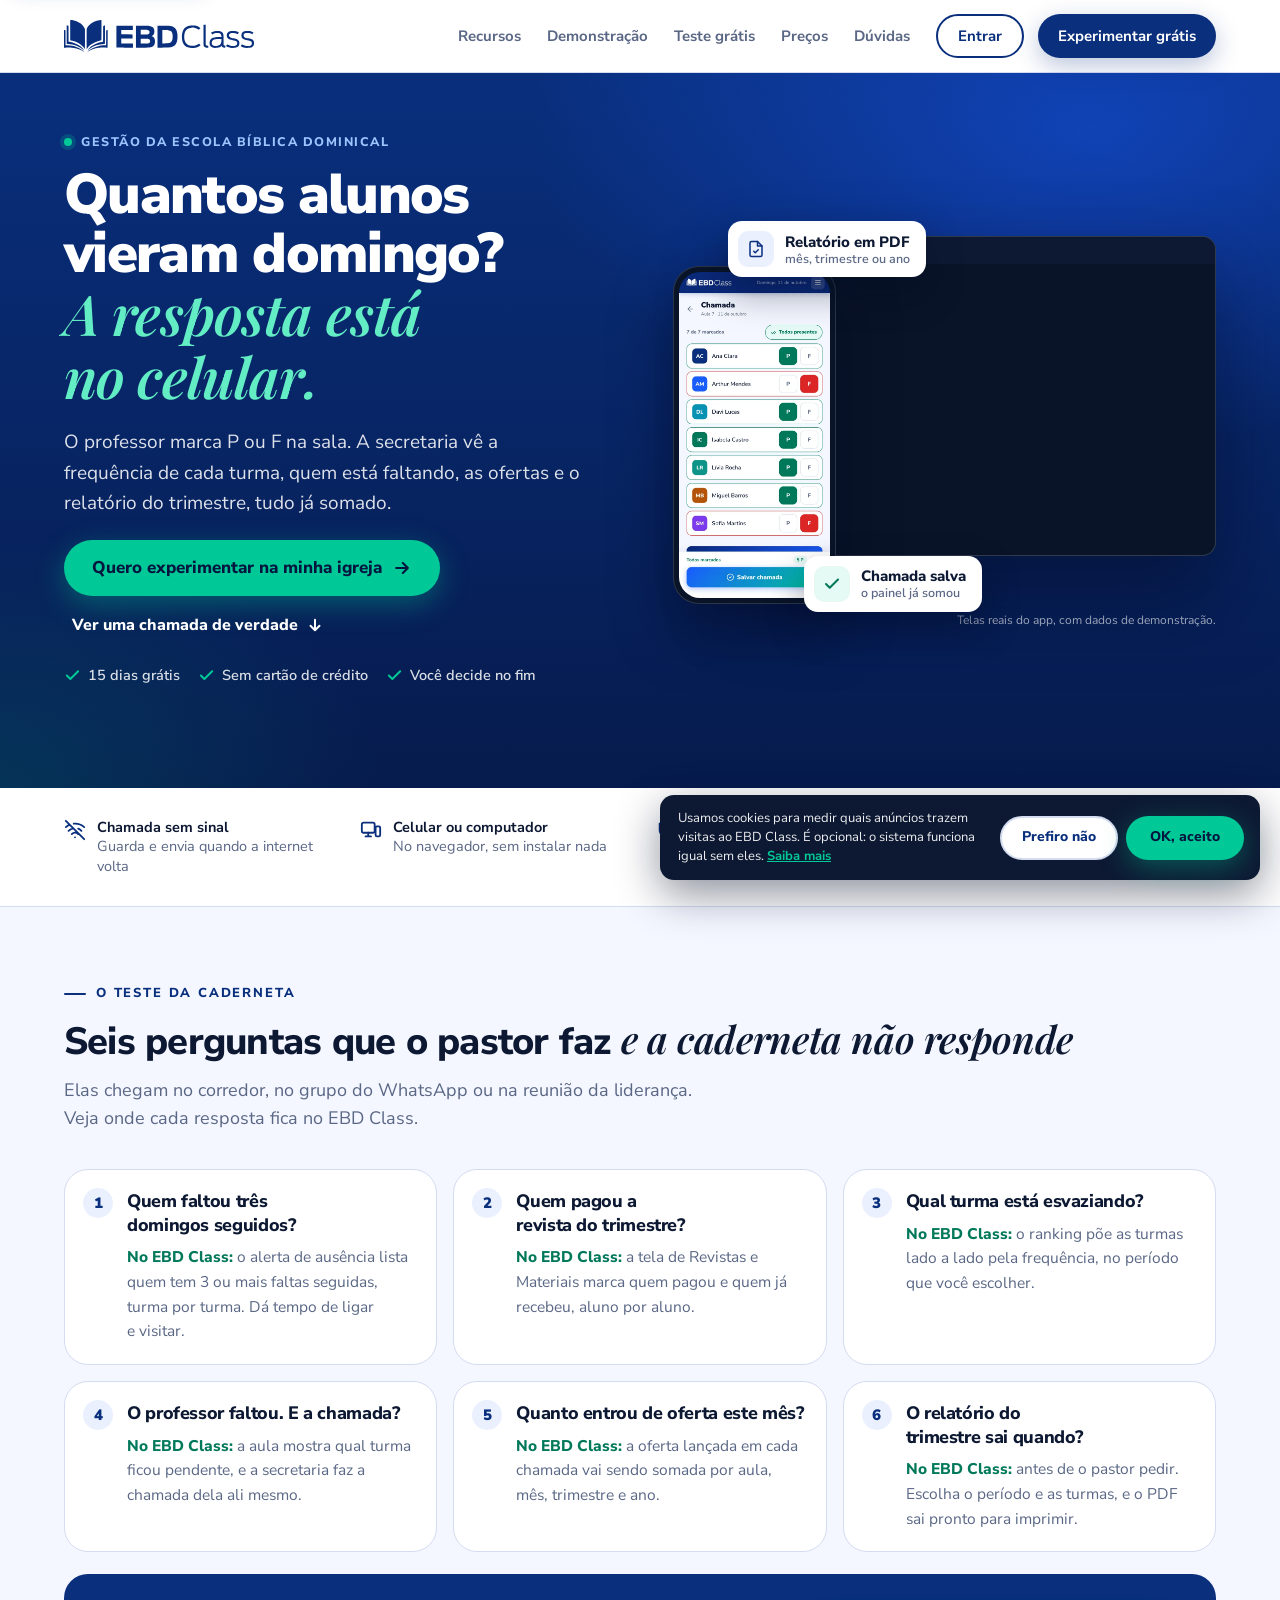
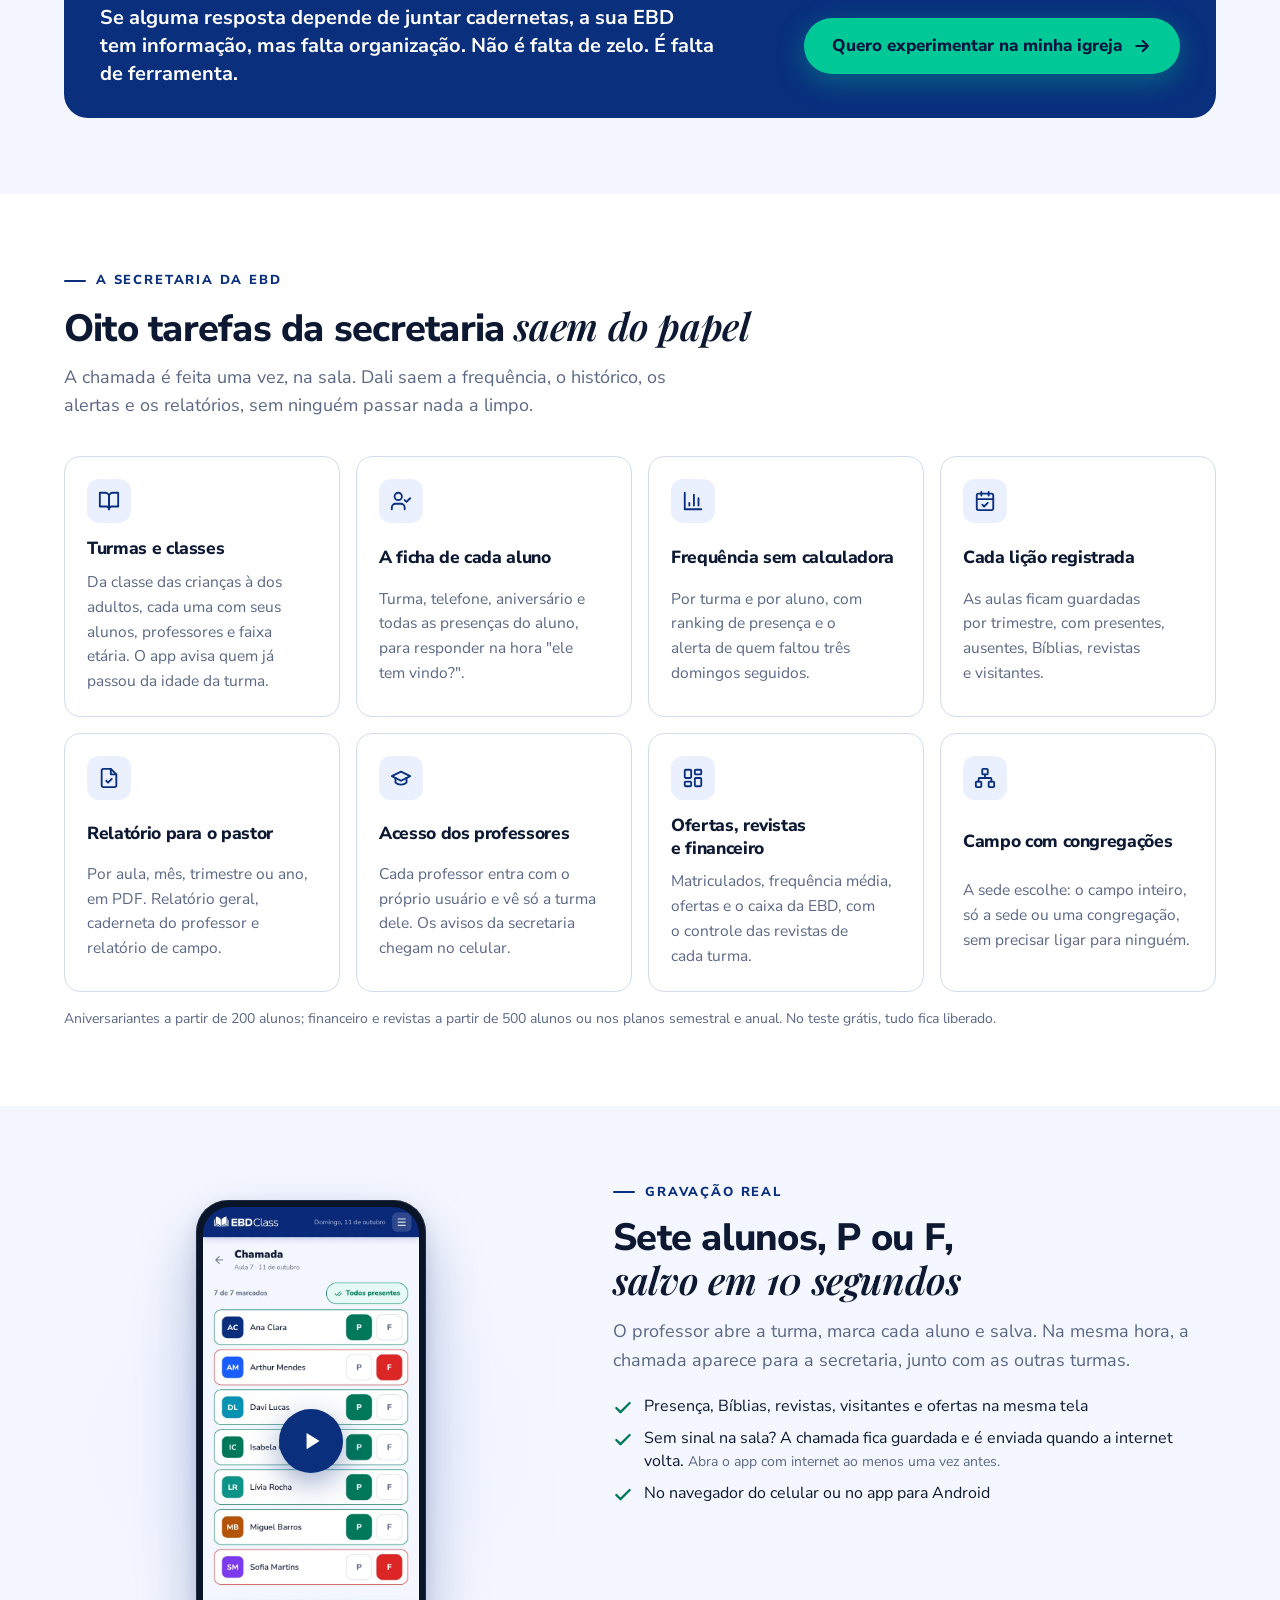
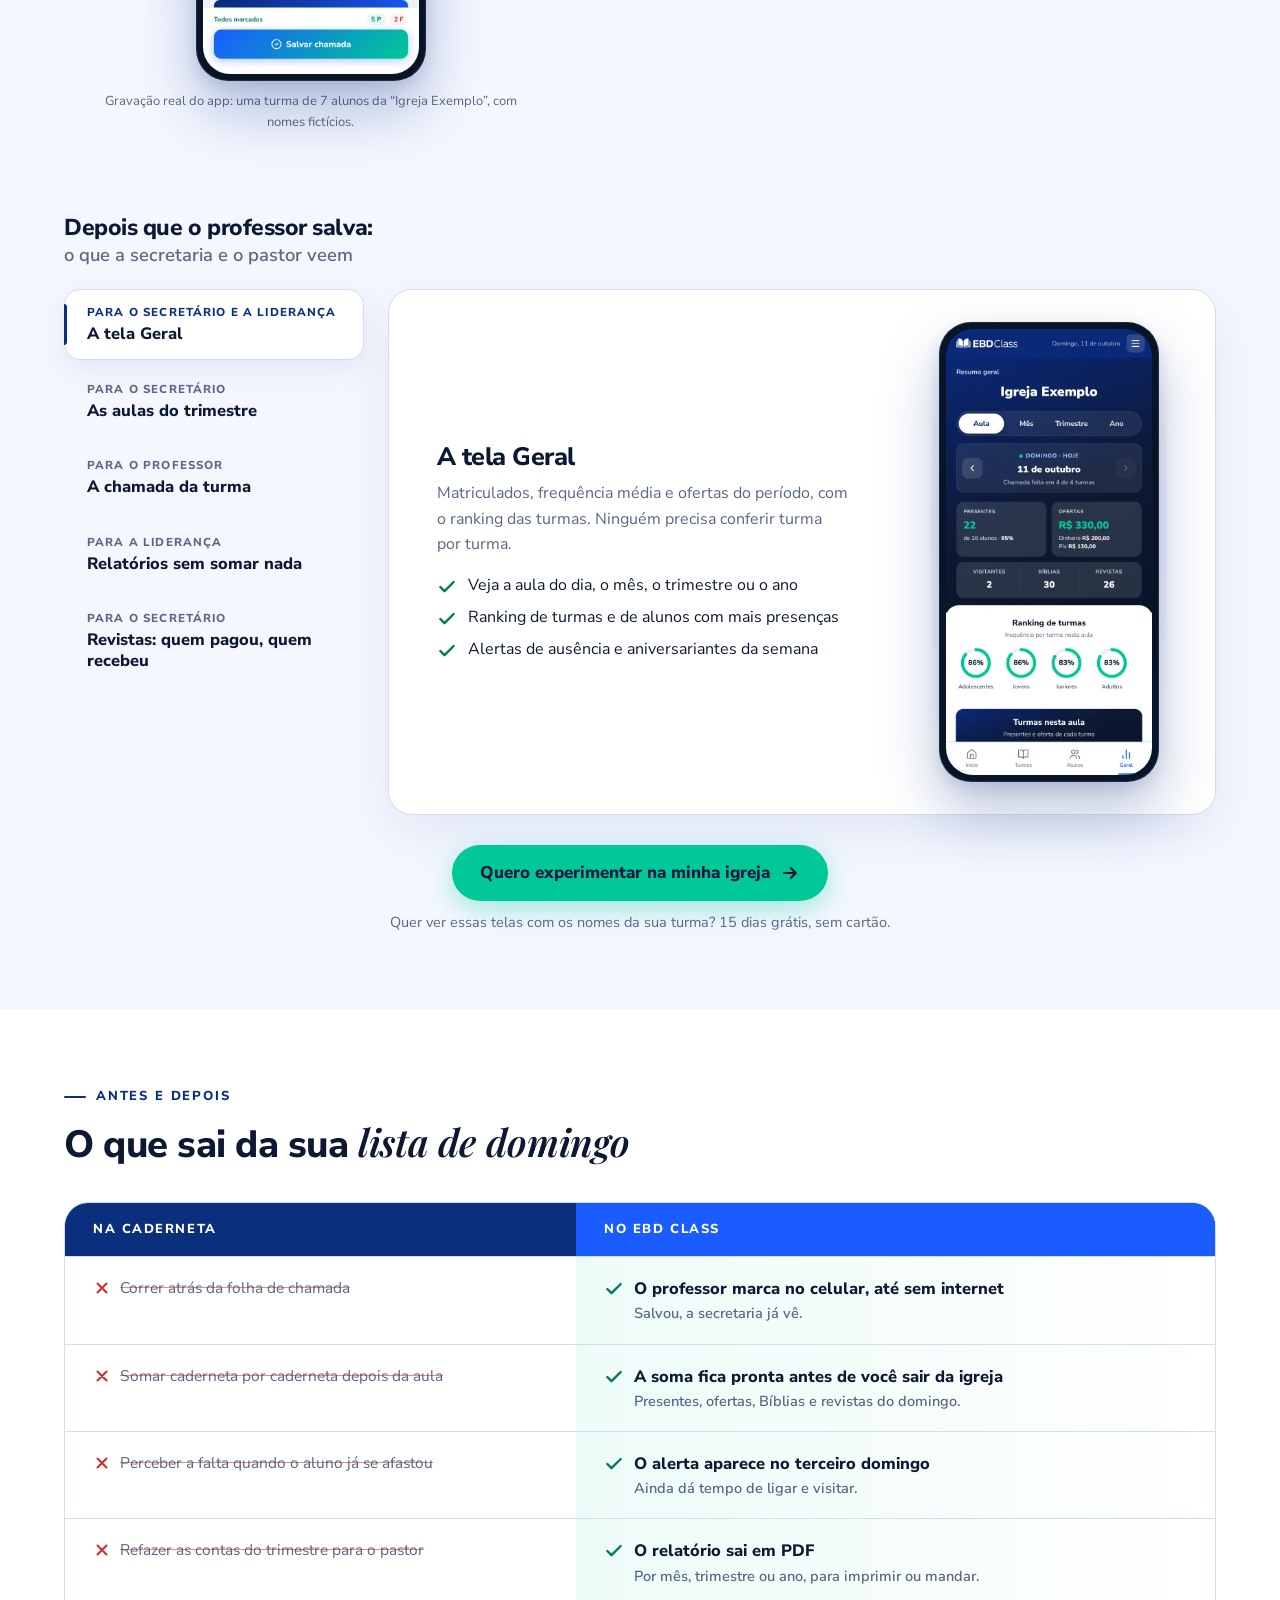
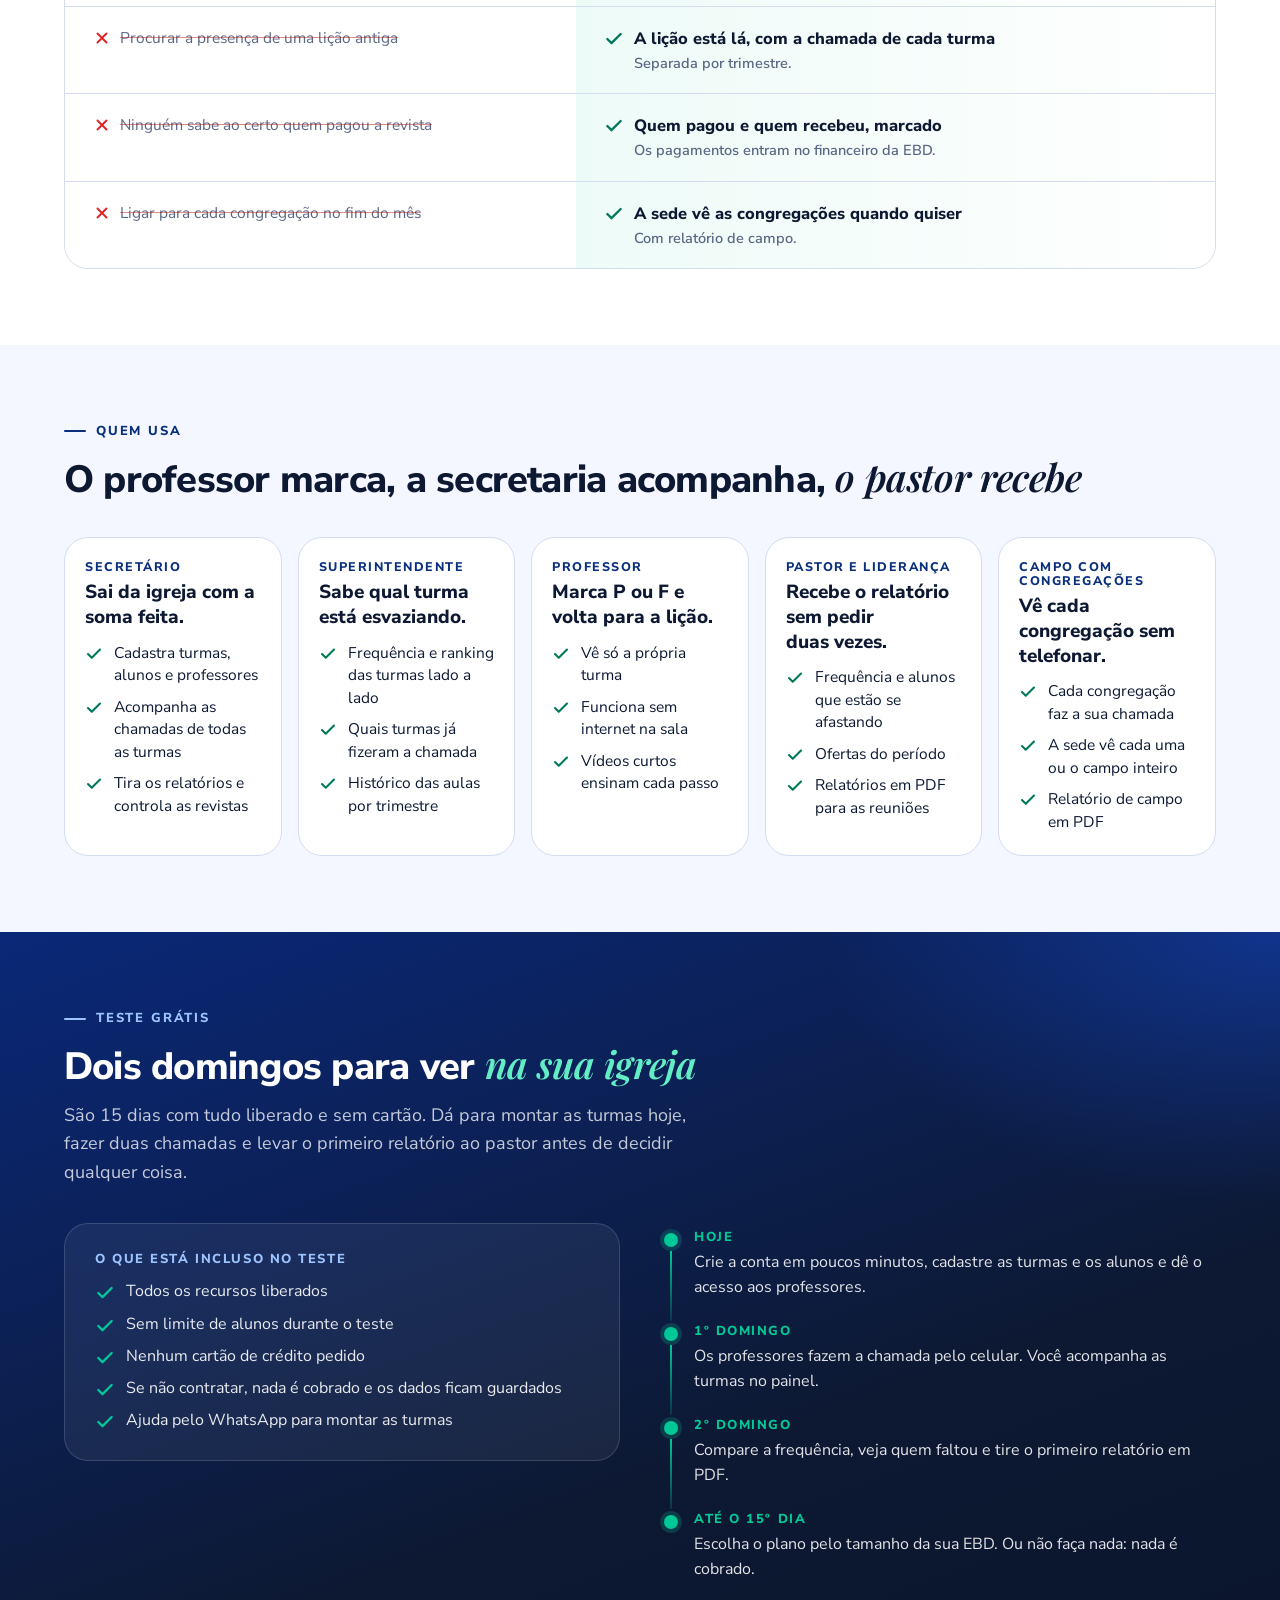
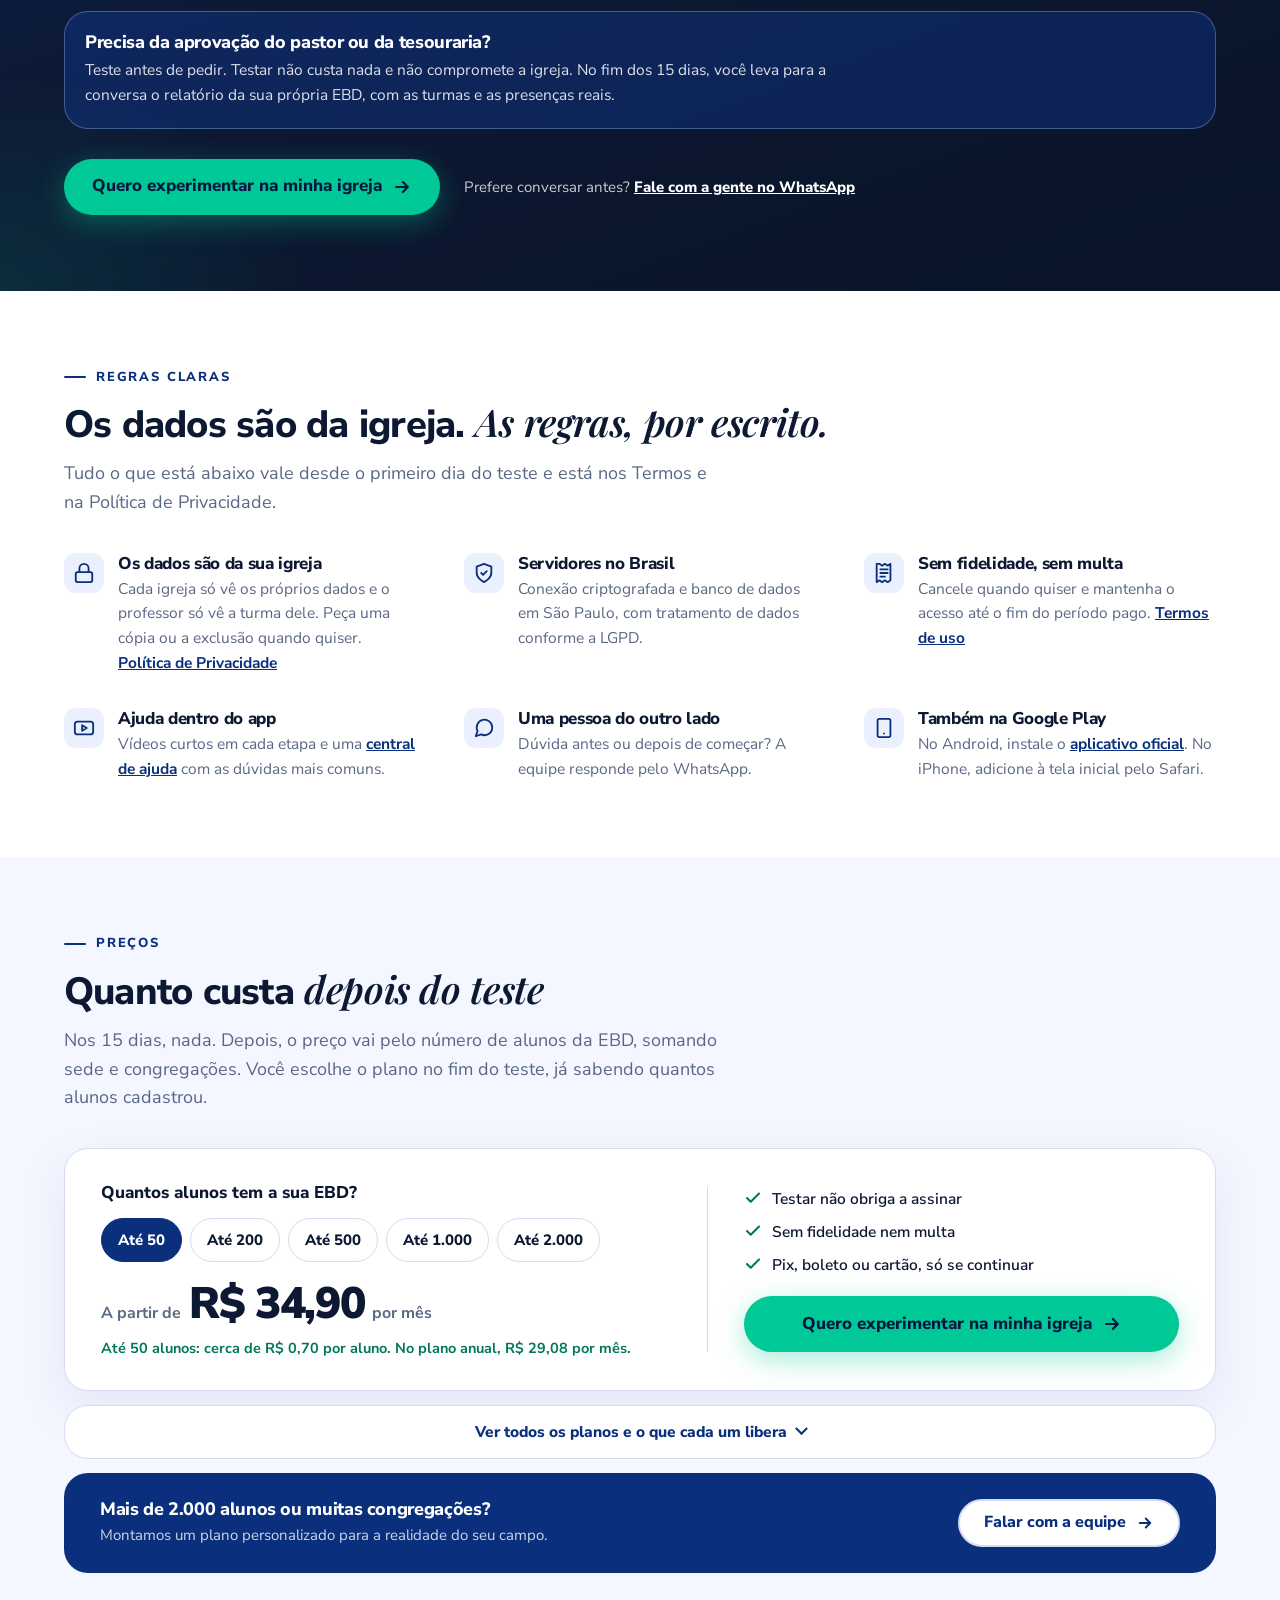
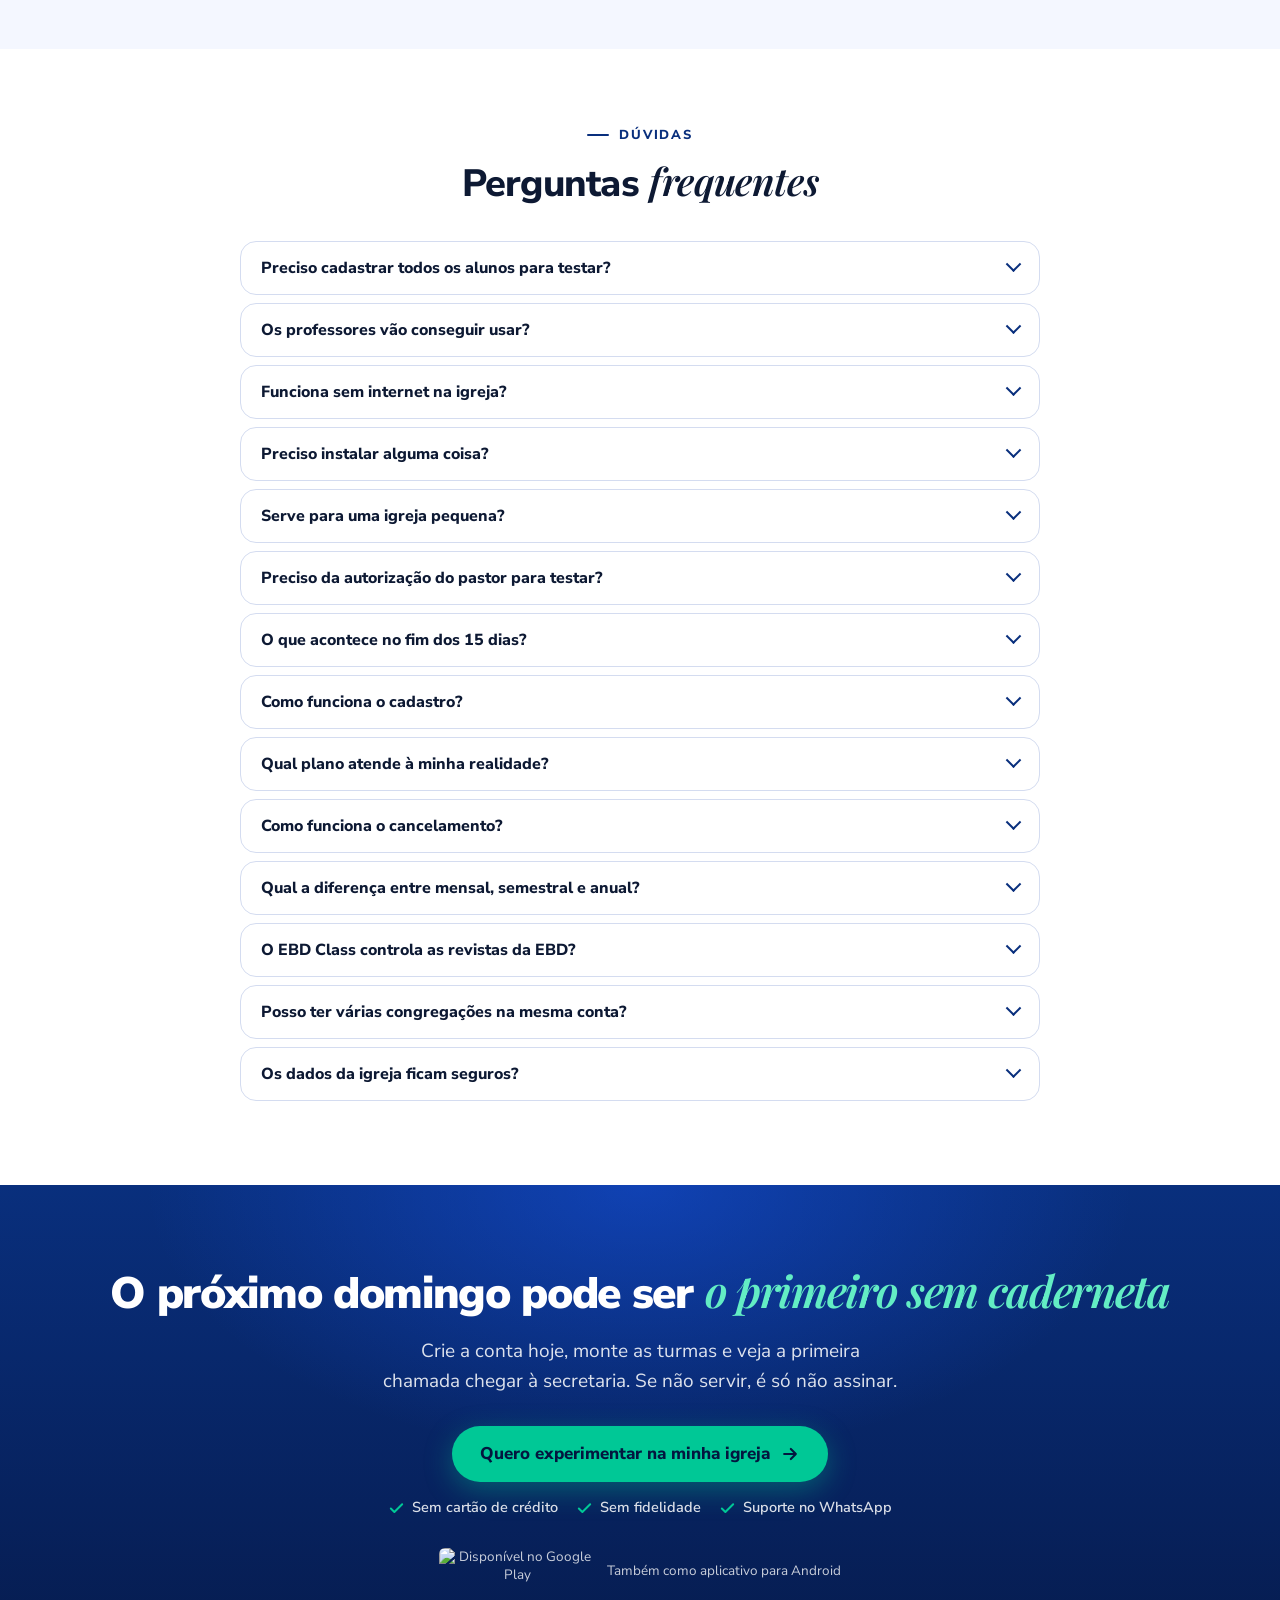
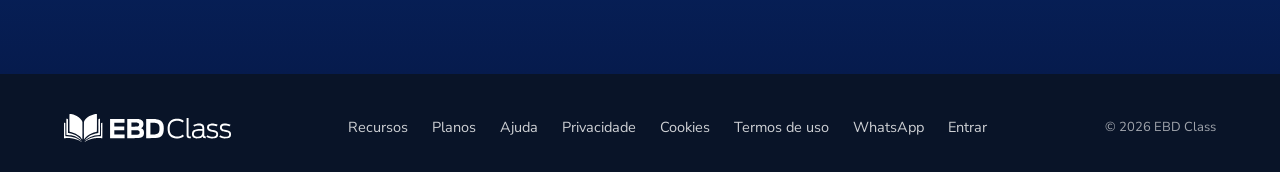
==== index.html @ 711c758e "Telas, vídeo e imagem de compartilhamento com o visual novo do app Co-Authored-By: Claude Sonnet 5.5" ====
<!DOCTYPE html>
<html lang="pt-BR" class="no-js">
<head>
<meta charset="UTF-8">
<meta name="viewport" content="width=device-width, initial-scale=1">
<title>EBD Class — Gestão da Escola Bíblica Dominical: turmas, alunos, chamada e relatórios</title>
<meta name="description" content="Sistema da secretaria da EBD: o professor faz a chamada no celular e você acompanha turmas, alunos, faltas, ofertas e relatórios em PDF. Teste grátis por 15 dias, sem cartão.">
<link rel="canonical" href="https://ebdclass.com.br/">
<meta name="robots" content="index,follow,max-image-preview:large">
<meta name="theme-color" content="#092F7D">
<meta name="facebook-domain-verification" content="rhn0gyburirqrs9e0ytu6fgtgccewy" />
<link rel="icon" href="favicon.ico" sizes="48x48">
<link rel="icon" type="image/svg+xml" href="favicon.svg">
<link rel="apple-touch-icon" href="icon-512.png">

<meta property="og:type" content="website">
<meta property="og:site_name" content="EBD Class">
<meta property="og:locale" content="pt_BR">
<meta property="og:url" content="https://ebdclass.com.br/">
<meta property="og:title" content="EBD Class — Quantos alunos vieram domingo? A resposta está no celular.">
<meta property="og:description" content="O professor marca P ou F no celular e a secretaria da EBD vê frequência, faltas, ofertas e relatórios já somados. Teste grátis por 15 dias, sem cartão.">
<meta property="og:image" content="https://ebdclass.com.br/img/og-ebdclass.jpg">
<meta property="og:image:width" content="1200">
<meta property="og:image:height" content="630">
<meta property="og:image:alt" content="EBD Class: tela de chamada e painel da Escola Bíblica Dominical">
<meta name="twitter:card" content="summary_large_image">
<meta name="twitter:title" content="EBD Class — Gestão da Escola Bíblica Dominical">
<meta name="twitter:description" content="O professor marca P ou F no celular e a secretaria da EBD vê frequência, faltas, ofertas e relatórios já somados. Teste grátis por 15 dias, sem cartão.">
<meta name="twitter:image" content="https://ebdclass.com.br/img/og-ebdclass.jpg">

<link rel="preconnect" href="https://fonts.googleapis.com">
<link rel="preconnect" href="https://fonts.gstatic.com" crossorigin>
<link href="https://fonts.googleapis.com/css2?family=Nunito+Sans:wght@400;600;700;800;900&family=Playfair+Display:ital,wght@1,600&display=swap" rel="stylesheet">
<!-- A imagem da capa muda com a tela: no celular só aparece o celular; no computador, o painel. -->
<link rel="preload" as="image" href="img/chamada.webp" type="image/webp" media="(max-width: 639px)" fetchpriority="high">
<link rel="preload" as="image" href="img/geral-desktop.webp" type="image/webp" media="(min-width: 640px)" fetchpriority="high">
<link rel="stylesheet" href="landing.css">
<script>document.documentElement.classList.remove('no-js')</script>

<script type="application/ld+json">
{
  "@context":"https://schema.org",
  "@graph":[
    {"@type":"WebSite","@id":"https://ebdclass.com.br/#site","url":"https://ebdclass.com.br/","name":"EBD Class","alternateName":["EBDClass"],"inLanguage":"pt-BR","publisher":{"@id":"https://ebdclass.com.br/#org"}},
    {"@type":"Organization","@id":"https://ebdclass.com.br/#org","name":"EBD Class","alternateName":["EBDClass"],"url":"https://ebdclass.com.br/","logo":"https://ebdclass.com.br/icon-512.png","sameAs":["https://www.instagram.com/ebdclass.app/","https://www.facebook.com/ebdclass"],"contactPoint":{"@type":"ContactPoint","contactType":"customer support","email":"ebdclass.app@gmail.com","availableLanguage":"pt-BR"}},
    {"@type":"SoftwareApplication","name":"EBD Class","alternateName":["EBDClass"],"installUrl":"https://play.google.com/store/apps/details?id=br.com.ebdclass.app","applicationCategory":"BusinessApplication","operatingSystem":"Web, Android","inLanguage":"pt-BR",
     "description":"Sistema de gestão da Escola Bíblica Dominical: turmas, alunos, professores, chamada digital pelo celular, histórico das aulas, relatórios em PDF, controle de revistas e financeiro, e acompanhamento da sede e das congregações.",
     "url":"https://ebdclass.com.br/","publisher":{"@id":"https://ebdclass.com.br/#org"},
     "offers":{"@type":"AggregateOffer","priceCurrency":"BRL","lowPrice":"34.90","highPrice":"319.90","offerCount":"5"}},
    {"@type":"FAQPage","mainEntity":[
      {"@type":"Question","name":"Preciso cadastrar todos os alunos para testar?","acceptedAnswer":{"@type":"Answer","text":"Não. Comece com uma turma e alguns alunos e faça a primeira chamada. Depois, inclua as outras turmas com calma. Durante o teste não há limite de alunos."}},
      {"@type":"Question","name":"Os professores vão conseguir usar?","acceptedAnswer":{"@type":"Answer","text":"A chamada é uma lista com os botões P e F para cada aluno, no celular. O professor não cria conta: recebe do secretário o usuário e a senha e já vê a turma dele. O app tem vídeos curtos de cada passo e, se alguém travar, a equipe ajuda pelo WhatsApp."}},
      {"@type":"Question","name":"Funciona sem internet na igreja?","acceptedAnswer":{"@type":"Answer","text":"Sim. Se faltar sinal na sala, a chamada fica guardada no celular e é enviada quando a internet voltar. Para isso, abra o app com internet ao menos uma vez antes."}},
      {"@type":"Question","name":"Preciso instalar alguma coisa?","acceptedAnswer":{"@type":"Answer","text":"Não. O EBD Class funciona direto no navegador do celular ou do computador, com os mesmos dados nos dois. No Android também há o aplicativo na Google Play; no iPhone, é possível adicionar o EBD Class à tela inicial pelo Safari."}},
      {"@type":"Question","name":"Serve para uma igreja pequena?","acceptedAnswer":{"@type":"Answer","text":"Sim. O preço vai pelo número de alunos da EBD. Até 50 alunos, o plano custa R$ 34,90 por mês, ou R$ 29,08 por mês no anual."}},
      {"@type":"Question","name":"Preciso da autorização do pastor para testar?","acceptedAnswer":{"@type":"Answer","text":"Não. O teste não tem custo, não pede cartão e não compromete a igreja. Teste primeiro e, no fim dos 15 dias, leve o relatório da sua própria EBD para a conversa com o pastor ou a tesouraria."}},
      {"@type":"Question","name":"O que acontece no fim dos 15 dias?","acceptedAnswer":{"@type":"Answer","text":"Se você não contratar, nada é cobrado e o acesso é pausado. As turmas, os alunos e as chamadas ficam guardados para quando a igreja assinar. Não pedimos cartão no teste."}},
      {"@type":"Question","name":"Como funciona o cadastro?","acceptedAnswer":{"@type":"Answer","text":"Você informa o e-mail e confirma com um código que enviamos, depois preenche seu nome, WhatsApp, usuário e senha, os dados da igreja e a cidade. Leva poucos minutos e não pede cartão de crédito."}},
      {"@type":"Question","name":"Qual plano atende à minha realidade?","acceptedAnswer":{"@type":"Answer","text":"O plano vai pelo total de alunos da EBD, somando sede e congregações: até 50, 200, 500, 1.000 ou 2.000 alunos. Durante o teste não há limite, então você vê quantos alunos tem e escolhe a faixa depois. Acima de 2.000 alunos, há plano personalizado."}},
      {"@type":"Question","name":"Como funciona o cancelamento?","acceptedAnswer":{"@type":"Answer","text":"Não há fidelidade nem multa. Você cancela pelo sistema (Configurações, Assinatura) ou pelo WhatsApp e mantém o acesso até o fim do período já pago. Não há reembolso proporcional. No semestral e no anual há garantia de 30 dias: se não servir para a sua escola, devolvemos o valor pago."}},
      {"@type":"Question","name":"Qual a diferença entre mensal, semestral e anual?","acceptedAnswer":{"@type":"Answer","text":"Mensal: preço cheio, renovado todo mês, com recursos por faixa. Semestral: 6 meses pagos de uma vez, com 10% de desconto e todos os recursos liberados. Anual: 12 meses pelo preço de 10 (2 meses grátis), com todos os recursos, suporte prioritário, onboarding com a equipe e preço garantido na renovação. No semestral e no anual há garantia de 30 dias."}},
      {"@type":"Question","name":"O EBD Class controla as revistas da EBD?","acceptedAnswer":{"@type":"Answer","text":"Sim. O secretário cadastra o catálogo com o preço de cada revista e material, inclui os pedidos por turma com os alunos e professores já cadastrados e marca quem pagou e quem já recebeu. Os pagamentos entram no relatório financeiro. O recurso está incluso a partir de 500 alunos ou nos planos semestral e anual, e liberado no teste grátis."}},
      {"@type":"Question","name":"Posso ter várias congregações na mesma conta?","acceptedAnswer":{"@type":"Answer","text":"Sim. A sede cadastra as congregações e acompanha cada uma ou o campo inteiro, com relatório de campo. O limite do plano é a soma dos alunos de todo o campo."}},
      {"@type":"Question","name":"Os dados da igreja ficam seguros?","acceptedAnswer":{"@type":"Answer","text":"A conexão é criptografada, os dados ficam em servidores no Brasil e cada igreja só enxerga os próprios dados. O tratamento segue a LGPD."}}
    ]}
  ]
}
</script>
</head>
<body>
<a class="skip" href="#conteudo">Pular para o conteúdo</a>

<!-- Ícones (sprite, desenhos da família Lucide: contorno de 2 px, pontas arredondadas) -->
<svg width="0" height="0" style="position:absolute" aria-hidden="true" focusable="false">
  <defs>
    <symbol id="i-check" viewBox="0 0 24 24"><polyline points="20 6 9 17 4 12" fill="none" stroke="currentColor" stroke-width="2.8" stroke-linecap="round" stroke-linejoin="round"/></symbol>
    <symbol id="i-x" viewBox="0 0 24 24"><path d="M18 6 6 18M6 6l12 12" fill="none" stroke="currentColor" stroke-width="2.6" stroke-linecap="round"/></symbol>
    <symbol id="i-arrow" viewBox="0 0 24 24"><path d="M5 12h14M13 6l6 6-6 6" fill="none" stroke="currentColor" stroke-width="2.6" stroke-linecap="round" stroke-linejoin="round"/></symbol>
    <symbol id="i-device" viewBox="0 0 24 24"><g fill="none" stroke="currentColor" stroke-width="2" stroke-linecap="round" stroke-linejoin="round"><rect x="2" y="4" width="14" height="11" rx="2"/><path d="M6 19h6M9 15v4"/><rect x="17" y="8" width="5" height="11" rx="1.5"/></g></symbol>
    <symbol id="i-offline" viewBox="0 0 24 24"><g fill="none" stroke="currentColor" stroke-width="2" stroke-linecap="round" stroke-linejoin="round"><path d="M2 2l20 20M8.5 16.4a5 5 0 0 1 7 0M2 8.8a15 15 0 0 1 4.2-2.7M10.7 5.1A15 15 0 0 1 22 8.8M5 12.9a10 10 0 0 1 5.2-2.7M15.5 10.5A10 10 0 0 1 19 12.9M12 20h.01"/></g></symbol>
    <symbol id="i-shield" viewBox="0 0 24 24"><g fill="none" stroke="currentColor" stroke-width="2" stroke-linecap="round" stroke-linejoin="round"><path d="M12 22s8-4 8-10V5l-8-3-8 3v7c0 6 8 10 8 10z"/><path d="m9 12 2 2 4-4"/></g></symbol>
    <symbol id="i-chat" viewBox="0 0 24 24"><g fill="none" stroke="currentColor" stroke-width="2" stroke-linecap="round" stroke-linejoin="round"><path d="M21 11.5a8.4 8.4 0 0 1-12.1 7.5L3 21l2-5.6A8.5 8.5 0 1 1 21 11.5z"/></g></symbol>
    <symbol id="i-lock" viewBox="0 0 24 24"><g fill="none" stroke="currentColor" stroke-width="2" stroke-linecap="round" stroke-linejoin="round"><rect x="3" y="11" width="18" height="11" rx="2"/><path d="M7 11V7a5 5 0 0 1 10 0v4"/></g></symbol>
    <symbol id="i-file" viewBox="0 0 24 24"><g fill="none" stroke="currentColor" stroke-width="2" stroke-linecap="round" stroke-linejoin="round"><path d="M14 2H6a2 2 0 0 0-2 2v16a2 2 0 0 0 2 2h12a2 2 0 0 0 2-2V8z"/><path d="M14 2v6h6M9 15l2 2 4-4"/></g></symbol>
    <symbol id="i-users" viewBox="0 0 24 24"><g fill="none" stroke="currentColor" stroke-width="2" stroke-linecap="round" stroke-linejoin="round"><path d="M16 21v-2a4 4 0 0 0-4-4H6a4 4 0 0 0-4 4v2"/><circle cx="9" cy="7" r="4"/><path d="M22 21v-2a4 4 0 0 0-3-3.87M16 3.13a4 4 0 0 1 0 7.75"/></g></symbol>
    <symbol id="i-video" viewBox="0 0 24 24"><g fill="none" stroke="currentColor" stroke-width="2" stroke-linecap="round" stroke-linejoin="round"><rect x="2" y="5" width="20" height="14" rx="3"/><path d="m10 9 5 3-5 3z"/></g></symbol>
    <symbol id="i-receipt" viewBox="0 0 24 24"><g fill="none" stroke="currentColor" stroke-width="2" stroke-linecap="round" stroke-linejoin="round"><path d="M4 2v20l3-2 3 2 3-2 3 2 3-2V2l-3 2-3-2-3 2-3-2z"/><path d="M8 8h8M8 12h8M8 16h5"/></g></symbol>
    <symbol id="i-book" viewBox="0 0 24 24"><g fill="none" stroke="currentColor" stroke-width="2" stroke-linecap="round" stroke-linejoin="round"><path d="M2 3h6a4 4 0 0 1 4 4v14a3 3 0 0 0-3-3H2z"/><path d="M22 3h-6a4 4 0 0 0-4 4v14a3 3 0 0 1 3-3h7z"/></g></symbol>
    <symbol id="i-user-check" viewBox="0 0 24 24"><g fill="none" stroke="currentColor" stroke-width="2" stroke-linecap="round" stroke-linejoin="round"><path d="M16 21v-2a4 4 0 0 0-4-4H6a4 4 0 0 0-4 4v2"/><circle cx="9" cy="7" r="4"/><polyline points="16 11 18 13 22 9"/></g></symbol>
    <symbol id="i-chart" viewBox="0 0 24 24"><g fill="none" stroke="currentColor" stroke-width="2" stroke-linecap="round" stroke-linejoin="round"><path d="M3 3v18h18"/><path d="M18 17V9M13 17V5M8 17v-3"/></g></symbol>
    <symbol id="i-calendar" viewBox="0 0 24 24"><g fill="none" stroke="currentColor" stroke-width="2" stroke-linecap="round" stroke-linejoin="round"><rect x="3" y="4" width="18" height="18" rx="2"/><path d="M16 2v4M8 2v4M3 10h18"/><path d="m9 16 2 2 4-4"/></g></symbol>
    <symbol id="i-cap" viewBox="0 0 24 24"><g fill="none" stroke="currentColor" stroke-width="2" stroke-linecap="round" stroke-linejoin="round"><path d="M22 10 12 5 2 10l10 5 10-5z"/><path d="M6 12v5c3 3 9 3 12 0v-5"/></g></symbol>
    <symbol id="i-panel" viewBox="0 0 24 24"><g fill="none" stroke="currentColor" stroke-width="2" stroke-linecap="round" stroke-linejoin="round"><rect x="3" y="3" width="7" height="9" rx="1"/><rect x="14" y="3" width="7" height="5" rx="1"/><rect x="14" y="12" width="7" height="9" rx="1"/><rect x="3" y="16" width="7" height="5" rx="1"/></g></symbol>
    <symbol id="i-network" viewBox="0 0 24 24"><g fill="none" stroke="currentColor" stroke-width="2" stroke-linecap="round" stroke-linejoin="round"><rect x="16" y="16" width="6" height="6" rx="1"/><rect x="2" y="16" width="6" height="6" rx="1"/><rect x="9" y="2" width="6" height="6" rx="1"/><path d="M5 16v-3a1 1 0 0 1 1-1h12a1 1 0 0 1 1 1v3M12 12V8"/></g></symbol>
    <symbol id="i-play" viewBox="0 0 24 24"><path d="M7 4.5v15l12-7.5z" fill="currentColor"/></symbol>
    <symbol id="i-phone" viewBox="0 0 24 24"><g fill="none" stroke="currentColor" stroke-width="2" stroke-linecap="round" stroke-linejoin="round"><rect x="5" y="2" width="14" height="20" rx="2"/><path d="M12 18h.01"/></g></symbol>
  </defs>
</svg>

<header class="nav" id="topo">
  <div class="wrap nav-in">
    <a class="brand" href="#topo" aria-label="EBD Class — início"><img src="logo.svg" width="167" height="28" alt="EBD Class"></a>
    <a class="btn btn-outline btn-sm nav-login-bar" href="https://app.ebdclass.com.br/login" data-track="login_click" data-where="nav">Entrar</a>
    <button class="burger" type="button" aria-expanded="false" aria-controls="menu" aria-label="Abrir menu"><span></span><span></span><span></span></button>
    <nav class="nav-links" id="menu" aria-label="Principal">
      <a href="#recursos">Recursos</a>
      <a href="#demonstracao">Demonstração</a>
      <a href="#teste-gratis">Teste grátis</a>
      <a href="#planos">Preços</a>
      <a href="#faq">Dúvidas</a>
      <a class="btn btn-outline btn-sm nav-login" href="https://app.ebdclass.com.br/login" data-track="login_click" data-where="nav">Entrar</a>
      <a class="btn btn-brand btn-sm nav-cta" href="https://app.ebdclass.com.br/cadastro" data-cta="nav">Experimentar grátis</a>
    </nav>
  </div>
</header>

<main id="conteudo">

<!-- 1. CAPA: o que é, para quem, e a ação -->
<section class="hero" aria-labelledby="h-hero" data-section="hero">
  <div class="wrap hero-in">
    <div class="hero-copy">
      <p class="eyebrow">Gestão da Escola Bíblica Dominical</p>
      <h1 id="h-hero">Quantos alunos vieram domingo? <em>A resposta está no celular.</em></h1>
      <p class="lead">O professor marca P ou F na sala. A secretaria vê a frequência de cada turma, quem está faltando, as ofertas e o relatório do trimestre, tudo já somado.</p>
      <div class="cta-row">
        <a class="btn btn-primary btn-lg" id="cta-hero" href="https://app.ebdclass.com.br/cadastro" data-cta="hero_primary">Quero experimentar na minha igreja <svg width="20" height="20" aria-hidden="true"><use href="#i-arrow"/></svg></a>
        <a class="link-demo" href="#demonstracao" data-cta="hero_demo">Ver uma chamada de verdade <svg width="18" height="18" aria-hidden="true"><use href="#i-arrow"/></svg></a>
      </div>
      <ul class="hero-points" aria-label="Condições do teste">
        <li><svg width="17" height="17" aria-hidden="true"><use href="#i-check"/></svg>15 dias grátis</li>
        <li><svg width="17" height="17" aria-hidden="true"><use href="#i-check"/></svg>Sem cartão de crédito</li>
        <li><svg width="17" height="17" aria-hidden="true"><use href="#i-check"/></svg>Você decide no fim</li>
      </ul>
    </div>
    <div class="hero-visual">
      <!-- Os mesmos cartões do anúncio "Imagem | Telas" do Instagram -->
      <div class="chip chip-pdf" aria-hidden="true"><span class="chip-ic"><svg width="18" height="18"><use href="#i-file"/></svg></span><span><b>Relatório em PDF</b><small>mês, trimestre ou ano</small></span></div>
      <div class="chip chip-salva" aria-hidden="true"><span class="chip-ic chip-ic-ok"><svg width="18" height="18"><use href="#i-check"/></svg></span><span><b>Chamada salva</b><small>o painel já somou</small></span></div>
      <figure class="shot-desk">
        <div class="bar" aria-hidden="true"><i></i><i></i><i></i></div>
        <!-- No celular o painel fica escondido: a imagem vazia evita baixar 36 KB à toa. -->
        <picture>
          <source media="(max-width: 639px)" srcset="[data-uri]">
          <img src="img/geral-desktop.webp" width="1120" height="700" alt="Painel Resumo geral do EBD Class no computador, com presentes, ofertas, visitantes e ranking das turmas" fetchpriority="high">
        </picture>
      </figure>
      <figure class="shot-phone">
        <img src="img/chamada.webp" width="600" height="1298" alt="Tela de chamada no celular, com o botão Todos presentes e os botões P e F para cada aluno" fetchpriority="high">
      </figure>
      <p class="demo-note">Telas reais do app, com dados de demonstração.</p>
    </div>
  </div>
</section>

<!-- Faixa de confiança -->
<section class="strip" aria-label="Em resumo">
  <div class="wrap">
    <ul>
      <li><svg width="22" height="22" aria-hidden="true"><use href="#i-offline"/></svg><span><b>Chamada sem sinal</b>Guarda e envia quando a internet volta</span></li>
      <li><svg width="22" height="22" aria-hidden="true"><use href="#i-device"/></svg><span><b>Celular ou computador</b>No navegador, sem instalar nada</span></li>
      <li><svg width="22" height="22" aria-hidden="true"><use href="#i-shield"/></svg><span><b>Dados no Brasil</b>Conforme a LGPD</span></li>
      <li><svg width="22" height="22" aria-hidden="true"><use href="#i-chat"/></svg><span><b>Suporte humano</b>Atendimento por WhatsApp</span></li>
    </ul>
  </div>
</section>

<!-- 2. PERGUNTAS: o visitante se mede contra a própria EBD -->
<section class="sec sec-light" id="perguntas" aria-labelledby="h-perguntas" data-section="perguntas">
  <div class="wrap">
    <div class="sec-head rv">
      <p class="kicker">O teste da caderneta</p>
      <h2 class="h2" id="h-perguntas">Seis perguntas que o pastor faz <em>e a caderneta não responde</em></h2>
      <p class="sub">Elas chegam no corredor, no grupo do WhatsApp ou na reunião da liderança. Veja onde cada resposta fica no EBD Class.</p>
    </div>
    <ol class="qs">
      <li class="q rv"><h3>Quem faltou três domingos seguidos?</h3><p><b>No EBD Class:</b> o alerta de ausência lista quem tem 3 ou mais faltas seguidas, turma por turma. Dá tempo de ligar e visitar.</p></li>
      <li class="q rv"><h3>Quem pagou a revista do trimestre?</h3><p><b>No EBD Class:</b> a tela de Revistas e Materiais marca quem pagou e quem já recebeu, aluno por aluno.</p></li>
      <li class="q rv"><h3>Qual turma está esvaziando?</h3><p><b>No EBD Class:</b> o ranking põe as turmas lado a lado pela frequência, no período que você escolher.</p></li>
      <li class="q rv"><h3>O professor faltou. E a chamada?</h3><p><b>No EBD Class:</b> a aula mostra qual turma ficou pendente, e a secretaria faz a chamada dela ali mesmo.</p></li>
      <li class="q rv"><h3>Quanto entrou de oferta este mês?</h3><p><b>No EBD Class:</b> a oferta lançada em cada chamada vai sendo somada por aula, mês, trimestre e ano.</p></li>
      <li class="q rv"><h3>O relatório do trimestre sai quando?</h3><p><b>No EBD Class:</b> antes de o pastor pedir. Escolha o período e as turmas, e o PDF sai pronto para imprimir.</p></li>
    </ol>
    <div class="qs-close rv">
      <p>Se alguma resposta depende de juntar cadernetas, a sua EBD tem informação, mas falta organização. Não é falta de zelo. É falta de ferramenta.</p>
      <a class="btn btn-primary btn-lg" href="https://app.ebdclass.com.br/cadastro" data-cta="perguntas">Quero experimentar na minha igreja <svg width="20" height="20" aria-hidden="true"><use href="#i-arrow"/></svg></a>
    </div>
  </div>
</section>

<!-- 3. RECURSOS: gestão da EBD, não só caderneta -->
<section class="sec" id="recursos" aria-labelledby="h-recursos" data-section="recursos">
  <div class="wrap">
    <div class="sec-head rv">
      <p class="kicker">A secretaria da EBD</p>
      <h2 class="h2" id="h-recursos">Oito tarefas da secretaria <em>saem do papel</em></h2>
      <p class="sub">A chamada é feita uma vez, na sala. Dali saem a frequência, o histórico, os alertas e os relatórios, sem ninguém passar nada a limpo.</p>
    </div>
    <ul class="pillars">
      <li class="pillar rv"><span class="pillar-ic"><svg width="22" height="22" aria-hidden="true"><use href="#i-book"/></svg></span><h3>Turmas e classes</h3><p>Da classe das crianças à dos adultos, cada uma com seus alunos, professores e faixa etária. O app avisa quem já passou da idade da turma.</p></li>
      <li class="pillar rv"><span class="pillar-ic"><svg width="22" height="22" aria-hidden="true"><use href="#i-user-check"/></svg></span><h3>A ficha de cada aluno</h3><p>Turma, telefone, aniversário e todas as presenças do aluno, para responder na hora "ele tem vindo?".</p></li>
      <li class="pillar rv"><span class="pillar-ic"><svg width="22" height="22" aria-hidden="true"><use href="#i-chart"/></svg></span><h3>Frequência sem calculadora</h3><p>Por turma e por aluno, com ranking de presença e o alerta de quem faltou três domingos seguidos.</p></li>
      <li class="pillar rv"><span class="pillar-ic"><svg width="22" height="22" aria-hidden="true"><use href="#i-calendar"/></svg></span><h3>Cada lição registrada</h3><p>As aulas ficam guardadas por trimestre, com presentes, ausentes, Bíblias, revistas e visitantes.</p></li>
      <li class="pillar rv"><span class="pillar-ic"><svg width="22" height="22" aria-hidden="true"><use href="#i-file"/></svg></span><h3>Relatório para o pastor</h3><p>Por aula, mês, trimestre ou ano, em PDF. Relatório geral, caderneta do professor e relatório de campo.</p></li>
      <li class="pillar rv"><span class="pillar-ic"><svg width="22" height="22" aria-hidden="true"><use href="#i-cap"/></svg></span><h3>Acesso dos professores</h3><p>Cada professor entra com o próprio usuário e vê só a turma dele. Os avisos da secretaria chegam no celular.</p></li>
      <li class="pillar rv"><span class="pillar-ic"><svg width="22" height="22" aria-hidden="true"><use href="#i-panel"/></svg></span><h3>Ofertas, revistas e financeiro</h3><p>Matriculados, frequência média, ofertas e o caixa da EBD, com o controle das revistas de cada turma.</p></li>
      <li class="pillar rv"><span class="pillar-ic"><svg width="22" height="22" aria-hidden="true"><use href="#i-network"/></svg></span><h3>Campo com congregações</h3><p>A sede escolhe: o campo inteiro, só a sede ou uma congregação, sem precisar ligar para ninguém.</p></li>
    </ul>
    <p class="pillars-note rv">Aniversariantes a partir de 200 alunos; financeiro e revistas a partir de 500 alunos ou nos planos semestral e anual. No teste grátis, tudo fica liberado.</p>
  </div>
</section>

<!-- 4. DEMONSTRAÇÃO: o app de verdade -->
<section class="sec sec-light" id="demonstracao" aria-labelledby="h-demo" data-section="demonstracao">
  <div class="wrap">
    <div class="watch rv">
      <div class="watch-head">
        <p class="kicker">Gravação real</p>
        <h2 class="h2" id="h-demo">Sete alunos, P ou F, <em>salvo em 10 segundos</em></h2>
        <p class="sub">O professor abre a turma, marca cada aluno e salva. Na mesma hora, a chamada aparece para a secretaria, junto com as outras turmas.</p>
      </div>
      <div class="watch-media">
        <div class="phone phone-video">
          <video id="video-chamada" width="600" height="1298" muted playsinline loop preload="none" poster="img/chamada.webp" data-src="video/chamada.mp4" aria-label="Gravação da tela de chamada: o professor marca a presença dos alunos e salva"></video>
          <button class="video-play" type="button" hidden aria-label="Assistir à gravação da chamada"><svg width="26" height="26" aria-hidden="true"><use href="#i-play"/></svg></button>
        </div>
        <p class="watch-cap">Gravação real do app: uma turma de 7 alunos da “Igreja Exemplo”, com nomes fictícios.</p>
      </div>
      <ul class="ticks watch-ticks">
        <li><svg width="20" height="20" aria-hidden="true"><use href="#i-check"/></svg>Presença, Bíblias, revistas, visitantes e ofertas na mesma tela</li>
        <li><svg width="20" height="20" aria-hidden="true"><use href="#i-check"/></svg><span>Sem sinal na sala? A chamada fica guardada e é enviada quando a internet volta. <small>Abra o app com internet ao menos uma vez antes.</small></span></li>
        <li><svg width="20" height="20" aria-hidden="true"><use href="#i-check"/></svg>No navegador do celular ou no app para Android</li>
      </ul>
    </div>

    <div class="sec-head sec-head-sub rv">
      <h3 class="h3">Depois que o professor salva: <span>o que a secretaria e o pastor veem</span></h3>
    </div>

    <div class="demo" id="demo">
    <div class="demo-tabs" id="demo-tabs" role="group" aria-label="Escolher a tela" hidden></div>
    <div class="demo-track" id="demo-track">
    <article class="feat rv">
      <div>
        <span class="feat-tag">Para o secretário e a liderança</span>
        <h3>A tela Geral</h3>
        <p>Matriculados, frequência média e ofertas do período, com o ranking das turmas. Ninguém precisa conferir turma por turma.</p>
        <ul class="ticks">
          <li><svg width="20" height="20" aria-hidden="true"><use href="#i-check"/></svg>Veja a aula do dia, o mês, o trimestre ou o ano</li>
          <li><svg width="20" height="20" aria-hidden="true"><use href="#i-check"/></svg>Ranking de turmas e de alunos com mais presenças</li>
          <li><svg width="20" height="20" aria-hidden="true"><use href="#i-check"/></svg>Alertas de ausência e aniversariantes da semana</li>
        </ul>
      </div>
      <div class="feat-media"><div class="phone"><img src="img/geral.webp" width="600" height="1298" loading="lazy" alt="Tela Resumo geral: 22 presentes de 26 alunos (85%), R$ 330,00 em ofertas e ranking das turmas"></div></div>
    </article>

    <article class="feat rv">
      <div>
        <span class="feat-tag">Para o secretário</span>
        <h3>As aulas do trimestre</h3>
        <p>Cada aula com a data, os presentes e os ausentes. Aquela lição de agosto continua ali, sem procurar caderneta.</p>
        <ul class="ticks">
          <li><svg width="20" height="20" aria-hidden="true"><use href="#i-check"/></svg>Crie várias aulas de uma vez, no dia da semana da sua EBD</li>
          <li><svg width="20" height="20" aria-hidden="true"><use href="#i-check"/></svg>Toque na aula para ver a chamada de cada turma</li>
          <li><svg width="20" height="20" aria-hidden="true"><use href="#i-check"/></svg>Marque a turma que ficou sem aula, para não contar como falta</li>
        </ul>
      </div>
      <div class="feat-media"><div class="phone"><img src="img/aulas.webp" width="600" height="1298" loading="lazy" alt="Tela Início com a aula de hoje concluída e a lista de aulas do 4º trimestre, com presentes e ausentes de cada uma"></div></div>
    </article>

    <article class="feat rv">
      <div>
        <span class="feat-tag">Para o professor</span>
        <h3>A chamada da turma</h3>
        <p>Abra a turma, toque em “Todos presentes” e marque F só em quem faltou. Registre Bíblias e revistas e salve.</p>
        <ul class="ticks">
          <li><svg width="20" height="20" aria-hidden="true"><use href="#i-check"/></svg>Presença, Bíblias e revistas na mesma tela</li>
          <li><svg width="20" height="20" aria-hidden="true"><use href="#i-check"/></svg>Espaço para visitantes, conversões e observações</li>
          <li><svg width="20" height="20" aria-hidden="true"><use href="#i-check"/></svg>O professor vê só a turma dele</li>
        </ul>
      </div>
      <div class="feat-media"><div class="phone"><img src="img/chamada.webp" width="600" height="1298" loading="lazy" alt="Tela de chamada: lista de alunos com botões P e F, o botão Todos presentes e o botão Salvar chamada"></div></div>
    </article>

    <article class="feat rv">
      <div>
        <span class="feat-tag">Para a liderança</span>
        <h3>Relatórios sem somar nada</h3>
        <p>Escolha o mês, o trimestre ou o ano, as turmas e o modelo. O relatório sai em PDF, para imprimir e levar ao pastor.</p>
        <ul class="ticks">
          <li><svg width="20" height="20" aria-hidden="true"><use href="#i-check"/></svg>Relatório geral (secretário) e caderneta (professor)</li>
          <li><svg width="20" height="20" aria-hidden="true"><use href="#i-check"/></svg>Relatório de campo, quando há congregações</li>
          <li><svg width="20" height="20" aria-hidden="true"><use href="#i-check"/></svg>Frequência por turma e por aluno</li>
        </ul>
      </div>
      <div class="feat-media"><div class="phone"><img src="img/relatorios.webp" width="600" height="1298" loading="lazy" alt="Tela Relatórios de Frequência com seleção de mês, trimestre ou ano e modelos de relatório"></div></div>
    </article>

    <article class="feat rv">
      <div>
        <span class="feat-tag">Para o secretário</span>
        <h3>Revistas: quem pagou, quem recebeu</h3>
        <p>Cadastre as revistas com o preço e inclua os pedidos por turma. Depois, é só marcar quem pagou e quem já recebeu.</p>
        <ul class="ticks">
          <li><svg width="20" height="20" aria-hidden="true"><use href="#i-check"/></svg>Total, recebido, a receber e entregues do trimestre</li>
          <li><svg width="20" height="20" aria-hidden="true"><use href="#i-check"/></svg>Resumo por item para fazer a encomenda</li>
          <li><svg width="20" height="20" aria-hidden="true"><use href="#i-check"/></svg>Pagamentos direto no relatório financeiro</li>
        </ul>
        <p class="feat-note">A partir de 500 alunos, ou nos planos semestral e anual. Liberado no teste grátis.</p>
      </div>
      <div class="feat-media"><div class="phone"><img src="img/materiais.webp" width="600" height="1298" loading="lazy" alt="Tela Revistas e Materiais: total, recebido, a receber e entregues do 4º trimestre, com os pedidos de cada turma"></div></div>
    </article>
    </div>
    </div>
    <div class="demo-nav" id="demo-nav" hidden>
      <p class="demo-hint">Arraste para o lado para ver as 5 telas</p>
      <div class="demo-dots" role="group" aria-label="Escolher a tela"></div>
    </div>

    <div class="rv demo-end">
      <a class="btn btn-primary btn-lg" href="https://app.ebdclass.com.br/cadastro" data-cta="demo_end">Quero experimentar na minha igreja <svg width="20" height="20" aria-hidden="true"><use href="#i-arrow"/></svg></a>
      <p>Quer ver essas telas com os nomes da sua turma? 15 dias grátis, sem cartão.</p>
    </div>
  </div>
</section>

<!-- 5. ANTES E DEPOIS: gestão manual × digital -->
<section class="sec" id="comparacao" aria-labelledby="h-comparacao" data-section="comparacao">
  <div class="wrap">
    <div class="sec-head rv">
      <p class="kicker">Antes e depois</p>
      <h2 class="h2" id="h-comparacao">O que sai da sua <em>lista de domingo</em></h2>
    </div>
    <div class="shift">
      <div class="shift-head" aria-hidden="true"><span>Na caderneta</span><span>No EBD Class</span></div>
      <div class="shift-row rv">
        <p class="shift-before"><svg width="18" height="18" aria-hidden="true"><use href="#i-x"/></svg><span><span class="sr-only">Na caderneta: </span>Correr atrás da folha de chamada</span></p>
        <p class="shift-after"><svg width="20" height="20" aria-hidden="true"><use href="#i-check"/></svg><span><span class="sr-only">No EBD Class: </span>O professor marca no celular, até sem internet<small>Salvou, a secretaria já vê.</small></span></p>
      </div>
      <div class="shift-row rv">
        <p class="shift-before"><svg width="18" height="18" aria-hidden="true"><use href="#i-x"/></svg><span><span class="sr-only">Na caderneta: </span>Somar caderneta por caderneta depois da aula</span></p>
        <p class="shift-after"><svg width="20" height="20" aria-hidden="true"><use href="#i-check"/></svg><span><span class="sr-only">No EBD Class: </span>A soma fica pronta antes de você sair da igreja<small>Presentes, ofertas, Bíblias e revistas do domingo.</small></span></p>
      </div>
      <div class="shift-row rv">
        <p class="shift-before"><svg width="18" height="18" aria-hidden="true"><use href="#i-x"/></svg><span><span class="sr-only">Na caderneta: </span>Perceber a falta quando o aluno já se afastou</span></p>
        <p class="shift-after"><svg width="20" height="20" aria-hidden="true"><use href="#i-check"/></svg><span><span class="sr-only">No EBD Class: </span>O alerta aparece no terceiro domingo<small>Ainda dá tempo de ligar e visitar.</small></span></p>
      </div>
      <div class="shift-row rv">
        <p class="shift-before"><svg width="18" height="18" aria-hidden="true"><use href="#i-x"/></svg><span><span class="sr-only">Na caderneta: </span>Refazer as contas do trimestre para o pastor</span></p>
        <p class="shift-after"><svg width="20" height="20" aria-hidden="true"><use href="#i-check"/></svg><span><span class="sr-only">No EBD Class: </span>O relatório sai em PDF<small>Por mês, trimestre ou ano, para imprimir ou mandar.</small></span></p>
      </div>
      <div class="shift-row rv">
        <p class="shift-before"><svg width="18" height="18" aria-hidden="true"><use href="#i-x"/></svg><span><span class="sr-only">Na caderneta: </span>Procurar a presença de uma lição antiga</span></p>
        <p class="shift-after"><svg width="20" height="20" aria-hidden="true"><use href="#i-check"/></svg><span><span class="sr-only">No EBD Class: </span>A lição está lá, com a chamada de cada turma<small>Separada por trimestre.</small></span></p>
      </div>
      <div class="shift-row rv">
        <p class="shift-before"><svg width="18" height="18" aria-hidden="true"><use href="#i-x"/></svg><span><span class="sr-only">Na caderneta: </span>Ninguém sabe ao certo quem pagou a revista</span></p>
        <p class="shift-after"><svg width="20" height="20" aria-hidden="true"><use href="#i-check"/></svg><span><span class="sr-only">No EBD Class: </span>Quem pagou e quem recebeu, marcado<small>Os pagamentos entram no financeiro da EBD.</small></span></p>
      </div>
      <div class="shift-row rv">
        <p class="shift-before"><svg width="18" height="18" aria-hidden="true"><use href="#i-x"/></svg><span><span class="sr-only">Na caderneta: </span>Ligar para cada congregação no fim do mês</span></p>
        <p class="shift-after"><svg width="20" height="20" aria-hidden="true"><use href="#i-check"/></svg><span><span class="sr-only">No EBD Class: </span>A sede vê as congregações quando quiser<small>Com relatório de campo.</small></span></p>
      </div>
    </div>
  </div>
</section>

<!-- 6. PERFIS: o que cada pessoa ganha -->
<section class="sec sec-light" id="perfis" aria-labelledby="h-perfis" data-section="perfis">
  <div class="wrap">
    <div class="sec-head rv">
      <p class="kicker">Quem usa</p>
      <h2 class="h2" id="h-perfis">O professor marca, a secretaria acompanha, <em>o pastor recebe</em></h2>
    </div>
    <ul class="roles">
      <li class="role rv">
        <h3>Secretário</h3>
        <p class="role-gain">Sai da igreja com a soma feita.</p>
        <ul class="ticks">
          <li><svg width="18" height="18" aria-hidden="true"><use href="#i-check"/></svg>Cadastra turmas, alunos e professores</li>
          <li><svg width="18" height="18" aria-hidden="true"><use href="#i-check"/></svg>Acompanha as chamadas de todas as turmas</li>
          <li><svg width="18" height="18" aria-hidden="true"><use href="#i-check"/></svg>Tira os relatórios e controla as revistas</li>
        </ul>
      </li>
      <li class="role rv">
        <h3>Superintendente</h3>
        <p class="role-gain">Sabe qual turma está esvaziando.</p>
        <ul class="ticks">
          <li><svg width="18" height="18" aria-hidden="true"><use href="#i-check"/></svg>Frequência e ranking das turmas lado a lado</li>
          <li><svg width="18" height="18" aria-hidden="true"><use href="#i-check"/></svg>Quais turmas já fizeram a chamada</li>
          <li><svg width="18" height="18" aria-hidden="true"><use href="#i-check"/></svg>Histórico das aulas por trimestre</li>
        </ul>
      </li>
      <li class="role rv">
        <h3>Professor</h3>
        <p class="role-gain">Marca P ou F e volta para a lição.</p>
        <ul class="ticks">
          <li><svg width="18" height="18" aria-hidden="true"><use href="#i-check"/></svg>Vê só a própria turma</li>
          <li><svg width="18" height="18" aria-hidden="true"><use href="#i-check"/></svg>Funciona sem internet na sala</li>
          <li><svg width="18" height="18" aria-hidden="true"><use href="#i-check"/></svg>Vídeos curtos ensinam cada passo</li>
        </ul>
      </li>
      <li class="role rv">
        <h3>Pastor e liderança</h3>
        <p class="role-gain">Recebe o relatório sem pedir duas vezes.</p>
        <ul class="ticks">
          <li><svg width="18" height="18" aria-hidden="true"><use href="#i-check"/></svg>Frequência e alunos que estão se afastando</li>
          <li><svg width="18" height="18" aria-hidden="true"><use href="#i-check"/></svg>Ofertas do período</li>
          <li><svg width="18" height="18" aria-hidden="true"><use href="#i-check"/></svg>Relatórios em PDF para as reuniões</li>
        </ul>
      </li>
      <li class="role rv">
        <h3>Campo com congregações</h3>
        <p class="role-gain">Vê cada congregação sem telefonar.</p>
        <ul class="ticks">
          <li><svg width="18" height="18" aria-hidden="true"><use href="#i-check"/></svg>Cada congregação faz a sua chamada</li>
          <li><svg width="18" height="18" aria-hidden="true"><use href="#i-check"/></svg>A sede vê cada uma ou o campo inteiro</li>
          <li><svg width="18" height="18" aria-hidden="true"><use href="#i-check"/></svg>Relatório de campo em PDF</li>
        </ul>
      </li>
    </ul>
  </div>
</section>

<!-- 7. OFERTA: os 15 dias, e o que fazer com eles -->
<section class="sec sec-dark offer" id="teste-gratis" aria-labelledby="h-oferta" data-section="oferta">
  <div class="wrap">
    <div class="sec-head rv">
      <p class="kicker">Teste grátis</p>
      <h2 class="h2" id="h-oferta">Dois domingos para ver <em>na sua igreja</em></h2>
      <p class="sub">São 15 dias com tudo liberado e sem cartão. Dá para montar as turmas hoje, fazer duas chamadas e levar o primeiro relatório ao pastor antes de decidir qualquer coisa.</p>
    </div>
    <div class="offer-grid">
      <div class="offer-box rv">
        <h3>O que está incluso no teste</h3>
        <ul class="ticks ticks-dark">
          <li><svg width="20" height="20" aria-hidden="true"><use href="#i-check"/></svg>Todos os recursos liberados</li>
          <li><svg width="20" height="20" aria-hidden="true"><use href="#i-check"/></svg>Sem limite de alunos durante o teste</li>
          <li><svg width="20" height="20" aria-hidden="true"><use href="#i-check"/></svg>Nenhum cartão de crédito pedido</li>
          <li><svg width="20" height="20" aria-hidden="true"><use href="#i-check"/></svg>Se não contratar, nada é cobrado e os dados ficam guardados</li>
          <li><svg width="20" height="20" aria-hidden="true"><use href="#i-check"/></svg>Ajuda pelo WhatsApp para montar as turmas</li>
        </ul>
      </div>
      <ol class="timeline rv" aria-label="Como aproveitar os 15 dias">
        <li><b>Hoje</b><span>Crie a conta em poucos minutos, cadastre as turmas e os alunos e dê o acesso aos professores.</span></li>
        <li><b>1º domingo</b><span>Os professores fazem a chamada pelo celular. Você acompanha as turmas no painel.</span></li>
        <li><b>2º domingo</b><span>Compare a frequência, veja quem faltou e tire o primeiro relatório em PDF.</span></li>
        <li><b>Até o 15º dia</b><span>Escolha o plano pelo tamanho da sua EBD. Ou não faça nada: nada é cobrado.</span></li>
      </ol>
    </div>
    <div class="pastor rv">
      <h3>Precisa da aprovação do pastor ou da tesouraria?</h3>
      <p>Teste antes de pedir. Testar não custa nada e não compromete a igreja. No fim dos 15 dias, você leva para a conversa o relatório da sua própria EBD, com as turmas e as presenças reais.</p>
    </div>
    <div class="offer-cta rv">
      <a class="btn btn-primary btn-lg" href="https://app.ebdclass.com.br/cadastro" data-cta="oferta">Quero experimentar na minha igreja <svg width="20" height="20" aria-hidden="true"><use href="#i-arrow"/></svg></a>
      <p>Prefere conversar antes? <a href="https://wa.me/5586988197951?text=Ol%C3%A1!%20Quero%20saber%20como%20o%20EBD%20Class%20funcionaria%20na%20minha%20igreja." target="_blank" rel="noopener" data-track="whatsapp_click" data-where="oferta">Fale com a gente no WhatsApp</a></p>
    </div>
  </div>
</section>

<!-- 8. CONFIANÇA -->
<section class="sec" id="seguranca" aria-labelledby="h-conf" data-section="confianca">
  <div class="wrap">
    <div class="sec-head rv">
      <p class="kicker">Regras claras</p>
      <h2 class="h2" id="h-conf">Os dados são da igreja. <em>As regras, por escrito.</em></h2>
      <p class="sub">Tudo o que está abaixo vale desde o primeiro dia do teste e está nos Termos e na Política de Privacidade.</p>
    </div>
    <div class="proof">
      <div class="proof-item rv"><div class="proof-ic"><svg width="22" height="22" aria-hidden="true"><use href="#i-lock"/></svg></div><div><h3>Os dados são da sua igreja</h3><p>Cada igreja só vê os próprios dados e o professor só vê a turma dele. Peça uma cópia ou a exclusão quando quiser. <a href="privacidade.html">Política de Privacidade</a></p></div></div>
      <div class="proof-item rv"><div class="proof-ic"><svg width="22" height="22" aria-hidden="true"><use href="#i-shield"/></svg></div><div><h3>Servidores no Brasil</h3><p>Conexão criptografada e banco de dados em São Paulo, com tratamento de dados conforme a LGPD.</p></div></div>
      <div class="proof-item rv"><div class="proof-ic"><svg width="22" height="22" aria-hidden="true"><use href="#i-receipt"/></svg></div><div><h3>Sem fidelidade, sem multa</h3><p>Cancele quando quiser e mantenha o acesso até o fim do período pago. <a href="termos.html">Termos de uso</a></p></div></div>
      <div class="proof-item rv"><div class="proof-ic"><svg width="22" height="22" aria-hidden="true"><use href="#i-video"/></svg></div><div><h3>Ajuda dentro do app</h3><p>Vídeos curtos em cada etapa e uma <a href="ajuda.html">central de ajuda</a> com as dúvidas mais comuns.</p></div></div>
      <div class="proof-item rv"><div class="proof-ic"><svg width="22" height="22" aria-hidden="true"><use href="#i-chat"/></svg></div><div><h3>Uma pessoa do outro lado</h3><p>Dúvida antes ou depois de começar? A equipe responde pelo WhatsApp.</p></div></div>
      <div class="proof-item rv"><div class="proof-ic"><svg width="22" height="22" aria-hidden="true"><use href="#i-phone"/></svg></div><div><h3>Também na Google Play</h3><p>No Android, instale o <a href="https://play.google.com/store/apps/details?id=br.com.ebdclass.app" target="_blank" rel="noopener" data-track="play_store_click" data-where="confianca">aplicativo oficial</a>. No iPhone, adicione à tela inicial pelo Safari.</p></div></div>
    </div>
  </div>
</section>

<!-- 9. PREÇOS: um preço por vez; a tabela completa fica recolhida -->
<section class="sec sec-light" id="planos" aria-labelledby="h-planos" data-section="planos">
  <div class="wrap">
    <div class="sec-head rv">
      <p class="kicker">Preços</p>
      <h2 class="h2" id="h-planos">Quanto custa <em>depois do teste</em></h2>
      <p class="sub">Nos 15 dias, nada. Depois, o preço vai pelo número de alunos da EBD, somando sede e congregações. Você escolhe o plano no fim do teste, já sabendo quantos alunos cadastrou.</p>
    </div>

    <div class="preco rv">
      <div class="preco-escolha">
        <p class="preco-q" id="preco-q">Quantos alunos tem a sua EBD?</p>
        <div class="faixas" role="radiogroup" aria-labelledby="preco-q" hidden>
          <button type="button" role="radio" aria-checked="true" data-faixa="0">Até 50</button>
          <button type="button" role="radio" aria-checked="false" data-faixa="1">Até 200</button>
          <button type="button" role="radio" aria-checked="false" data-faixa="2">Até 500</button>
          <button type="button" role="radio" aria-checked="false" data-faixa="3">Até 1.000</button>
          <button type="button" role="radio" aria-checked="false" data-faixa="4">Até 2.000</button>
        </div>
        <div class="preco-res" aria-live="polite">
          <p class="preco-val"><span class="preco-de">A partir de</span> <b id="preco-mes">R$ 34,90</b> <span>por mês</span></p>
          <p class="preco-sub" id="preco-sub">Até 50 alunos: cerca de R$ 0,70 por aluno. No plano anual, R$ 29,08 por mês.</p>
        </div>
      </div>
      <div class="preco-acao">
        <ul class="preco-regras">
          <li><svg width="18" height="18" aria-hidden="true"><use href="#i-check"/></svg>Testar não obriga a assinar</li>
          <li><svg width="18" height="18" aria-hidden="true"><use href="#i-check"/></svg>Sem fidelidade nem multa</li>
          <li><svg width="18" height="18" aria-hidden="true"><use href="#i-check"/></svg>Pix, boleto ou cartão, só se continuar</li>
        </ul>
        <a class="btn btn-primary btn-lg" href="https://app.ebdclass.com.br/cadastro" data-cta="planos">Quero experimentar na minha igreja <svg width="20" height="20" aria-hidden="true"><use href="#i-arrow"/></svg></a>
      </div>
    </div>

    <details class="planos-detalhe rv" id="planos-detalhe">
      <summary>Ver todos os planos e o que cada um libera</summary>
      <div class="planos-corpo">
      <div class="cycle" role="group" aria-label="Forma de cobrança">
        <button type="button" aria-pressed="false" data-cycle="mensal">Mensal</button>
        <button type="button" aria-pressed="false" data-cycle="semestral">Semestral <small>−10%</small></button>
        <button type="button" aria-pressed="true" data-cycle="anual">Anual <small class="cycle-selo">2 meses grátis</small></button>
      </div>

      <div class="tiers">
        <div class="tier" data-m="34,90" data-m-sub="≈ R$ 0,70 por aluno" data-s="31,40" data-s-total="188,40" data-s-eco="21,00" data-a="29,08" data-a-total="349,00" data-a-eco="69,80"><div class="tier-name">Até 50 alunos</div><div class="tier-price"><s class="tier-de">R$ 34,90</s><b>R$ 29,08</b> <span>/mês</span></div><div class="tier-sub">R$ 349,00 por ano · economize R$ 69,80</div></div>
        <div class="tier" data-m="64,90" data-m-sub="≈ R$ 0,33 por aluno" data-s="58,40" data-s-total="350,40" data-s-eco="39,00" data-a="54,08" data-a-total="649,00" data-a-eco="129,80"><div class="tier-name">Até 200 alunos</div><div class="tier-price"><s class="tier-de">R$ 64,90</s><b>R$ 54,08</b> <span>/mês</span></div><div class="tier-sub">R$ 649,00 por ano · economize R$ 129,80</div></div>
        <div class="tier" data-m="109,90" data-m-sub="≈ R$ 0,22 por aluno" data-s="98,90" data-s-total="593,40" data-s-eco="66,00" data-a="91,58" data-a-total="1.099,00" data-a-eco="219,80"><div class="tier-name">Até 500 alunos</div><div class="tier-price"><s class="tier-de">R$ 109,90</s><b>R$ 91,58</b> <span>/mês</span></div><div class="tier-sub">R$ 1.099,00 por ano · economize R$ 219,80</div></div>
        <div class="tier" data-m="189,90" data-m-sub="≈ R$ 0,19 por aluno" data-s="170,90" data-s-total="1.025,40" data-s-eco="114,00" data-a="158,25" data-a-total="1.899,00" data-a-eco="379,80"><div class="tier-name">Até 1.000 alunos</div><div class="tier-price"><s class="tier-de">R$ 189,90</s><b>R$ 158,25</b> <span>/mês</span></div><div class="tier-sub">R$ 1.899,00 por ano · economize R$ 379,80</div></div>
        <div class="tier" data-m="319,90" data-m-sub="≈ R$ 0,16 por aluno" data-s="287,90" data-s-total="1.727,40" data-s-eco="192,00" data-a="266,58" data-a-total="3.199,00" data-a-eco="639,80"><div class="tier-name">Até 2.000 alunos</div><div class="tier-price"><s class="tier-de">R$ 319,90</s><b>R$ 266,58</b> <span>/mês</span></div><div class="tier-sub">R$ 3.199,00 por ano · economize R$ 639,80</div></div>
      </div>
      <p class="pay-note">Valor por aluno com a faixa completa. Pagamento por Pix, boleto ou cartão. No semestral e no anual, o período é pago de uma vez, todos os recursos ficam liberados e há garantia de 30 dias: se não servir para a sua escola, devolvemos o valor.</p>

      <div class="incl">
        <div>
          <h3>Incluso em todos os planos</h3>
          <ul class="ticks">
            <li><svg width="20" height="20" aria-hidden="true"><use href="#i-check"/></svg>Turmas, alunos e professores sem limite de turmas</li>
            <li><svg width="20" height="20" aria-hidden="true"><use href="#i-check"/></svg>Chamada digital por turma, com Bíblias e revistas</li>
            <li><svg width="20" height="20" aria-hidden="true"><use href="#i-check"/></svg>Relatórios por aula, mês, trimestre e ano</li>
            <li><svg width="20" height="20" aria-hidden="true"><use href="#i-check"/></svg>Alertas de ausência e ranking de presença</li>
            <li><svg width="20" height="20" aria-hidden="true"><use href="#i-check"/></svg>Sede e congregações, com relatório de campo</li>
            <li><svg width="20" height="20" aria-hidden="true"><use href="#i-check"/></svg>Suporte por WhatsApp</li>
          </ul>
        </div>
        <div class="incl-note">
          <h3>Recursos por faixa</h3>
          <p><b>No mensal:</b> aniversariantes a partir de 200 alunos; relatório financeiro e revistas e materiais a partir de 500 alunos.</p>
          <p><b>No semestral e no anual,</b> todos os recursos ficam liberados em qualquer faixa.</p>
          <p><b>Só no anual:</b> suporte prioritário, onboarding de 20 minutos com a equipe e preço garantido na renovação.</p>
        </div>
      </div>
      </div>
    </details>

    <div class="custom rv">
      <div><h3>Mais de 2.000 alunos ou muitas congregações?</h3><p>Montamos um plano personalizado para a realidade do seu campo.</p></div>
      <a class="btn btn-outline" href="https://wa.me/5586988197951?text=Ol%C3%A1!%20Gostaria%20de%20saber%20mais%20sobre%20o%20plano%20personalizado%20do%20EBD%20Class." target="_blank" rel="noopener" data-track="whatsapp_click" data-where="planos_personalizado">Falar com a equipe <svg width="18" height="18" aria-hidden="true"><use href="#i-arrow"/></svg></a>
    </div>
  </div>
</section>

<!-- 10. DÚVIDAS: as objeções primeiro -->
<section class="sec" id="faq" aria-labelledby="h-faq" data-section="faq">
  <div class="wrap">
    <div class="sec-head sec-head-center rv">
      <p class="kicker">Dúvidas</p>
      <h2 class="h2" id="h-faq">Perguntas <em>frequentes</em></h2>
    </div>
    <div class="faq">
      <details><summary>Preciso cadastrar todos os alunos para testar?</summary><div class="ans"><p>Não. Comece com uma turma e alguns alunos e faça a primeira chamada. Depois, inclua as outras turmas com calma. Durante o teste não há limite de alunos.</p></div></details>
      <details><summary>Os professores vão conseguir usar?</summary><div class="ans"><p>A chamada é uma lista com os botões P e F para cada aluno, no celular. O professor não cria conta: recebe do secretário o usuário e a senha e já vê a turma dele.</p><p>O app tem vídeos curtos de cada passo e, se alguém travar, a equipe ajuda pelo <a href="https://wa.me/5586988197951" target="_blank" rel="noopener" data-track="whatsapp_click" data-where="faq_professores">WhatsApp</a>.</p></div></details>
      <details><summary>Funciona sem internet na igreja?</summary><div class="ans"><p>Sim. Se faltar sinal na sala, a chamada fica guardada no celular e é enviada quando a internet voltar. Para isso, abra o app com internet ao menos uma vez antes.</p></div></details>
      <details><summary>Preciso instalar alguma coisa?</summary><div class="ans"><p>Não. O EBD Class funciona direto no navegador do celular ou do computador, com os mesmos dados nos dois. No Android, também há o aplicativo na <a href="https://play.google.com/store/apps/details?id=br.com.ebdclass.app" target="_blank" rel="noopener" data-track="play_store_click" data-where="faq">Google Play</a>. No iPhone, basta adicionar o EBD Class à tela inicial pelo Safari.</p></div></details>
      <details><summary>Serve para uma igreja pequena?</summary><div class="ans"><p>Sim. O preço vai pelo número de alunos da EBD. Até 50 alunos, o plano custa R$ 34,90 por mês, ou R$ 29,08 por mês no anual.</p></div></details>
      <details><summary>Preciso da autorização do pastor para testar?</summary><div class="ans"><p>Não. O teste não tem custo, não pede cartão e não compromete a igreja. Teste primeiro e, no fim dos 15 dias, leve o relatório da sua própria EBD para a conversa com o pastor ou a tesouraria.</p></div></details>
      <details><summary>O que acontece no fim dos 15 dias?</summary><div class="ans"><p>Se você não contratar, nada é cobrado e o acesso é pausado. As turmas, os alunos e as chamadas ficam guardados para quando a igreja assinar. Não pedimos cartão no teste.</p></div></details>
      <details><summary>Como funciona o cadastro?</summary><div class="ans"><p>Você informa o e-mail e confirma com um código que enviamos. Depois preenche seu nome e WhatsApp, escolhe usuário e senha e informa os dados e a cidade da igreja. Leva poucos minutos e não pede cartão de crédito.</p></div></details>
      <details><summary>Qual plano atende à minha realidade?</summary><div class="ans"><p>O plano vai pelo total de alunos da EBD, somando sede e congregações: até 50, 200, 500, 1.000 ou 2.000 alunos. Durante o teste não há limite, então você vê quantos alunos tem e escolhe a faixa depois. Acima de 2.000, temos o plano personalizado.</p><p>Na dúvida, <a href="https://wa.me/5586988197951" target="_blank" rel="noopener" data-track="whatsapp_click" data-where="faq_plano">fale com a gente no WhatsApp</a>.</p></div></details>
      <details><summary>Como funciona o cancelamento?</summary><div class="ans"><p>Não há fidelidade nem multa. Você cancela pelo próprio sistema (Configurações, Assinatura) ou pelo WhatsApp e mantém o acesso até o fim do período já pago. Não há reembolso proporcional. No semestral e no anual há garantia de 30 dias: se não servir para a sua escola, devolvemos o valor pago. Veja os <a href="termos.html">Termos de uso</a>.</p></div></details>
      <details><summary>Qual a diferença entre mensal, semestral e anual?</summary><div class="ans"><p><b>Mensal:</b> preço cheio, renovado todo mês, com os recursos da faixa.</p><p><b>Semestral:</b> 6 meses pagos de uma vez, com 10% de desconto e todos os recursos liberados em qualquer faixa.</p><p><b>Anual:</b> 12 meses pelo preço de 10 (2 meses grátis), com todos os recursos, suporte prioritário, onboarding de 20 minutos com a equipe e preço garantido na renovação.</p><p>No semestral e no anual há garantia de 30 dias. Pague por Pix, boleto ou cartão.</p></div></details>
      <details><summary>O EBD Class controla as revistas da EBD?</summary><div class="ans"><p>Sim. O secretário cadastra o catálogo com o preço de cada revista e material, inclui os pedidos por turma com os alunos e professores já cadastrados e marca quem pagou e quem já recebeu. Os pagamentos entram no relatório financeiro.</p><p>O recurso está incluso a partir de 500 alunos ou nos planos semestral e anual, e liberado no teste grátis.</p></div></details>
      <details><summary>Posso ter várias congregações na mesma conta?</summary><div class="ans"><p>Sim. A sede cadastra as congregações e acompanha cada uma ou o campo inteiro, com relatório de campo. O limite do plano é a soma dos alunos de todo o campo.</p></div></details>
      <details><summary>Os dados da igreja ficam seguros?</summary><div class="ans"><p>A conexão é criptografada, os dados ficam em servidores no Brasil e cada igreja só enxerga os próprios dados. O tratamento segue a LGPD. Veja a <a href="privacidade.html">Política de Privacidade</a>.</p></div></details>
    </div>
  </div>
</section>

<!-- 11. CTA FINAL -->
<section class="final" id="comecar" aria-labelledby="h-final" data-section="cta_final">
  <div class="wrap">
    <h2 id="h-final">O próximo domingo pode ser <em>o primeiro sem caderneta</em></h2>
    <p class="lead">Crie a conta hoje, monte as turmas e veja a primeira chamada chegar à secretaria. Se não servir, é só não assinar.</p>
    <div class="cta-row">
      <a class="btn btn-primary btn-lg" href="https://app.ebdclass.com.br/cadastro" data-cta="final">Quero experimentar na minha igreja <svg width="20" height="20" aria-hidden="true"><use href="#i-arrow"/></svg></a>
    </div>
    <ul class="hero-points">
      <li><svg width="17" height="17" aria-hidden="true"><use href="#i-check"/></svg>Sem cartão de crédito</li>
      <li><svg width="17" height="17" aria-hidden="true"><use href="#i-check"/></svg>Sem fidelidade</li>
      <li><svg width="17" height="17" aria-hidden="true"><use href="#i-check"/></svg>Suporte no WhatsApp</li>
    </ul>
    <a class="play play-final" href="https://play.google.com/store/apps/details?id=br.com.ebdclass.app" target="_blank" rel="noopener" data-track="play_store_click" data-where="cta_final">
      <img src="https://play.google.com/intl/en_us/badges/static/images/badges/pt-br_badge_web_generic.png" alt="Disponível no Google Play" width="156" height="46" loading="lazy">
      <span>Também como aplicativo para Android</span>
    </a>
  </div>
</section>

</main>

<!-- Barra fixa do celular: aparece depois da capa e some quando outro botão verde está na tela -->
<div class="sticky-cta" id="sticky-cta" hidden>
  <a class="btn btn-primary" href="https://app.ebdclass.com.br/cadastro" data-cta="sticky">Quero experimentar na minha igreja <svg width="18" height="18" aria-hidden="true"><use href="#i-arrow"/></svg></a>
  <small>15 dias grátis · sem cartão</small>
</div>

<footer class="footer">
  <div class="wrap footer-in">
    <a href="#topo" aria-label="EBD Class — voltar ao topo"><img src="logo-branco.svg" width="167" height="28" alt="EBD Class" loading="lazy"></a>
    <nav aria-label="Rodapé">
      <a href="#recursos">Recursos</a>
      <a href="#planos">Planos</a>
      <a href="ajuda.html">Ajuda</a>
      <a href="privacidade.html">Privacidade</a>
      <a href="#" id="cookie-prefs" hidden>Cookies</a>
      <a href="termos.html">Termos de uso</a>
      <a href="https://wa.me/5586988197951" target="_blank" rel="noopener" data-track="whatsapp_click" data-where="footer">WhatsApp</a>
      <a href="https://app.ebdclass.com.br/login" data-track="login_click" data-where="footer">Entrar</a>
    </nav>
    <small>© 2026 EBD Class</small>
  </div>
</footer>

<script src="landing.js" defer></script>
</body>
</html>
---- landing.css ----
/* EBD Class — landing page (index.html). Mobile-first.
   As páginas internas (ajuda, termos, privacidade) continuam usando style.css.
   Cores, fontes e formas seguem o Brand Book (ebdclass-app, docs/marca). */

:root{
  --navy:#0D1933;
  --blue:#092F7D;
  --brand:#1A5CFF;
  --green:#00C896;
  --green-ink:#00785A;       /* verde legível como texto sobre fundo claro */
  --ink:#0D1933;
  --muted:#5A6785;
  --line:#D4DCF0;
  --bg:#F4F7FF;
  --ice:#EBF0FF;
  --white:#fff;
  --font:'Nunito Sans',system-ui,-apple-system,'Segoe UI',Roboto,sans-serif;
  --serif:'Playfair Display',Georgia,serif;
  --r:16px;
  --r-lg:24px;
  --gutter:20px;
  --nav-h:64px;
}
*,*::before,*::after{box-sizing:border-box;margin:0;padding:0}
html{scroll-behavior:smooth;scroll-padding-top:calc(var(--nav-h) + 12px);-webkit-text-size-adjust:100%}
body{font-family:var(--font);color:var(--ink);background:var(--white);line-height:1.6;-webkit-font-smoothing:antialiased;overflow-x:hidden}
img,video{max-width:100%;height:auto;display:block}
a{color:inherit}
h1,h2,h3{text-wrap:balance;line-height:1.12;letter-spacing:-.02em}
p{text-wrap:pretty}
ul,ol{list-style:none}
:focus-visible{outline:3px solid var(--brand);outline-offset:3px;border-radius:6px}
.sr-only{position:absolute;width:1px;height:1px;overflow:hidden;clip:rect(0 0 0 0);white-space:nowrap}
.skip{position:absolute;left:12px;top:-60px;z-index:300;background:var(--white);color:var(--blue);padding:10px 16px;border-radius:10px;font-weight:700;text-decoration:none;box-shadow:0 4px 20px rgba(9,47,125,.25)}
.skip:focus{top:12px}
.wrap{width:min(1200px,calc(100% - var(--gutter)*2));margin-inline:auto}
@media(min-width:640px){:root{--gutter:32px}}
@media(min-width:960px){:root{--gutter:48px}}
@media(min-width:1200px){:root{--gutter:64px}}

/* ---------- Botões ---------- */
.btn{display:inline-flex;align-items:center;justify-content:center;gap:10px;min-height:48px;padding:0 24px;border-radius:999px;font:800 16px/1.2 var(--font);text-align:center;text-decoration:none;border:2px solid transparent;cursor:pointer;transition:transform .18s ease,box-shadow .18s ease,background-color .18s ease,border-color .18s ease}
.btn svg{flex-shrink:0;transition:transform .18s ease}
.btn:hover svg{transform:translateX(3px)}
.btn-primary{background:var(--green);color:#03163F;box-shadow:0 8px 28px rgba(0,200,150,.35)}
.btn-primary:hover{background:#19DCAB;transform:translateY(-1px);box-shadow:0 12px 34px rgba(0,200,150,.45)}
.btn-brand{background:var(--blue);color:#fff;box-shadow:0 8px 24px rgba(9,47,125,.28)}
.btn-brand:hover{background:var(--brand);transform:translateY(-1px)}
.btn-outline{background:#fff;color:var(--blue);border-color:var(--line)}
.btn-outline:hover{border-color:var(--blue)}
.btn-lg{min-height:56px;padding:10px 26px;font-size:17px}
.btn-sm{min-height:44px;padding:0 18px;font-size:15px;white-space:nowrap}

/* ---------- Navegação ---------- */
.nav{position:sticky;top:0;z-index:200;background:rgba(255,255,255,.94);backdrop-filter:saturate(1.4) blur(14px);-webkit-backdrop-filter:saturate(1.4) blur(14px);border-bottom:1px solid var(--line);transition:box-shadow .25s}
.nav.scrolled{box-shadow:0 6px 24px rgba(9,47,125,.1)}
.nav-in{display:flex;align-items:center;gap:10px;height:var(--nav-h)}
.brand{display:flex;align-items:center;margin-right:auto}
.brand img{height:28px;width:auto}
.nav-links{display:none}
.nav-login-bar{display:inline-flex;border-color:var(--blue);color:var(--blue)}
.burger{-webkit-tap-highlight-color:transparent;display:inline-flex;flex-direction:column;justify-content:center;gap:5px;width:44px;height:44px;padding:11px;border:0;background:transparent;border-radius:12px;cursor:pointer}
.burger span{display:block;height:2px;width:100%;background:var(--ink);border-radius:2px;transition:transform .25s,opacity .2s}
.burger[aria-expanded="true"] span:nth-child(1){transform:translateY(7px) rotate(45deg)}
.burger[aria-expanded="true"] span:nth-child(2){opacity:0}
.burger[aria-expanded="true"] span:nth-child(3){transform:translateY(-7px) rotate(-45deg)}
.nav-links.open{display:flex;flex-direction:column;position:absolute;top:var(--nav-h);left:0;right:0;background:#fff;border-bottom:1px solid var(--line);box-shadow:0 18px 32px rgba(9,47,125,.14);padding:6px var(--gutter) 22px;max-height:calc(100dvh - var(--nav-h));overflow:auto}
.nav-links a{font-weight:700;font-size:17px;color:var(--ink);text-decoration:none;padding:15px 2px;border-bottom:1px solid var(--line)}
.nav-links a.nav-login{display:none}
.nav-links a.nav-cta{margin-top:16px;border:0;color:#fff;padding:0 24px;font-size:16px}
@media(min-width:960px){
  :root{--nav-h:72px}
  .burger,.nav-login-bar{display:none}
  .nav-links,.nav-links.open{display:flex;position:static;flex-direction:row;align-items:center;gap:26px;padding:0;border:0;box-shadow:none;background:none;max-height:none;overflow:visible}
  .nav-links a{font-size:15px;padding:6px 0;border:0;color:var(--muted);transition:color .2s}
  .nav-links a:hover{color:var(--blue)}
  .nav-links a.nav-login{display:inline-flex;padding:0 20px;border:2px solid var(--blue);color:var(--blue);font-size:15px}
  .nav-links a.nav-login:hover{background:var(--blue);color:#fff}
  .nav-links a.nav-cta{margin:0 0 0 -12px;padding:0 20px;font-size:15px;color:#fff}
  .nav-links a.nav-cta:hover{color:#fff}
  .brand img{height:32px}
}
@media(min-width:960px) and (max-width:1099px){.nav-links{gap:18px}.nav-links a[href="#faq"]{display:none}}

/* ---------- Estruturas de seção ---------- */
.sec{padding:52px 0}
.sec-light{background:var(--bg)}
.sec-dark{background:var(--navy);color:#fff}
.kicker{display:flex;align-items:center;gap:10px;font-size:13px;font-weight:800;letter-spacing:.14em;text-transform:uppercase;color:var(--blue);margin-bottom:14px}
.kicker::before{content:'';width:22px;height:2px;background:currentColor;border-radius:2px}
.sec-dark .kicker{color:#9DC4FF}
.h2{font-size:clamp(25px,19px + 1.5vw,38px);font-weight:800;margin-bottom:12px;color:var(--ink)}
.sec-dark .h2{color:#fff}
.h2 em{font-family:var(--serif);font-style:italic;font-weight:600;letter-spacing:-.01em}
.sec-dark .h2 em{color:#63EDC4}
.h3{font-size:clamp(19px,16px + .7vw,23px);font-weight:800;color:var(--ink)}
.h3 span{display:block;font-weight:600;color:var(--muted);font-size:.8em;margin-top:4px;letter-spacing:0}
.sub{font-size:clamp(16px,15px + .3vw,18px);color:var(--muted);max-width:660px}
.sec-dark .sub{color:rgba(255,255,255,.76)}
.sec-head{margin-bottom:26px}
.sec-head-center{text-align:center}
.sec-head-center .kicker{justify-content:center}
.sec-head-sub{margin:44px 0 18px}
@media(min-width:960px){.sec{padding:76px 0}.sec-head{margin-bottom:36px}.sec-head-sub{margin:64px 0 24px}}

.ticks{display:grid;gap:9px}
.ticks li{display:flex;gap:11px;align-items:flex-start;font-size:16px;line-height:1.45}
.ticks svg{flex-shrink:0;margin-top:3px;color:var(--green-ink)}
.ticks small{color:var(--muted);font-size:14px}
.ticks-dark li{color:rgba(255,255,255,.9)}
.ticks-dark svg{color:var(--green)}

/* ---------- Capa ---------- */
.hero{position:relative;overflow:hidden;color:#fff;background:
  radial-gradient(900px 520px at 85% 8%,rgba(26,92,255,.45),transparent 62%),
  radial-gradient(640px 420px at 0% 100%,rgba(0,200,150,.14),transparent 60%),
  linear-gradient(180deg,#092F7D 0%,#061B4D 100%);
  padding:28px 0 0}
.hero-in{display:grid;gap:32px;align-items:center}
.eyebrow{display:inline-flex;align-items:center;gap:9px;font-size:12.5px;font-weight:800;letter-spacing:.12em;text-transform:uppercase;color:#9DC4FF;margin-bottom:14px}
.eyebrow::before{content:'';width:8px;height:8px;border-radius:50%;background:var(--green);box-shadow:0 0 0 4px rgba(0,200,150,.2)}
.hero h1{font-size:clamp(32px,20px + 3vw,56px);font-weight:900;line-height:1.05;letter-spacing:-.03em;margin-bottom:16px}
.hero h1 em{font-family:var(--serif);font-style:italic;font-weight:600;letter-spacing:-.015em;color:#63EDC4}
.lead{font-size:clamp(17px,16px + .3vw,19px);color:rgba(255,255,255,.86);max-width:520px;margin-bottom:22px}
.cta-row{display:flex;flex-direction:column;align-items:stretch;gap:6px;margin-bottom:14px}
.cta-row .btn{width:100%}
.link-demo{display:inline-flex;align-items:center;justify-content:center;gap:8px;min-height:48px;padding:0 8px;color:#fff;font-weight:800;font-size:16px;text-decoration:none;border-bottom:2px solid transparent}
.link-demo:hover{border-bottom-color:rgba(255,255,255,.6)}
.link-demo svg{transition:transform .18s;transform:rotate(90deg)}
.hero-points{display:flex;flex-wrap:wrap;gap:8px 18px;font-size:14.5px;font-weight:600;color:rgba(255,255,255,.85);margin-bottom:24px}
.hero-points li{display:flex;align-items:center;gap:7px}
.hero-points svg{color:var(--green);flex-shrink:0}
.hero-visual{position:relative;width:100%;max-width:560px;margin-inline:auto;padding-bottom:7%}
.shot-desk{margin-left:15%;border-radius:14px;background:#091428;border:1px solid rgba(255,255,255,.16);box-shadow:0 40px 80px rgba(3,10,35,.5);overflow:hidden}
.shot-desk .bar{display:flex;gap:6px;padding:9px 12px;background:#0D1933}
.shot-desk .bar i{width:9px;height:9px;border-radius:50%;background:rgba(255,255,255,.22)}
.shot-desk img{width:100%;aspect-ratio:1120/700}
.shot-phone{position:absolute;left:0;bottom:0;width:32%;border-radius:20px;background:#091428;padding:4px;box-shadow:0 26px 56px rgba(3,10,35,.55);border:1px solid rgba(255,255,255,.14)}
.shot-phone img{width:100%;border-radius:16px;aspect-ratio:600/1298}
.demo-note{position:absolute;right:0;bottom:-26px;font-size:12px;color:rgba(255,255,255,.6)}
/* Cartões flutuantes da capa: os mesmos do anúncio "Imagem | Telas" do Instagram */
.chip{position:absolute;z-index:2;display:flex;align-items:center;gap:9px;padding:8px 12px 8px 8px;background:#fff;color:var(--ink);border-radius:14px;box-shadow:0 16px 36px rgba(3,10,35,.38);line-height:1.2;max-width:58%}
.chip b{display:block;font-size:13px;font-weight:800;white-space:nowrap}
.chip small{display:block;font-size:11.5px;color:var(--muted);font-weight:600;white-space:nowrap}
.chip-ic{width:30px;height:30px;border-radius:10px;background:var(--ice);color:var(--blue);display:flex;align-items:center;justify-content:center;flex-shrink:0}
.chip-ic-ok{background:#E6FAF5;color:var(--green-ink)}
.chip-pdf{top:6%;left:0}
.chip-salva{top:50%;right:0}
@media(min-width:640px){
  .chip{padding:10px 16px 10px 10px;gap:11px}
  .chip b{font-size:15px}
  .chip small{font-size:12.5px}
  .chip-ic{width:36px;height:36px}
  .chip-pdf{top:-4%;left:10%}
  .chip-salva{top:auto;right:auto;bottom:-2%;left:24%}
}
@media(min-width:640px){
  .cta-row{flex-direction:row;flex-wrap:wrap;align-items:center}
  .cta-row .btn{width:auto;white-space:nowrap}
}
@media(max-width:639px){
  .btn-lg{font-size:16px;padding:10px 18px;gap:8px}
  .hero-points{justify-content:center}
  .hero-visual{padding-bottom:0}
  .shot-desk,.demo-note{display:none}
  .shot-phone{position:relative;left:auto;bottom:auto;width:min(54%,214px);margin:0 auto -84px;border-radius:28px;padding:6px}
  .shot-phone img{border-radius:22px}
}
@media(min-width:640px){
  .hero{padding:48px 0 64px}
  .hero-visual{max-width:640px}
}
@media(min-width:960px){.hero{padding:56px 0 76px}}
@media(min-width:1280px){
  .hero-in{grid-template-columns:minmax(0,1.02fr) minmax(0,1fr);gap:56px}
  .hero-visual{max-width:none;margin-inline:0;padding-bottom:9%}
  .shot-desk{margin-left:14%}
  .shot-phone{width:30%;left:0;border-radius:26px;padding:5px}
  .shot-phone img{border-radius:21px}
}

/* ---------- Faixa de confiança ---------- */
.strip{background:#fff;border-bottom:1px solid var(--line)}
.strip ul{display:grid;grid-template-columns:1fr 1fr;gap:18px 16px;padding:26px 0}
.strip li{display:flex;align-items:flex-start;gap:11px;font-size:14px;line-height:1.35;color:var(--muted)}
.strip li b{display:block;color:var(--ink);font-size:14.5px}
.strip svg{flex-shrink:0;color:var(--blue);margin-top:1px}
@media(min-width:960px){.strip ul{grid-template-columns:repeat(4,1fr);gap:32px;padding:30px 0}.strip li{font-size:14.5px}}

/* ---------- Perguntas ---------- */
.qs{display:grid;gap:12px;counter-reset:q}
.q{position:relative;background:#fff;border:1px solid var(--line);border-radius:var(--r-lg);padding:20px 20px 20px 62px;counter-increment:q}
.q::before{content:counter(q);position:absolute;left:18px;top:18px;width:30px;height:30px;border-radius:50%;background:var(--ice);color:var(--blue);font:900 15px/30px var(--font);text-align:center;font-variant-numeric:tabular-nums}
.q h3{font-size:18px;font-weight:800;line-height:1.3;margin-bottom:8px}
.q p{font-size:15.5px;color:var(--muted)}
.q p b{color:var(--green-ink);font-weight:800}
.qs-close{margin-top:22px;padding:24px 22px;border-radius:var(--r-lg);background:var(--blue);color:#fff;display:grid;gap:18px;align-items:center}
.qs-close p{font-size:clamp(17px,15px + .5vw,20px);font-weight:700;line-height:1.4}
.qs-close .btn{width:100%}
@media(max-width:439px){.qs-close{padding:22px 14px}.qs-close .btn svg,.preco .btn svg{display:none}.preco{padding:20px 16px}}
@media(max-width:379px){.btn-lg svg,.sticky-cta .btn svg{display:none}.btn-lg{padding:10px 14px}}
@media(min-width:760px){.qs{grid-template-columns:1fr 1fr;gap:16px}}
@media(min-width:1100px){
  .qs{grid-template-columns:repeat(3,1fr)}
  .qs-close{grid-template-columns:1fr auto;gap:40px;padding:30px 36px}
  .qs-close .btn{width:auto}
}

/* ---------- Recursos (gestão) ---------- */
.pillars{display:grid;gap:12px}
.pillar{display:grid;grid-template-columns:44px 1fr;gap:4px 14px;padding:18px;border:1px solid var(--line);border-radius:var(--r);background:#fff}
.pillar-ic{grid-row:span 2;width:44px;height:44px;border-radius:12px;background:var(--ice);color:var(--blue);display:flex;align-items:center;justify-content:center}
.pillar h3{font-size:17.5px;font-weight:800;line-height:1.3;align-self:end}
.pillar p{font-size:15.5px;color:var(--muted)}
.pillars-note{margin-top:16px;font-size:14px;color:var(--muted)}
@media(min-width:700px){.pillars{grid-template-columns:1fr 1fr;gap:16px}}
@media(min-width:1100px){
  .pillars{grid-template-columns:repeat(4,1fr)}
  .pillar{grid-template-columns:1fr;gap:10px;padding:22px}
  .pillar-ic{grid-row:auto;margin-bottom:4px}
  .pillar h3{align-self:start}
}

/* ---------- Ver funcionando (vídeo) ---------- */
.watch{display:grid;gap:20px;grid-template-areas:"head" "media" "ticks"}
.watch-head{grid-area:head}
.watch-head .sub{margin-bottom:0}
.watch-media{grid-area:media;display:grid;justify-items:center;gap:10px;padding:18px 0;border-radius:var(--r-lg);background:radial-gradient(420px 320px at 50% 45%,var(--ice),transparent 70%)}
.watch-ticks{grid-area:ticks}
.watch-cap{font-size:13px;color:var(--muted);text-align:center}
.phone{width:min(210px,56vw);margin-inline:auto;border-radius:32px;background:#091428;padding:6px;box-shadow:0 30px 60px rgba(9,47,125,.28),0 6px 16px rgba(9,47,125,.12);border:1px solid rgba(255,255,255,.1)}
.phone img,.phone video{width:100%;border-radius:27px;aspect-ratio:600/1298;object-fit:cover;background:#F4F7FF}
.phone-video{position:relative;width:min(240px,62vw)}
.video-play{position:absolute;left:50%;top:50%;transform:translate(-50%,-50%);width:64px;height:64px;border-radius:50%;border:0;background:var(--blue);color:#fff;display:flex;align-items:center;justify-content:center;cursor:pointer;box-shadow:0 10px 30px rgba(9,47,125,.4)}
.video-play[hidden]{display:none}
.video-play svg{margin-left:3px}
@media(min-width:900px){
  .watch{grid-template-columns:minmax(0,.9fr) minmax(0,1.1fr);grid-template-areas:"media head" "media ticks";grid-template-rows:auto 1fr;column-gap:56px;row-gap:20px;align-items:start}
  .watch-head{align-self:end}
  .phone-video{width:260px}
}

/* ---------- Demonstração (telas) ---------- */
.feat{display:grid;gap:20px;align-items:center;padding:28px 0;border-top:1px solid var(--line)}
.feat:first-of-type{border-top:0;padding-top:8px}
.feat-tag{display:inline-block;font-size:12px;font-weight:800;letter-spacing:.1em;text-transform:uppercase;color:var(--blue);background:var(--ice);padding:6px 12px;border-radius:999px;margin-bottom:12px}
.feat h3{font-size:clamp(21px,17px + 1vw,28px);font-weight:800;margin-bottom:10px}
.feat > div > p{color:var(--muted);font-size:16px;margin-bottom:16px;max-width:520px}
.feat > div > p.feat-note{font-size:14px;font-weight:700;color:var(--blue);margin:16px 0 0}
.feat-media{display:flex;justify-content:center;padding:12px 0;border-radius:var(--r-lg);background:radial-gradient(420px 300px at 50% 45%,var(--ice),transparent 70%)}
.demo-end{margin-top:30px;display:grid;justify-items:center;gap:10px;text-align:center}
.demo-end p{font-size:14.5px;color:var(--muted)}
@media(max-width:639px){.demo-end .btn{width:100%}}
@media(min-width:900px){
  .feat{grid-template-columns:1fr 1fr;gap:56px;padding:36px 0}
  .phone{width:230px}
  .feat:nth-of-type(even) .feat-media{order:-1}
}
.demo-nav,.demo-nav[hidden],.demo-tabs{display:none}
/* Computador: abas à esquerda e uma tela por vez à direita (abas criadas por landing.js; sem JS, as telas ficam empilhadas) */
@media(min-width:900px){
  .demo.tabs-on{display:grid;grid-template-columns:minmax(230px,300px) minmax(0,1fr);gap:24px;align-items:start}
  .demo.tabs-on .demo-tabs{display:grid;gap:6px}
  .demo-tabs button{position:relative;display:grid;gap:3px;width:100%;padding:14px 18px 14px 22px;text-align:left;font-family:var(--font);color:var(--ink);background:transparent;border:1px solid transparent;border-radius:var(--r);cursor:pointer;transition:background-color .2s,border-color .2s,box-shadow .2s}
  .demo-tabs small{font-size:11.5px;font-weight:800;letter-spacing:.1em;text-transform:uppercase;color:var(--muted)}
  .demo-tabs b{font-size:16.5px;font-weight:800;line-height:1.3}
  .demo-tabs button:hover{background:rgba(255,255,255,.7);border-color:var(--line)}
  .demo-tabs button[aria-current="true"]{background:#fff;border-color:var(--line);box-shadow:0 10px 30px rgba(9,47,125,.08)}
  .demo-tabs button[aria-current="true"]::before{content:'';position:absolute;left:-1px;top:14px;bottom:14px;width:3px;border-radius:0 3px 3px 0;background:var(--blue)}
  .demo-tabs button[aria-current="true"] small{color:var(--blue)}
  .demo.tabs-on .feat{display:none}
  .demo.tabs-on .feat.is-on{display:grid;grid-template-columns:minmax(0,1fr) auto;gap:32px;padding:28px 32px;background:#fff;border:1px solid var(--line);border-radius:var(--r-lg);box-shadow:0 18px 50px rgba(9,47,125,.08);animation:demoIn .35s ease}
  .demo.tabs-on .feat.rv{opacity:1;transform:none}
  .demo.tabs-on .feat .feat-media{order:0;padding:0 8px}
  .demo.tabs-on .phone{width:200px}
  .demo.tabs-on .feat-tag{display:none}
  .demo.tabs-on .feat h3{font-size:clamp(21px,15px + .8vw,26px)}
}
@media(min-width:1200px){
  .demo.tabs-on .feat.is-on{gap:48px;padding:32px 48px}
  .demo.tabs-on .phone{width:220px}
}
@keyframes demoIn{from{opacity:0;transform:translateY(6px)}to{opacity:1;transform:none}}
/* Celular: as 5 telas viram um carrossel de arrastar para o lado (pontos criados por landing.js) */
@media(max-width:899px){
  .demo-track{display:flex;align-items:flex-start;gap:12px;overflow-x:auto;scroll-snap-type:x mandatory;margin-inline:calc(var(--gutter)*-1);padding:2px var(--gutter) 6px;scroll-padding-inline:var(--gutter);scrollbar-width:none;overscroll-behavior-x:contain}
  .demo-track::-webkit-scrollbar{display:none}
  .demo-track .feat,.demo-track .feat:first-of-type{flex:0 0 86%;scroll-snap-align:start;align-content:start;gap:14px;padding:18px 18px 20px;background:#fff;border:1px solid var(--line);border-radius:var(--r-lg)}
  .demo-track .feat.rv{opacity:1;transform:none}
  .demo-track .feat-media{order:-1;padding:14px 0}
  .demo-track .phone{width:min(180px,48vw)}
  .demo-track .feat h3{font-size:20px}
  .demo-track .feat > div > p{font-size:15.5px;margin-bottom:12px}
  .demo-track .ticks li{font-size:15px}
  .demo-nav{display:grid;justify-items:center;gap:4px;margin-top:10px}
  .demo-nav[hidden]{display:none}
  .demo-hint{font-size:13.5px;color:var(--muted)}
  .demo-dots{display:flex}
  .demo-dots button{width:32px;height:32px;border:0;background:none;cursor:pointer;display:flex;align-items:center;justify-content:center;-webkit-tap-highlight-color:transparent}
  .demo-dots button::before{content:'';width:8px;height:8px;border-radius:999px;background:#C4CFE8;transition:width .2s,background-color .2s}
  .demo-dots button[aria-current="true"]::before{width:22px;background:var(--blue)}
}

/* ---------- Antes × Depois ---------- */
.shift{display:grid;gap:10px}
.shift-row{display:grid;gap:8px;background:#fff;border:1px solid var(--line);border-radius:var(--r-lg);padding:16px 18px}
.shift-before{display:flex;font-size:14.5px;color:var(--muted);gap:9px;align-items:flex-start;line-height:1.4}
.shift-before > span{text-decoration:line-through;text-decoration-color:rgba(185,28,28,.5)}
.shift-before svg{flex-shrink:0;margin-top:2px;color:#DC2626}
.shift-after{display:flex;gap:10px;align-items:flex-start;font-weight:800;font-size:16.5px;line-height:1.4;color:var(--ink)}
.shift-after svg{flex-shrink:0;margin-top:2px;color:var(--green-ink)}
.shift-after small{display:block;font-weight:600;font-size:14.5px;color:var(--muted);margin-top:3px}
.shift-head{display:none}
@media(min-width:860px){
  .shift{gap:0;border:1px solid var(--line);border-radius:var(--r-lg);overflow:hidden;background:#fff}
  .shift-head{display:grid;grid-template-columns:1fr 1.25fr;background:var(--blue);color:#fff;font-weight:800;font-size:13px;letter-spacing:.12em;text-transform:uppercase}
  .shift-head span{padding:16px 28px}
  .shift-head span:last-child{background:var(--brand)}
  .shift-row{grid-template-columns:1fr 1.25fr;gap:0;border:0;border-radius:0;padding:0;border-top:1px solid var(--line)}
  .shift-before,.shift-after{padding:20px 28px}
  .shift-before{font-size:15.5px}
  .shift-after{background:linear-gradient(90deg,rgba(0,200,150,.07),transparent)}
}

/* ---------- Perfis ---------- */
.roles{display:grid;gap:12px}
.role{padding:20px;border:1px solid var(--line);border-radius:var(--r-lg);background:#fff}
.role h3{font-size:12.5px;font-weight:800;letter-spacing:.12em;text-transform:uppercase;color:var(--blue);margin-bottom:6px}
.role-gain{font-size:19px;font-weight:800;line-height:1.3;margin-bottom:12px}
.role .ticks li{font-size:15.5px}
@media(min-width:700px){.roles{grid-template-columns:1fr 1fr;gap:16px}}
@media(min-width:1100px){.roles{grid-template-columns:repeat(5,1fr)}.role{padding:22px 20px}}

/* ---------- Oferta (teste grátis) ---------- */
.offer{background:
  radial-gradient(700px 420px at 100% 0%,rgba(26,92,255,.35),transparent 65%),
  radial-gradient(520px 360px at 0% 100%,rgba(0,200,150,.12),transparent 60%),
  linear-gradient(160deg,#0A2878 0%,#0D1933 55%,#091428 100%)}
.offer-grid{display:grid;gap:16px}
.offer-box{padding:22px 20px;border-radius:var(--r-lg);background:rgba(255,255,255,.06);border:1px solid rgba(255,255,255,.14)}
.offer-box h3{font-size:13px;font-weight:800;letter-spacing:.12em;text-transform:uppercase;color:#9DC4FF;margin-bottom:14px}
.timeline{display:grid;gap:0;padding:8px 0}
.timeline li{position:relative;display:grid;gap:2px;padding:0 0 20px 34px}
.timeline li:last-child{padding-bottom:0}
.timeline li::before{content:'';position:absolute;left:4px;top:6px;width:14px;height:14px;border-radius:50%;background:var(--green);box-shadow:0 0 0 4px rgba(0,200,150,.2)}
.timeline li:not(:last-child)::after{content:'';position:absolute;left:10px;top:24px;bottom:0;width:2px;background:linear-gradient(var(--green),rgba(0,200,150,.15))}
.timeline b{font-size:13px;font-weight:800;letter-spacing:.12em;text-transform:uppercase;color:var(--green)}
.timeline span{font-size:16px;color:rgba(255,255,255,.88)}
.pastor{margin-top:24px;padding:20px;border-radius:var(--r-lg);background:rgba(26,92,255,.2);border:1px solid rgba(157,196,255,.35)}
.pastor h3{font-size:18px;font-weight:800;color:#fff;margin-bottom:6px}
.pastor p{font-size:15.5px;color:rgba(255,255,255,.86);max-width:760px}
.offer-cta{margin-top:30px;display:grid;justify-items:start;gap:14px}
.offer-cta p{font-size:15px;color:rgba(255,255,255,.78)}
.offer-cta p a{color:#fff;font-weight:800}
@media(max-width:639px){.offer-cta .btn{width:100%}.offer-cta{justify-items:stretch}.offer-cta p{text-align:center}}
@media(min-width:900px){
  .offer-grid{grid-template-columns:1fr 1fr;gap:40px;align-items:start}
  .offer-box{padding:28px 30px}
  .timeline{padding:4px 0}
  .offer-cta{grid-template-columns:auto 1fr;align-items:center;gap:24px}
}

/* ---------- Confiança ---------- */
.proof{display:grid;gap:18px}
.proof-item{display:grid;grid-template-columns:40px 1fr;gap:14px;align-items:start}
.proof-ic{width:40px;height:40px;border-radius:12px;background:var(--ice);color:var(--blue);display:flex;align-items:center;justify-content:center}
.proof-item h3{font-size:17px;font-weight:800;margin:1px 0 4px}
.proof-item p{color:var(--muted);font-size:15.5px}
.proof-item a{color:var(--blue);font-weight:700}
@media(min-width:760px){.proof{grid-template-columns:1fr 1fr;gap:28px 56px}}
@media(min-width:1100px){.proof{grid-template-columns:repeat(3,1fr);gap:32px 48px}}

/* ---------- Preços: um preço por vez ---------- */
.preco{display:grid;gap:22px;padding:22px 20px;background:#fff;border:1px solid var(--line);border-radius:var(--r-lg);box-shadow:0 18px 50px rgba(9,47,125,.08)}
.preco-q{font-size:17px;font-weight:800;margin-bottom:12px}
.faixas{display:flex;flex-wrap:wrap;gap:8px;margin-bottom:18px}
.faixas[hidden]{display:none}
.faixas button{min-height:44px;padding:0 16px;border-radius:999px;border:1.5px solid var(--line);background:#fff;color:var(--ink);font:800 15px/1 var(--font);cursor:pointer;transition:background-color .18s,border-color .18s,color .18s}
.faixas button:hover{border-color:var(--blue)}
.faixas button[aria-checked="true"]{background:var(--blue);border-color:var(--blue);color:#fff}
.preco-val{display:flex;flex-wrap:wrap;align-items:baseline;gap:4px 8px;line-height:1.1}
.preco-val b{font-size:clamp(34px,28px + 1.5vw,44px);font-weight:900;letter-spacing:-.03em;font-variant-numeric:tabular-nums}
.preco-val span{font-size:16px;font-weight:700;color:var(--muted)}
.preco-de[hidden]{display:none}
.preco-sub{margin-top:8px;font-size:14.5px;color:var(--green-ink);font-weight:700}
.preco-regras{display:grid;gap:8px;margin-bottom:18px}
.preco-regras li{display:flex;gap:10px;align-items:flex-start;font-size:15.5px;font-weight:600}
.preco-regras svg{flex-shrink:0;margin-top:2px;color:var(--green-ink)}
.preco-acao .btn{width:100%}
.planos-detalhe{margin-top:14px;border:1px solid var(--line);border-radius:var(--r-lg);background:#fff}
.planos-detalhe > summary{list-style:none;display:flex;align-items:center;justify-content:center;gap:10px;min-height:52px;padding:12px 20px;font-weight:800;font-size:15.5px;color:var(--blue);cursor:pointer;text-align:center}
.planos-detalhe > summary::-webkit-details-marker{display:none}
.planos-detalhe > summary::after{content:'';flex-shrink:0;width:9px;height:9px;border-right:2.5px solid currentColor;border-bottom:2.5px solid currentColor;transform:rotate(45deg) translate(-2px,-2px);transition:transform .25s}
.planos-detalhe[open] > summary::after{transform:rotate(-135deg) translate(-2px,-2px)}
.planos-corpo{padding:4px 16px 20px}
.planos-corpo .incl{border:0;padding:16px 4px 0;margin-top:8px;border-top:1px solid var(--line);border-radius:0}
@media(min-width:860px){
  .preco{grid-template-columns:1.2fr 1fr;gap:40px;padding:30px 36px;align-items:center}
  .preco-acao{border-left:1px solid var(--line);padding-left:36px}
  .planos-corpo{padding:4px 28px 26px}
}

/* ---------- Planos (tabela completa, dentro de "Ver todos os planos") ---------- */
.cycle{display:inline-flex;padding:4px;background:var(--ice);border-radius:999px;margin:12px 0 18px}
.cycle button{position:relative;border:0;background:transparent;font:800 14px/1 var(--font);color:var(--muted);padding:10px 14px;border-radius:999px;cursor:pointer;min-height:48px;display:flex;flex-direction:column;align-items:center;justify-content:center;gap:4px;transition:background .2s,color .2s}
.cycle button small{font-size:11.5px;font-weight:800;color:var(--green-ink)}
.cycle button[aria-pressed="true"]{background:var(--blue);color:#fff;box-shadow:0 4px 14px rgba(9,47,125,.3)}
.cycle button[aria-pressed="true"] small{color:var(--green)}
.cycle button small.cycle-selo{position:absolute;top:-11px;left:50%;transform:translateX(-50%);white-space:nowrap;background:#FFC83D;color:var(--navy);font-size:10px;font-weight:900;letter-spacing:.06em;text-transform:uppercase;padding:3px 8px;border-radius:999px}
.cycle button[aria-pressed="true"] small.cycle-selo{color:var(--navy)}
.tier-de{display:block;font-size:13px;color:var(--muted);font-weight:600;margin-bottom:4px}
.tier-de[hidden]{display:none}
.tiers{display:grid;gap:10px;grid-template-columns:1fr}
.tier{display:grid;grid-template-columns:1fr auto;gap:2px 16px;align-items:center;background:#fff;border:1px solid var(--line);border-radius:var(--r);padding:14px 18px}
.tier-name{font-weight:800;font-size:16.5px;white-space:nowrap}
.tier-price{text-align:right;line-height:1}
.tier-price b{font-size:24px;font-weight:900;letter-spacing:-.03em;color:var(--ink);font-variant-numeric:tabular-nums}
.tier-price span{font-size:13.5px;color:var(--muted);font-weight:600}
.tier-sub{grid-column:1/-1;font-size:13px;color:var(--green-ink);font-weight:700;margin-top:4px}
.incl{margin-top:16px;display:grid;gap:22px;padding:22px 20px;background:#fff;border:1px solid var(--line);border-radius:var(--r-lg)}
.incl h3{font-size:13px;font-weight:800;letter-spacing:.12em;text-transform:uppercase;color:var(--blue);margin-bottom:14px}
.incl ul.ticks li{font-size:15.5px}
.incl-note{font-size:14.5px;color:var(--muted);display:grid;gap:10px}
.incl-note b{color:var(--ink)}
.custom{margin-top:14px;padding:22px 20px;border-radius:var(--r-lg);background:var(--blue);color:#fff;display:grid;gap:16px;align-items:center}
.custom h3{font-size:18px;font-weight:800;margin-bottom:4px}
.custom p{font-size:15px;color:rgba(255,255,255,.8)}
.pay-note{margin-top:18px;font-size:14px;color:var(--muted)}
@media(min-width:760px){
  .tiers{grid-template-columns:repeat(3,1fr)}
  .tier{grid-template-columns:1fr;text-align:center;padding:22px 16px;gap:8px}
  .tier-price{text-align:center;white-space:nowrap}
  .tier-price span{display:block;margin-top:6px}
  .tier-name{font-size:14px;letter-spacing:.06em;text-transform:uppercase;color:var(--muted)}
  .tier-price b{font-size:30px}
}
@media(min-width:1000px){
  .tiers{grid-template-columns:repeat(5,1fr)}
  .incl{grid-template-columns:1.3fr 1fr;gap:48px;padding:30px 36px}
  .incl-note{border-left:1px solid var(--line);padding-left:40px}
  .custom{grid-template-columns:1fr auto;gap:32px;padding:26px 36px}
}

/* ---------- Dúvidas ---------- */
.faq{max-width:800px;margin-inline:auto}
.faq details{background:#fff;border:1px solid var(--line);border-radius:var(--r);margin-bottom:8px;transition:border-color .2s,box-shadow .2s}
.faq details[open]{border-color:#C4CFE8;box-shadow:0 10px 30px rgba(9,47,125,.08)}
.faq summary{list-style:none;display:flex;align-items:center;justify-content:space-between;gap:16px;min-height:52px;padding:12px 20px;font-weight:800;font-size:16px;line-height:1.35;cursor:pointer}
.faq summary::-webkit-details-marker{display:none}
.faq summary::after{content:'';flex-shrink:0;width:11px;height:11px;border-right:2.5px solid var(--blue);border-bottom:2.5px solid var(--blue);transform:rotate(45deg) translate(-3px,-3px);transition:transform .25s}
.faq details[open] summary::after{transform:rotate(-135deg) translate(-3px,-3px)}
.faq .ans{padding:0 20px 18px;color:var(--muted);font-size:15.5px}
.faq .ans a{color:var(--blue);font-weight:700}
.faq .ans p+p{margin-top:10px}

/* ---------- CTA final ---------- */
.final{position:relative;overflow:hidden;color:#fff;text-align:center;padding:64px 0;background:
  radial-gradient(760px 420px at 50% 0%,rgba(26,92,255,.42),transparent 65%),
  linear-gradient(180deg,#092F7D,#061B4D)}
.final h2{font-size:clamp(28px,21px + 1.9vw,44px);font-weight:900;letter-spacing:-.03em;margin-bottom:16px}
.final h2 em{font-family:var(--serif);font-style:italic;font-weight:600;color:#63EDC4}
.final p.lead{margin:0 auto 30px;text-align:center}
.final .cta-row{align-items:center;justify-content:center}
.final .hero-points{justify-content:center;margin-bottom:0}
.final .btn-lg{width:100%;max-width:440px}
.play{display:inline-flex;align-items:center;gap:12px;text-decoration:none;color:rgba(255,255,255,.78);font-size:13.5px;line-height:1.35}
.play img{height:46px;width:auto;border-radius:6px}
.play-final{margin-top:28px;justify-content:center}
@media(min-width:960px){.final{padding:80px 0}.final .btn-lg{width:auto}}

/* ---------- Rodapé ---------- */
.footer{background:#091428;color:rgba(255,255,255,.72);padding:40px 0 30px}
.footer-in{display:grid;gap:26px}
.footer img{height:28px;width:auto}
.footer nav{display:flex;flex-wrap:wrap;gap:12px 24px}
.footer a{color:rgba(255,255,255,.8);text-decoration:none;font-size:14.5px}
.footer a:hover{color:#fff;text-decoration:underline}
.footer small{font-size:13px;color:rgba(255,255,255,.62)}
@media(min-width:860px){.footer-in{grid-template-columns:auto 1fr auto;align-items:center;gap:40px}.footer nav{justify-content:center}}

/* ---------- Barra fixa do celular (landing.js mostra e esconde) ---------- */
.sticky-cta{position:fixed;z-index:190;left:0;right:0;bottom:0;display:grid;justify-items:center;gap:4px;padding:10px 16px max(10px,env(safe-area-inset-bottom));background:rgba(255,255,255,.96);backdrop-filter:saturate(1.4) blur(12px);-webkit-backdrop-filter:saturate(1.4) blur(12px);border-top:1px solid var(--line);box-shadow:0 -8px 28px rgba(9,47,125,.12);transform:translateY(110%);transition:transform .25s cubic-bezier(.23,1,.32,1)}
.sticky-cta[hidden]{display:none}
.sticky-cta.on{transform:none}
.sticky-cta .btn{width:100%;max-width:440px;min-height:50px;box-shadow:0 6px 18px rgba(0,200,150,.3)}
.sticky-cta small{font-size:12.5px;font-weight:700;color:var(--muted)}
@media(min-width:960px){.sticky-cta{display:none !important}}

/* ---------- Animações discretas ---------- */
.rv{opacity:0;transform:translateY(18px);transition:opacity .6s ease,transform .6s ease}
.rv.in{opacity:1;transform:none}
.no-js .rv{opacity:1;transform:none}

/* ---------- Aviso de cookies (criado por landing.js, só com o Pixel ligado) ---------- */
.cookie{position:fixed;z-index:400;left:10px;right:10px;bottom:max(10px,env(safe-area-inset-bottom));max-width:440px;margin-inline:auto;display:grid;gap:10px;padding:12px 14px;border-radius:14px;background:var(--navy);color:rgba(255,255,255,.92);box-shadow:0 14px 44px rgba(3,10,35,.45)}
.cookie p{font-size:13px;line-height:1.45}
.cookie a{color:var(--green);font-weight:700}
.cookie-btns{display:flex;gap:8px}
.cookie-btns .btn{flex:1 1 0;min-height:44px;padding:0 14px;font-size:14px}
@media(min-width:720px){
  .cookie{left:auto;right:20px;margin-inline:0;bottom:20px;max-width:600px;grid-template-columns:1fr auto;align-items:center;gap:16px;padding:14px 16px 14px 18px}
  .cookie-btns .btn{flex:0 0 auto;min-width:118px}
}

@media(prefers-reduced-motion:reduce){
  html{scroll-behavior:auto}
  .rv{opacity:1;transform:none;transition:none}
  .demo.tabs-on .feat.is-on{animation:none}
  .btn,.btn svg,.sticky-cta{transition:none}
}
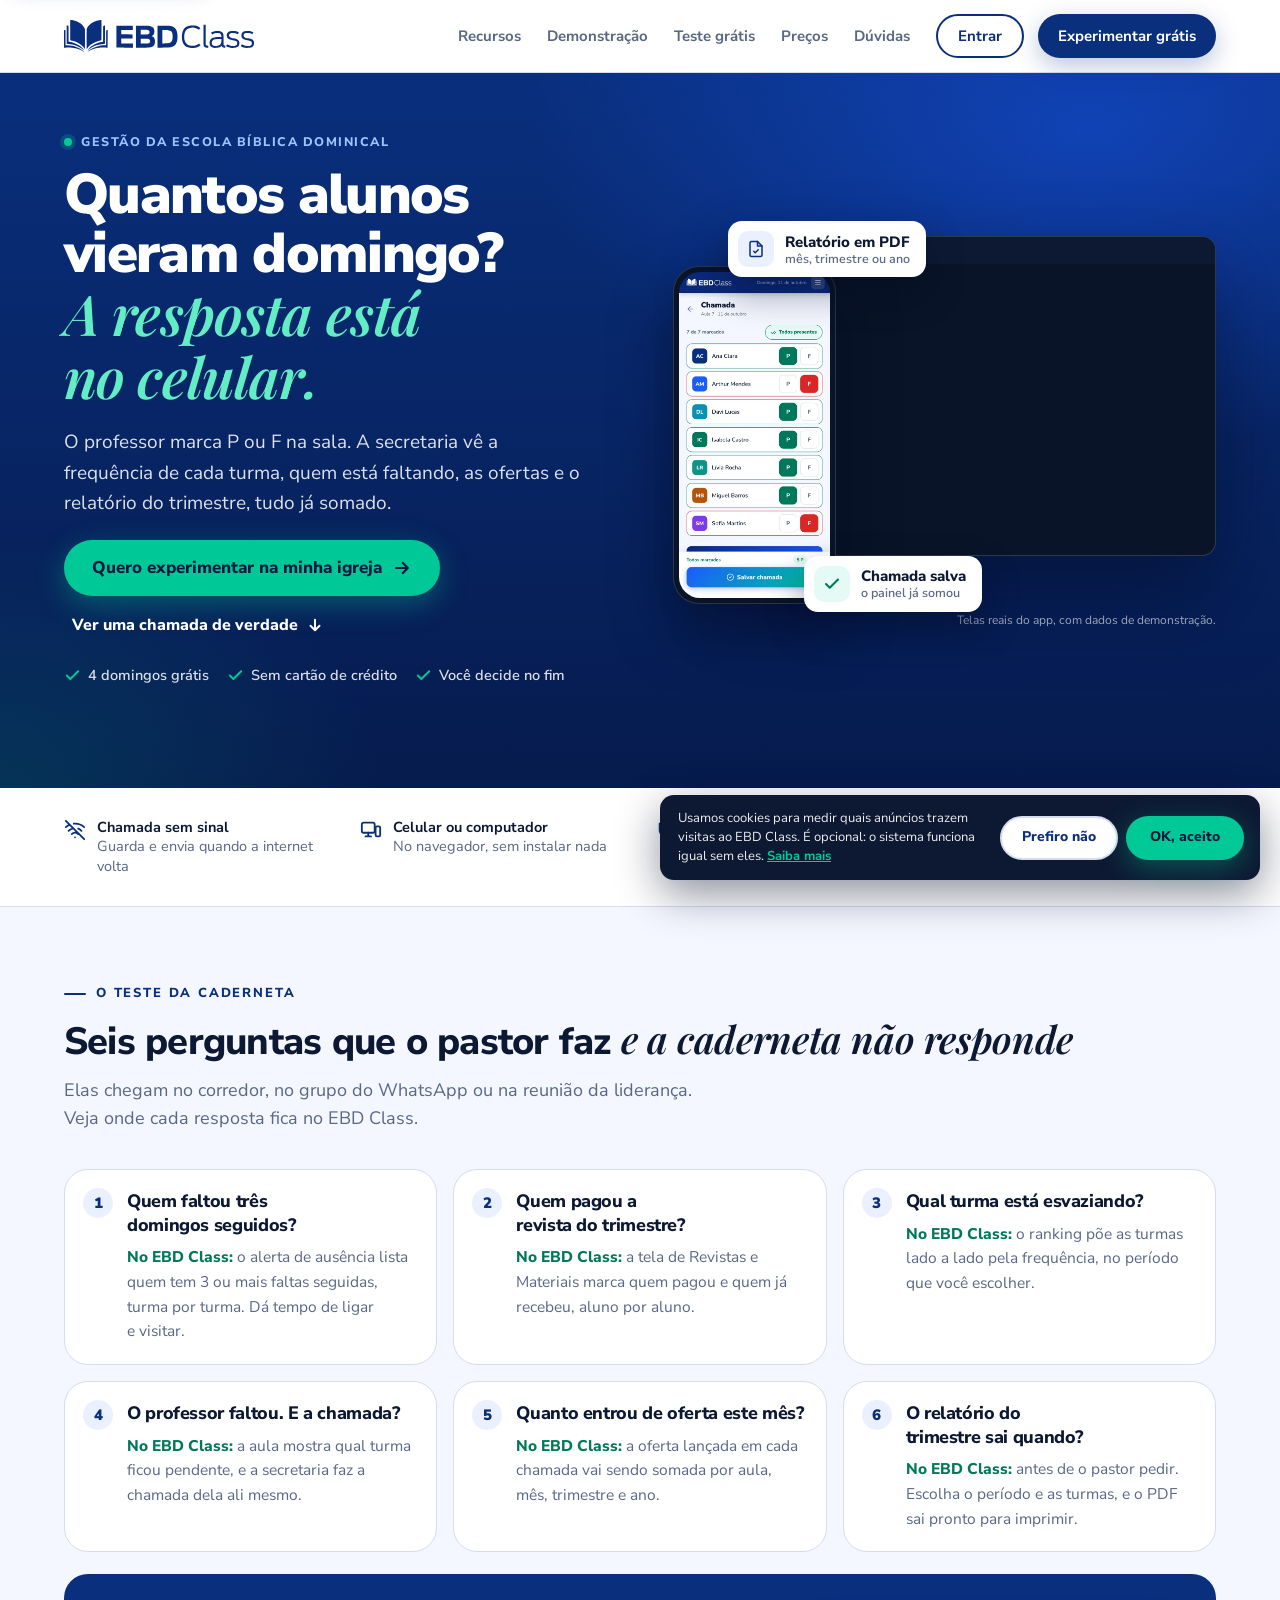
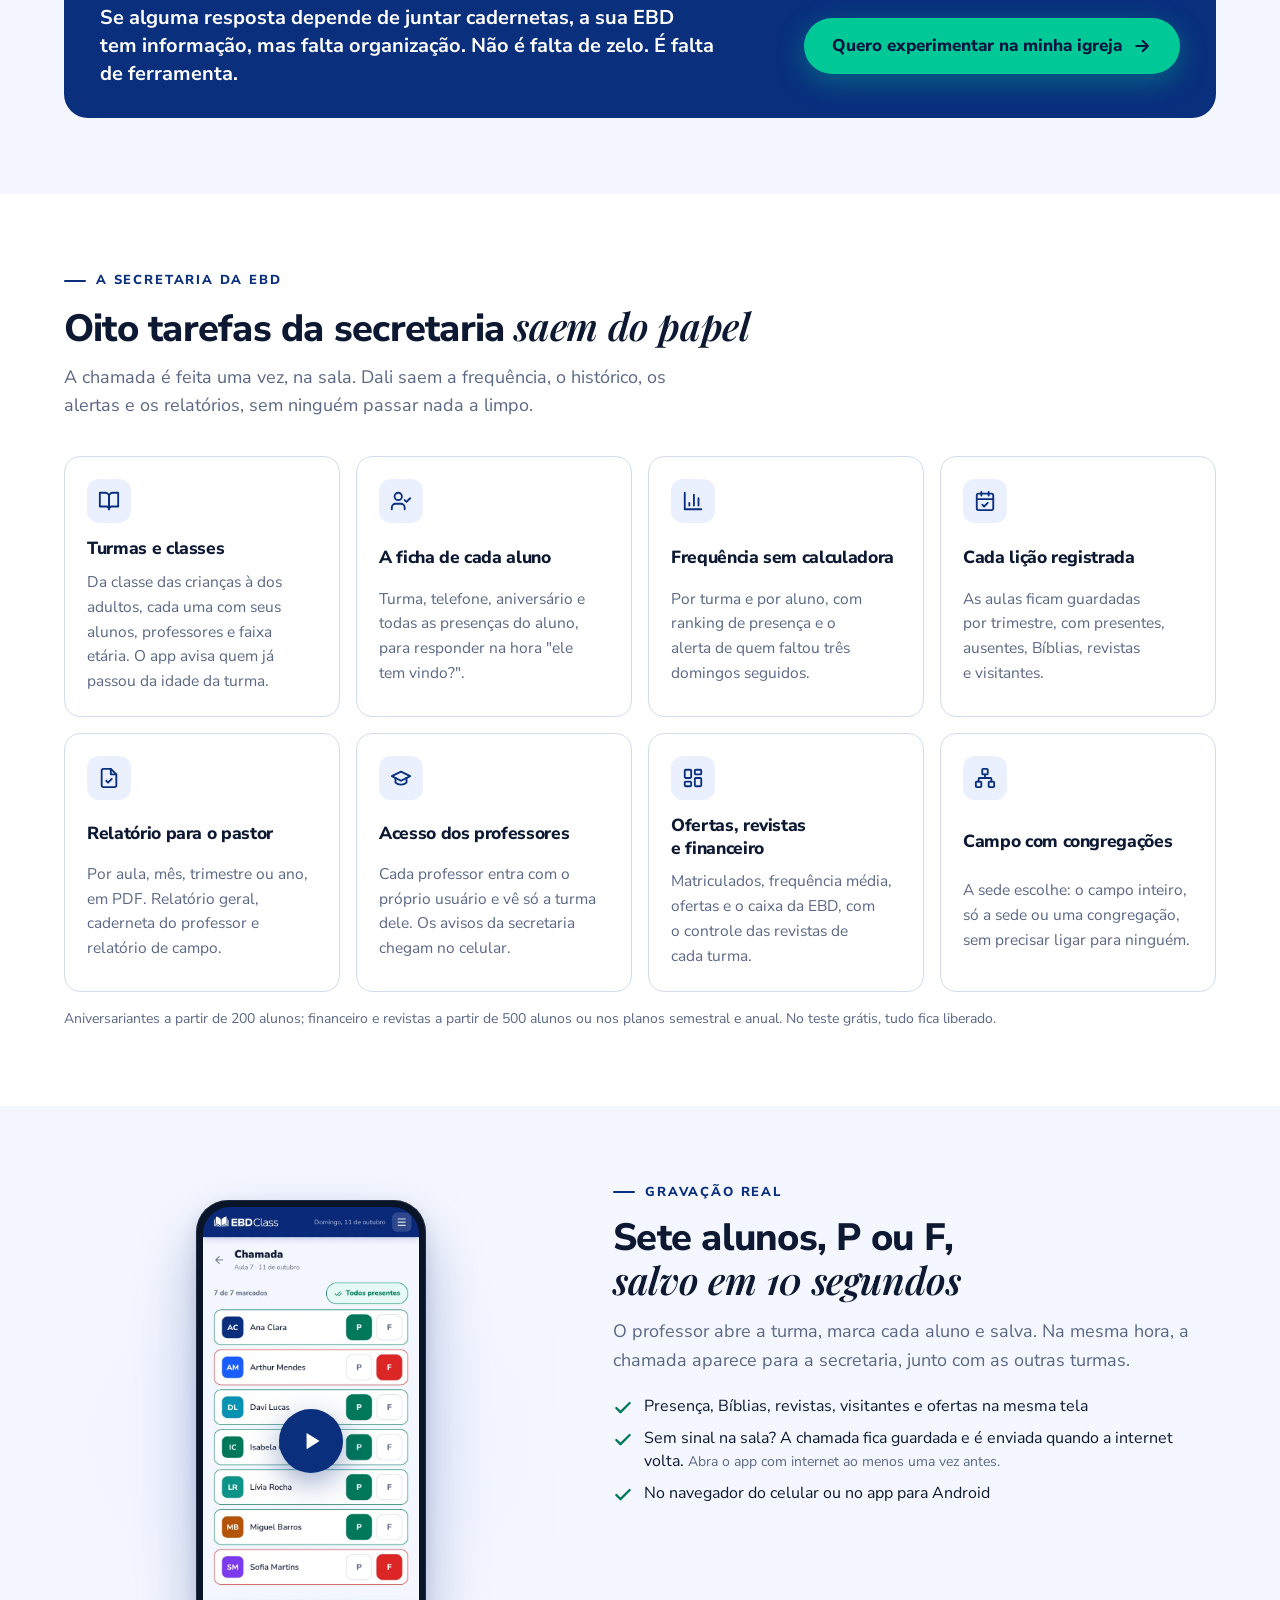
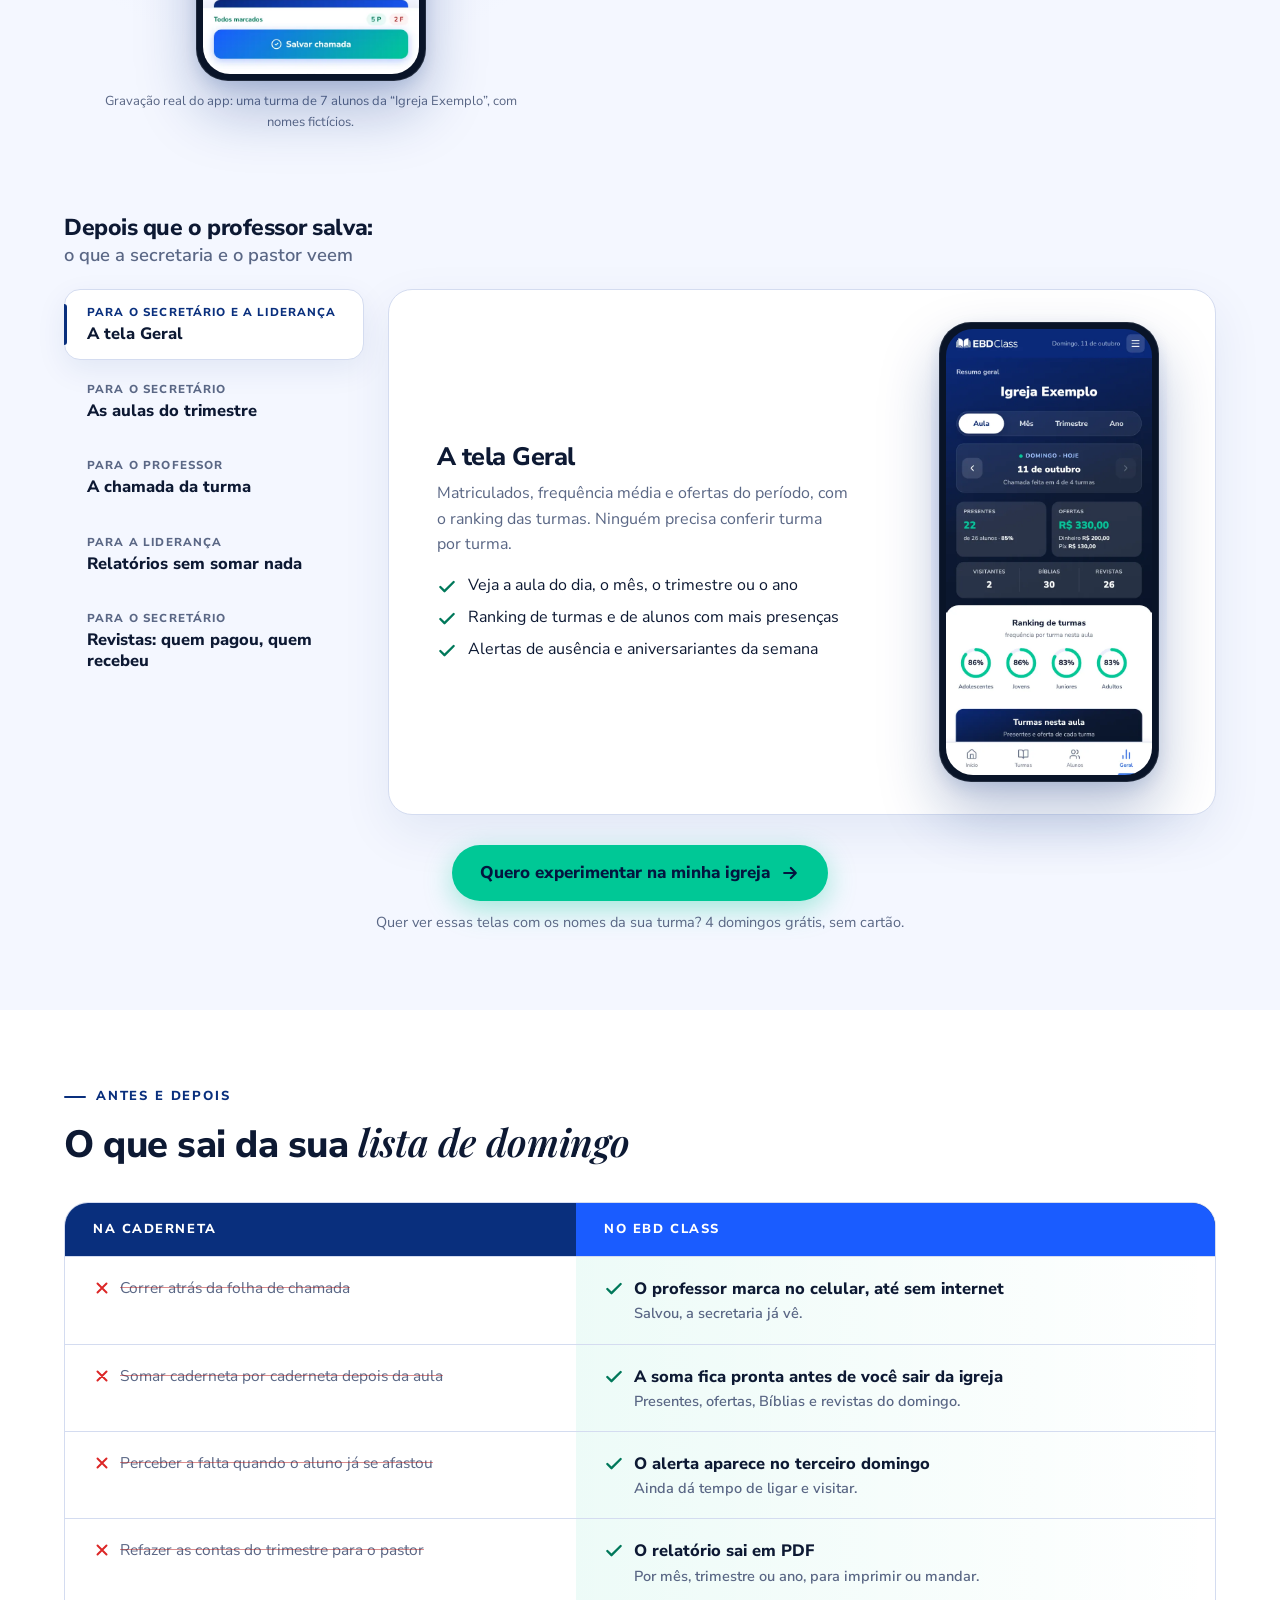
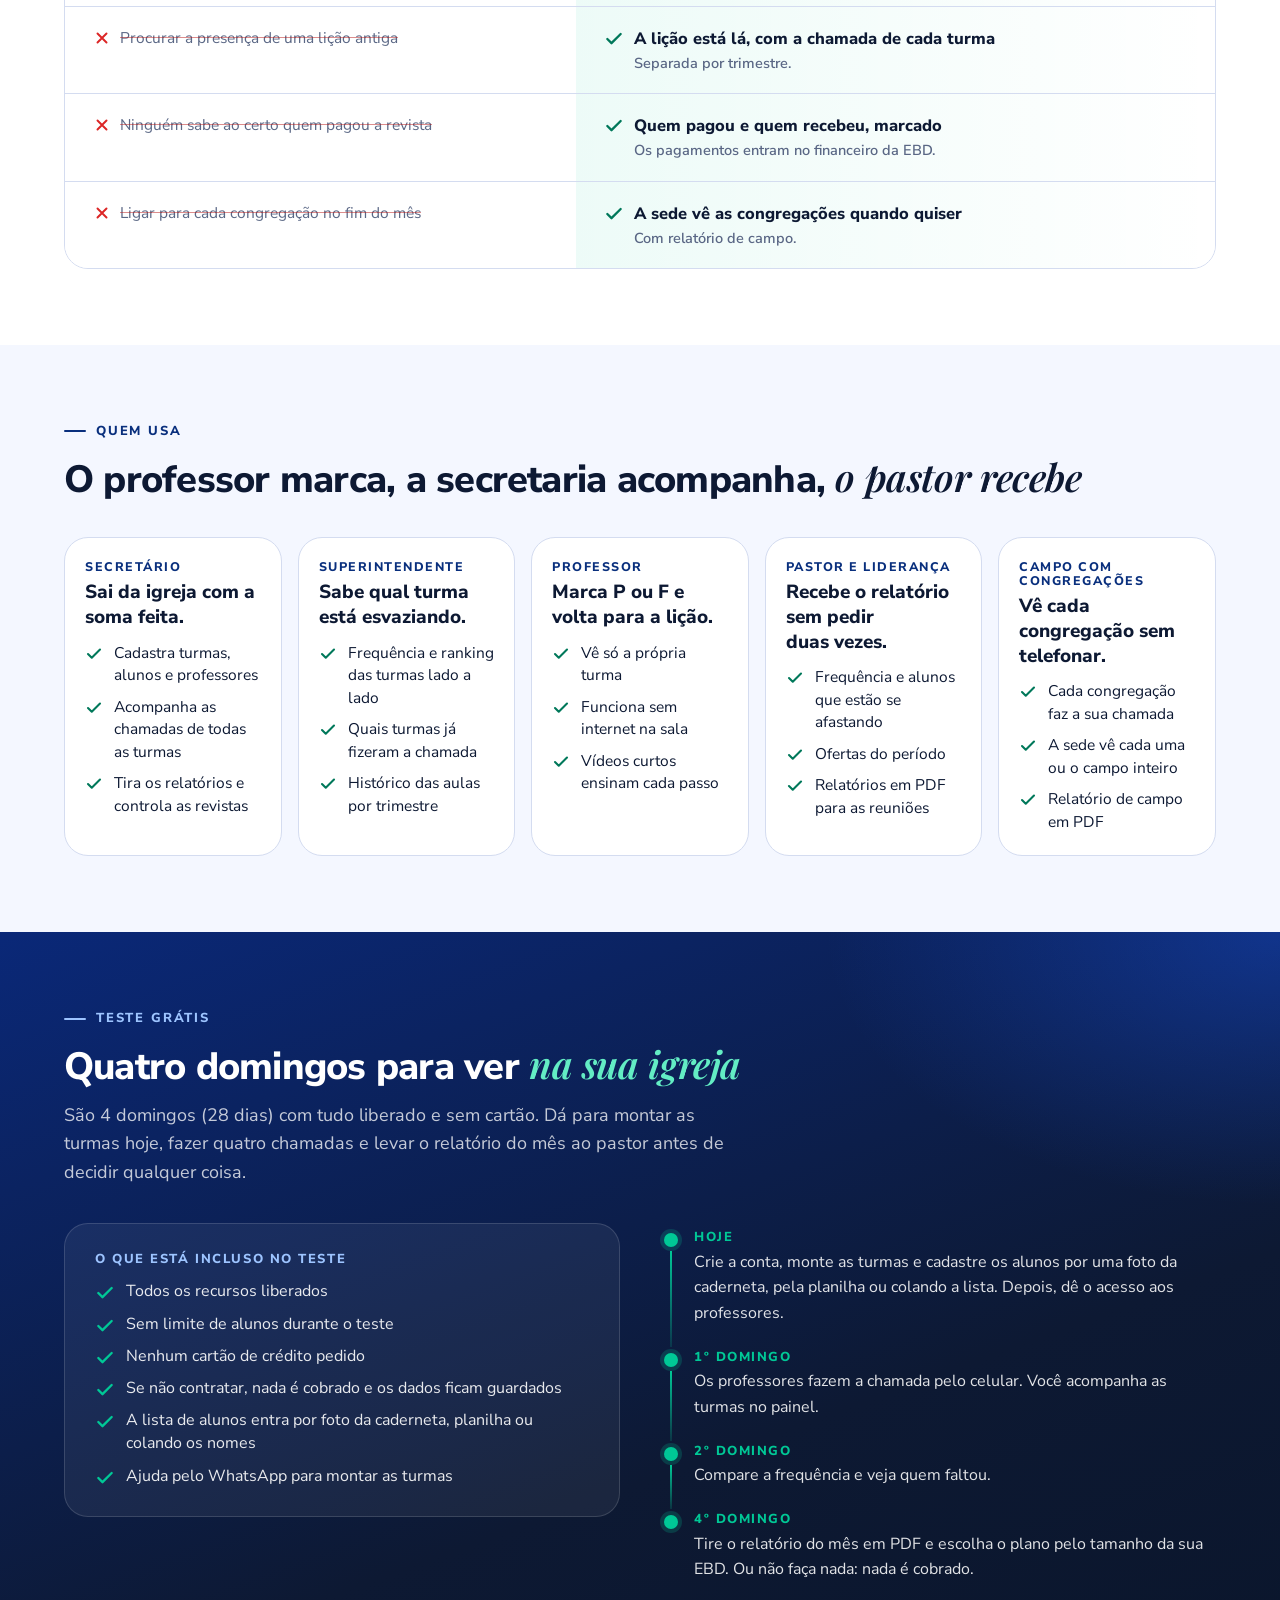
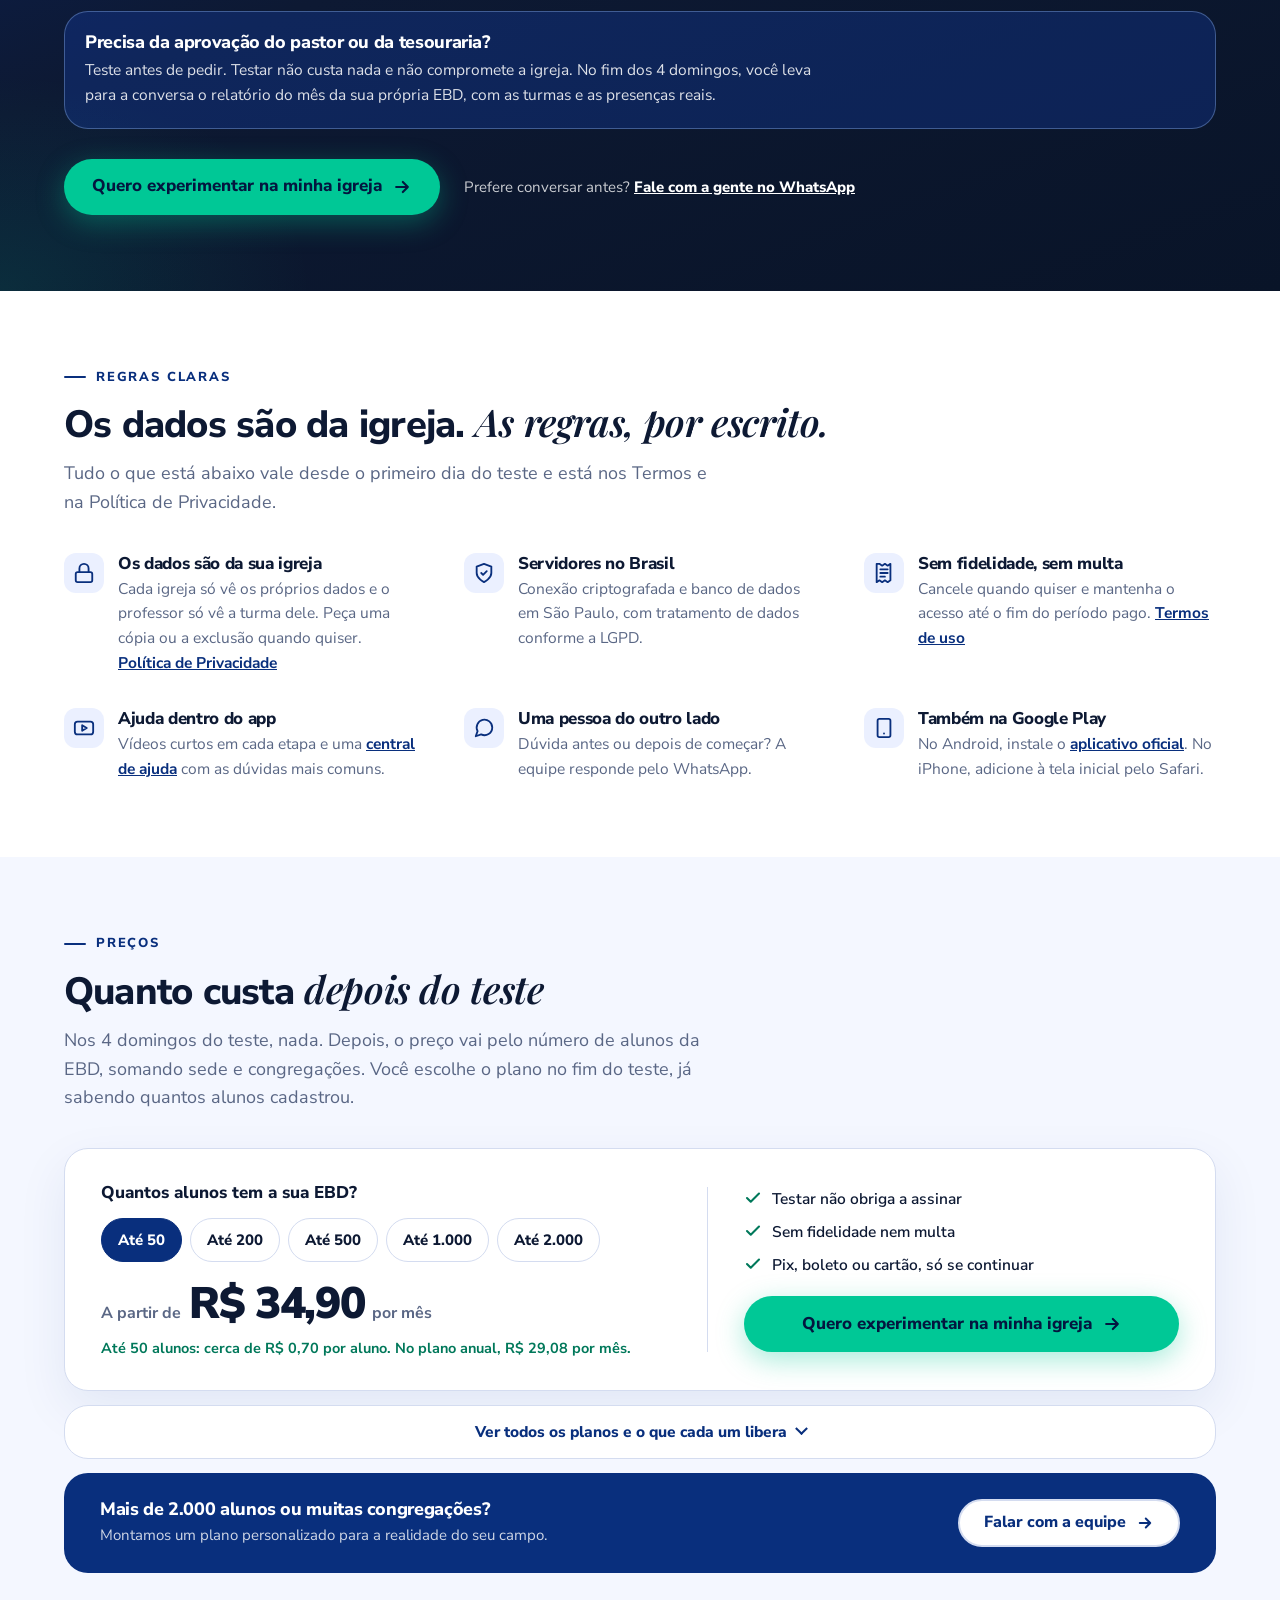
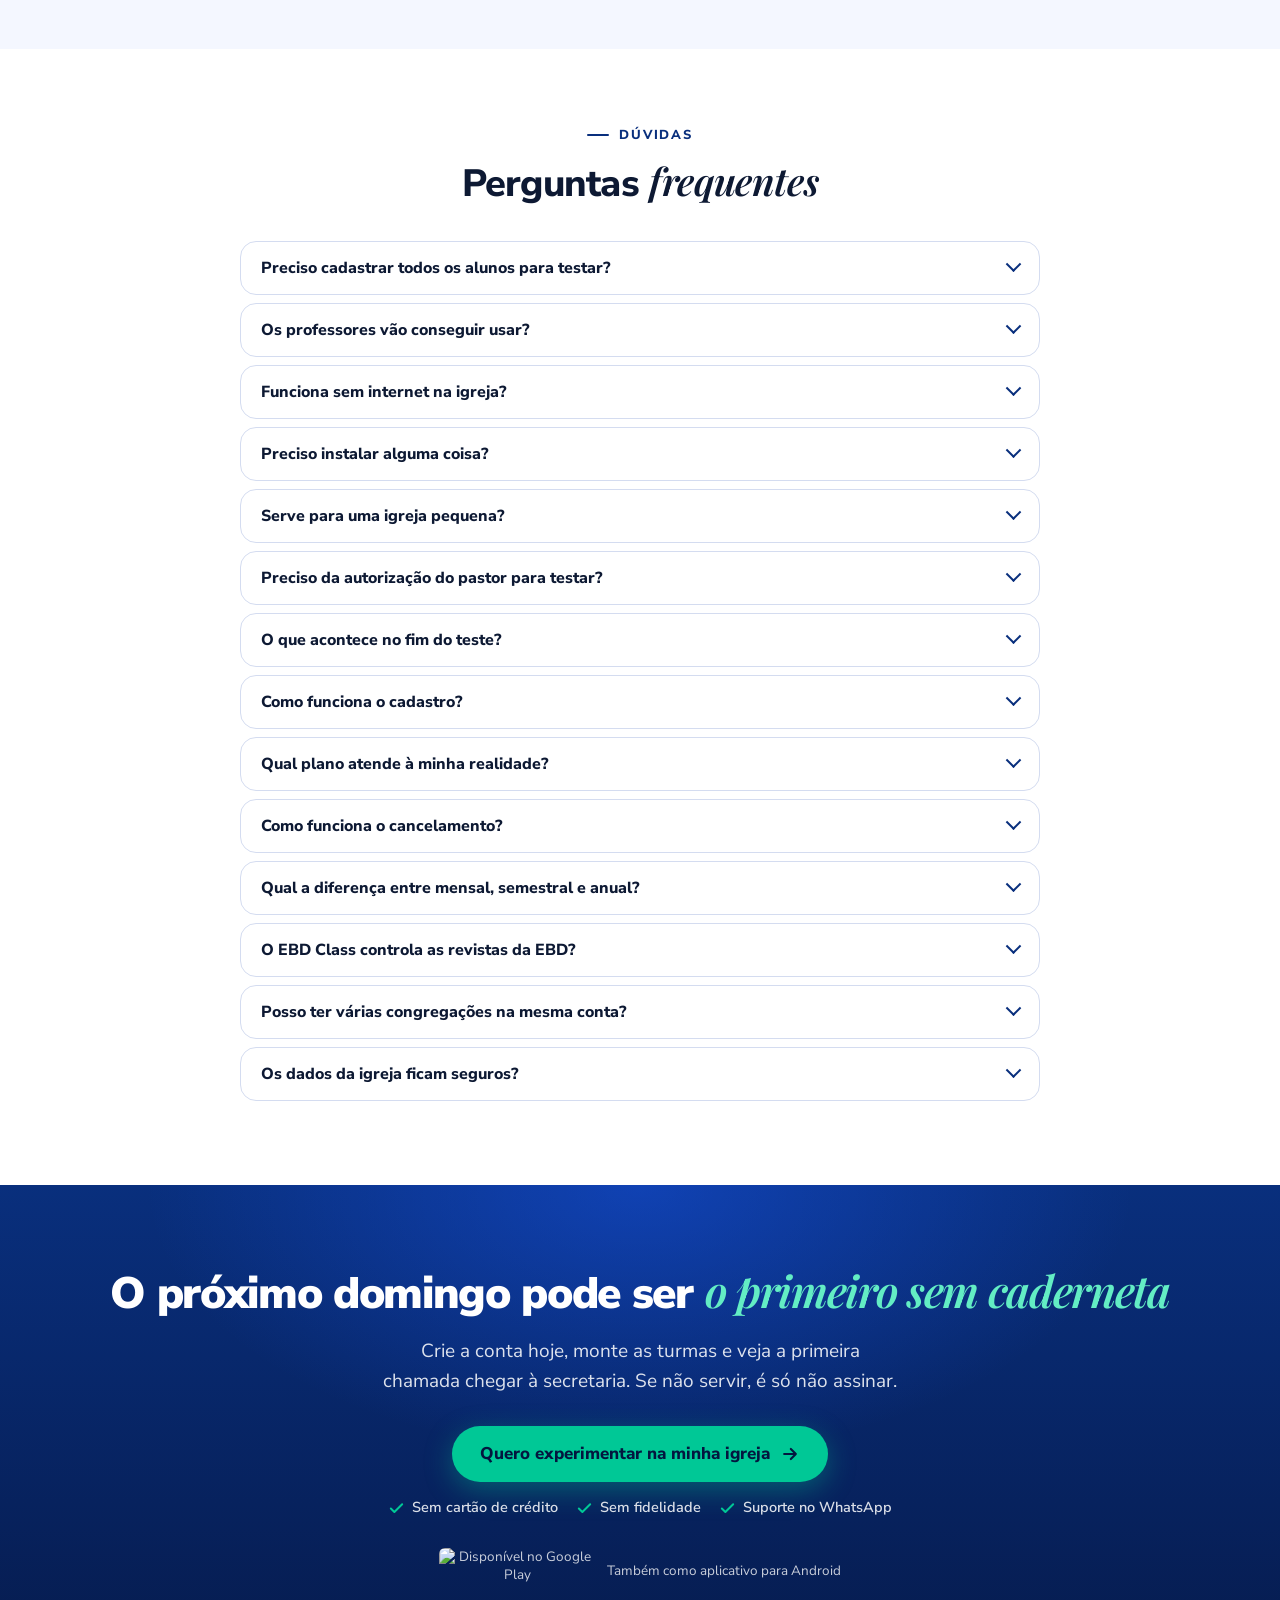
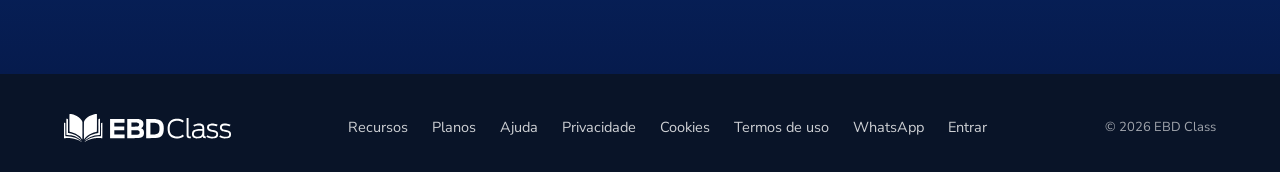
==== commit d5ee2853: "Teste grátis de 4 domingos, lista de alunos por foto e Brand Book 1.7 - Teste grátis de 4 domingos (" ====
--- a/index.html
+++ b/index.html
@@ -4,7 +4,7 @@
 <meta charset="UTF-8">
 <meta name="viewport" content="width=device-width, initial-scale=1">
 <title>EBD Class — Gestão da Escola Bíblica Dominical: turmas, alunos, chamada e relatórios</title>
-<meta name="description" content="Sistema da secretaria da EBD: o professor faz a chamada no celular e você acompanha turmas, alunos, faltas, ofertas e relatórios em PDF. Teste grátis por 15 dias, sem cartão.">
+<meta name="description" content="Sistema da secretaria da EBD: o professor faz a chamada no celular e você acompanha turmas, alunos, faltas, ofertas e relatórios em PDF. Teste grátis por 4 domingos, sem cartão.">
 <link rel="canonical" href="https://ebdclass.com.br/">
 <meta name="robots" content="index,follow,max-image-preview:large">
 <meta name="theme-color" content="#092F7D">
@@ -18,14 +18,14 @@
 <meta property="og:locale" content="pt_BR">
 <meta property="og:url" content="https://ebdclass.com.br/">
 <meta property="og:title" content="EBD Class — Quantos alunos vieram domingo? A resposta está no celular.">
-<meta property="og:description" content="O professor marca P ou F no celular e a secretaria da EBD vê frequência, faltas, ofertas e relatórios já somados. Teste grátis por 15 dias, sem cartão.">
+<meta property="og:description" content="O professor marca P ou F no celular e a secretaria da EBD vê frequência, faltas, ofertas e relatórios já somados. Teste grátis por 4 domingos, sem cartão.">
 <meta property="og:image" content="https://ebdclass.com.br/img/og-ebdclass.jpg">
 <meta property="og:image:width" content="1200">
 <meta property="og:image:height" content="630">
 <meta property="og:image:alt" content="EBD Class: tela de chamada e painel da Escola Bíblica Dominical">
 <meta name="twitter:card" content="summary_large_image">
 <meta name="twitter:title" content="EBD Class — Gestão da Escola Bíblica Dominical">
-<meta name="twitter:description" content="O professor marca P ou F no celular e a secretaria da EBD vê frequência, faltas, ofertas e relatórios já somados. Teste grátis por 15 dias, sem cartão.">
+<meta name="twitter:description" content="O professor marca P ou F no celular e a secretaria da EBD vê frequência, faltas, ofertas e relatórios já somados. Teste grátis por 4 domingos, sem cartão.">
 <meta name="twitter:image" content="https://ebdclass.com.br/img/og-ebdclass.jpg">
 
 <link rel="preconnect" href="https://fonts.googleapis.com">
@@ -48,17 +48,17 @@
      "url":"https://ebdclass.com.br/","publisher":{"@id":"https://ebdclass.com.br/#org"},
      "offers":{"@type":"AggregateOffer","priceCurrency":"BRL","lowPrice":"34.90","highPrice":"319.90","offerCount":"5"}},
     {"@type":"FAQPage","mainEntity":[
-      {"@type":"Question","name":"Preciso cadastrar todos os alunos para testar?","acceptedAnswer":{"@type":"Answer","text":"Não. Comece com uma turma e alguns alunos e faça a primeira chamada. Depois, inclua as outras turmas com calma. Durante o teste não há limite de alunos."}},
+      {"@type":"Question","name":"Preciso cadastrar todos os alunos para testar?","acceptedAnswer":{"@type":"Answer","text":"Não. Comece com uma turma e alguns alunos e faça a primeira chamada. Depois, inclua as outras turmas com calma: tire uma foto da caderneta ou abra a planilha, e a lista de alunos entra de uma vez para você conferir. Durante o teste não há limite de alunos."}},
       {"@type":"Question","name":"Os professores vão conseguir usar?","acceptedAnswer":{"@type":"Answer","text":"A chamada é uma lista com os botões P e F para cada aluno, no celular. O professor não cria conta: recebe do secretário o usuário e a senha e já vê a turma dele. O app tem vídeos curtos de cada passo e, se alguém travar, a equipe ajuda pelo WhatsApp."}},
       {"@type":"Question","name":"Funciona sem internet na igreja?","acceptedAnswer":{"@type":"Answer","text":"Sim. Se faltar sinal na sala, a chamada fica guardada no celular e é enviada quando a internet voltar. Para isso, abra o app com internet ao menos uma vez antes."}},
       {"@type":"Question","name":"Preciso instalar alguma coisa?","acceptedAnswer":{"@type":"Answer","text":"Não. O EBD Class funciona direto no navegador do celular ou do computador, com os mesmos dados nos dois. No Android também há o aplicativo na Google Play; no iPhone, é possível adicionar o EBD Class à tela inicial pelo Safari."}},
       {"@type":"Question","name":"Serve para uma igreja pequena?","acceptedAnswer":{"@type":"Answer","text":"Sim. O preço vai pelo número de alunos da EBD. Até 50 alunos, o plano custa R$ 34,90 por mês, ou R$ 29,08 por mês no anual."}},
-      {"@type":"Question","name":"Preciso da autorização do pastor para testar?","acceptedAnswer":{"@type":"Answer","text":"Não. O teste não tem custo, não pede cartão e não compromete a igreja. Teste primeiro e, no fim dos 15 dias, leve o relatório da sua própria EBD para a conversa com o pastor ou a tesouraria."}},
-      {"@type":"Question","name":"O que acontece no fim dos 15 dias?","acceptedAnswer":{"@type":"Answer","text":"Se você não contratar, nada é cobrado e o acesso é pausado. As turmas, os alunos e as chamadas ficam guardados para quando a igreja assinar. Não pedimos cartão no teste."}},
+      {"@type":"Question","name":"Preciso da autorização do pastor para testar?","acceptedAnswer":{"@type":"Answer","text":"Não. O teste não tem custo, não pede cartão e não compromete a igreja. Teste primeiro e, no fim dos 4 domingos, leve o relatório da sua própria EBD para a conversa com o pastor ou a tesouraria."}},
+      {"@type":"Question","name":"O que acontece no fim do teste?","acceptedAnswer":{"@type":"Answer","text":"Se você não contratar, nada é cobrado e o acesso é pausado. As turmas, os alunos e as chamadas ficam guardados para quando a igreja assinar. Não pedimos cartão no teste."}},
       {"@type":"Question","name":"Como funciona o cadastro?","acceptedAnswer":{"@type":"Answer","text":"Você informa o e-mail e confirma com um código que enviamos, depois preenche seu nome, WhatsApp, usuário e senha, os dados da igreja e a cidade. Leva poucos minutos e não pede cartão de crédito."}},
       {"@type":"Question","name":"Qual plano atende à minha realidade?","acceptedAnswer":{"@type":"Answer","text":"O plano vai pelo total de alunos da EBD, somando sede e congregações: até 50, 200, 500, 1.000 ou 2.000 alunos. Durante o teste não há limite, então você vê quantos alunos tem e escolhe a faixa depois. Acima de 2.000 alunos, há plano personalizado."}},
       {"@type":"Question","name":"Como funciona o cancelamento?","acceptedAnswer":{"@type":"Answer","text":"Não há fidelidade nem multa. Você cancela pelo sistema (Configurações, Assinatura) ou pelo WhatsApp e mantém o acesso até o fim do período já pago. Não há reembolso proporcional. No semestral e no anual há garantia de 30 dias: se não servir para a sua escola, devolvemos o valor pago."}},
-      {"@type":"Question","name":"Qual a diferença entre mensal, semestral e anual?","acceptedAnswer":{"@type":"Answer","text":"Mensal: preço cheio, renovado todo mês, com recursos por faixa. Semestral: 6 meses pagos de uma vez, com 10% de desconto e todos os recursos liberados. Anual: 12 meses pelo preço de 10 (2 meses grátis), com todos os recursos, suporte prioritário, onboarding com a equipe e preço garantido na renovação. No semestral e no anual há garantia de 30 dias."}},
+      {"@type":"Question","name":"Qual a diferença entre mensal, semestral e anual?","acceptedAnswer":{"@type":"Answer","text":"Mensal: preço cheio, renovado todo mês, com recursos por faixa. Semestral: 6 meses pagos de uma vez, com 10% de desconto e todos os recursos liberados. Anual: 12 meses pelo preço de 10 (2 meses grátis), com todos os recursos, suporte prioritário, configuração de 20 minutos com a equipe e preço garantido na renovação. No semestral e no anual há garantia de 30 dias."}},
       {"@type":"Question","name":"O EBD Class controla as revistas da EBD?","acceptedAnswer":{"@type":"Answer","text":"Sim. O secretário cadastra o catálogo com o preço de cada revista e material, inclui os pedidos por turma com os alunos e professores já cadastrados e marca quem pagou e quem já recebeu. Os pagamentos entram no relatório financeiro. O recurso está incluso a partir de 500 alunos ou nos planos semestral e anual, e liberado no teste grátis."}},
       {"@type":"Question","name":"Posso ter várias congregações na mesma conta?","acceptedAnswer":{"@type":"Answer","text":"Sim. A sede cadastra as congregações e acompanha cada uma ou o campo inteiro, com relatório de campo. O limite do plano é a soma dos alunos de todo o campo."}},
       {"@type":"Question","name":"Os dados da igreja ficam seguros?","acceptedAnswer":{"@type":"Answer","text":"A conexão é criptografada, os dados ficam em servidores no Brasil e cada igreja só enxerga os próprios dados. O tratamento segue a LGPD."}}
@@ -128,7 +128,7 @@
         <a class="link-demo" href="#demonstracao" data-cta="hero_demo">Ver uma chamada de verdade <svg width="18" height="18" aria-hidden="true"><use href="#i-arrow"/></svg></a>
       </div>
       <ul class="hero-points" aria-label="Condições do teste">
-        <li><svg width="17" height="17" aria-hidden="true"><use href="#i-check"/></svg>15 dias grátis</li>
+        <li><svg width="17" height="17" aria-hidden="true"><use href="#i-check"/></svg>4 domingos grátis</li>
         <li><svg width="17" height="17" aria-hidden="true"><use href="#i-check"/></svg>Sem cartão de crédito</li>
         <li><svg width="17" height="17" aria-hidden="true"><use href="#i-check"/></svg>Você decide no fim</li>
       </ul>
@@ -319,7 +319,7 @@
 
     <div class="rv demo-end">
       <a class="btn btn-primary btn-lg" href="https://app.ebdclass.com.br/cadastro" data-cta="demo_end">Quero experimentar na minha igreja <svg width="20" height="20" aria-hidden="true"><use href="#i-arrow"/></svg></a>
-      <p>Quer ver essas telas com os nomes da sua turma? 15 dias grátis, sem cartão.</p>
+      <p>Quer ver essas telas com os nomes da sua turma? 4 domingos grátis, sem cartão.</p>
     </div>
   </div>
 </section>
@@ -422,13 +422,13 @@
   </div>
 </section>
 
-<!-- 7. OFERTA: os 15 dias, e o que fazer com eles -->
+<!-- 7. OFERTA: os 4 domingos, e o que fazer com eles -->
 <section class="sec sec-dark offer" id="teste-gratis" aria-labelledby="h-oferta" data-section="oferta">
   <div class="wrap">
     <div class="sec-head rv">
       <p class="kicker">Teste grátis</p>
-      <h2 class="h2" id="h-oferta">Dois domingos para ver <em>na sua igreja</em></h2>
-      <p class="sub">São 15 dias com tudo liberado e sem cartão. Dá para montar as turmas hoje, fazer duas chamadas e levar o primeiro relatório ao pastor antes de decidir qualquer coisa.</p>
+      <h2 class="h2" id="h-oferta">Quatro domingos para ver <em>na sua igreja</em></h2>
+      <p class="sub">São 4 domingos (28 dias) com tudo liberado e sem cartão. Dá para montar as turmas hoje, fazer quatro chamadas e levar o relatório do mês ao pastor antes de decidir qualquer coisa.</p>
     </div>
     <div class="offer-grid">
       <div class="offer-box rv">
@@ -438,19 +438,20 @@
           <li><svg width="20" height="20" aria-hidden="true"><use href="#i-check"/></svg>Sem limite de alunos durante o teste</li>
           <li><svg width="20" height="20" aria-hidden="true"><use href="#i-check"/></svg>Nenhum cartão de crédito pedido</li>
           <li><svg width="20" height="20" aria-hidden="true"><use href="#i-check"/></svg>Se não contratar, nada é cobrado e os dados ficam guardados</li>
+          <li><svg width="20" height="20" aria-hidden="true"><use href="#i-check"/></svg>A lista de alunos entra por foto da caderneta, planilha ou colando os nomes</li>
           <li><svg width="20" height="20" aria-hidden="true"><use href="#i-check"/></svg>Ajuda pelo WhatsApp para montar as turmas</li>
         </ul>
       </div>
-      <ol class="timeline rv" aria-label="Como aproveitar os 15 dias">
-        <li><b>Hoje</b><span>Crie a conta em poucos minutos, cadastre as turmas e os alunos e dê o acesso aos professores.</span></li>
+      <ol class="timeline rv" aria-label="Como aproveitar os 4 domingos">
+        <li><b>Hoje</b><span>Crie a conta, monte as turmas e cadastre os alunos por uma foto da caderneta, pela planilha ou colando a lista. Depois, dê o acesso aos professores.</span></li>
         <li><b>1º domingo</b><span>Os professores fazem a chamada pelo celular. Você acompanha as turmas no painel.</span></li>
-        <li><b>2º domingo</b><span>Compare a frequência, veja quem faltou e tire o primeiro relatório em PDF.</span></li>
-        <li><b>Até o 15º dia</b><span>Escolha o plano pelo tamanho da sua EBD. Ou não faça nada: nada é cobrado.</span></li>
+        <li><b>2º domingo</b><span>Compare a frequência e veja quem faltou.</span></li>
+        <li><b>4º domingo</b><span>Tire o relatório do mês em PDF e escolha o plano pelo tamanho da sua EBD. Ou não faça nada: nada é cobrado.</span></li>
       </ol>
     </div>
     <div class="pastor rv">
       <h3>Precisa da aprovação do pastor ou da tesouraria?</h3>
-      <p>Teste antes de pedir. Testar não custa nada e não compromete a igreja. No fim dos 15 dias, você leva para a conversa o relatório da sua própria EBD, com as turmas e as presenças reais.</p>
+      <p>Teste antes de pedir. Testar não custa nada e não compromete a igreja. No fim dos 4 domingos, você leva para a conversa o relatório do mês da sua própria EBD, com as turmas e as presenças reais.</p>
     </div>
     <div class="offer-cta rv">
       <a class="btn btn-primary btn-lg" href="https://app.ebdclass.com.br/cadastro" data-cta="oferta">Quero experimentar na minha igreja <svg width="20" height="20" aria-hidden="true"><use href="#i-arrow"/></svg></a>
@@ -484,7 +485,7 @@
     <div class="sec-head rv">
       <p class="kicker">Preços</p>
       <h2 class="h2" id="h-planos">Quanto custa <em>depois do teste</em></h2>
-      <p class="sub">Nos 15 dias, nada. Depois, o preço vai pelo número de alunos da EBD, somando sede e congregações. Você escolhe o plano no fim do teste, já sabendo quantos alunos cadastrou.</p>
+      <p class="sub">Nos 4 domingos do teste, nada. Depois, o preço vai pelo número de alunos da EBD, somando sede e congregações. Você escolhe o plano no fim do teste, já sabendo quantos alunos cadastrou.</p>
     </div>
 
     <div class="preco rv">
@@ -546,7 +547,7 @@
           <h3>Recursos por faixa</h3>
           <p><b>No mensal:</b> aniversariantes a partir de 200 alunos; relatório financeiro e revistas e materiais a partir de 500 alunos.</p>
           <p><b>No semestral e no anual,</b> todos os recursos ficam liberados em qualquer faixa.</p>
-          <p><b>Só no anual:</b> suporte prioritário, onboarding de 20 minutos com a equipe e preço garantido na renovação.</p>
+          <p><b>Só no anual:</b> suporte prioritário, configuração de 20 minutos com a equipe e preço garantido na renovação.</p>
         </div>
       </div>
       </div>
@@ -567,17 +568,17 @@
       <h2 class="h2" id="h-faq">Perguntas <em>frequentes</em></h2>
     </div>
     <div class="faq">
-      <details><summary>Preciso cadastrar todos os alunos para testar?</summary><div class="ans"><p>Não. Comece com uma turma e alguns alunos e faça a primeira chamada. Depois, inclua as outras turmas com calma. Durante o teste não há limite de alunos.</p></div></details>
+      <details><summary>Preciso cadastrar todos os alunos para testar?</summary><div class="ans"><p>Não. Comece com uma turma e alguns alunos e faça a primeira chamada. Depois, inclua as outras turmas com calma: tire uma foto da caderneta ou abra a planilha, e a lista de alunos entra de uma vez para você conferir. Durante o teste não há limite de alunos.</p></div></details>
       <details><summary>Os professores vão conseguir usar?</summary><div class="ans"><p>A chamada é uma lista com os botões P e F para cada aluno, no celular. O professor não cria conta: recebe do secretário o usuário e a senha e já vê a turma dele.</p><p>O app tem vídeos curtos de cada passo e, se alguém travar, a equipe ajuda pelo <a href="https://wa.me/5586988197951" target="_blank" rel="noopener" data-track="whatsapp_click" data-where="faq_professores">WhatsApp</a>.</p></div></details>
       <details><summary>Funciona sem internet na igreja?</summary><div class="ans"><p>Sim. Se faltar sinal na sala, a chamada fica guardada no celular e é enviada quando a internet voltar. Para isso, abra o app com internet ao menos uma vez antes.</p></div></details>
       <details><summary>Preciso instalar alguma coisa?</summary><div class="ans"><p>Não. O EBD Class funciona direto no navegador do celular ou do computador, com os mesmos dados nos dois. No Android, também há o aplicativo na <a href="https://play.google.com/store/apps/details?id=br.com.ebdclass.app" target="_blank" rel="noopener" data-track="play_store_click" data-where="faq">Google Play</a>. No iPhone, basta adicionar o EBD Class à tela inicial pelo Safari.</p></div></details>
       <details><summary>Serve para uma igreja pequena?</summary><div class="ans"><p>Sim. O preço vai pelo número de alunos da EBD. Até 50 alunos, o plano custa R$ 34,90 por mês, ou R$ 29,08 por mês no anual.</p></div></details>
-      <details><summary>Preciso da autorização do pastor para testar?</summary><div class="ans"><p>Não. O teste não tem custo, não pede cartão e não compromete a igreja. Teste primeiro e, no fim dos 15 dias, leve o relatório da sua própria EBD para a conversa com o pastor ou a tesouraria.</p></div></details>
-      <details><summary>O que acontece no fim dos 15 dias?</summary><div class="ans"><p>Se você não contratar, nada é cobrado e o acesso é pausado. As turmas, os alunos e as chamadas ficam guardados para quando a igreja assinar. Não pedimos cartão no teste.</p></div></details>
+      <details><summary>Preciso da autorização do pastor para testar?</summary><div class="ans"><p>Não. O teste não tem custo, não pede cartão e não compromete a igreja. Teste primeiro e, no fim dos 4 domingos, leve o relatório da sua própria EBD para a conversa com o pastor ou a tesouraria.</p></div></details>
+      <details><summary>O que acontece no fim do teste?</summary><div class="ans"><p>Se você não contratar, nada é cobrado e o acesso é pausado. As turmas, os alunos e as chamadas ficam guardados para quando a igreja assinar. Não pedimos cartão no teste.</p></div></details>
       <details><summary>Como funciona o cadastro?</summary><div class="ans"><p>Você informa o e-mail e confirma com um código que enviamos. Depois preenche seu nome e WhatsApp, escolhe usuário e senha e informa os dados e a cidade da igreja. Leva poucos minutos e não pede cartão de crédito.</p></div></details>
       <details><summary>Qual plano atende à minha realidade?</summary><div class="ans"><p>O plano vai pelo total de alunos da EBD, somando sede e congregações: até 50, 200, 500, 1.000 ou 2.000 alunos. Durante o teste não há limite, então você vê quantos alunos tem e escolhe a faixa depois. Acima de 2.000, temos o plano personalizado.</p><p>Na dúvida, <a href="https://wa.me/5586988197951" target="_blank" rel="noopener" data-track="whatsapp_click" data-where="faq_plano">fale com a gente no WhatsApp</a>.</p></div></details>
       <details><summary>Como funciona o cancelamento?</summary><div class="ans"><p>Não há fidelidade nem multa. Você cancela pelo próprio sistema (Configurações, Assinatura) ou pelo WhatsApp e mantém o acesso até o fim do período já pago. Não há reembolso proporcional. No semestral e no anual há garantia de 30 dias: se não servir para a sua escola, devolvemos o valor pago. Veja os <a href="termos.html">Termos de uso</a>.</p></div></details>
-      <details><summary>Qual a diferença entre mensal, semestral e anual?</summary><div class="ans"><p><b>Mensal:</b> preço cheio, renovado todo mês, com os recursos da faixa.</p><p><b>Semestral:</b> 6 meses pagos de uma vez, com 10% de desconto e todos os recursos liberados em qualquer faixa.</p><p><b>Anual:</b> 12 meses pelo preço de 10 (2 meses grátis), com todos os recursos, suporte prioritário, onboarding de 20 minutos com a equipe e preço garantido na renovação.</p><p>No semestral e no anual há garantia de 30 dias. Pague por Pix, boleto ou cartão.</p></div></details>
+      <details><summary>Qual a diferença entre mensal, semestral e anual?</summary><div class="ans"><p><b>Mensal:</b> preço cheio, renovado todo mês, com os recursos da faixa.</p><p><b>Semestral:</b> 6 meses pagos de uma vez, com 10% de desconto e todos os recursos liberados em qualquer faixa.</p><p><b>Anual:</b> 12 meses pelo preço de 10 (2 meses grátis), com todos os recursos, suporte prioritário, configuração de 20 minutos com a equipe e preço garantido na renovação.</p><p>No semestral e no anual há garantia de 30 dias. Pague por Pix, boleto ou cartão.</p></div></details>
       <details><summary>O EBD Class controla as revistas da EBD?</summary><div class="ans"><p>Sim. O secretário cadastra o catálogo com o preço de cada revista e material, inclui os pedidos por turma com os alunos e professores já cadastrados e marca quem pagou e quem já recebeu. Os pagamentos entram no relatório financeiro.</p><p>O recurso está incluso a partir de 500 alunos ou nos planos semestral e anual, e liberado no teste grátis.</p></div></details>
       <details><summary>Posso ter várias congregações na mesma conta?</summary><div class="ans"><p>Sim. A sede cadastra as congregações e acompanha cada uma ou o campo inteiro, com relatório de campo. O limite do plano é a soma dos alunos de todo o campo.</p></div></details>
       <details><summary>Os dados da igreja ficam seguros?</summary><div class="ans"><p>A conexão é criptografada, os dados ficam em servidores no Brasil e cada igreja só enxerga os próprios dados. O tratamento segue a LGPD. Veja a <a href="privacidade.html">Política de Privacidade</a>.</p></div></details>
@@ -610,7 +611,7 @@
 <!-- Barra fixa do celular: aparece depois da capa e some quando outro botão verde está na tela -->
 <div class="sticky-cta" id="sticky-cta" hidden>
   <a class="btn btn-primary" href="https://app.ebdclass.com.br/cadastro" data-cta="sticky">Quero experimentar na minha igreja <svg width="18" height="18" aria-hidden="true"><use href="#i-arrow"/></svg></a>
-  <small>15 dias grátis · sem cartão</small>
+  <small>4 domingos grátis · sem cartão</small>
 </div>
 
 <footer class="footer">
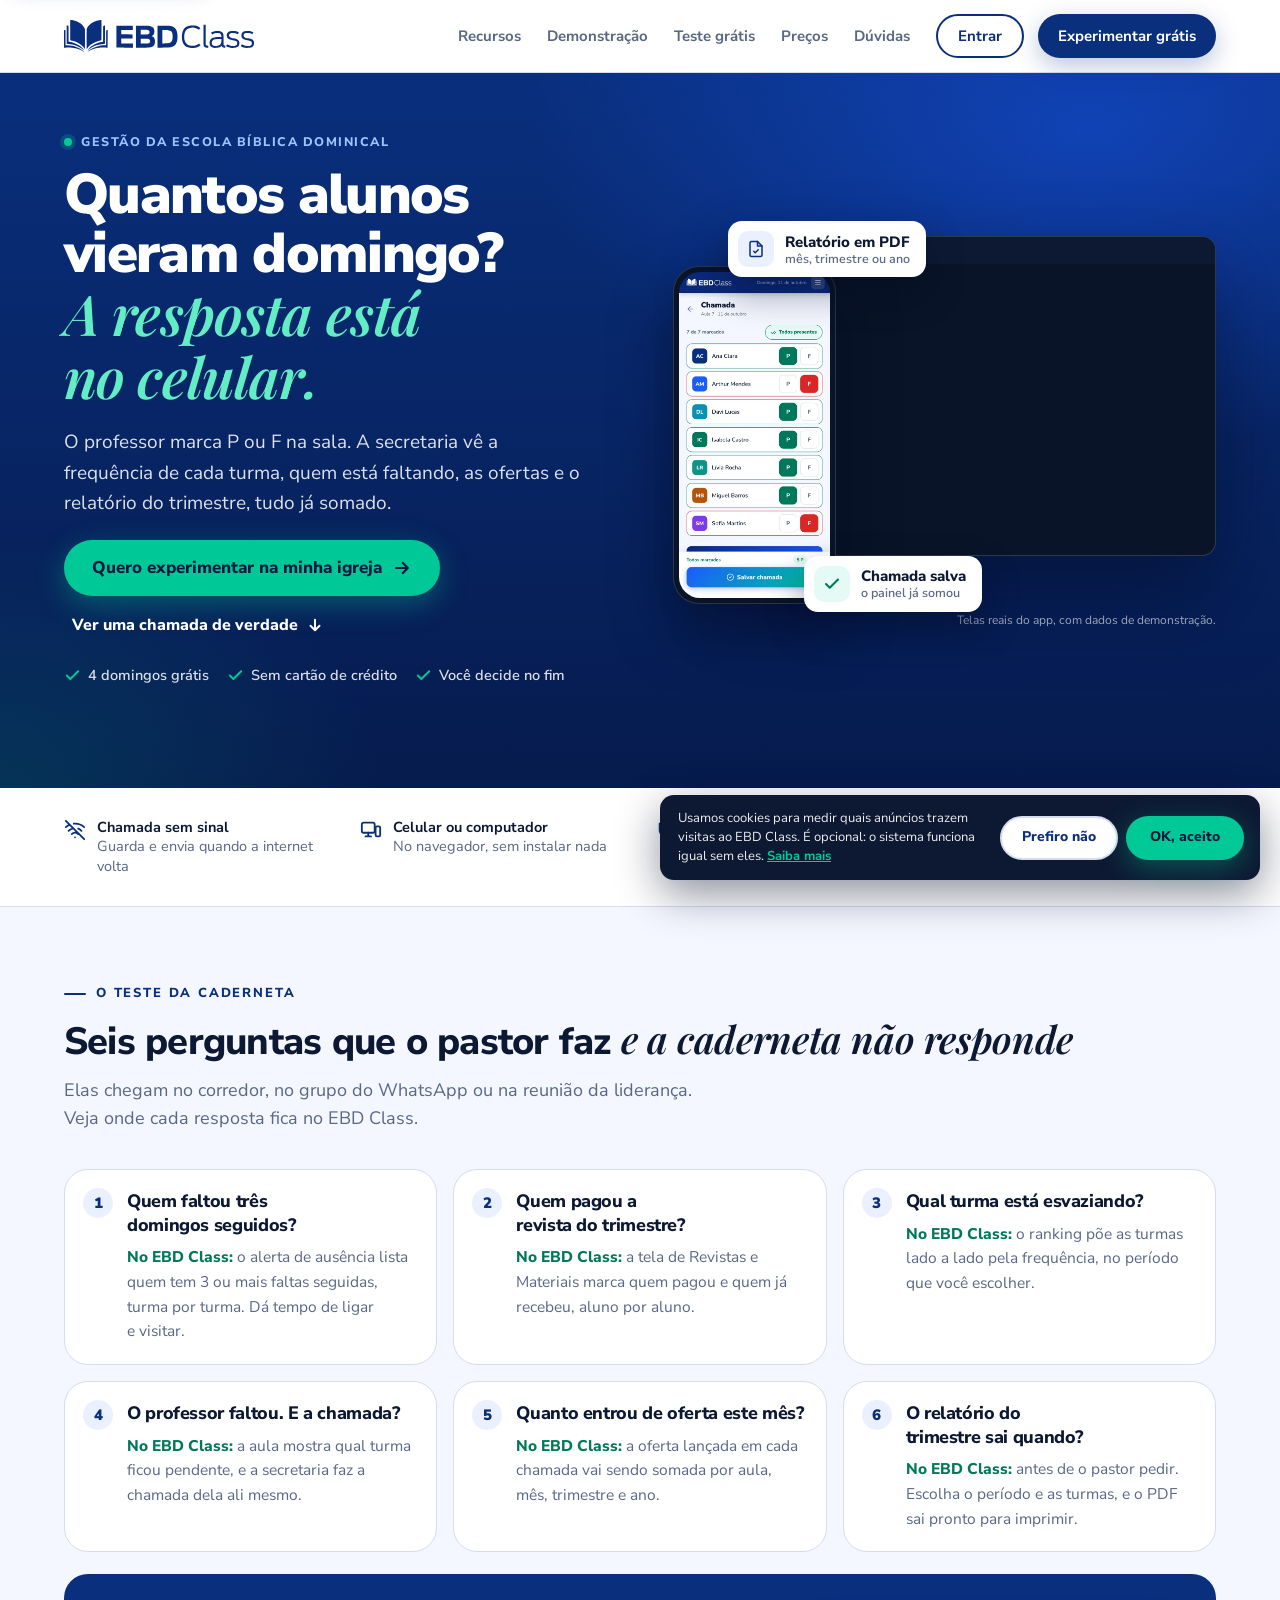
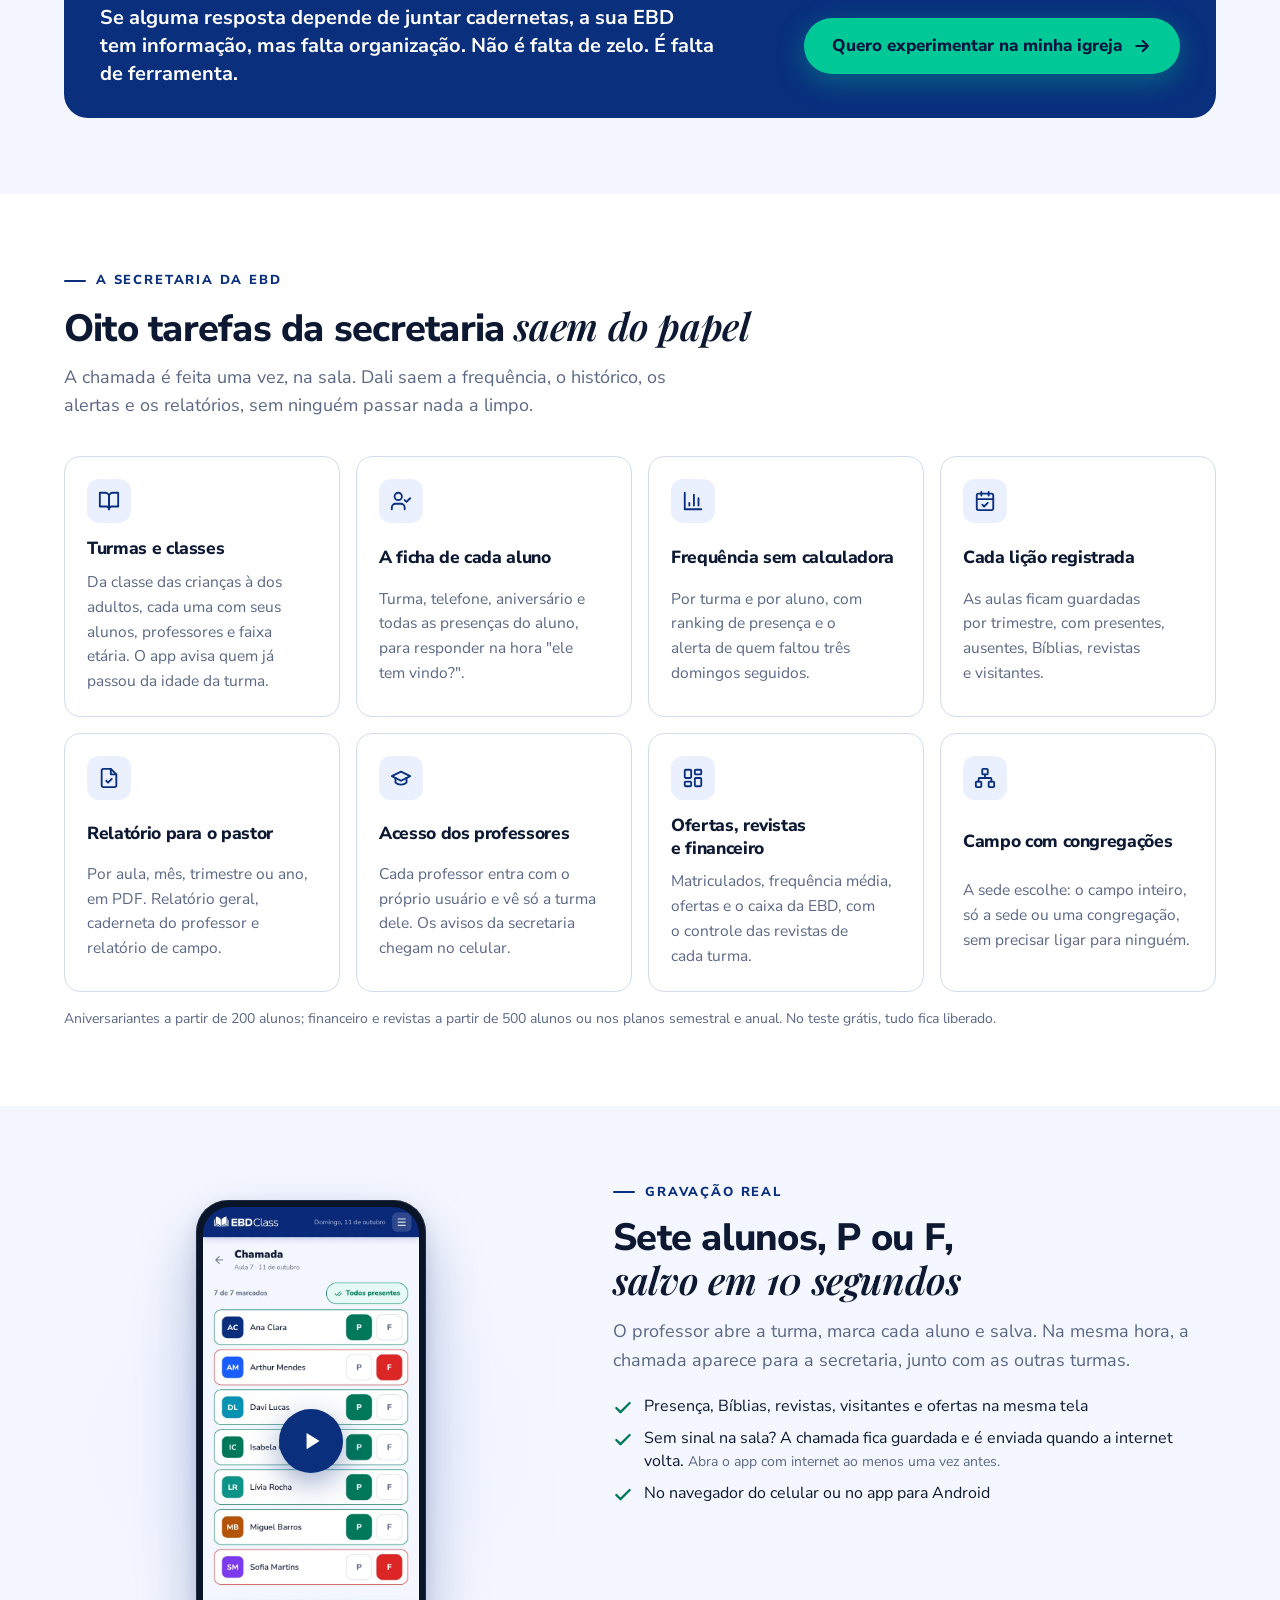
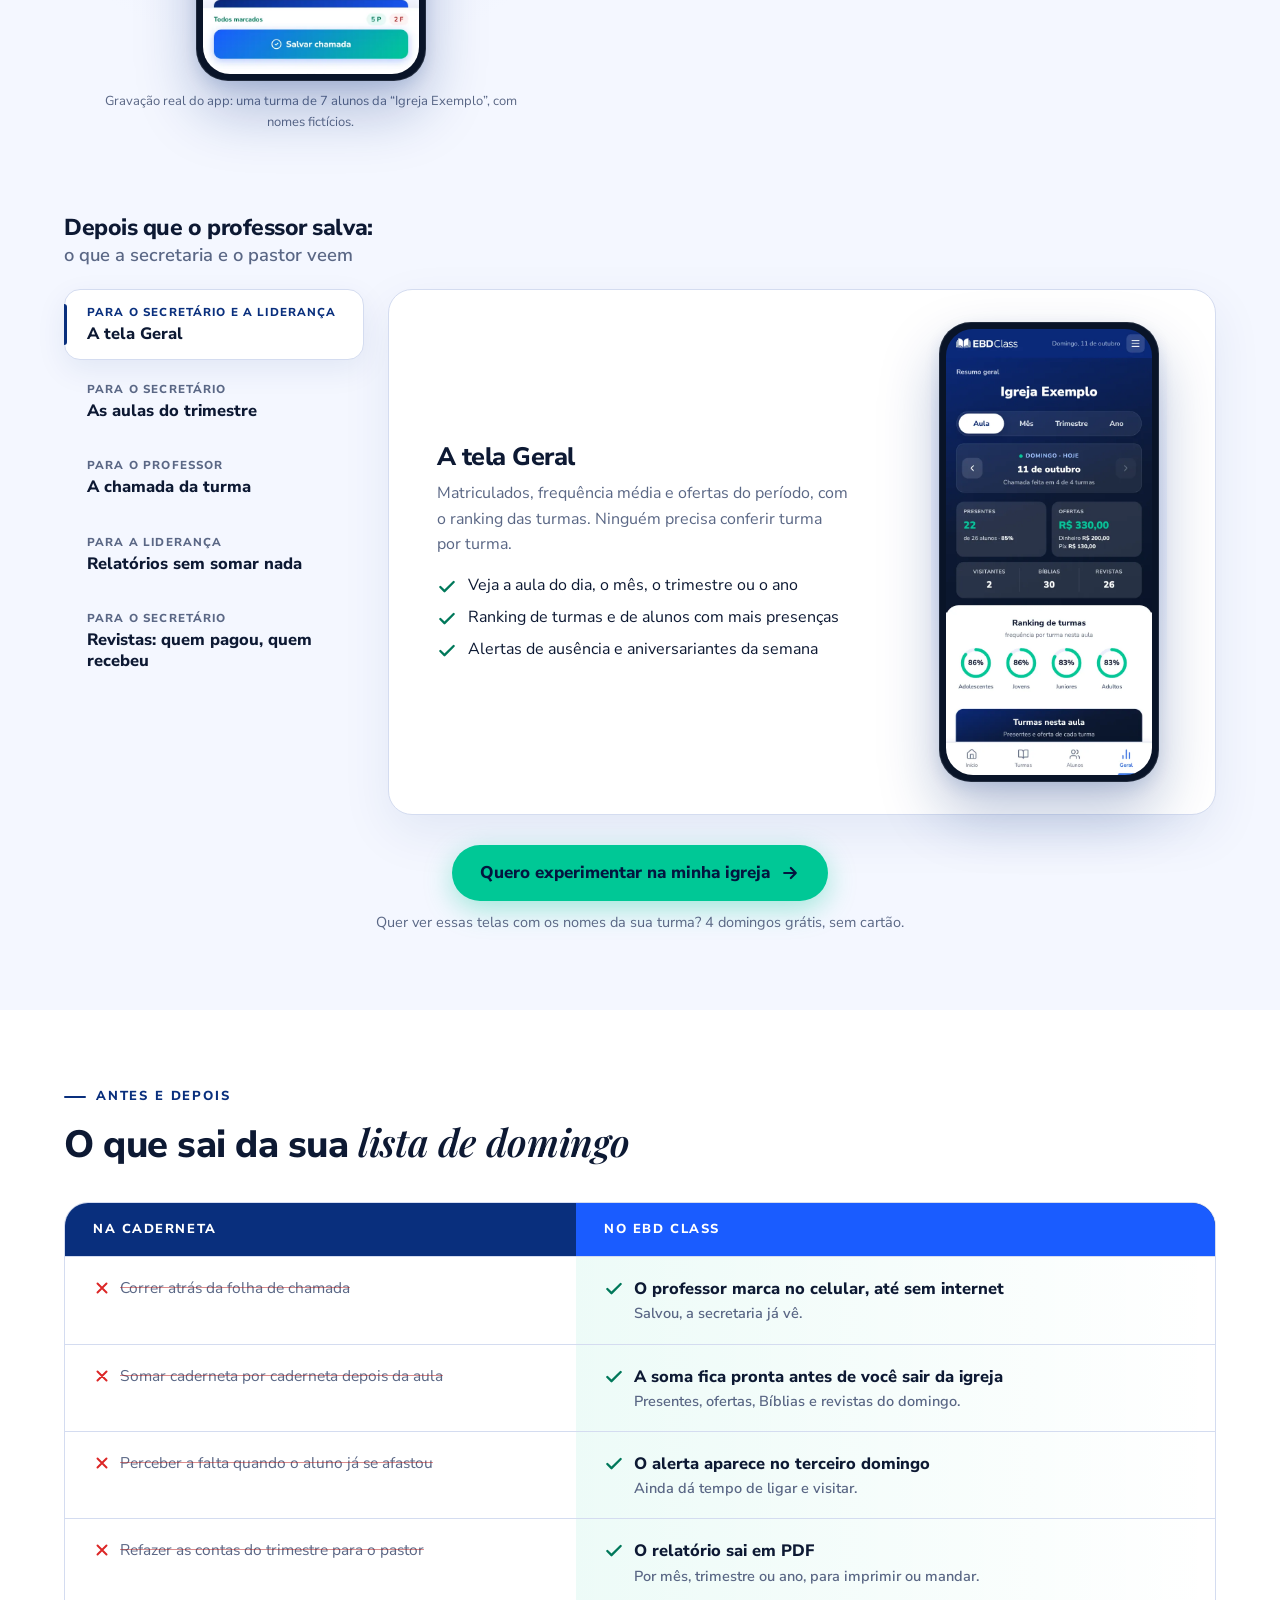
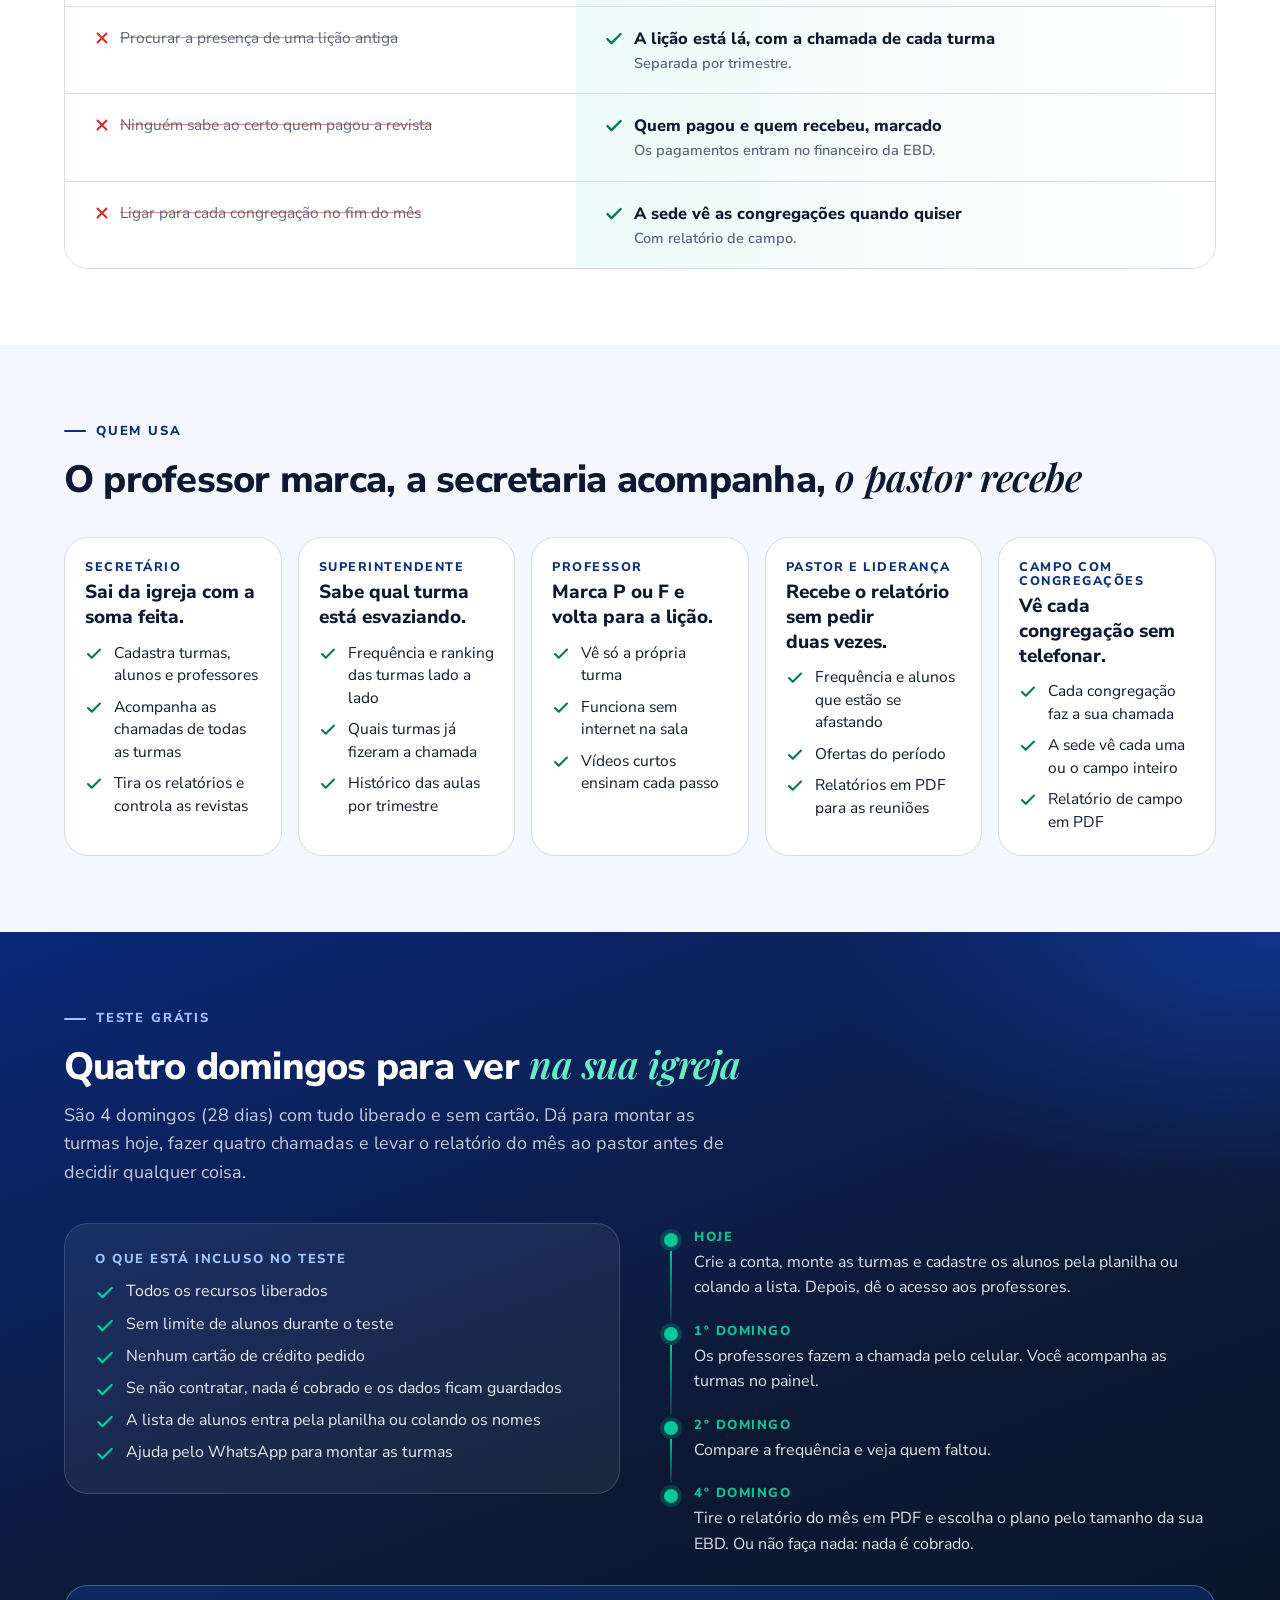
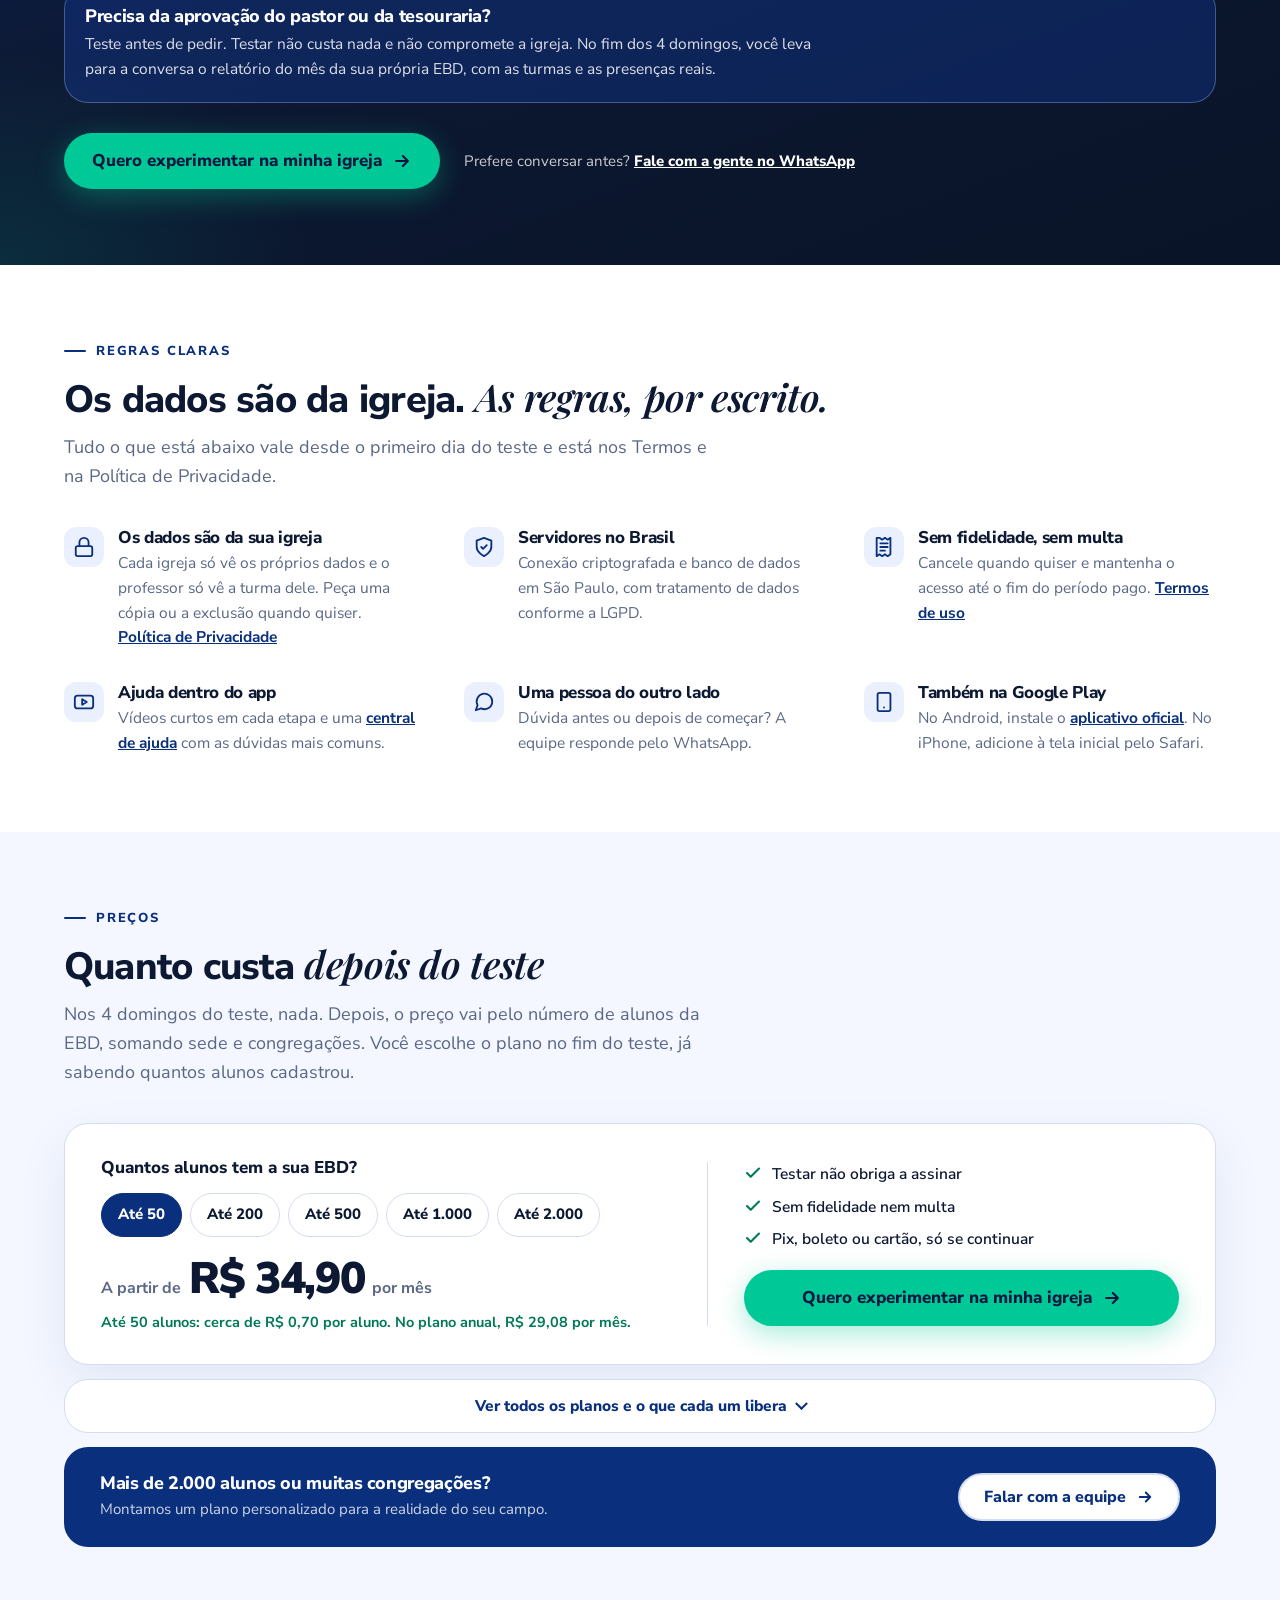
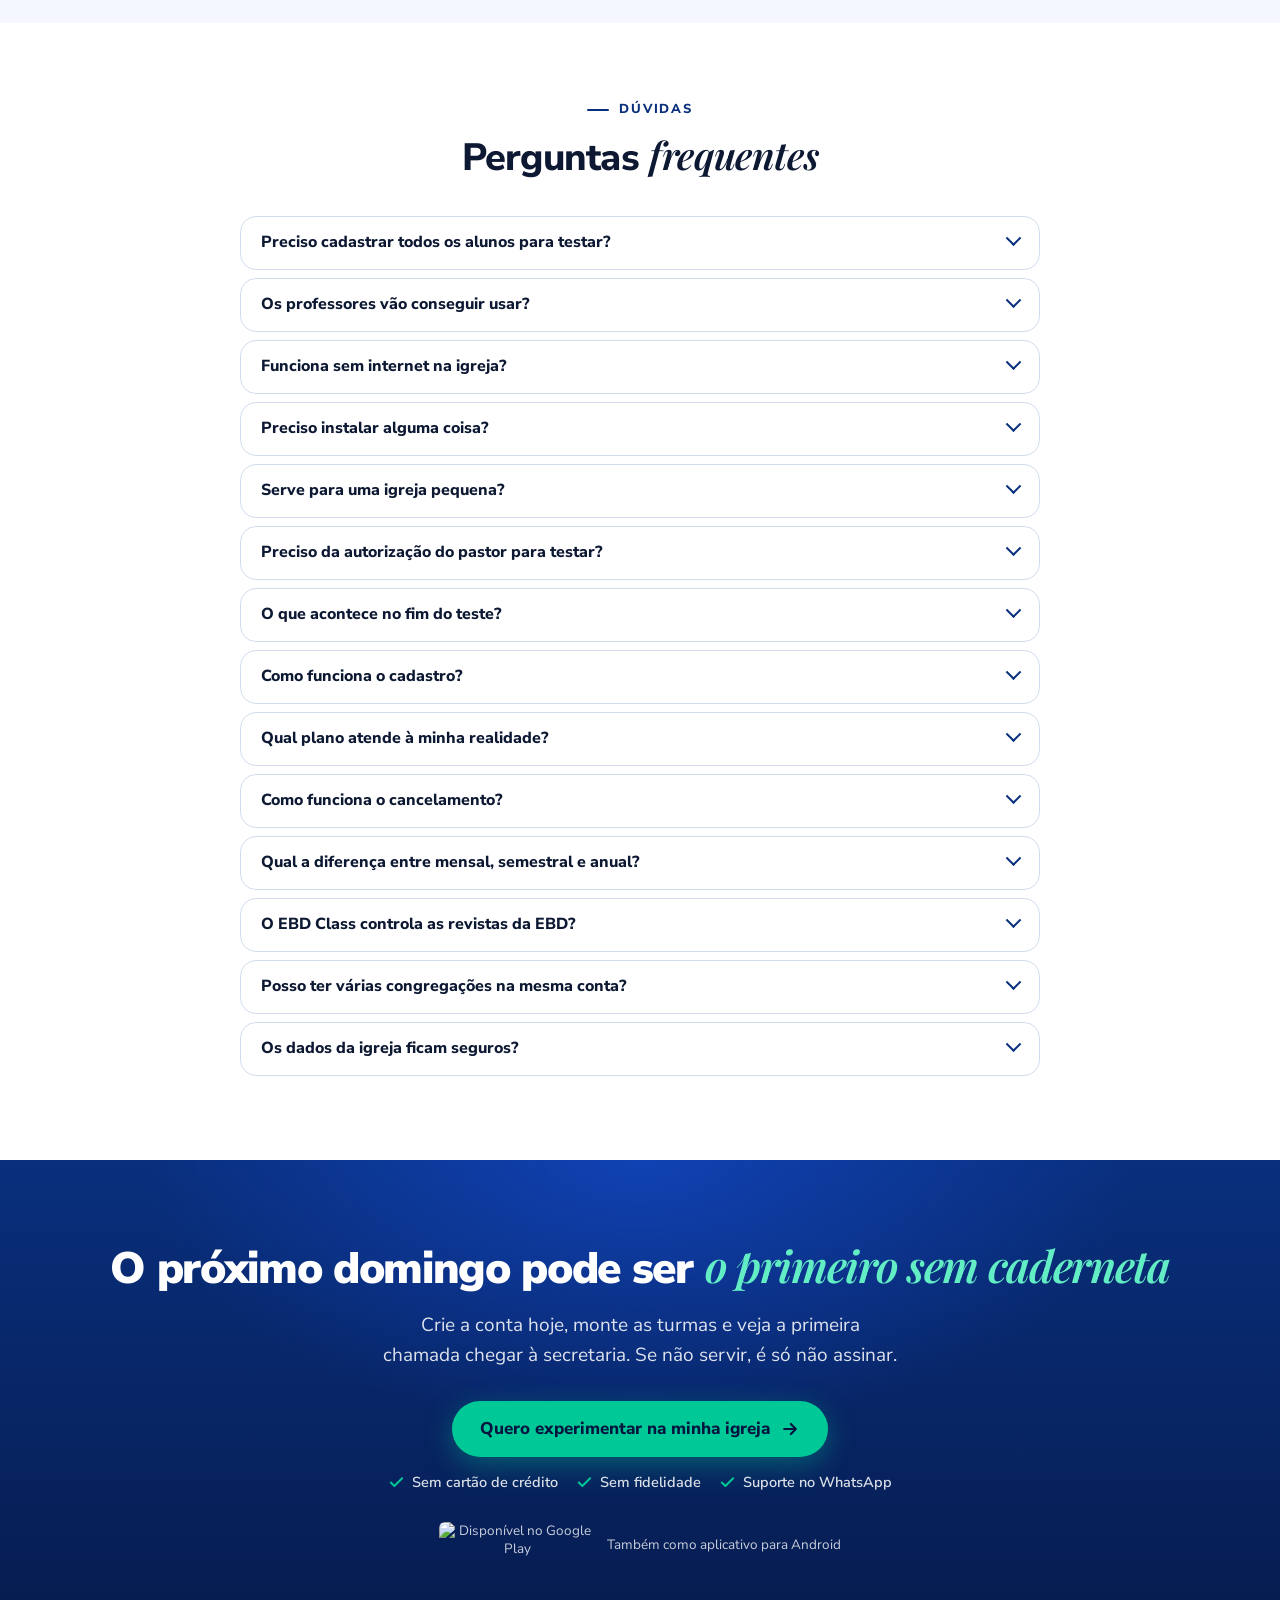
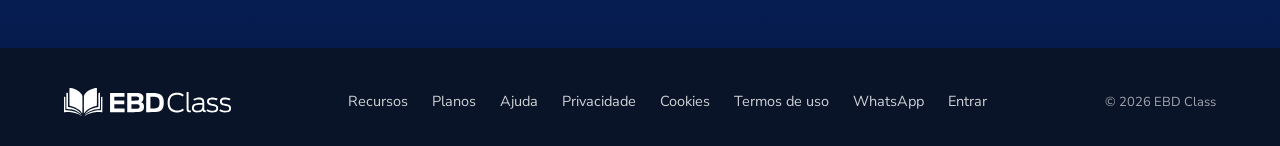
==== commit 700a97cb: "Tira a leitura da lista por foto da caderneta O recurso saiu do app (custo por foto). A Política de " ====
--- a/index.html
+++ b/index.html
@@ -48,7 +48,7 @@
      "url":"https://ebdclass.com.br/","publisher":{"@id":"https://ebdclass.com.br/#org"},
      "offers":{"@type":"AggregateOffer","priceCurrency":"BRL","lowPrice":"34.90","highPrice":"319.90","offerCount":"5"}},
     {"@type":"FAQPage","mainEntity":[
-      {"@type":"Question","name":"Preciso cadastrar todos os alunos para testar?","acceptedAnswer":{"@type":"Answer","text":"Não. Comece com uma turma e alguns alunos e faça a primeira chamada. Depois, inclua as outras turmas com calma: tire uma foto da caderneta ou abra a planilha, e a lista de alunos entra de uma vez para você conferir. Durante o teste não há limite de alunos."}},
+      {"@type":"Question","name":"Preciso cadastrar todos os alunos para testar?","acceptedAnswer":{"@type":"Answer","text":"Não. Comece com uma turma e alguns alunos e faça a primeira chamada. Depois, inclua as outras turmas com calma: abra a planilha ou cole a lista, e os alunos entram de uma vez para você conferir. Durante o teste não há limite de alunos."}},
       {"@type":"Question","name":"Os professores vão conseguir usar?","acceptedAnswer":{"@type":"Answer","text":"A chamada é uma lista com os botões P e F para cada aluno, no celular. O professor não cria conta: recebe do secretário o usuário e a senha e já vê a turma dele. O app tem vídeos curtos de cada passo e, se alguém travar, a equipe ajuda pelo WhatsApp."}},
       {"@type":"Question","name":"Funciona sem internet na igreja?","acceptedAnswer":{"@type":"Answer","text":"Sim. Se faltar sinal na sala, a chamada fica guardada no celular e é enviada quando a internet voltar. Para isso, abra o app com internet ao menos uma vez antes."}},
       {"@type":"Question","name":"Preciso instalar alguma coisa?","acceptedAnswer":{"@type":"Answer","text":"Não. O EBD Class funciona direto no navegador do celular ou do computador, com os mesmos dados nos dois. No Android também há o aplicativo na Google Play; no iPhone, é possível adicionar o EBD Class à tela inicial pelo Safari."}},
@@ -438,12 +438,12 @@
           <li><svg width="20" height="20" aria-hidden="true"><use href="#i-check"/></svg>Sem limite de alunos durante o teste</li>
           <li><svg width="20" height="20" aria-hidden="true"><use href="#i-check"/></svg>Nenhum cartão de crédito pedido</li>
           <li><svg width="20" height="20" aria-hidden="true"><use href="#i-check"/></svg>Se não contratar, nada é cobrado e os dados ficam guardados</li>
-          <li><svg width="20" height="20" aria-hidden="true"><use href="#i-check"/></svg>A lista de alunos entra por foto da caderneta, planilha ou colando os nomes</li>
+          <li><svg width="20" height="20" aria-hidden="true"><use href="#i-check"/></svg>A lista de alunos entra pela planilha ou colando os nomes</li>
           <li><svg width="20" height="20" aria-hidden="true"><use href="#i-check"/></svg>Ajuda pelo WhatsApp para montar as turmas</li>
         </ul>
       </div>
       <ol class="timeline rv" aria-label="Como aproveitar os 4 domingos">
-        <li><b>Hoje</b><span>Crie a conta, monte as turmas e cadastre os alunos por uma foto da caderneta, pela planilha ou colando a lista. Depois, dê o acesso aos professores.</span></li>
+        <li><b>Hoje</b><span>Crie a conta, monte as turmas e cadastre os alunos pela planilha ou colando a lista. Depois, dê o acesso aos professores.</span></li>
         <li><b>1º domingo</b><span>Os professores fazem a chamada pelo celular. Você acompanha as turmas no painel.</span></li>
         <li><b>2º domingo</b><span>Compare a frequência e veja quem faltou.</span></li>
         <li><b>4º domingo</b><span>Tire o relatório do mês em PDF e escolha o plano pelo tamanho da sua EBD. Ou não faça nada: nada é cobrado.</span></li>
@@ -568,7 +568,7 @@
       <h2 class="h2" id="h-faq">Perguntas <em>frequentes</em></h2>
     </div>
     <div class="faq">
-      <details><summary>Preciso cadastrar todos os alunos para testar?</summary><div class="ans"><p>Não. Comece com uma turma e alguns alunos e faça a primeira chamada. Depois, inclua as outras turmas com calma: tire uma foto da caderneta ou abra a planilha, e a lista de alunos entra de uma vez para você conferir. Durante o teste não há limite de alunos.</p></div></details>
+      <details><summary>Preciso cadastrar todos os alunos para testar?</summary><div class="ans"><p>Não. Comece com uma turma e alguns alunos e faça a primeira chamada. Depois, inclua as outras turmas com calma: abra a planilha ou cole a lista, e os alunos entram de uma vez para você conferir. Durante o teste não há limite de alunos.</p></div></details>
       <details><summary>Os professores vão conseguir usar?</summary><div class="ans"><p>A chamada é uma lista com os botões P e F para cada aluno, no celular. O professor não cria conta: recebe do secretário o usuário e a senha e já vê a turma dele.</p><p>O app tem vídeos curtos de cada passo e, se alguém travar, a equipe ajuda pelo <a href="https://wa.me/5586988197951" target="_blank" rel="noopener" data-track="whatsapp_click" data-where="faq_professores">WhatsApp</a>.</p></div></details>
       <details><summary>Funciona sem internet na igreja?</summary><div class="ans"><p>Sim. Se faltar sinal na sala, a chamada fica guardada no celular e é enviada quando a internet voltar. Para isso, abra o app com internet ao menos uma vez antes.</p></div></details>
       <details><summary>Preciso instalar alguma coisa?</summary><div class="ans"><p>Não. O EBD Class funciona direto no navegador do celular ou do computador, com os mesmos dados nos dois. No Android, também há o aplicativo na <a href="https://play.google.com/store/apps/details?id=br.com.ebdclass.app" target="_blank" rel="noopener" data-track="play_store_click" data-where="faq">Google Play</a>. No iPhone, basta adicionar o EBD Class à tela inicial pelo Safari.</p></div></details>
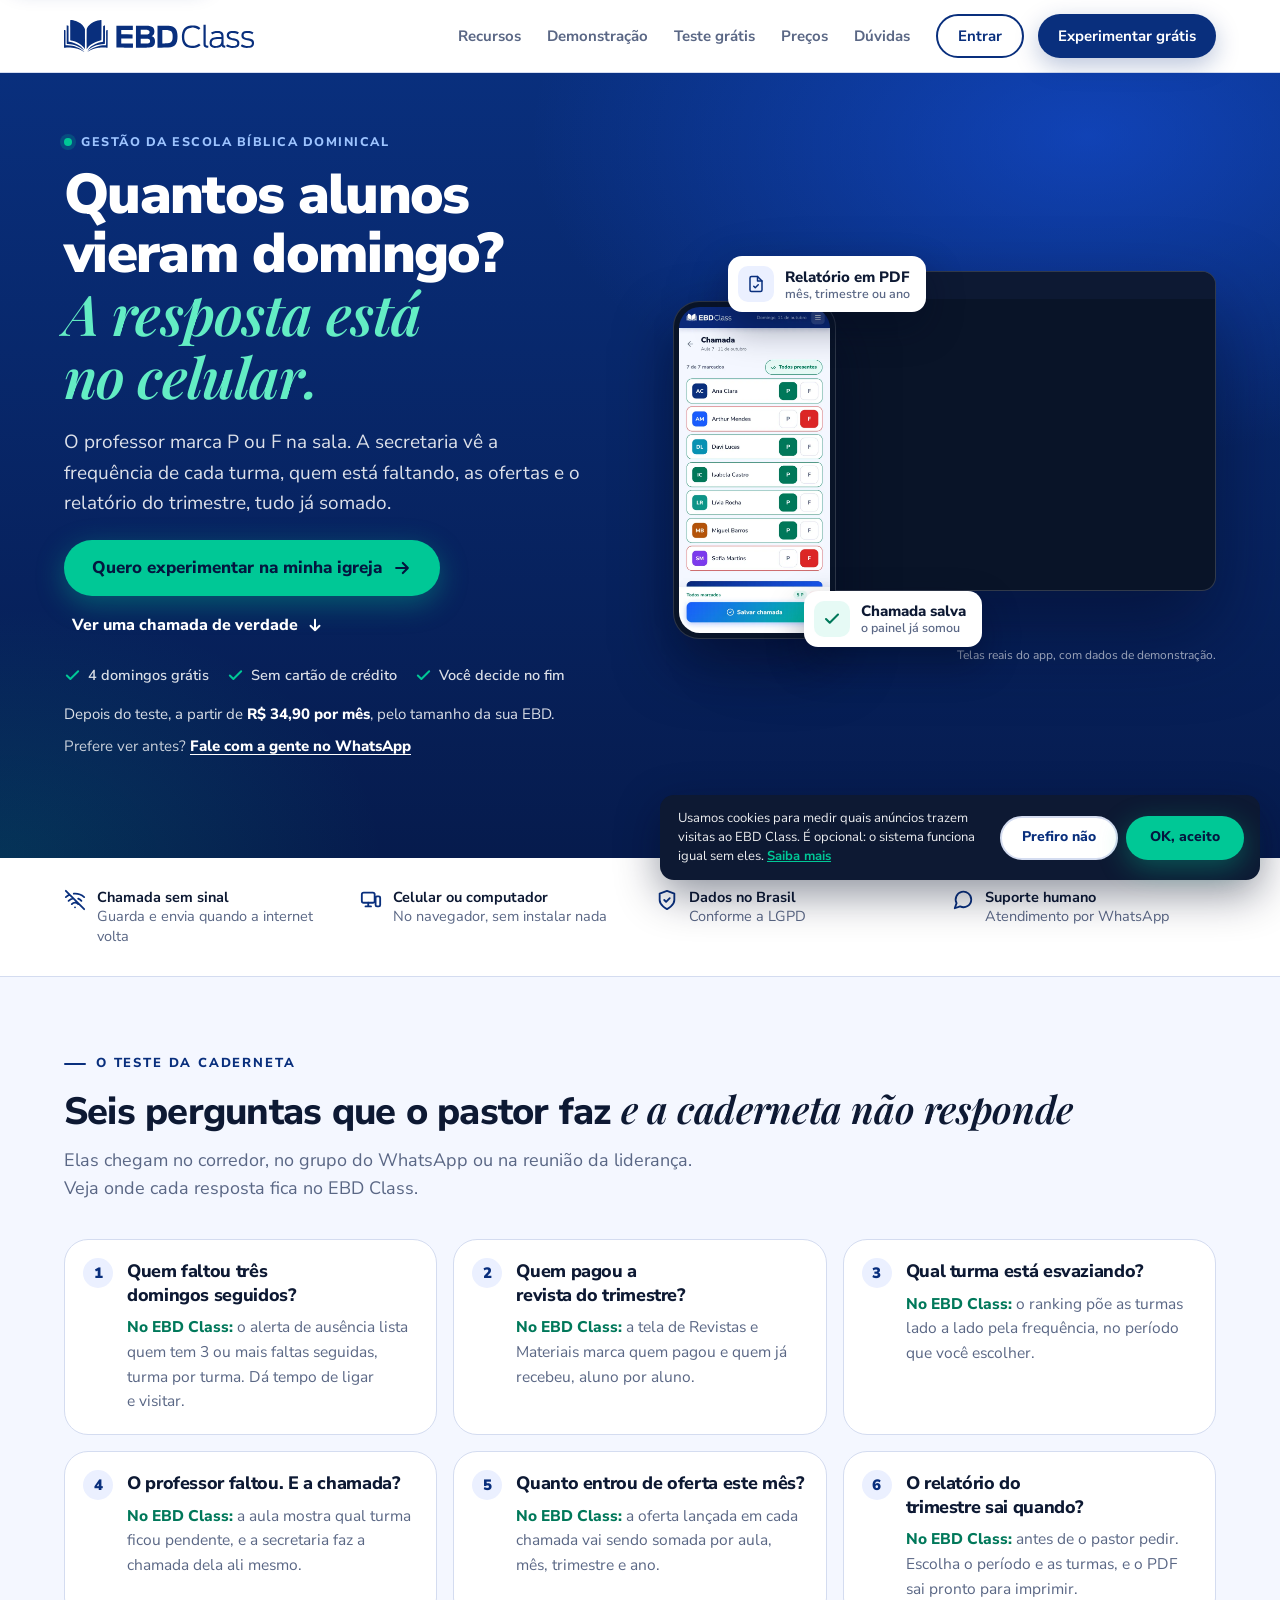
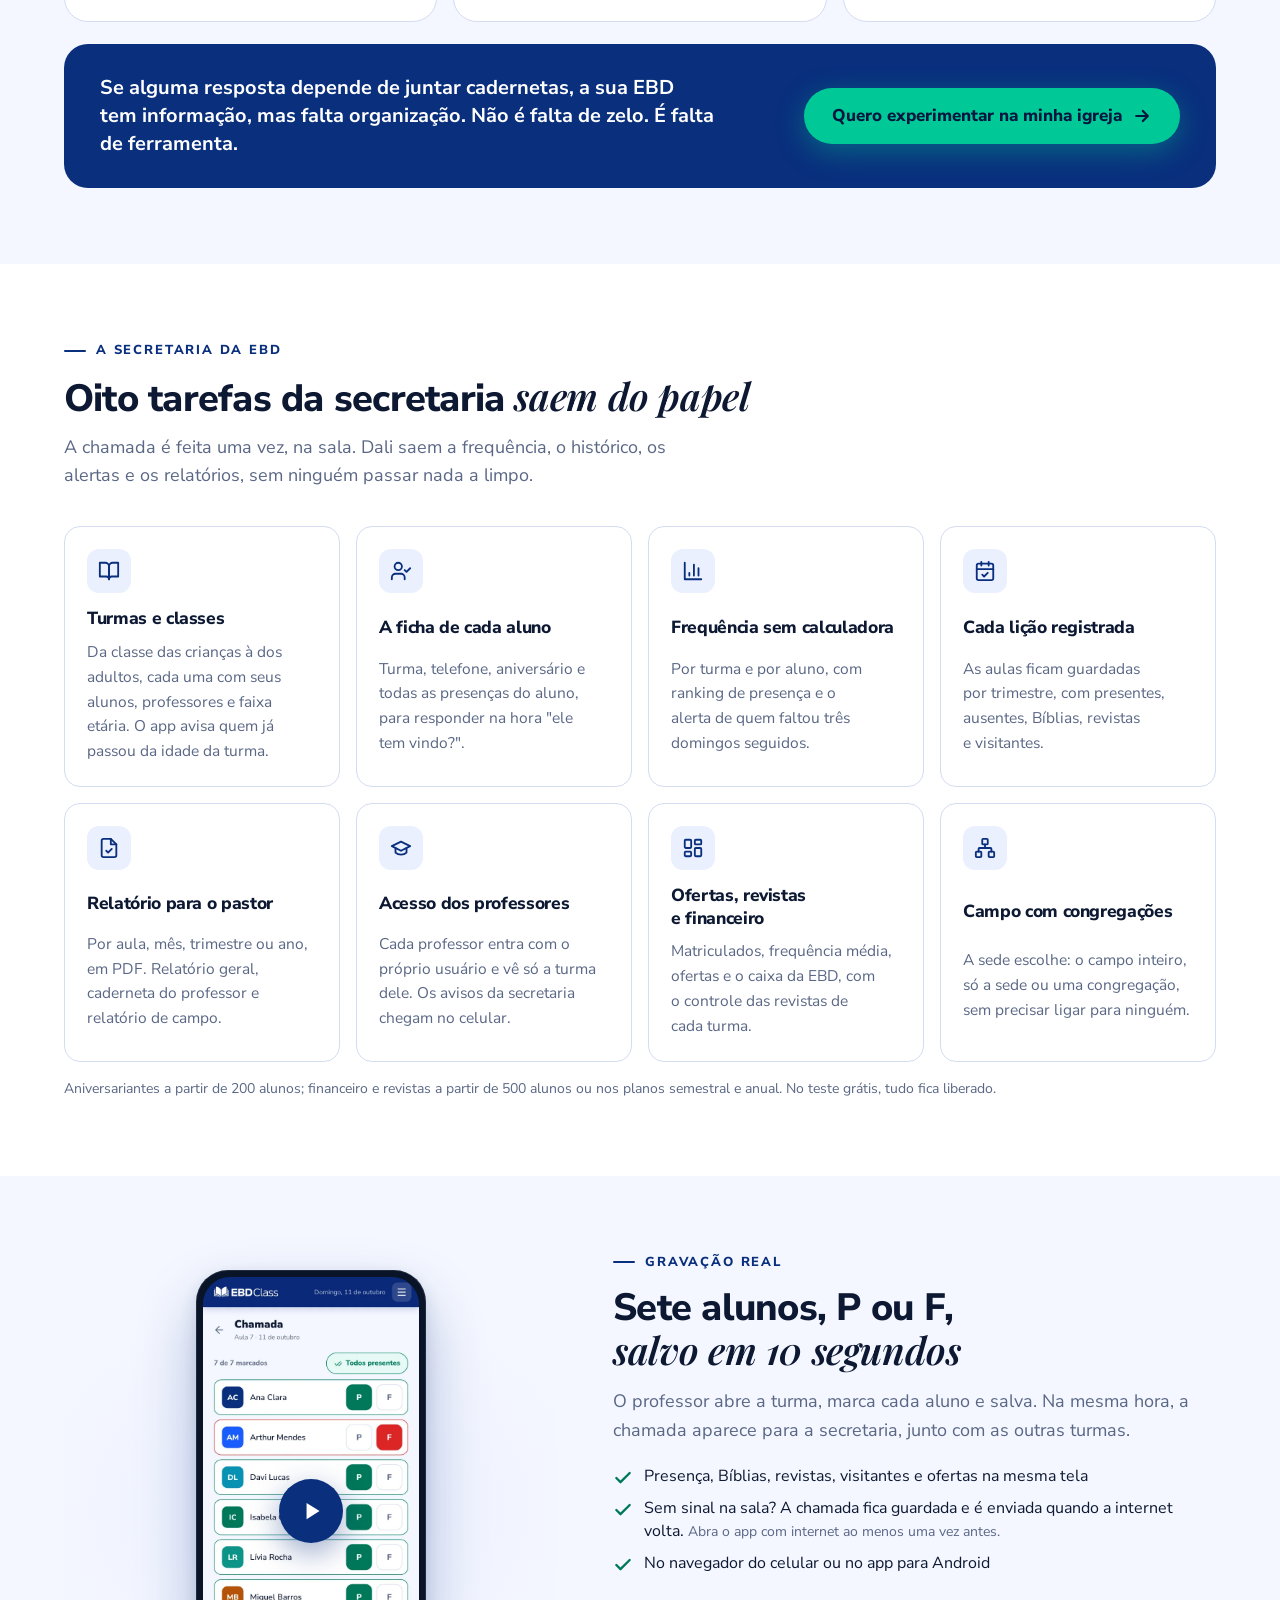
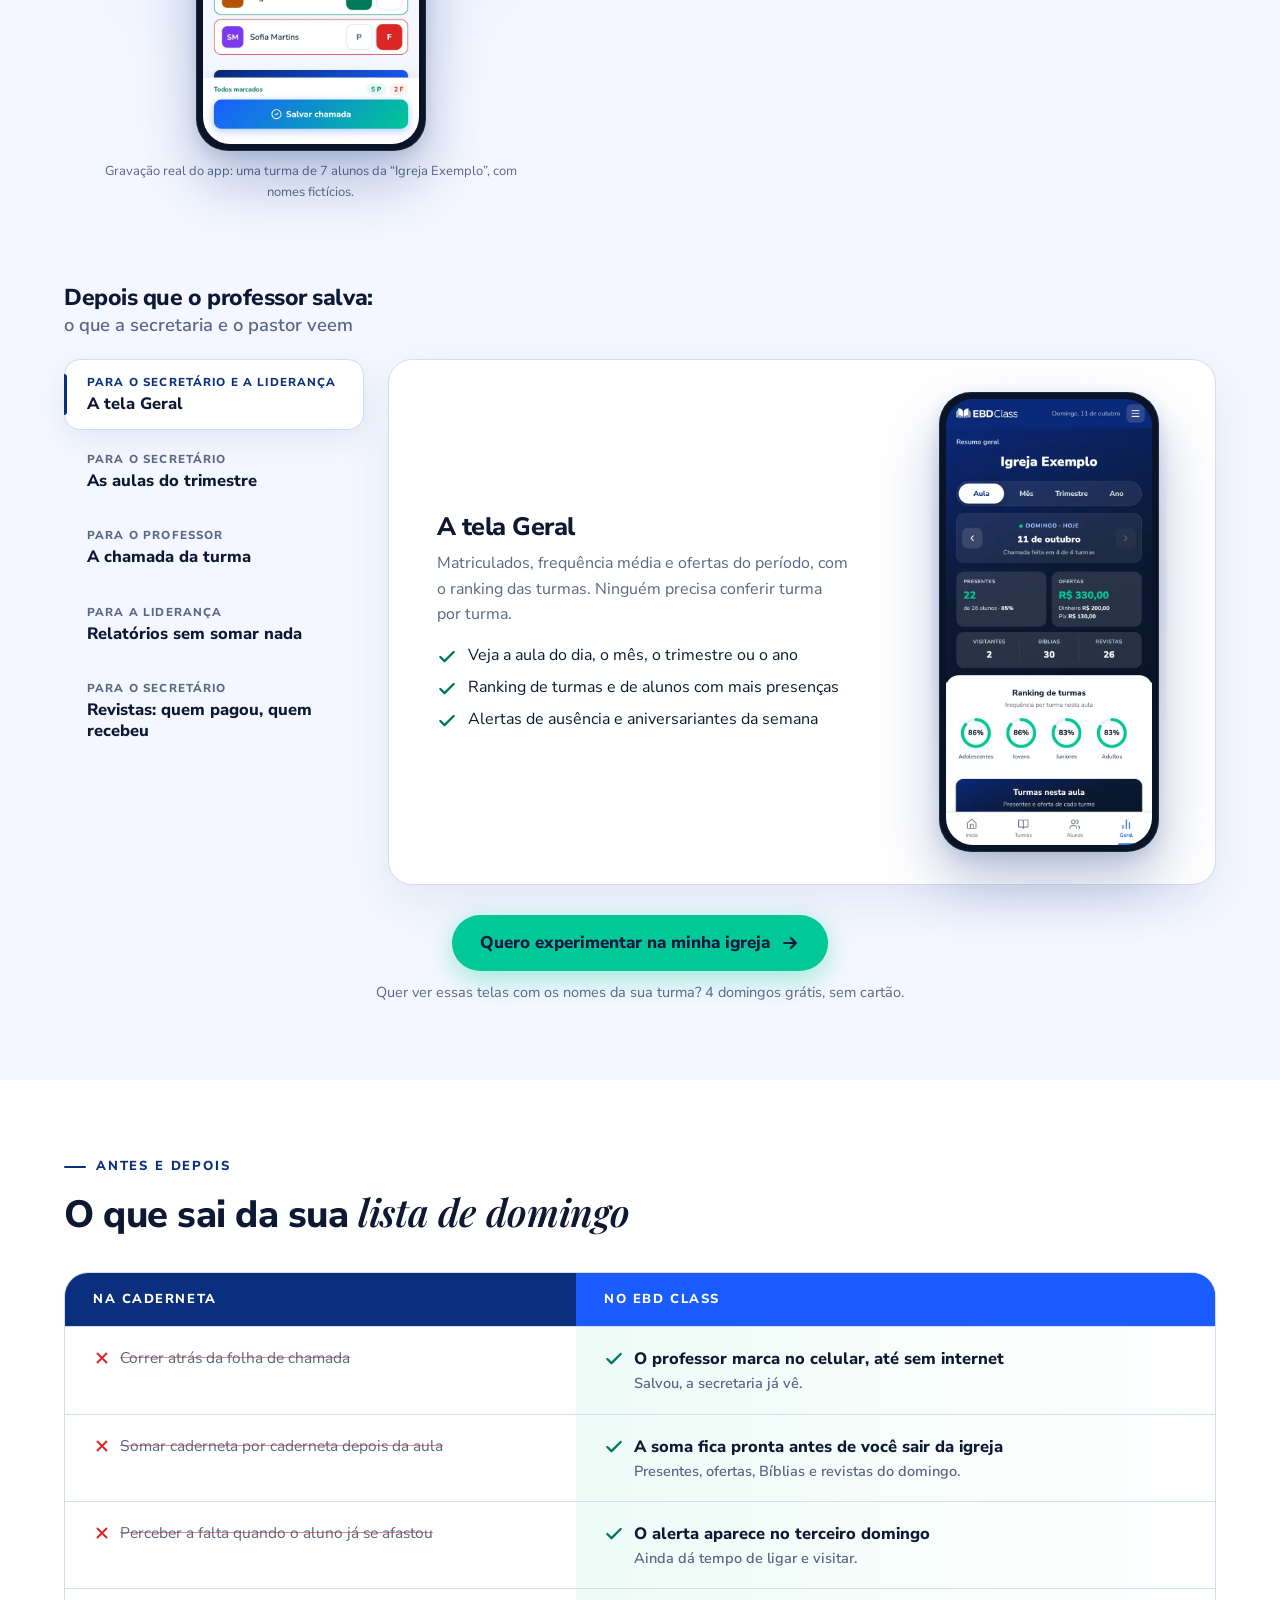
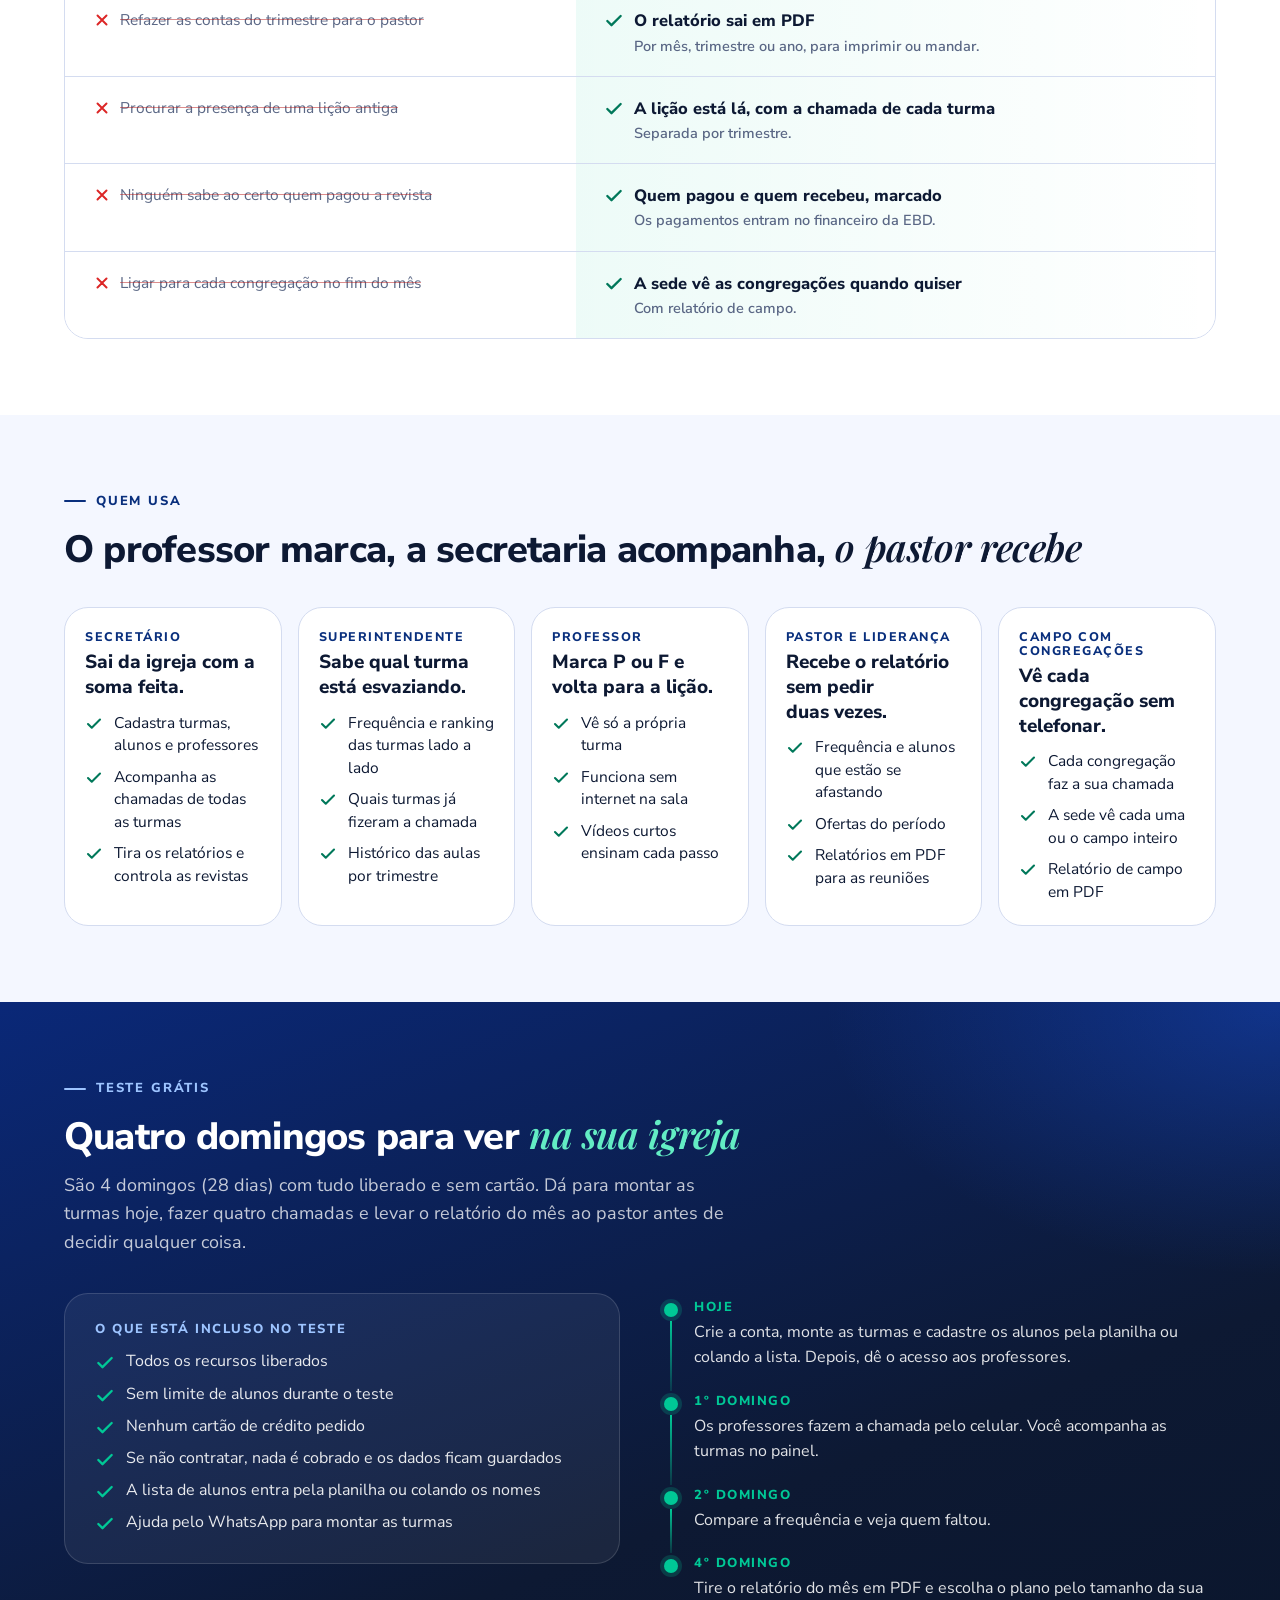
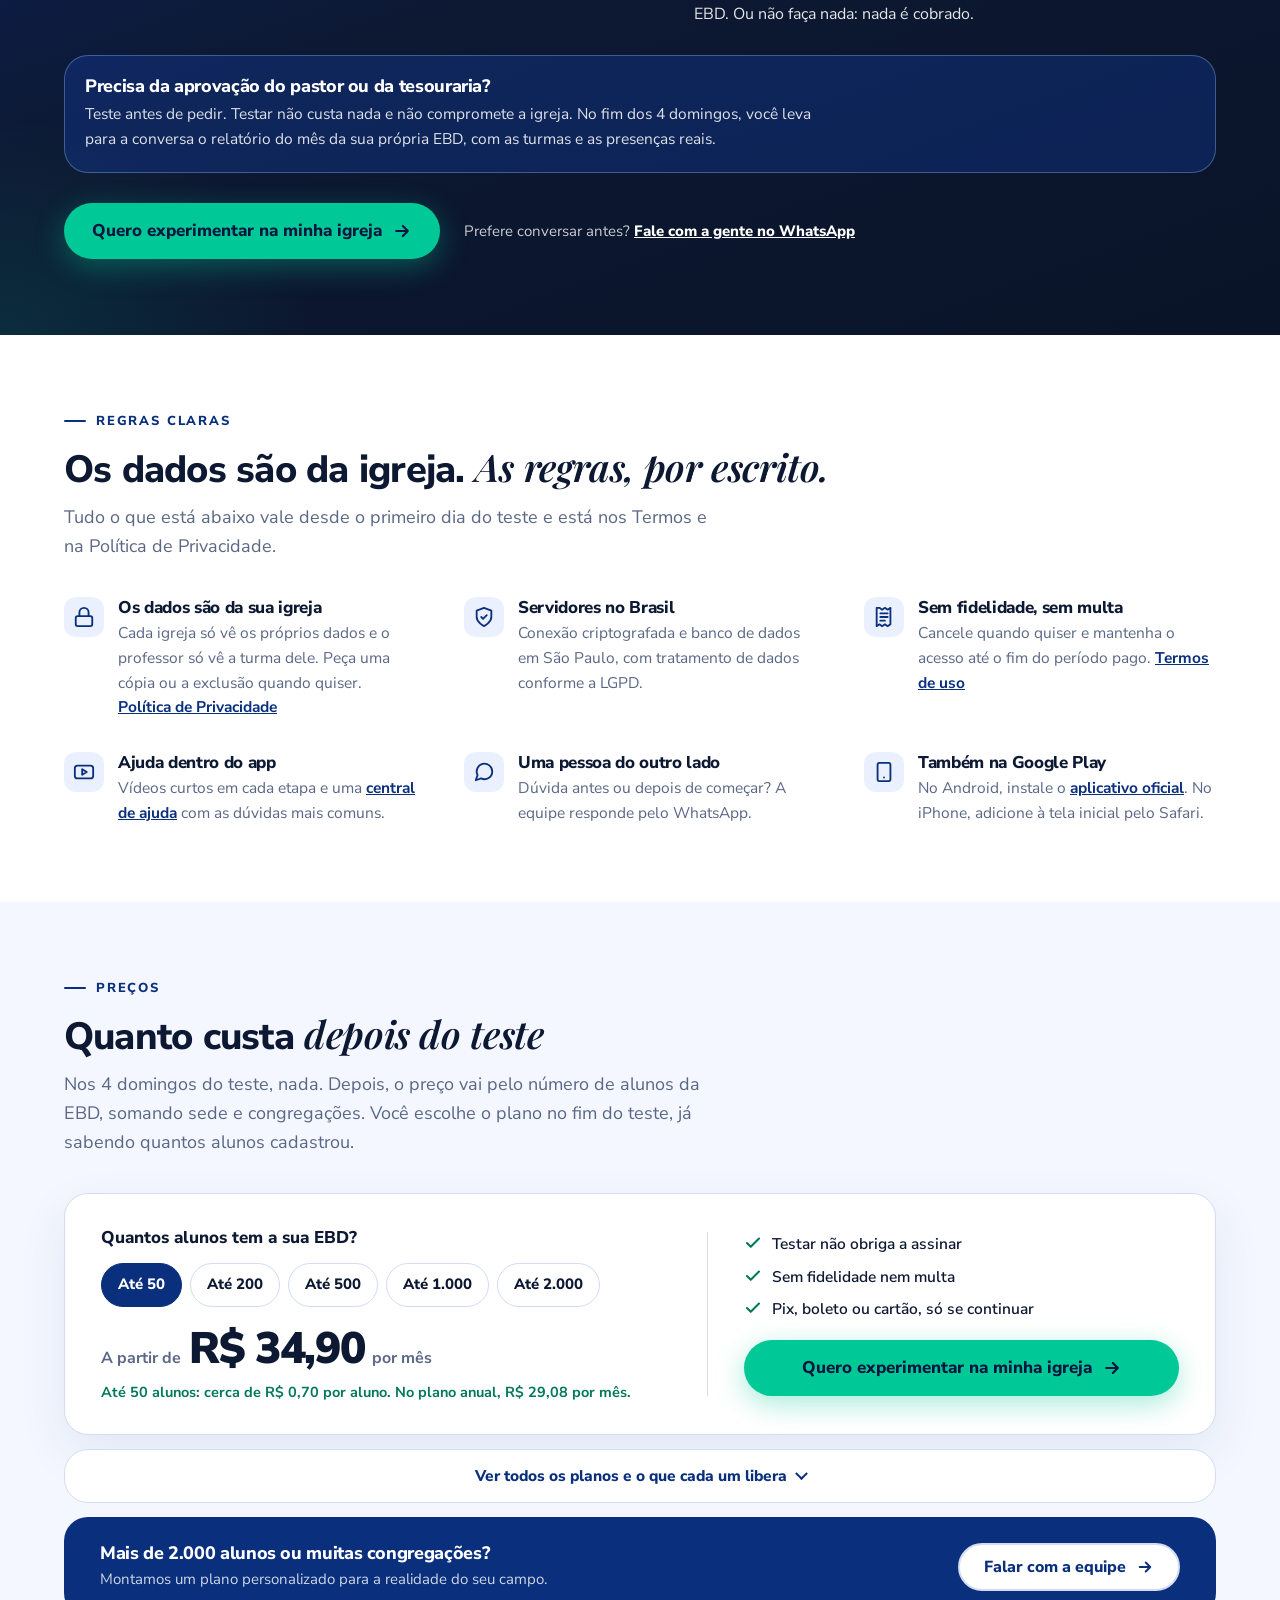
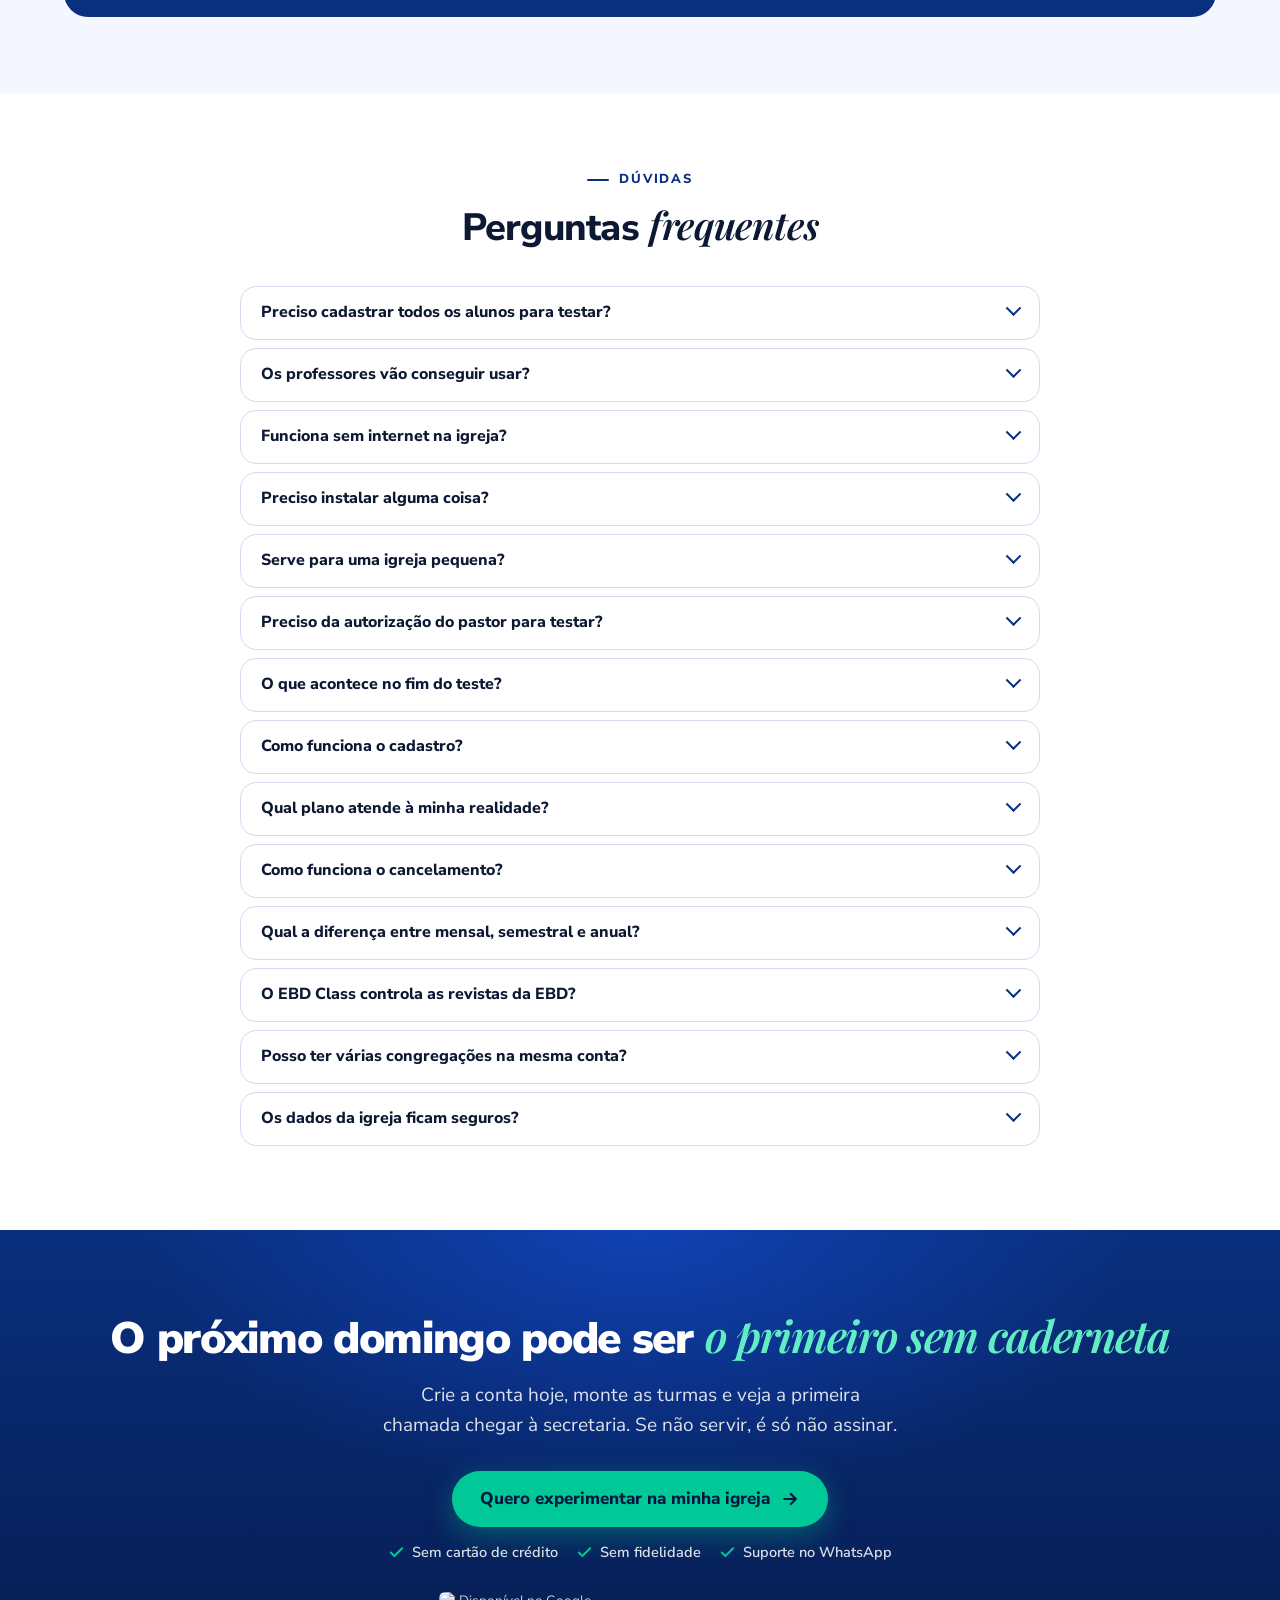
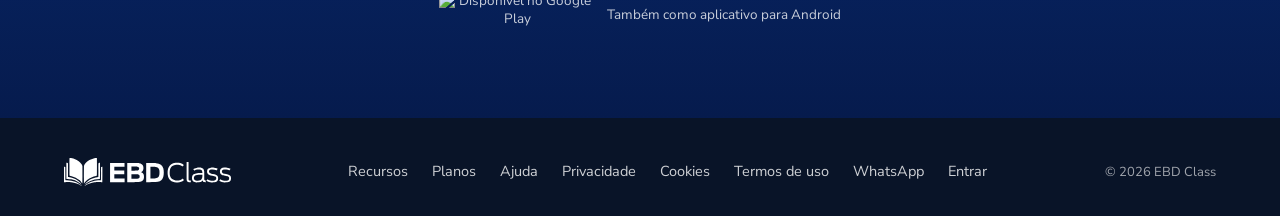
==== commit 7ff1cfa3: "Capa com preço e WhatsApp, Entrar discreto e medição sem perdas Umami (30 dias até 24/11/2026): 1.16" ====
--- a/index.html
+++ b/index.html
@@ -100,7 +100,7 @@
 <header class="nav" id="topo">
   <div class="wrap nav-in">
     <a class="brand" href="#topo" aria-label="EBD Class — início"><img src="logo.svg" width="167" height="28" alt="EBD Class"></a>
-    <a class="btn btn-outline btn-sm nav-login-bar" href="https://app.ebdclass.com.br/login" data-track="login_click" data-where="nav">Entrar</a>
+    <a class="nav-login-bar" href="https://app.ebdclass.com.br/login" data-track="login_click" data-where="nav_celular">Já uso · Entrar</a>
     <button class="burger" type="button" aria-expanded="false" aria-controls="menu" aria-label="Abrir menu"><span></span><span></span><span></span></button>
     <nav class="nav-links" id="menu" aria-label="Principal">
       <a href="#recursos">Recursos</a>
@@ -132,6 +132,8 @@
         <li><svg width="17" height="17" aria-hidden="true"><use href="#i-check"/></svg>Sem cartão de crédito</li>
         <li><svg width="17" height="17" aria-hidden="true"><use href="#i-check"/></svg>Você decide no fim</li>
       </ul>
+      <p class="hero-preco">Depois do teste, a partir de <b>R$ 34,90 por mês</b>, pelo tamanho da sua EBD.</p>
+      <p class="hero-zap">Prefere ver antes? <a href="https://wa.me/5586988197951?text=Ol%C3%A1!%20Quero%20ver%20o%20EBD%20Class%20funcionando%20na%20minha%20igreja." target="_blank" rel="noopener" data-track="whatsapp_click" data-where="hero">Fale com a gente no WhatsApp</a></p>
     </div>
     <div class="hero-visual">
       <!-- Os mesmos cartões do anúncio "Imagem | Telas" do Instagram -->
--- a/landing.css
+++ b/landing.css
@@ -58,7 +58,8 @@
 .brand{display:flex;align-items:center;margin-right:auto}
 .brand img{height:28px;width:auto}
 .nav-links{display:none}
-.nav-login-bar{display:inline-flex;border-color:var(--blue);color:var(--blue)}
+/* No celular, "Entrar" é um link discreto: o botão de borda azul competia com o teste grátis (Umami, nov/2026: 26 cliques em Entrar contra 3 no teste). */
+.nav-login-bar{display:inline-flex;align-items:center;min-height:44px;padding:0 6px;font-size:14px;font-weight:700;color:var(--blue);text-decoration:none}
 .burger{-webkit-tap-highlight-color:transparent;display:inline-flex;flex-direction:column;justify-content:center;gap:5px;width:44px;height:44px;padding:11px;border:0;background:transparent;border-radius:12px;cursor:pointer}
 .burger span{display:block;height:2px;width:100%;background:var(--ink);border-radius:2px;transition:transform .25s,opacity .2s}
 .burger[aria-expanded="true"] span:nth-child(1){transform:translateY(7px) rotate(45deg)}
@@ -130,6 +131,10 @@
 .hero-points{display:flex;flex-wrap:wrap;gap:8px 18px;font-size:14.5px;font-weight:600;color:rgba(255,255,255,.85);margin-bottom:24px}
 .hero-points li{display:flex;align-items:center;gap:7px}
 .hero-points svg{color:var(--green);flex-shrink:0}
+.hero-preco{font-size:15px;color:rgba(255,255,255,.85);margin:-10px 0 8px}
+.hero-preco b{color:#fff;font-weight:800}
+.hero-zap{font-size:15px;color:rgba(255,255,255,.78);margin-bottom:24px}
+.hero-zap a{color:#fff;font-weight:800;text-decoration:underline;text-underline-offset:3px}
 .hero-visual{position:relative;width:100%;max-width:560px;margin-inline:auto;padding-bottom:7%}
 .shot-desk{margin-left:15%;border-radius:14px;background:#091428;border:1px solid rgba(255,255,255,.16);box-shadow:0 40px 80px rgba(3,10,35,.5);overflow:hidden}
 .shot-desk .bar{display:flex;gap:6px;padding:9px 12px;background:#0D1933}
@@ -161,6 +166,7 @@
 @media(max-width:639px){
   .btn-lg{font-size:16px;padding:10px 18px;gap:8px}
   .hero-points{justify-content:center}
+  .hero-preco,.hero-zap{text-align:center}
   .hero-visual{padding-bottom:0}
   .shot-desk,.demo-note{display:none}
   .shot-phone{position:relative;left:auto;bottom:auto;width:min(54%,214px);margin:0 auto -84px;border-radius:28px;padding:6px}
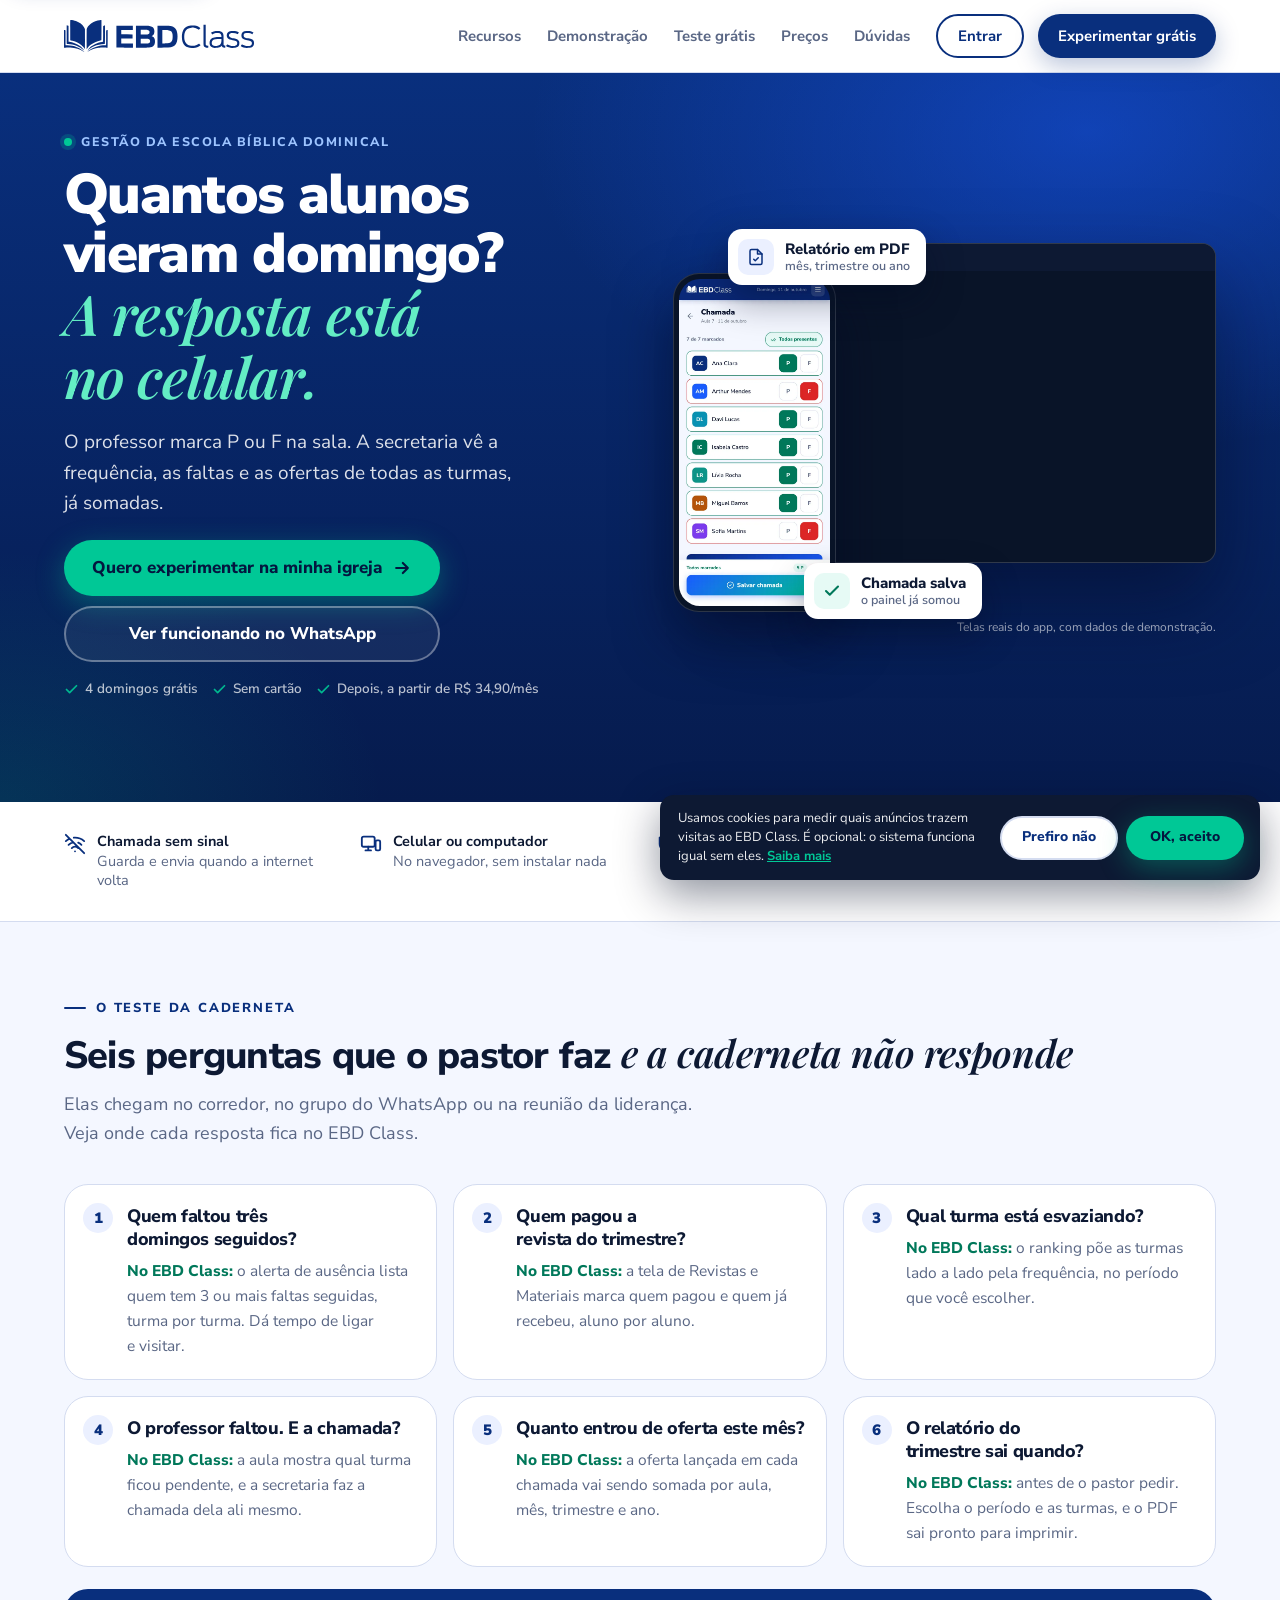
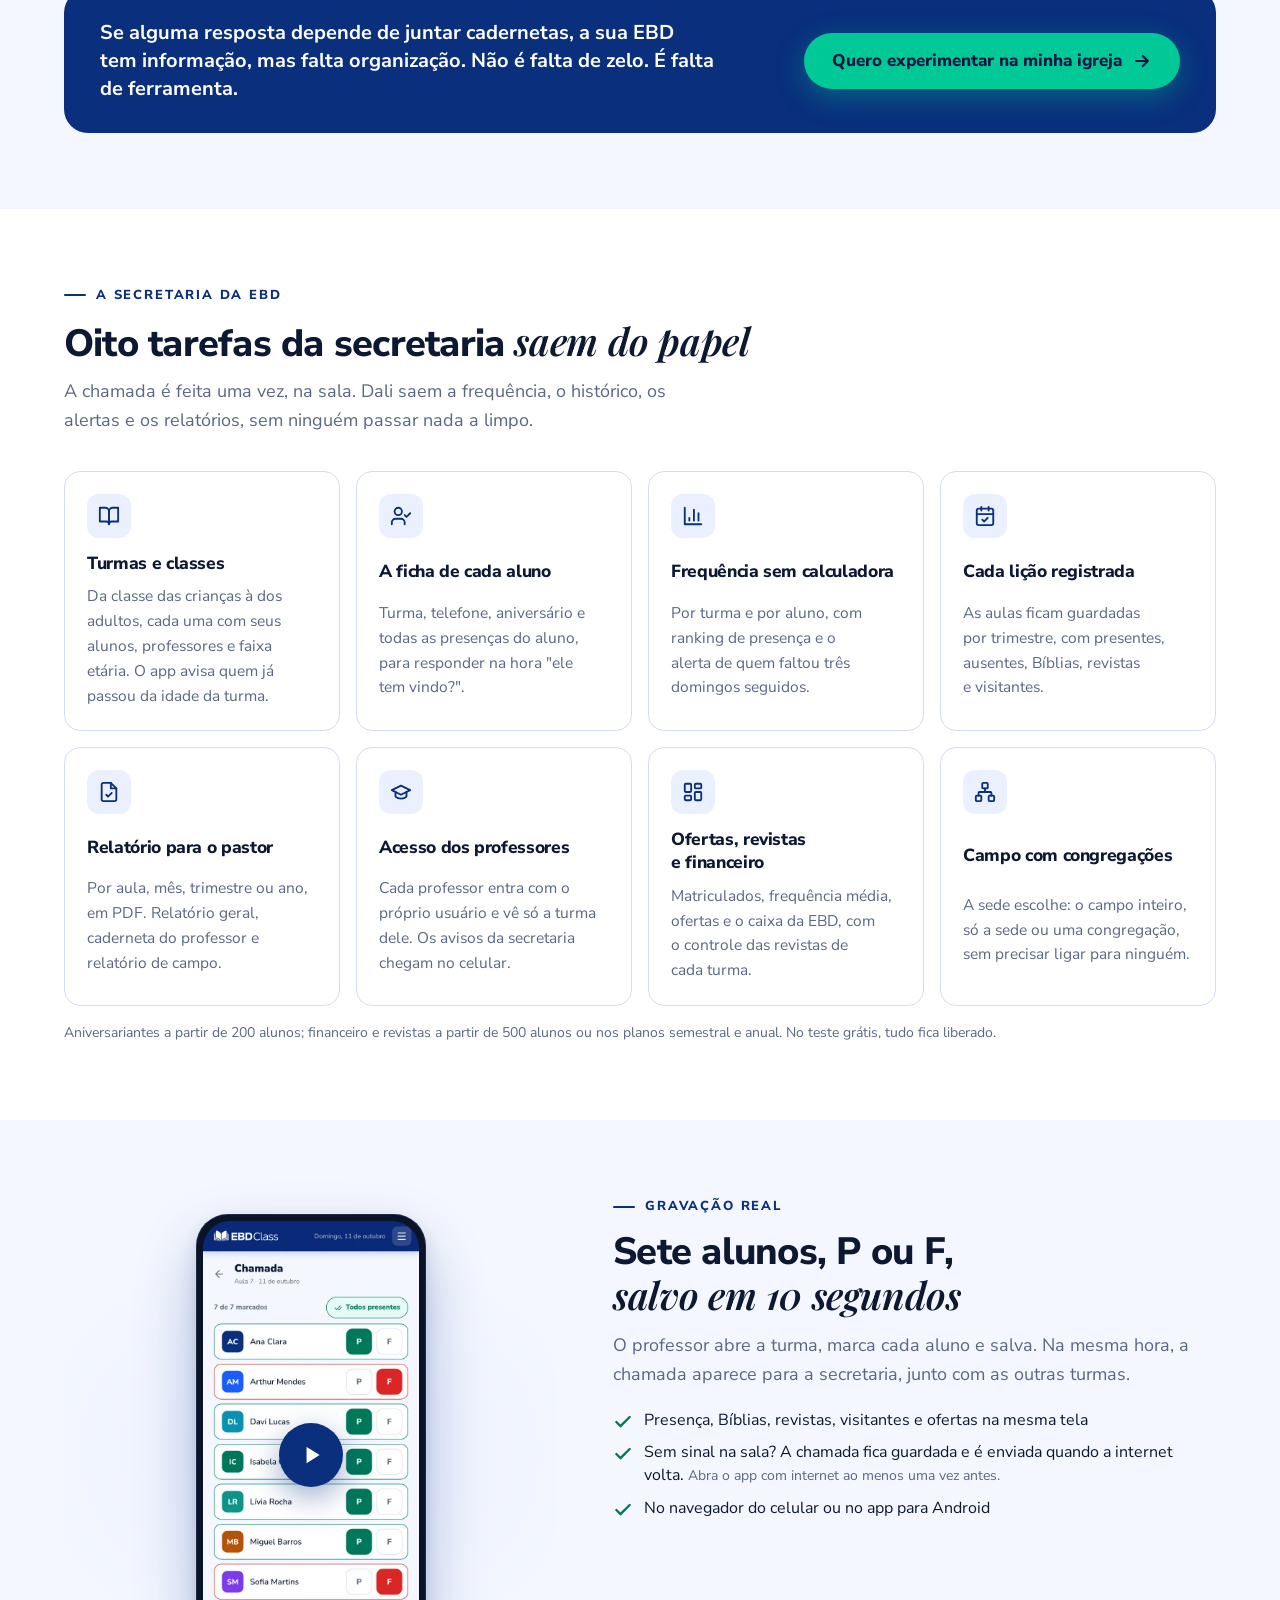
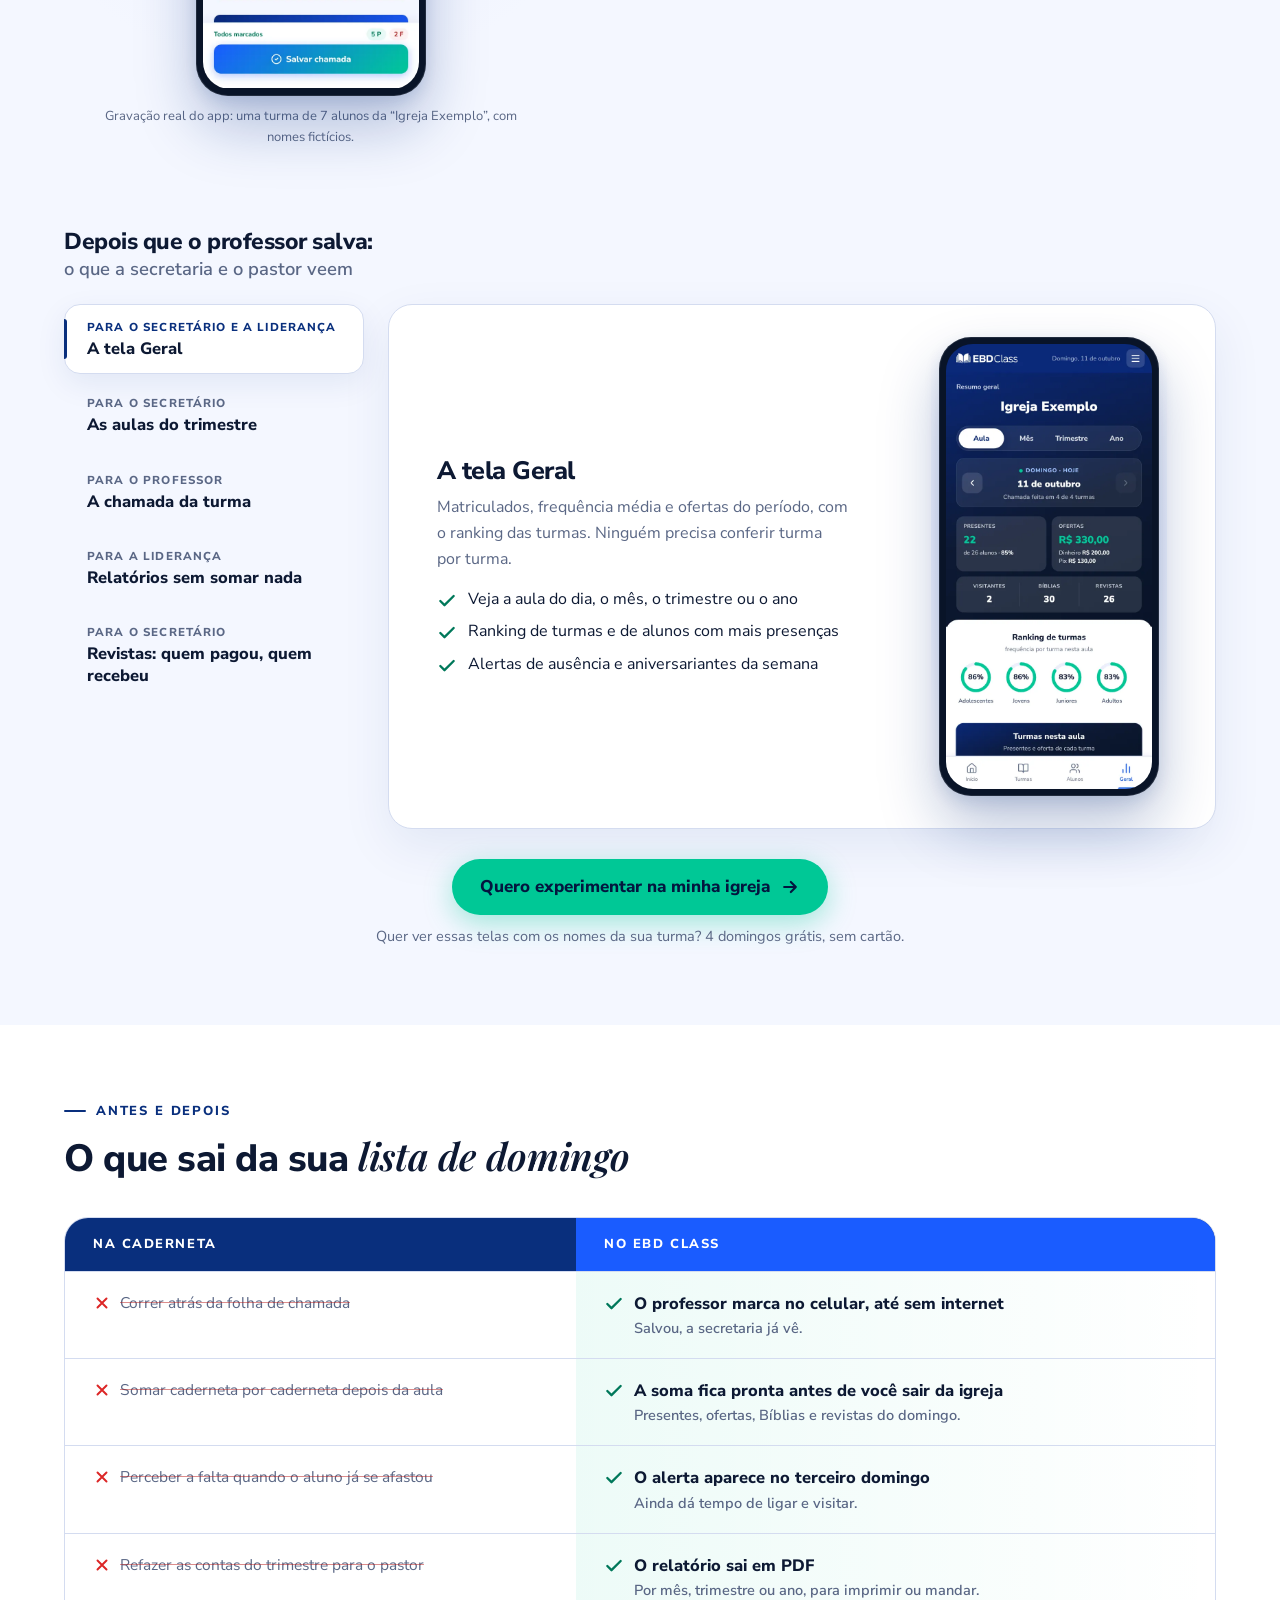
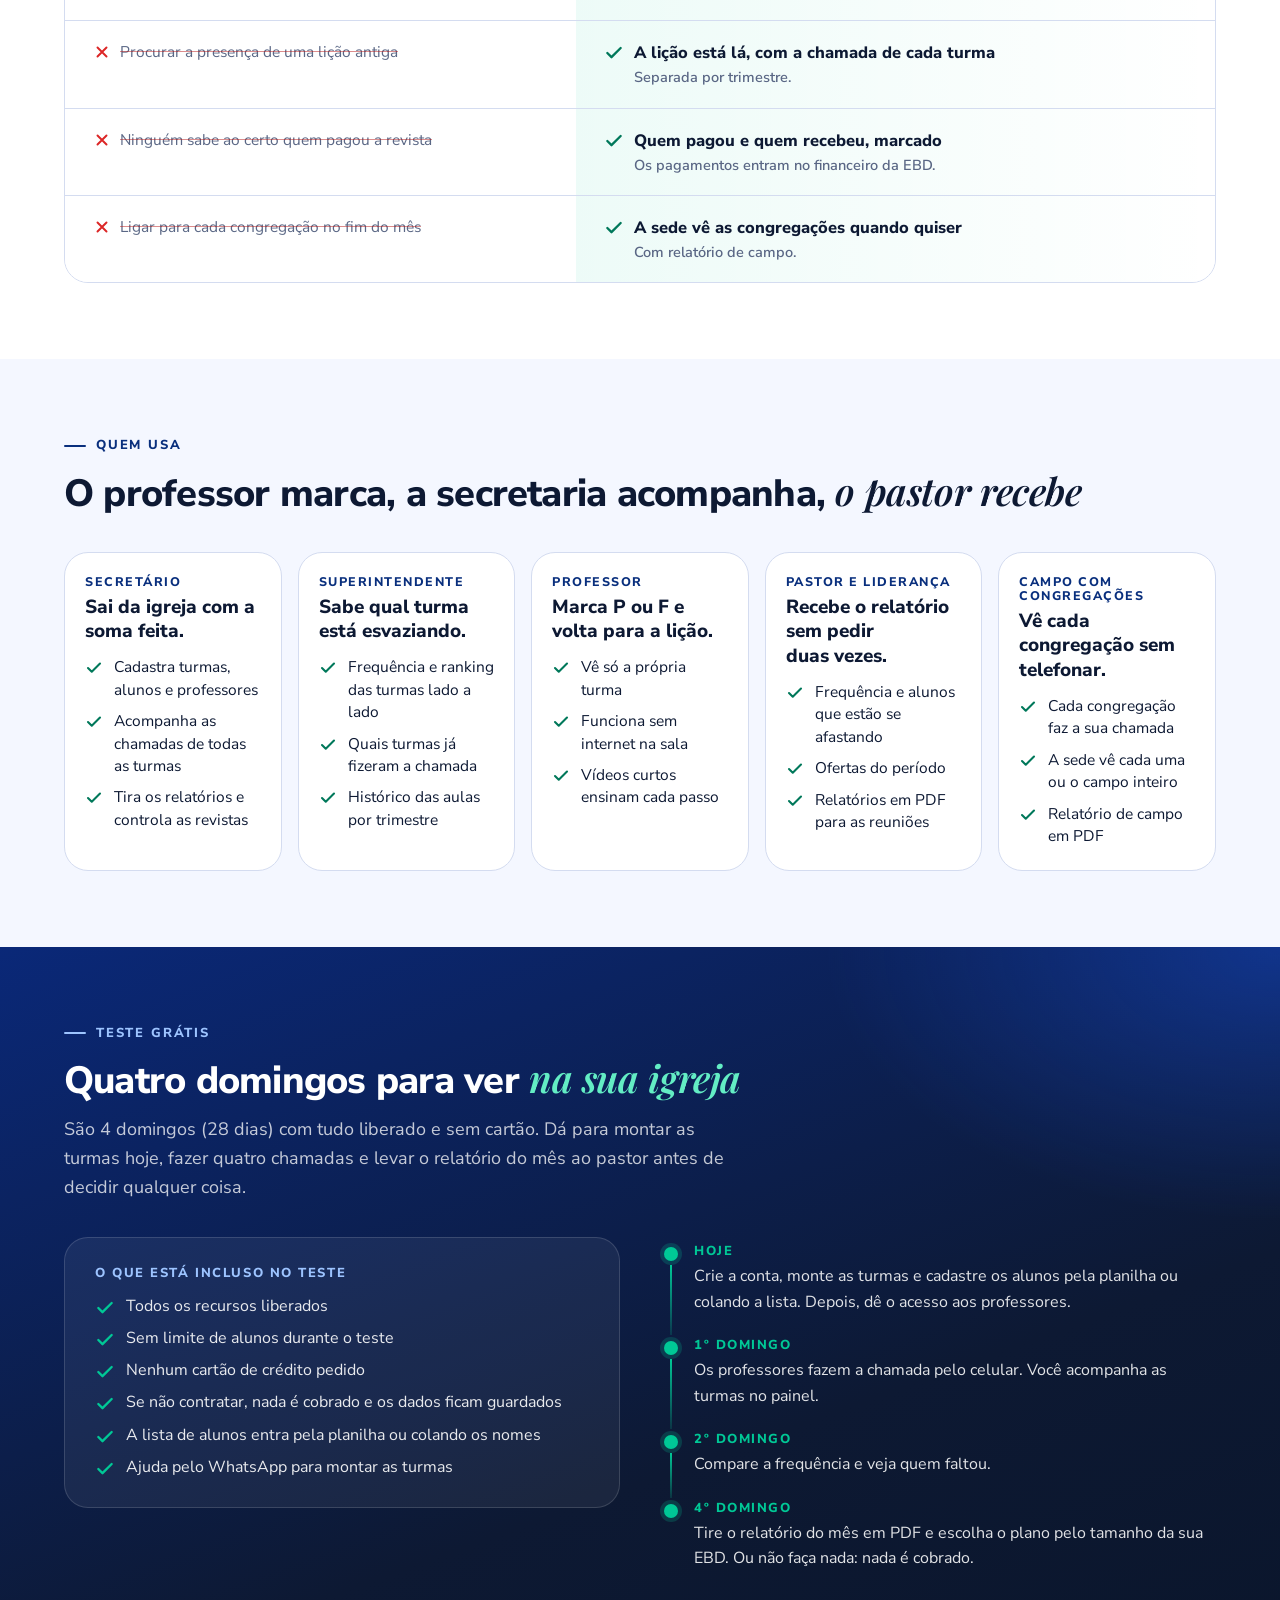
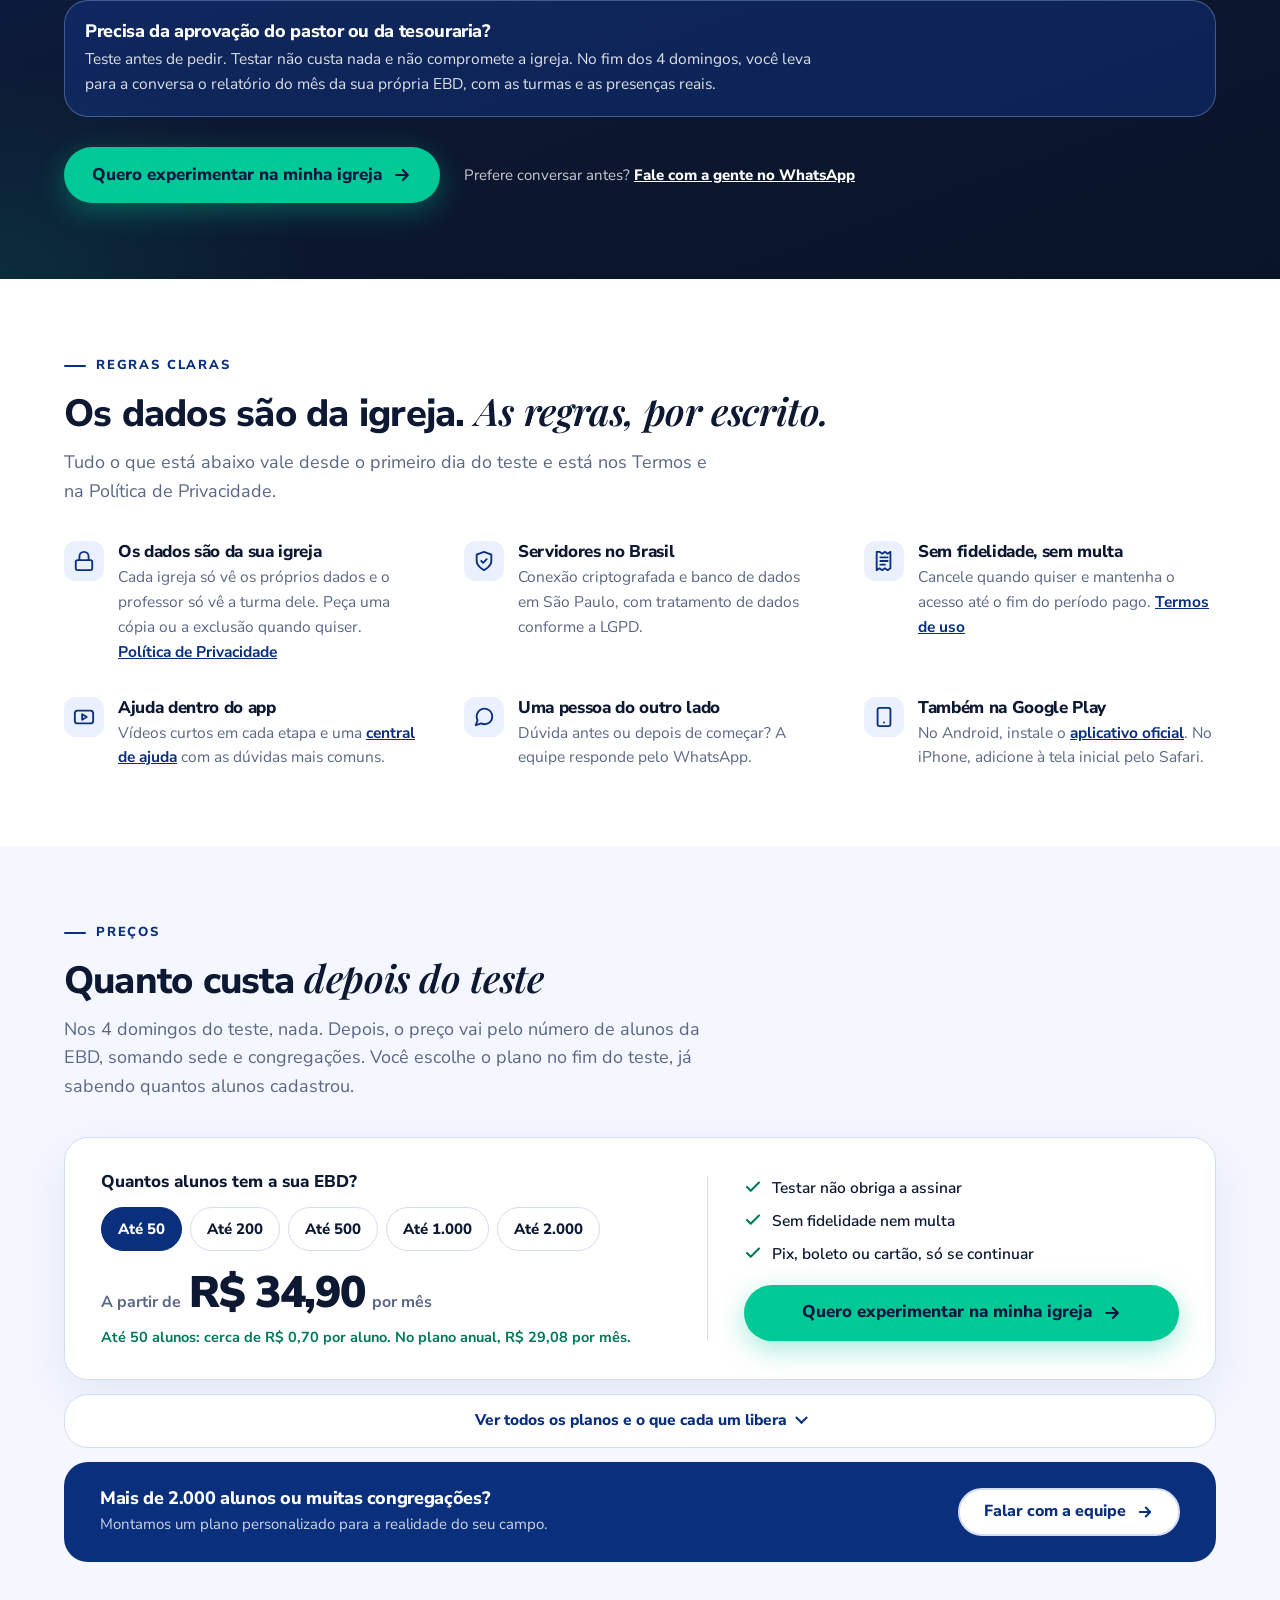
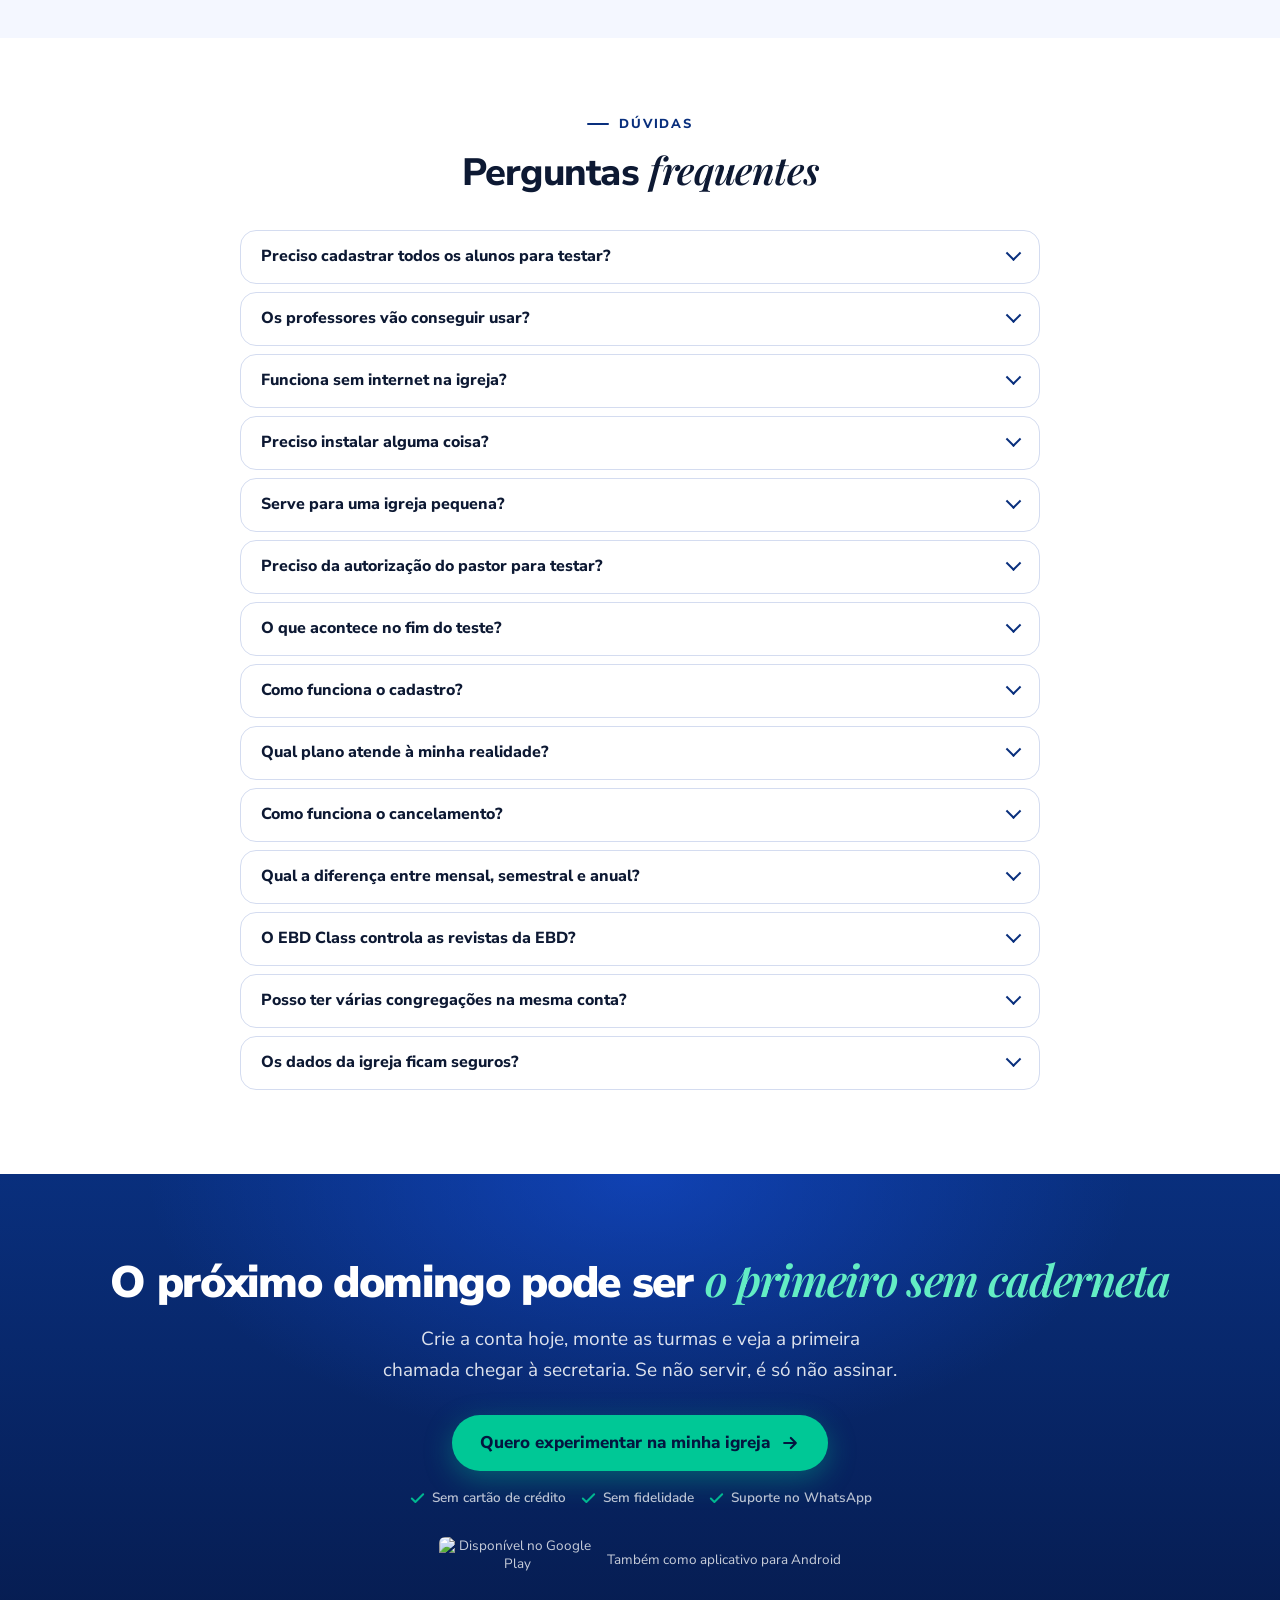
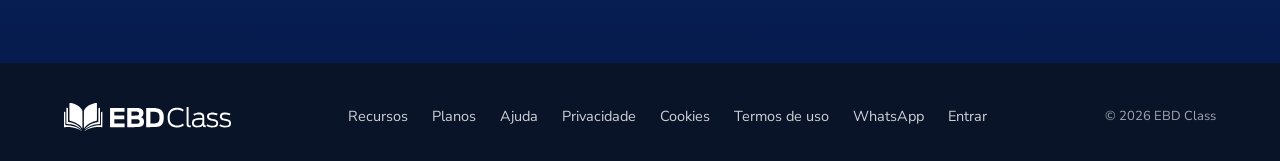
==== commit 864481c2: "Capa: dois caminhos, menos texto e Entrar discreto Refeita no formato das capas de SaaS que converte" ====
--- a/index.html
+++ b/index.html
@@ -122,18 +122,16 @@
     <div class="hero-copy">
       <p class="eyebrow">Gestão da Escola Bíblica Dominical</p>
       <h1 id="h-hero">Quantos alunos vieram domingo? <em>A resposta está no celular.</em></h1>
-      <p class="lead">O professor marca P ou F na sala. A secretaria vê a frequência de cada turma, quem está faltando, as ofertas e o relatório do trimestre, tudo já somado.</p>
+      <p class="lead">O professor marca P ou F na sala. A secretaria vê a frequência, as faltas e as ofertas de todas as turmas, já somadas.</p>
       <div class="cta-row">
         <a class="btn btn-primary btn-lg" id="cta-hero" href="https://app.ebdclass.com.br/cadastro" data-cta="hero_primary">Quero experimentar na minha igreja <svg width="20" height="20" aria-hidden="true"><use href="#i-arrow"/></svg></a>
-        <a class="link-demo" href="#demonstracao" data-cta="hero_demo">Ver uma chamada de verdade <svg width="18" height="18" aria-hidden="true"><use href="#i-arrow"/></svg></a>
+        <a class="btn btn-ghost btn-lg" href="https://wa.me/5586988197951?text=Ol%C3%A1!%20Quero%20ver%20o%20EBD%20Class%20funcionando%20na%20minha%20igreja." target="_blank" rel="noopener" data-track="whatsapp_click" data-where="hero">Ver funcionando no WhatsApp</a>
       </div>
       <ul class="hero-points" aria-label="Condições do teste">
-        <li><svg width="17" height="17" aria-hidden="true"><use href="#i-check"/></svg>4 domingos grátis</li>
-        <li><svg width="17" height="17" aria-hidden="true"><use href="#i-check"/></svg>Sem cartão de crédito</li>
-        <li><svg width="17" height="17" aria-hidden="true"><use href="#i-check"/></svg>Você decide no fim</li>
+        <li><svg width="15" height="15" aria-hidden="true"><use href="#i-check"/></svg>4 domingos grátis</li>
+        <li><svg width="15" height="15" aria-hidden="true"><use href="#i-check"/></svg>Sem cartão</li>
+        <li><svg width="15" height="15" aria-hidden="true"><use href="#i-check"/></svg>Depois, a partir de R$ 34,90/mês</li>
       </ul>
-      <p class="hero-preco">Depois do teste, a partir de <b>R$ 34,90 por mês</b>, pelo tamanho da sua EBD.</p>
-      <p class="hero-zap">Prefere ver antes? <a href="https://wa.me/5586988197951?text=Ol%C3%A1!%20Quero%20ver%20o%20EBD%20Class%20funcionando%20na%20minha%20igreja." target="_blank" rel="noopener" data-track="whatsapp_click" data-where="hero">Fale com a gente no WhatsApp</a></p>
     </div>
     <div class="hero-visual">
       <!-- Os mesmos cartões do anúncio "Imagem | Telas" do Instagram -->
--- a/landing.css
+++ b/landing.css
@@ -46,6 +46,9 @@
 .btn-primary:hover{background:#19DCAB;transform:translateY(-1px);box-shadow:0 12px 34px rgba(0,200,150,.45)}
 .btn-brand{background:var(--blue);color:#fff;box-shadow:0 8px 24px rgba(9,47,125,.28)}
 .btn-brand:hover{background:var(--brand);transform:translateY(-1px)}
+/* Botão secundário sobre o azul da capa: contorno claro, sem disputar com o verde. */
+.btn-ghost{background:rgba(255,255,255,.06);color:#fff;border-color:rgba(255,255,255,.35)}
+.btn-ghost:hover{background:rgba(255,255,255,.12);border-color:#fff}
 .btn-outline{background:#fff;color:var(--blue);border-color:var(--line)}
 .btn-outline:hover{border-color:var(--blue)}
 .btn-lg{min-height:56px;padding:10px 26px;font-size:17px}
@@ -123,18 +126,14 @@
 .hero h1{font-size:clamp(32px,20px + 3vw,56px);font-weight:900;line-height:1.05;letter-spacing:-.03em;margin-bottom:16px}
 .hero h1 em{font-family:var(--serif);font-style:italic;font-weight:600;letter-spacing:-.015em;color:#63EDC4}
 .lead{font-size:clamp(17px,16px + .3vw,19px);color:rgba(255,255,255,.86);max-width:520px;margin-bottom:22px}
-.cta-row{display:flex;flex-direction:column;align-items:stretch;gap:6px;margin-bottom:14px}
+/* Dois caminhos, como nas capas que convertem (Plausible, Notion, Stripe): o verde
+   para quem já quer testar e o de contorno para quem prefere ver antes. As condições
+   fecham o bloco numa linha só, com o preço. */
+.cta-row{display:grid;gap:10px;margin-bottom:16px}
 .cta-row .btn{width:100%}
-.link-demo{display:inline-flex;align-items:center;justify-content:center;gap:8px;min-height:48px;padding:0 8px;color:#fff;font-weight:800;font-size:16px;text-decoration:none;border-bottom:2px solid transparent}
-.link-demo:hover{border-bottom-color:rgba(255,255,255,.6)}
-.link-demo svg{transition:transform .18s;transform:rotate(90deg)}
-.hero-points{display:flex;flex-wrap:wrap;gap:8px 18px;font-size:14.5px;font-weight:600;color:rgba(255,255,255,.85);margin-bottom:24px}
-.hero-points li{display:flex;align-items:center;gap:7px}
-.hero-points svg{color:var(--green);flex-shrink:0}
-.hero-preco{font-size:15px;color:rgba(255,255,255,.85);margin:-10px 0 8px}
-.hero-preco b{color:#fff;font-weight:800}
-.hero-zap{font-size:15px;color:rgba(255,255,255,.78);margin-bottom:24px}
-.hero-zap a{color:#fff;font-weight:800;text-decoration:underline;text-underline-offset:3px}
+.hero-points{display:flex;flex-wrap:wrap;gap:6px 14px;font-size:13.5px;font-weight:600;color:rgba(255,255,255,.72);margin-bottom:26px}
+.hero-points li{display:flex;align-items:center;gap:6px}
+.hero-points svg{color:var(--green);flex-shrink:0;opacity:.9}
 .hero-visual{position:relative;width:100%;max-width:560px;margin-inline:auto;padding-bottom:7%}
 .shot-desk{margin-left:15%;border-radius:14px;background:#091428;border:1px solid rgba(255,255,255,.16);box-shadow:0 40px 80px rgba(3,10,35,.5);overflow:hidden}
 .shot-desk .bar{display:flex;gap:6px;padding:9px 12px;background:#0D1933}
@@ -160,13 +159,13 @@
   .chip-salva{top:auto;right:auto;bottom:-2%;left:24%}
 }
 @media(min-width:640px){
-  .cta-row{flex-direction:row;flex-wrap:wrap;align-items:center}
-  .cta-row .btn{width:auto;white-space:nowrap}
+  /* Empilhados, mas com a largura do maior: os dois ficam alinhados. */
+  .cta-row{display:inline-grid;justify-self:start}
+  .cta-row .btn{white-space:nowrap}
 }
 @media(max-width:639px){
   .btn-lg{font-size:16px;padding:10px 18px;gap:8px}
   .hero-points{justify-content:center}
-  .hero-preco,.hero-zap{text-align:center}
   .hero-visual{padding-bottom:0}
   .shot-desk,.demo-note{display:none}
   .shot-phone{position:relative;left:auto;bottom:auto;width:min(54%,214px);margin:0 auto -84px;border-radius:28px;padding:6px}
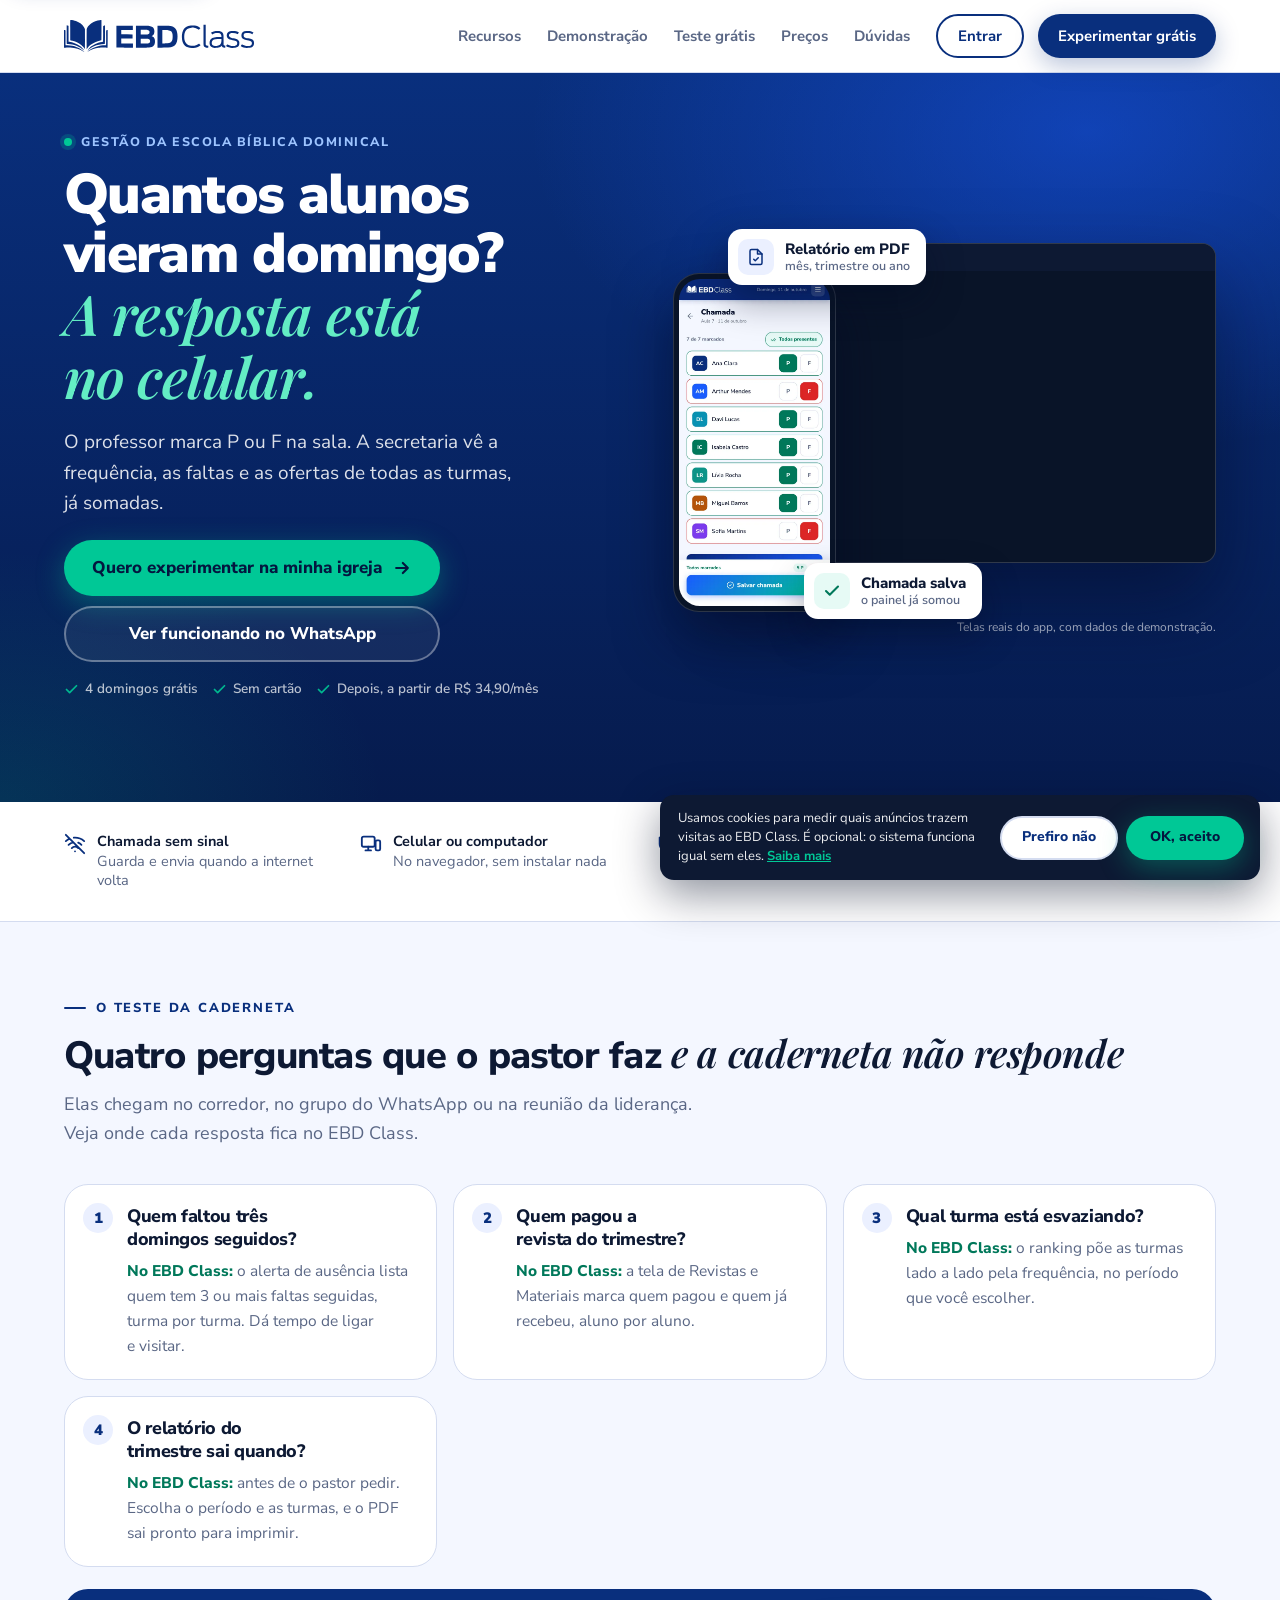
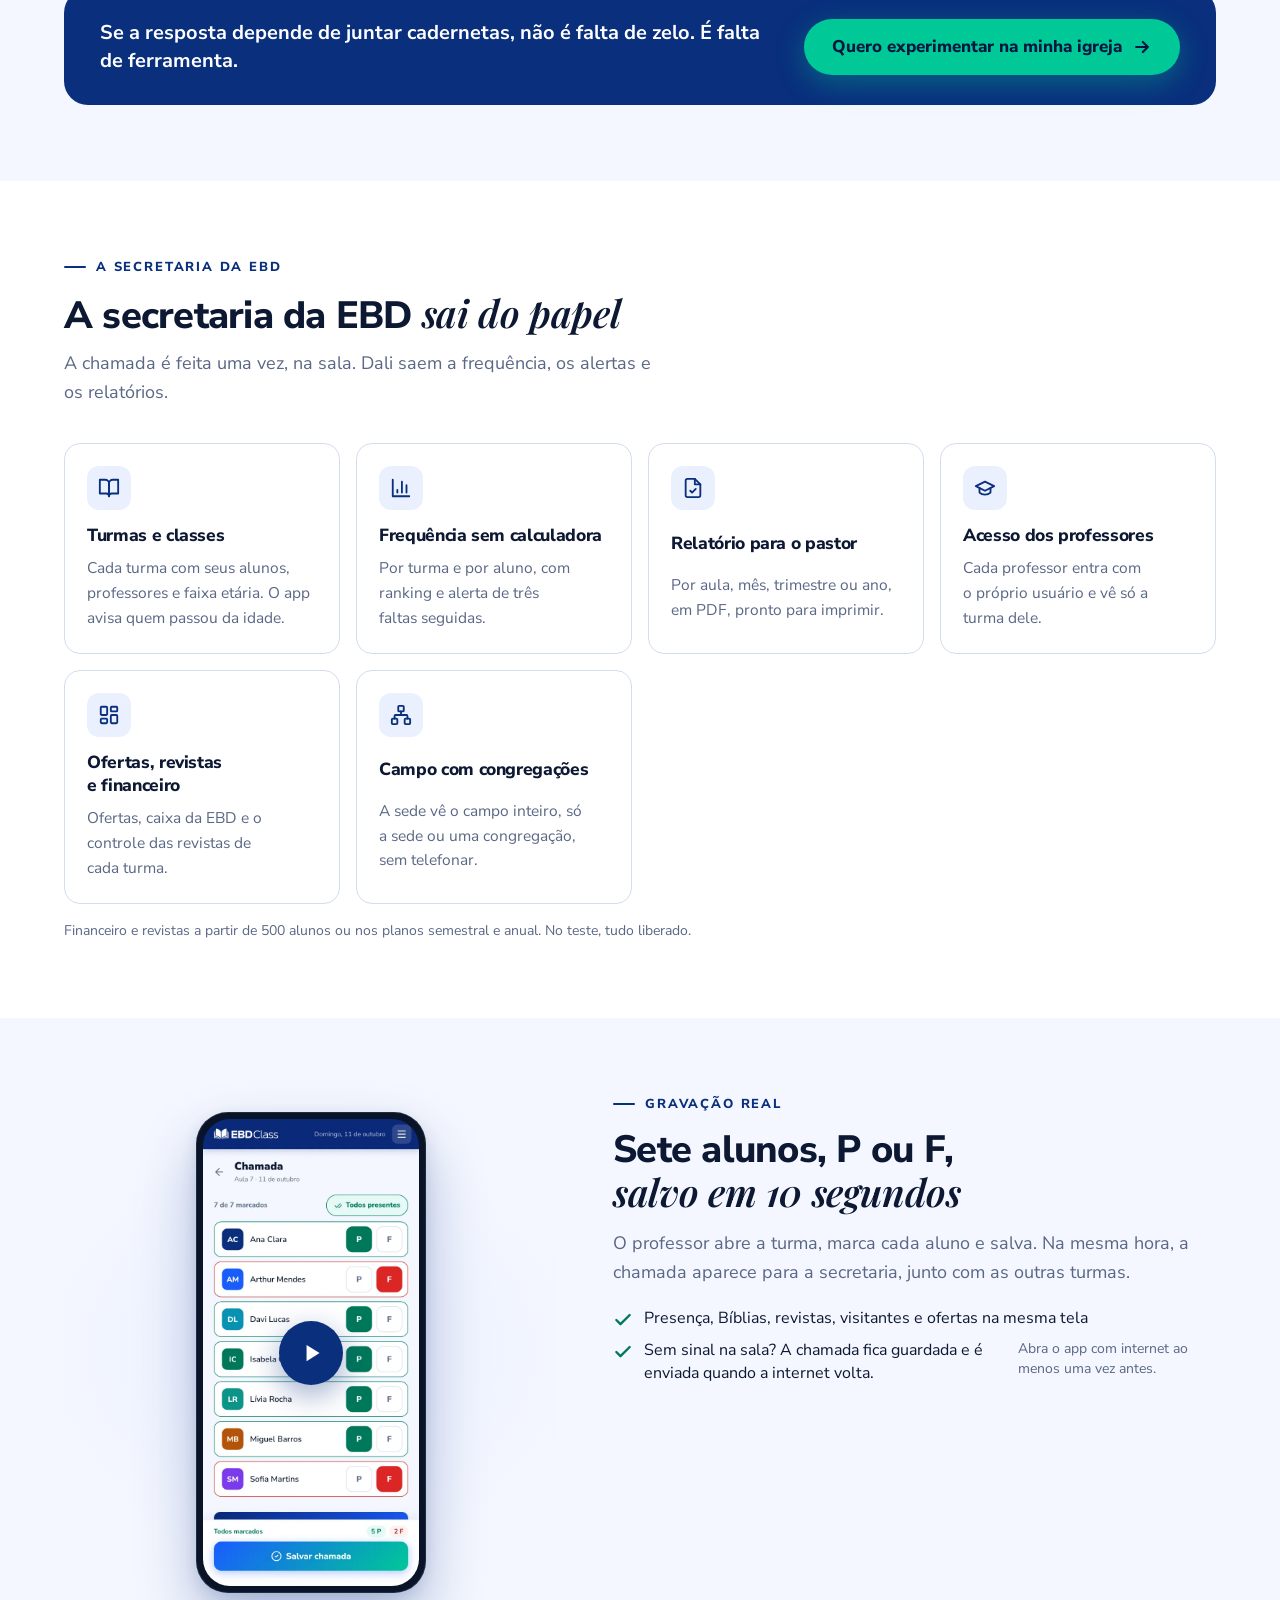
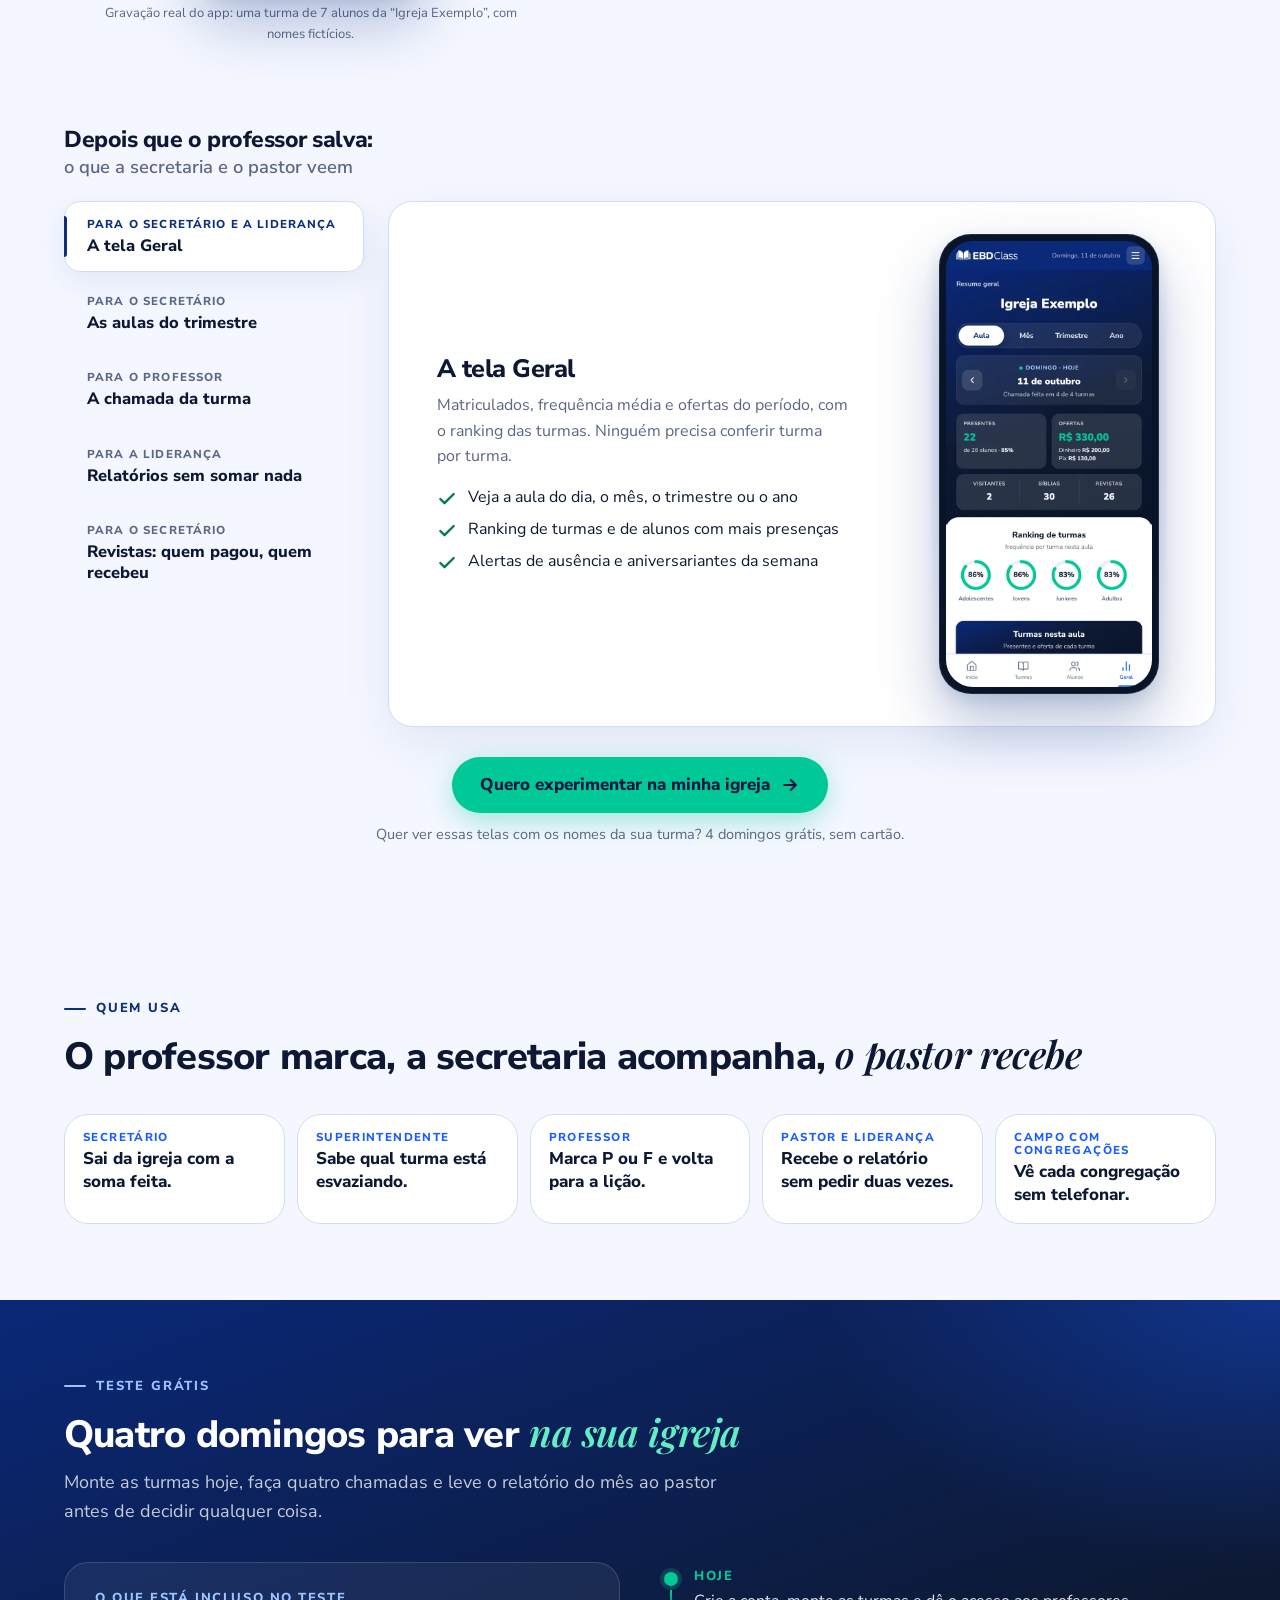
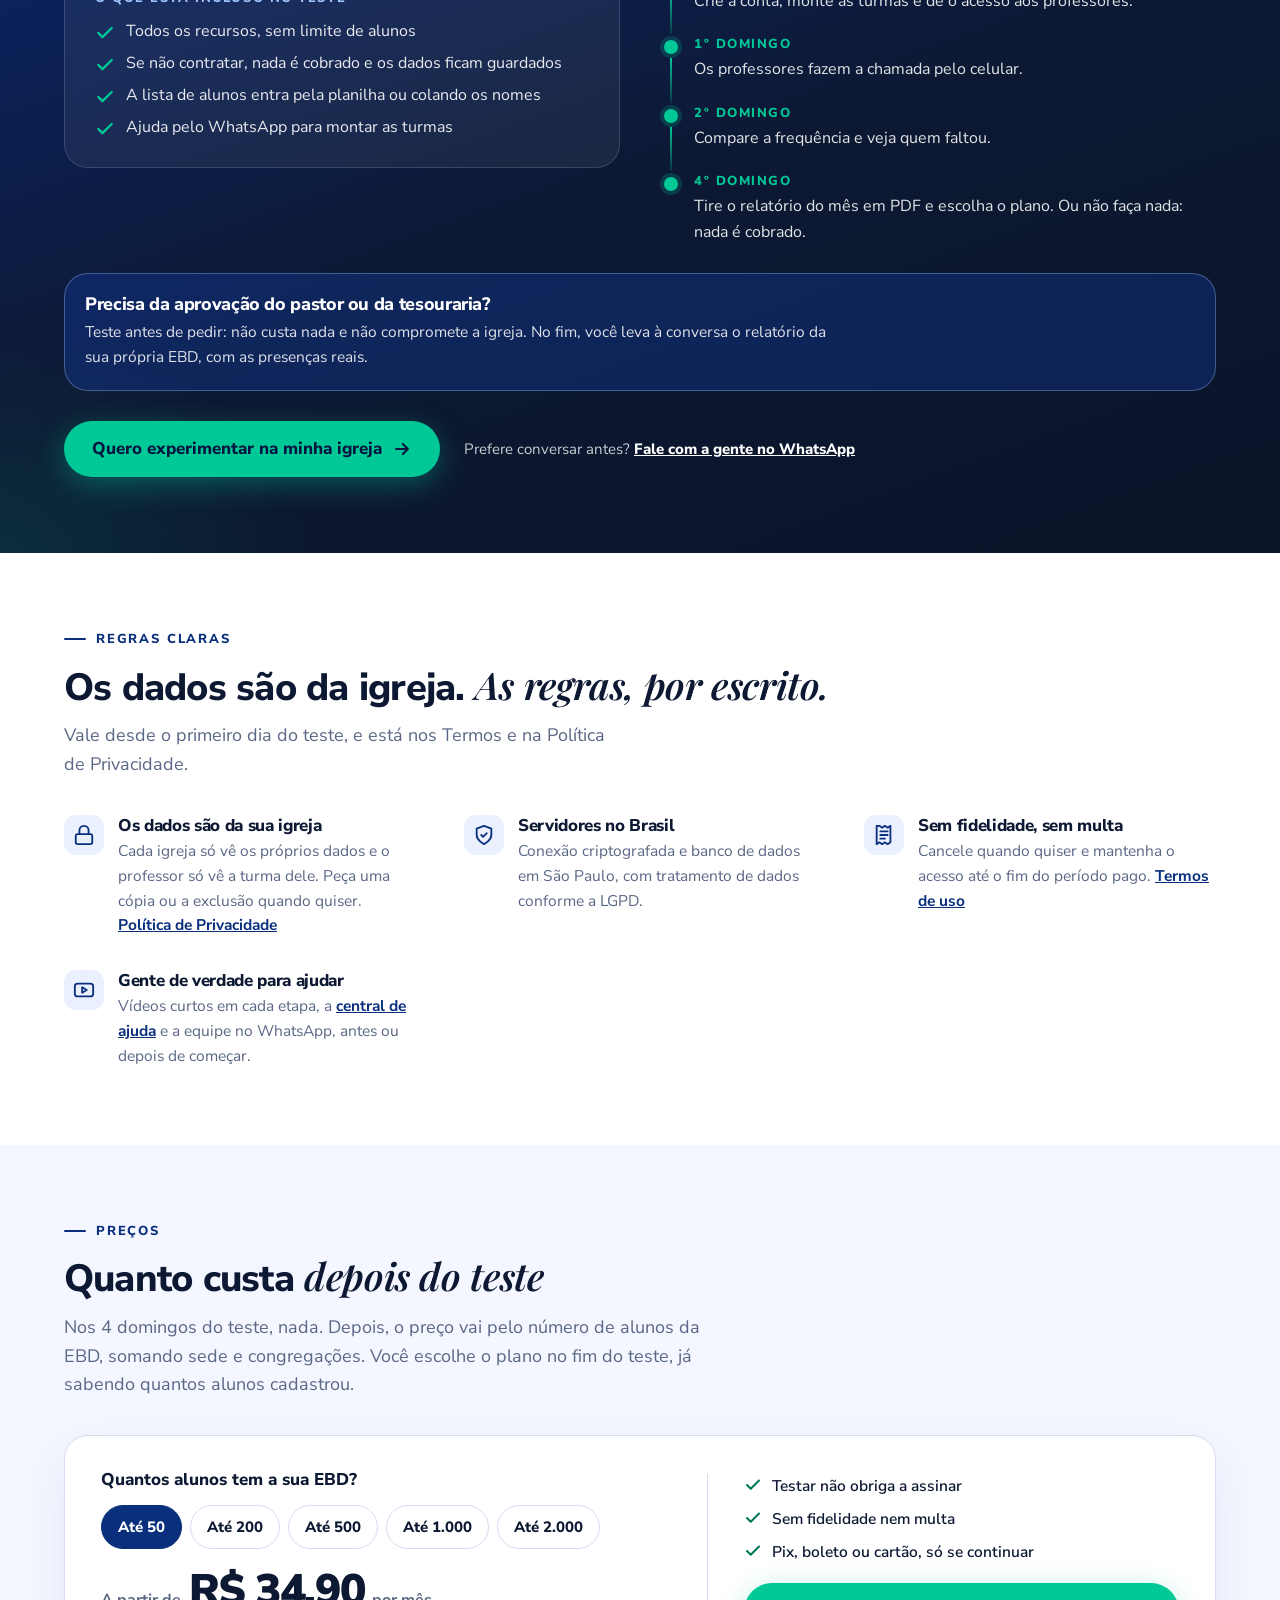
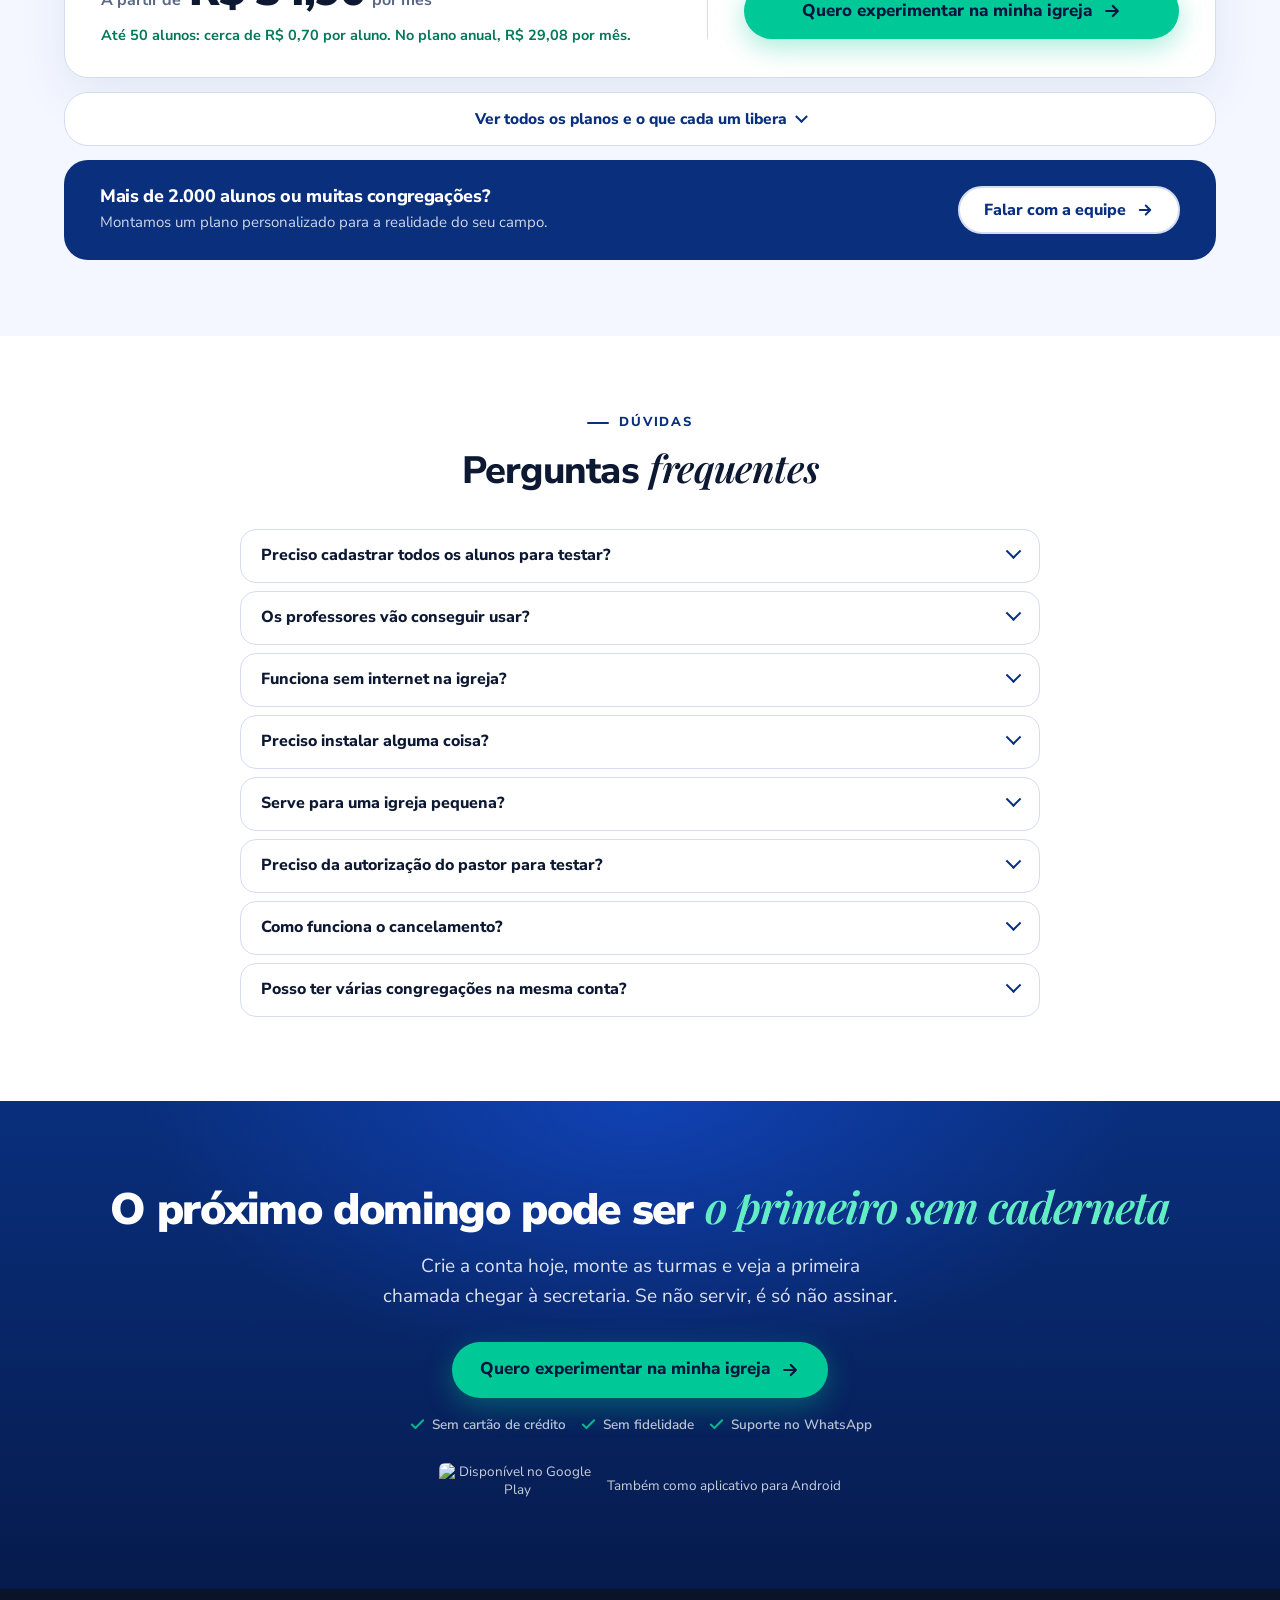
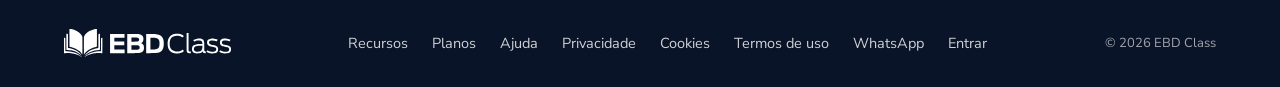
==== commit db35c571: "Página 25% mais curta: corta o que se repetia De 17,7 para 13,3 telas de celular. Três seções diziam" ====
--- a/index.html
+++ b/index.html
@@ -54,14 +54,8 @@
       {"@type":"Question","name":"Preciso instalar alguma coisa?","acceptedAnswer":{"@type":"Answer","text":"Não. O EBD Class funciona direto no navegador do celular ou do computador, com os mesmos dados nos dois. No Android também há o aplicativo na Google Play; no iPhone, é possível adicionar o EBD Class à tela inicial pelo Safari."}},
       {"@type":"Question","name":"Serve para uma igreja pequena?","acceptedAnswer":{"@type":"Answer","text":"Sim. O preço vai pelo número de alunos da EBD. Até 50 alunos, o plano custa R$ 34,90 por mês, ou R$ 29,08 por mês no anual."}},
       {"@type":"Question","name":"Preciso da autorização do pastor para testar?","acceptedAnswer":{"@type":"Answer","text":"Não. O teste não tem custo, não pede cartão e não compromete a igreja. Teste primeiro e, no fim dos 4 domingos, leve o relatório da sua própria EBD para a conversa com o pastor ou a tesouraria."}},
-      {"@type":"Question","name":"O que acontece no fim do teste?","acceptedAnswer":{"@type":"Answer","text":"Se você não contratar, nada é cobrado e o acesso é pausado. As turmas, os alunos e as chamadas ficam guardados para quando a igreja assinar. Não pedimos cartão no teste."}},
-      {"@type":"Question","name":"Como funciona o cadastro?","acceptedAnswer":{"@type":"Answer","text":"Você informa o e-mail e confirma com um código que enviamos, depois preenche seu nome, WhatsApp, usuário e senha, os dados da igreja e a cidade. Leva poucos minutos e não pede cartão de crédito."}},
-      {"@type":"Question","name":"Qual plano atende à minha realidade?","acceptedAnswer":{"@type":"Answer","text":"O plano vai pelo total de alunos da EBD, somando sede e congregações: até 50, 200, 500, 1.000 ou 2.000 alunos. Durante o teste não há limite, então você vê quantos alunos tem e escolhe a faixa depois. Acima de 2.000 alunos, há plano personalizado."}},
       {"@type":"Question","name":"Como funciona o cancelamento?","acceptedAnswer":{"@type":"Answer","text":"Não há fidelidade nem multa. Você cancela pelo sistema (Configurações, Assinatura) ou pelo WhatsApp e mantém o acesso até o fim do período já pago. Não há reembolso proporcional. No semestral e no anual há garantia de 30 dias: se não servir para a sua escola, devolvemos o valor pago."}},
-      {"@type":"Question","name":"Qual a diferença entre mensal, semestral e anual?","acceptedAnswer":{"@type":"Answer","text":"Mensal: preço cheio, renovado todo mês, com recursos por faixa. Semestral: 6 meses pagos de uma vez, com 10% de desconto e todos os recursos liberados. Anual: 12 meses pelo preço de 10 (2 meses grátis), com todos os recursos, suporte prioritário, configuração de 20 minutos com a equipe e preço garantido na renovação. No semestral e no anual há garantia de 30 dias."}},
-      {"@type":"Question","name":"O EBD Class controla as revistas da EBD?","acceptedAnswer":{"@type":"Answer","text":"Sim. O secretário cadastra o catálogo com o preço de cada revista e material, inclui os pedidos por turma com os alunos e professores já cadastrados e marca quem pagou e quem já recebeu. Os pagamentos entram no relatório financeiro. O recurso está incluso a partir de 500 alunos ou nos planos semestral e anual, e liberado no teste grátis."}},
-      {"@type":"Question","name":"Posso ter várias congregações na mesma conta?","acceptedAnswer":{"@type":"Answer","text":"Sim. A sede cadastra as congregações e acompanha cada uma ou o campo inteiro, com relatório de campo. O limite do plano é a soma dos alunos de todo o campo."}},
-      {"@type":"Question","name":"Os dados da igreja ficam seguros?","acceptedAnswer":{"@type":"Answer","text":"A conexão é criptografada, os dados ficam em servidores no Brasil e cada igreja só enxerga os próprios dados. O tratamento segue a LGPD."}}
+      {"@type":"Question","name":"Posso ter várias congregações na mesma conta?","acceptedAnswer":{"@type":"Answer","text":"Sim. A sede cadastra as congregações e acompanha cada uma ou o campo inteiro, com relatório de campo. O limite do plano é a soma dos alunos de todo o campo."}}
     ]}
   ]
 }
@@ -74,7 +68,6 @@
 <svg width="0" height="0" style="position:absolute" aria-hidden="true" focusable="false">
   <defs>
     <symbol id="i-check" viewBox="0 0 24 24"><polyline points="20 6 9 17 4 12" fill="none" stroke="currentColor" stroke-width="2.8" stroke-linecap="round" stroke-linejoin="round"/></symbol>
-    <symbol id="i-x" viewBox="0 0 24 24"><path d="M18 6 6 18M6 6l12 12" fill="none" stroke="currentColor" stroke-width="2.6" stroke-linecap="round"/></symbol>
     <symbol id="i-arrow" viewBox="0 0 24 24"><path d="M5 12h14M13 6l6 6-6 6" fill="none" stroke="currentColor" stroke-width="2.6" stroke-linecap="round" stroke-linejoin="round"/></symbol>
     <symbol id="i-device" viewBox="0 0 24 24"><g fill="none" stroke="currentColor" stroke-width="2" stroke-linecap="round" stroke-linejoin="round"><rect x="2" y="4" width="14" height="11" rx="2"/><path d="M6 19h6M9 15v4"/><rect x="17" y="8" width="5" height="11" rx="1.5"/></g></symbol>
     <symbol id="i-offline" viewBox="0 0 24 24"><g fill="none" stroke="currentColor" stroke-width="2" stroke-linecap="round" stroke-linejoin="round"><path d="M2 2l20 20M8.5 16.4a5 5 0 0 1 7 0M2 8.8a15 15 0 0 1 4.2-2.7M10.7 5.1A15 15 0 0 1 22 8.8M5 12.9a10 10 0 0 1 5.2-2.7M15.5 10.5A10 10 0 0 1 19 12.9M12 20h.01"/></g></symbol>
@@ -82,18 +75,14 @@
     <symbol id="i-chat" viewBox="0 0 24 24"><g fill="none" stroke="currentColor" stroke-width="2" stroke-linecap="round" stroke-linejoin="round"><path d="M21 11.5a8.4 8.4 0 0 1-12.1 7.5L3 21l2-5.6A8.5 8.5 0 1 1 21 11.5z"/></g></symbol>
     <symbol id="i-lock" viewBox="0 0 24 24"><g fill="none" stroke="currentColor" stroke-width="2" stroke-linecap="round" stroke-linejoin="round"><rect x="3" y="11" width="18" height="11" rx="2"/><path d="M7 11V7a5 5 0 0 1 10 0v4"/></g></symbol>
     <symbol id="i-file" viewBox="0 0 24 24"><g fill="none" stroke="currentColor" stroke-width="2" stroke-linecap="round" stroke-linejoin="round"><path d="M14 2H6a2 2 0 0 0-2 2v16a2 2 0 0 0 2 2h12a2 2 0 0 0 2-2V8z"/><path d="M14 2v6h6M9 15l2 2 4-4"/></g></symbol>
-    <symbol id="i-users" viewBox="0 0 24 24"><g fill="none" stroke="currentColor" stroke-width="2" stroke-linecap="round" stroke-linejoin="round"><path d="M16 21v-2a4 4 0 0 0-4-4H6a4 4 0 0 0-4 4v2"/><circle cx="9" cy="7" r="4"/><path d="M22 21v-2a4 4 0 0 0-3-3.87M16 3.13a4 4 0 0 1 0 7.75"/></g></symbol>
     <symbol id="i-video" viewBox="0 0 24 24"><g fill="none" stroke="currentColor" stroke-width="2" stroke-linecap="round" stroke-linejoin="round"><rect x="2" y="5" width="20" height="14" rx="3"/><path d="m10 9 5 3-5 3z"/></g></symbol>
     <symbol id="i-receipt" viewBox="0 0 24 24"><g fill="none" stroke="currentColor" stroke-width="2" stroke-linecap="round" stroke-linejoin="round"><path d="M4 2v20l3-2 3 2 3-2 3 2 3-2V2l-3 2-3-2-3 2-3-2z"/><path d="M8 8h8M8 12h8M8 16h5"/></g></symbol>
     <symbol id="i-book" viewBox="0 0 24 24"><g fill="none" stroke="currentColor" stroke-width="2" stroke-linecap="round" stroke-linejoin="round"><path d="M2 3h6a4 4 0 0 1 4 4v14a3 3 0 0 0-3-3H2z"/><path d="M22 3h-6a4 4 0 0 0-4 4v14a3 3 0 0 1 3-3h7z"/></g></symbol>
-    <symbol id="i-user-check" viewBox="0 0 24 24"><g fill="none" stroke="currentColor" stroke-width="2" stroke-linecap="round" stroke-linejoin="round"><path d="M16 21v-2a4 4 0 0 0-4-4H6a4 4 0 0 0-4 4v2"/><circle cx="9" cy="7" r="4"/><polyline points="16 11 18 13 22 9"/></g></symbol>
     <symbol id="i-chart" viewBox="0 0 24 24"><g fill="none" stroke="currentColor" stroke-width="2" stroke-linecap="round" stroke-linejoin="round"><path d="M3 3v18h18"/><path d="M18 17V9M13 17V5M8 17v-3"/></g></symbol>
-    <symbol id="i-calendar" viewBox="0 0 24 24"><g fill="none" stroke="currentColor" stroke-width="2" stroke-linecap="round" stroke-linejoin="round"><rect x="3" y="4" width="18" height="18" rx="2"/><path d="M16 2v4M8 2v4M3 10h18"/><path d="m9 16 2 2 4-4"/></g></symbol>
     <symbol id="i-cap" viewBox="0 0 24 24"><g fill="none" stroke="currentColor" stroke-width="2" stroke-linecap="round" stroke-linejoin="round"><path d="M22 10 12 5 2 10l10 5 10-5z"/><path d="M6 12v5c3 3 9 3 12 0v-5"/></g></symbol>
     <symbol id="i-panel" viewBox="0 0 24 24"><g fill="none" stroke="currentColor" stroke-width="2" stroke-linecap="round" stroke-linejoin="round"><rect x="3" y="3" width="7" height="9" rx="1"/><rect x="14" y="3" width="7" height="5" rx="1"/><rect x="14" y="12" width="7" height="9" rx="1"/><rect x="3" y="16" width="7" height="5" rx="1"/></g></symbol>
     <symbol id="i-network" viewBox="0 0 24 24"><g fill="none" stroke="currentColor" stroke-width="2" stroke-linecap="round" stroke-linejoin="round"><rect x="16" y="16" width="6" height="6" rx="1"/><rect x="2" y="16" width="6" height="6" rx="1"/><rect x="9" y="2" width="6" height="6" rx="1"/><path d="M5 16v-3a1 1 0 0 1 1-1h12a1 1 0 0 1 1 1v3M12 12V8"/></g></symbol>
     <symbol id="i-play" viewBox="0 0 24 24"><path d="M7 4.5v15l12-7.5z" fill="currentColor"/></symbol>
-    <symbol id="i-phone" viewBox="0 0 24 24"><g fill="none" stroke="currentColor" stroke-width="2" stroke-linecap="round" stroke-linejoin="round"><rect x="5" y="2" width="14" height="20" rx="2"/><path d="M12 18h.01"/></g></symbol>
   </defs>
 </svg>
 
@@ -170,19 +159,17 @@
   <div class="wrap">
     <div class="sec-head rv">
       <p class="kicker">O teste da caderneta</p>
-      <h2 class="h2" id="h-perguntas">Seis perguntas que o pastor faz <em>e a caderneta não responde</em></h2>
+      <h2 class="h2" id="h-perguntas">Quatro perguntas que o pastor faz <em>e a caderneta não responde</em></h2>
       <p class="sub">Elas chegam no corredor, no grupo do WhatsApp ou na reunião da liderança. Veja onde cada resposta fica no EBD Class.</p>
     </div>
     <ol class="qs">
       <li class="q rv"><h3>Quem faltou três domingos seguidos?</h3><p><b>No EBD Class:</b> o alerta de ausência lista quem tem 3 ou mais faltas seguidas, turma por turma. Dá tempo de ligar e visitar.</p></li>
       <li class="q rv"><h3>Quem pagou a revista do trimestre?</h3><p><b>No EBD Class:</b> a tela de Revistas e Materiais marca quem pagou e quem já recebeu, aluno por aluno.</p></li>
       <li class="q rv"><h3>Qual turma está esvaziando?</h3><p><b>No EBD Class:</b> o ranking põe as turmas lado a lado pela frequência, no período que você escolher.</p></li>
-      <li class="q rv"><h3>O professor faltou. E a chamada?</h3><p><b>No EBD Class:</b> a aula mostra qual turma ficou pendente, e a secretaria faz a chamada dela ali mesmo.</p></li>
-      <li class="q rv"><h3>Quanto entrou de oferta este mês?</h3><p><b>No EBD Class:</b> a oferta lançada em cada chamada vai sendo somada por aula, mês, trimestre e ano.</p></li>
       <li class="q rv"><h3>O relatório do trimestre sai quando?</h3><p><b>No EBD Class:</b> antes de o pastor pedir. Escolha o período e as turmas, e o PDF sai pronto para imprimir.</p></li>
     </ol>
     <div class="qs-close rv">
-      <p>Se alguma resposta depende de juntar cadernetas, a sua EBD tem informação, mas falta organização. Não é falta de zelo. É falta de ferramenta.</p>
+      <p>Se a resposta depende de juntar cadernetas, não é falta de zelo. É falta de ferramenta.</p>
       <a class="btn btn-primary btn-lg" href="https://app.ebdclass.com.br/cadastro" data-cta="perguntas">Quero experimentar na minha igreja <svg width="20" height="20" aria-hidden="true"><use href="#i-arrow"/></svg></a>
     </div>
   </div>
@@ -193,20 +180,18 @@
   <div class="wrap">
     <div class="sec-head rv">
       <p class="kicker">A secretaria da EBD</p>
-      <h2 class="h2" id="h-recursos">Oito tarefas da secretaria <em>saem do papel</em></h2>
-      <p class="sub">A chamada é feita uma vez, na sala. Dali saem a frequência, o histórico, os alertas e os relatórios, sem ninguém passar nada a limpo.</p>
+      <h2 class="h2" id="h-recursos">A secretaria da EBD <em>sai do papel</em></h2>
+      <p class="sub">A chamada é feita uma vez, na sala. Dali saem a frequência, os alertas e os relatórios.</p>
     </div>
     <ul class="pillars">
-      <li class="pillar rv"><span class="pillar-ic"><svg width="22" height="22" aria-hidden="true"><use href="#i-book"/></svg></span><h3>Turmas e classes</h3><p>Da classe das crianças à dos adultos, cada uma com seus alunos, professores e faixa etária. O app avisa quem já passou da idade da turma.</p></li>
-      <li class="pillar rv"><span class="pillar-ic"><svg width="22" height="22" aria-hidden="true"><use href="#i-user-check"/></svg></span><h3>A ficha de cada aluno</h3><p>Turma, telefone, aniversário e todas as presenças do aluno, para responder na hora "ele tem vindo?".</p></li>
-      <li class="pillar rv"><span class="pillar-ic"><svg width="22" height="22" aria-hidden="true"><use href="#i-chart"/></svg></span><h3>Frequência sem calculadora</h3><p>Por turma e por aluno, com ranking de presença e o alerta de quem faltou três domingos seguidos.</p></li>
-      <li class="pillar rv"><span class="pillar-ic"><svg width="22" height="22" aria-hidden="true"><use href="#i-calendar"/></svg></span><h3>Cada lição registrada</h3><p>As aulas ficam guardadas por trimestre, com presentes, ausentes, Bíblias, revistas e visitantes.</p></li>
-      <li class="pillar rv"><span class="pillar-ic"><svg width="22" height="22" aria-hidden="true"><use href="#i-file"/></svg></span><h3>Relatório para o pastor</h3><p>Por aula, mês, trimestre ou ano, em PDF. Relatório geral, caderneta do professor e relatório de campo.</p></li>
-      <li class="pillar rv"><span class="pillar-ic"><svg width="22" height="22" aria-hidden="true"><use href="#i-cap"/></svg></span><h3>Acesso dos professores</h3><p>Cada professor entra com o próprio usuário e vê só a turma dele. Os avisos da secretaria chegam no celular.</p></li>
-      <li class="pillar rv"><span class="pillar-ic"><svg width="22" height="22" aria-hidden="true"><use href="#i-panel"/></svg></span><h3>Ofertas, revistas e financeiro</h3><p>Matriculados, frequência média, ofertas e o caixa da EBD, com o controle das revistas de cada turma.</p></li>
-      <li class="pillar rv"><span class="pillar-ic"><svg width="22" height="22" aria-hidden="true"><use href="#i-network"/></svg></span><h3>Campo com congregações</h3><p>A sede escolhe: o campo inteiro, só a sede ou uma congregação, sem precisar ligar para ninguém.</p></li>
+      <li class="pillar rv"><span class="pillar-ic"><svg width="22" height="22" aria-hidden="true"><use href="#i-book"/></svg></span><h3>Turmas e classes</h3><p>Cada turma com seus alunos, professores e faixa etária. O app avisa quem passou da idade.</p></li>
+      <li class="pillar rv"><span class="pillar-ic"><svg width="22" height="22" aria-hidden="true"><use href="#i-chart"/></svg></span><h3>Frequência sem calculadora</h3><p>Por turma e por aluno, com ranking e alerta de três faltas seguidas.</p></li>
+      <li class="pillar rv"><span class="pillar-ic"><svg width="22" height="22" aria-hidden="true"><use href="#i-file"/></svg></span><h3>Relatório para o pastor</h3><p>Por aula, mês, trimestre ou ano, em PDF, pronto para imprimir.</p></li>
+      <li class="pillar rv"><span class="pillar-ic"><svg width="22" height="22" aria-hidden="true"><use href="#i-cap"/></svg></span><h3>Acesso dos professores</h3><p>Cada professor entra com o próprio usuário e vê só a turma dele.</p></li>
+      <li class="pillar rv"><span class="pillar-ic"><svg width="22" height="22" aria-hidden="true"><use href="#i-panel"/></svg></span><h3>Ofertas, revistas e financeiro</h3><p>Ofertas, caixa da EBD e o controle das revistas de cada turma.</p></li>
+      <li class="pillar rv"><span class="pillar-ic"><svg width="22" height="22" aria-hidden="true"><use href="#i-network"/></svg></span><h3>Campo com congregações</h3><p>A sede vê o campo inteiro, só a sede ou uma congregação, sem telefonar.</p></li>
     </ul>
-    <p class="pillars-note rv">Aniversariantes a partir de 200 alunos; financeiro e revistas a partir de 500 alunos ou nos planos semestral e anual. No teste grátis, tudo fica liberado.</p>
+    <p class="pillars-note rv">Financeiro e revistas a partir de 500 alunos ou nos planos semestral e anual. No teste, tudo liberado.</p>
   </div>
 </section>
 
@@ -227,10 +212,9 @@
         <p class="watch-cap">Gravação real do app: uma turma de 7 alunos da “Igreja Exemplo”, com nomes fictícios.</p>
       </div>
       <ul class="ticks watch-ticks">
-        <li><svg width="20" height="20" aria-hidden="true"><use href="#i-check"/></svg>Presença, Bíblias, revistas, visitantes e ofertas na mesma tela</li>
-        <li><svg width="20" height="20" aria-hidden="true"><use href="#i-check"/></svg><span>Sem sinal na sala? A chamada fica guardada e é enviada quando a internet volta. <small>Abra o app com internet ao menos uma vez antes.</small></span></li>
-        <li><svg width="20" height="20" aria-hidden="true"><use href="#i-check"/></svg>No navegador do celular ou no app para Android</li>
-      </ul>
+          <li><svg width="20" height="20" aria-hidden="true"><use href="#i-check"/></svg>Presença, Bíblias, revistas, visitantes e ofertas na mesma tela</li>
+          <li><svg width="20" height="20" aria-hidden="true"><use href="#i-check"/></svg>Sem sinal na sala? A chamada fica guardada e é enviada quando a internet volta. <small>Abra o app com internet ao menos uma vez antes.</small></li>
+        </ul>
     </div>
 
     <div class="sec-head sec-head-sub rv">
@@ -325,45 +309,7 @@
 </section>
 
 <!-- 5. ANTES E DEPOIS: gestão manual × digital -->
-<section class="sec" id="comparacao" aria-labelledby="h-comparacao" data-section="comparacao">
-  <div class="wrap">
-    <div class="sec-head rv">
-      <p class="kicker">Antes e depois</p>
-      <h2 class="h2" id="h-comparacao">O que sai da sua <em>lista de domingo</em></h2>
-    </div>
-    <div class="shift">
-      <div class="shift-head" aria-hidden="true"><span>Na caderneta</span><span>No EBD Class</span></div>
-      <div class="shift-row rv">
-        <p class="shift-before"><svg width="18" height="18" aria-hidden="true"><use href="#i-x"/></svg><span><span class="sr-only">Na caderneta: </span>Correr atrás da folha de chamada</span></p>
-        <p class="shift-after"><svg width="20" height="20" aria-hidden="true"><use href="#i-check"/></svg><span><span class="sr-only">No EBD Class: </span>O professor marca no celular, até sem internet<small>Salvou, a secretaria já vê.</small></span></p>
-      </div>
-      <div class="shift-row rv">
-        <p class="shift-before"><svg width="18" height="18" aria-hidden="true"><use href="#i-x"/></svg><span><span class="sr-only">Na caderneta: </span>Somar caderneta por caderneta depois da aula</span></p>
-        <p class="shift-after"><svg width="20" height="20" aria-hidden="true"><use href="#i-check"/></svg><span><span class="sr-only">No EBD Class: </span>A soma fica pronta antes de você sair da igreja<small>Presentes, ofertas, Bíblias e revistas do domingo.</small></span></p>
-      </div>
-      <div class="shift-row rv">
-        <p class="shift-before"><svg width="18" height="18" aria-hidden="true"><use href="#i-x"/></svg><span><span class="sr-only">Na caderneta: </span>Perceber a falta quando o aluno já se afastou</span></p>
-        <p class="shift-after"><svg width="20" height="20" aria-hidden="true"><use href="#i-check"/></svg><span><span class="sr-only">No EBD Class: </span>O alerta aparece no terceiro domingo<small>Ainda dá tempo de ligar e visitar.</small></span></p>
-      </div>
-      <div class="shift-row rv">
-        <p class="shift-before"><svg width="18" height="18" aria-hidden="true"><use href="#i-x"/></svg><span><span class="sr-only">Na caderneta: </span>Refazer as contas do trimestre para o pastor</span></p>
-        <p class="shift-after"><svg width="20" height="20" aria-hidden="true"><use href="#i-check"/></svg><span><span class="sr-only">No EBD Class: </span>O relatório sai em PDF<small>Por mês, trimestre ou ano, para imprimir ou mandar.</small></span></p>
-      </div>
-      <div class="shift-row rv">
-        <p class="shift-before"><svg width="18" height="18" aria-hidden="true"><use href="#i-x"/></svg><span><span class="sr-only">Na caderneta: </span>Procurar a presença de uma lição antiga</span></p>
-        <p class="shift-after"><svg width="20" height="20" aria-hidden="true"><use href="#i-check"/></svg><span><span class="sr-only">No EBD Class: </span>A lição está lá, com a chamada de cada turma<small>Separada por trimestre.</small></span></p>
-      </div>
-      <div class="shift-row rv">
-        <p class="shift-before"><svg width="18" height="18" aria-hidden="true"><use href="#i-x"/></svg><span><span class="sr-only">Na caderneta: </span>Ninguém sabe ao certo quem pagou a revista</span></p>
-        <p class="shift-after"><svg width="20" height="20" aria-hidden="true"><use href="#i-check"/></svg><span><span class="sr-only">No EBD Class: </span>Quem pagou e quem recebeu, marcado<small>Os pagamentos entram no financeiro da EBD.</small></span></p>
-      </div>
-      <div class="shift-row rv">
-        <p class="shift-before"><svg width="18" height="18" aria-hidden="true"><use href="#i-x"/></svg><span><span class="sr-only">Na caderneta: </span>Ligar para cada congregação no fim do mês</span></p>
-        <p class="shift-after"><svg width="20" height="20" aria-hidden="true"><use href="#i-check"/></svg><span><span class="sr-only">No EBD Class: </span>A sede vê as congregações quando quiser<small>Com relatório de campo.</small></span></p>
-      </div>
-    </div>
-  </div>
-</section>
+
 
 <!-- 6. PERFIS: o que cada pessoa ganha -->
 <section class="sec sec-light" id="perfis" aria-labelledby="h-perfis" data-section="perfis">
@@ -373,51 +319,11 @@
       <h2 class="h2" id="h-perfis">O professor marca, a secretaria acompanha, <em>o pastor recebe</em></h2>
     </div>
     <ul class="roles">
-      <li class="role rv">
-        <h3>Secretário</h3>
-        <p class="role-gain">Sai da igreja com a soma feita.</p>
-        <ul class="ticks">
-          <li><svg width="18" height="18" aria-hidden="true"><use href="#i-check"/></svg>Cadastra turmas, alunos e professores</li>
-          <li><svg width="18" height="18" aria-hidden="true"><use href="#i-check"/></svg>Acompanha as chamadas de todas as turmas</li>
-          <li><svg width="18" height="18" aria-hidden="true"><use href="#i-check"/></svg>Tira os relatórios e controla as revistas</li>
-        </ul>
-      </li>
-      <li class="role rv">
-        <h3>Superintendente</h3>
-        <p class="role-gain">Sabe qual turma está esvaziando.</p>
-        <ul class="ticks">
-          <li><svg width="18" height="18" aria-hidden="true"><use href="#i-check"/></svg>Frequência e ranking das turmas lado a lado</li>
-          <li><svg width="18" height="18" aria-hidden="true"><use href="#i-check"/></svg>Quais turmas já fizeram a chamada</li>
-          <li><svg width="18" height="18" aria-hidden="true"><use href="#i-check"/></svg>Histórico das aulas por trimestre</li>
-        </ul>
-      </li>
-      <li class="role rv">
-        <h3>Professor</h3>
-        <p class="role-gain">Marca P ou F e volta para a lição.</p>
-        <ul class="ticks">
-          <li><svg width="18" height="18" aria-hidden="true"><use href="#i-check"/></svg>Vê só a própria turma</li>
-          <li><svg width="18" height="18" aria-hidden="true"><use href="#i-check"/></svg>Funciona sem internet na sala</li>
-          <li><svg width="18" height="18" aria-hidden="true"><use href="#i-check"/></svg>Vídeos curtos ensinam cada passo</li>
-        </ul>
-      </li>
-      <li class="role rv">
-        <h3>Pastor e liderança</h3>
-        <p class="role-gain">Recebe o relatório sem pedir duas vezes.</p>
-        <ul class="ticks">
-          <li><svg width="18" height="18" aria-hidden="true"><use href="#i-check"/></svg>Frequência e alunos que estão se afastando</li>
-          <li><svg width="18" height="18" aria-hidden="true"><use href="#i-check"/></svg>Ofertas do período</li>
-          <li><svg width="18" height="18" aria-hidden="true"><use href="#i-check"/></svg>Relatórios em PDF para as reuniões</li>
-        </ul>
-      </li>
-      <li class="role rv">
-        <h3>Campo com congregações</h3>
-        <p class="role-gain">Vê cada congregação sem telefonar.</p>
-        <ul class="ticks">
-          <li><svg width="18" height="18" aria-hidden="true"><use href="#i-check"/></svg>Cada congregação faz a sua chamada</li>
-          <li><svg width="18" height="18" aria-hidden="true"><use href="#i-check"/></svg>A sede vê cada uma ou o campo inteiro</li>
-          <li><svg width="18" height="18" aria-hidden="true"><use href="#i-check"/></svg>Relatório de campo em PDF</li>
-        </ul>
-      </li>
+      <li class="role rv"><h3>Secretário</h3><p class="role-gain">Sai da igreja com a soma feita.</p></li>
+      <li class="role rv"><h3>Superintendente</h3><p class="role-gain">Sabe qual turma está esvaziando.</p></li>
+      <li class="role rv"><h3>Professor</h3><p class="role-gain">Marca P ou F e volta para a lição.</p></li>
+      <li class="role rv"><h3>Pastor e liderança</h3><p class="role-gain">Recebe o relatório sem pedir duas vezes.</p></li>
+      <li class="role rv"><h3>Campo com congregações</h3><p class="role-gain">Vê cada congregação sem telefonar.</p></li>
     </ul>
   </div>
 </section>
@@ -428,30 +334,28 @@
     <div class="sec-head rv">
       <p class="kicker">Teste grátis</p>
       <h2 class="h2" id="h-oferta">Quatro domingos para ver <em>na sua igreja</em></h2>
-      <p class="sub">São 4 domingos (28 dias) com tudo liberado e sem cartão. Dá para montar as turmas hoje, fazer quatro chamadas e levar o relatório do mês ao pastor antes de decidir qualquer coisa.</p>
+      <p class="sub">Monte as turmas hoje, faça quatro chamadas e leve o relatório do mês ao pastor antes de decidir qualquer coisa.</p>
     </div>
     <div class="offer-grid">
       <div class="offer-box rv">
         <h3>O que está incluso no teste</h3>
         <ul class="ticks ticks-dark">
-          <li><svg width="20" height="20" aria-hidden="true"><use href="#i-check"/></svg>Todos os recursos liberados</li>
-          <li><svg width="20" height="20" aria-hidden="true"><use href="#i-check"/></svg>Sem limite de alunos durante o teste</li>
-          <li><svg width="20" height="20" aria-hidden="true"><use href="#i-check"/></svg>Nenhum cartão de crédito pedido</li>
+          <li><svg width="20" height="20" aria-hidden="true"><use href="#i-check"/></svg>Todos os recursos, sem limite de alunos</li>
           <li><svg width="20" height="20" aria-hidden="true"><use href="#i-check"/></svg>Se não contratar, nada é cobrado e os dados ficam guardados</li>
           <li><svg width="20" height="20" aria-hidden="true"><use href="#i-check"/></svg>A lista de alunos entra pela planilha ou colando os nomes</li>
           <li><svg width="20" height="20" aria-hidden="true"><use href="#i-check"/></svg>Ajuda pelo WhatsApp para montar as turmas</li>
         </ul>
       </div>
       <ol class="timeline rv" aria-label="Como aproveitar os 4 domingos">
-        <li><b>Hoje</b><span>Crie a conta, monte as turmas e cadastre os alunos pela planilha ou colando a lista. Depois, dê o acesso aos professores.</span></li>
-        <li><b>1º domingo</b><span>Os professores fazem a chamada pelo celular. Você acompanha as turmas no painel.</span></li>
+        <li><b>Hoje</b><span>Crie a conta, monte as turmas e dê o acesso aos professores.</span></li>
+        <li><b>1º domingo</b><span>Os professores fazem a chamada pelo celular.</span></li>
         <li><b>2º domingo</b><span>Compare a frequência e veja quem faltou.</span></li>
-        <li><b>4º domingo</b><span>Tire o relatório do mês em PDF e escolha o plano pelo tamanho da sua EBD. Ou não faça nada: nada é cobrado.</span></li>
+        <li><b>4º domingo</b><span>Tire o relatório do mês em PDF e escolha o plano. Ou não faça nada: nada é cobrado.</span></li>
       </ol>
     </div>
     <div class="pastor rv">
       <h3>Precisa da aprovação do pastor ou da tesouraria?</h3>
-      <p>Teste antes de pedir. Testar não custa nada e não compromete a igreja. No fim dos 4 domingos, você leva para a conversa o relatório do mês da sua própria EBD, com as turmas e as presenças reais.</p>
+      <p>Teste antes de pedir: não custa nada e não compromete a igreja. No fim, você leva à conversa o relatório da sua própria EBD, com as presenças reais.</p>
     </div>
     <div class="offer-cta rv">
       <a class="btn btn-primary btn-lg" href="https://app.ebdclass.com.br/cadastro" data-cta="oferta">Quero experimentar na minha igreja <svg width="20" height="20" aria-hidden="true"><use href="#i-arrow"/></svg></a>
@@ -466,15 +370,13 @@
     <div class="sec-head rv">
       <p class="kicker">Regras claras</p>
       <h2 class="h2" id="h-conf">Os dados são da igreja. <em>As regras, por escrito.</em></h2>
-      <p class="sub">Tudo o que está abaixo vale desde o primeiro dia do teste e está nos Termos e na Política de Privacidade.</p>
+      <p class="sub">Vale desde o primeiro dia do teste, e está nos Termos e na Política de Privacidade.</p>
     </div>
     <div class="proof">
       <div class="proof-item rv"><div class="proof-ic"><svg width="22" height="22" aria-hidden="true"><use href="#i-lock"/></svg></div><div><h3>Os dados são da sua igreja</h3><p>Cada igreja só vê os próprios dados e o professor só vê a turma dele. Peça uma cópia ou a exclusão quando quiser. <a href="privacidade.html">Política de Privacidade</a></p></div></div>
       <div class="proof-item rv"><div class="proof-ic"><svg width="22" height="22" aria-hidden="true"><use href="#i-shield"/></svg></div><div><h3>Servidores no Brasil</h3><p>Conexão criptografada e banco de dados em São Paulo, com tratamento de dados conforme a LGPD.</p></div></div>
       <div class="proof-item rv"><div class="proof-ic"><svg width="22" height="22" aria-hidden="true"><use href="#i-receipt"/></svg></div><div><h3>Sem fidelidade, sem multa</h3><p>Cancele quando quiser e mantenha o acesso até o fim do período pago. <a href="termos.html">Termos de uso</a></p></div></div>
-      <div class="proof-item rv"><div class="proof-ic"><svg width="22" height="22" aria-hidden="true"><use href="#i-video"/></svg></div><div><h3>Ajuda dentro do app</h3><p>Vídeos curtos em cada etapa e uma <a href="ajuda.html">central de ajuda</a> com as dúvidas mais comuns.</p></div></div>
-      <div class="proof-item rv"><div class="proof-ic"><svg width="22" height="22" aria-hidden="true"><use href="#i-chat"/></svg></div><div><h3>Uma pessoa do outro lado</h3><p>Dúvida antes ou depois de começar? A equipe responde pelo WhatsApp.</p></div></div>
-      <div class="proof-item rv"><div class="proof-ic"><svg width="22" height="22" aria-hidden="true"><use href="#i-phone"/></svg></div><div><h3>Também na Google Play</h3><p>No Android, instale o <a href="https://play.google.com/store/apps/details?id=br.com.ebdclass.app" target="_blank" rel="noopener" data-track="play_store_click" data-where="confianca">aplicativo oficial</a>. No iPhone, adicione à tela inicial pelo Safari.</p></div></div>
+      <div class="proof-item rv"><div class="proof-ic"><svg width="22" height="22" aria-hidden="true"><use href="#i-video"/></svg></div><div><h3>Gente de verdade para ajudar</h3><p>Vídeos curtos em cada etapa, a <a href="ajuda.html">central de ajuda</a> e a equipe no WhatsApp, antes ou depois de começar.</p></div></div>
     </div>
   </div>
 </section>
@@ -574,14 +476,8 @@
       <details><summary>Preciso instalar alguma coisa?</summary><div class="ans"><p>Não. O EBD Class funciona direto no navegador do celular ou do computador, com os mesmos dados nos dois. No Android, também há o aplicativo na <a href="https://play.google.com/store/apps/details?id=br.com.ebdclass.app" target="_blank" rel="noopener" data-track="play_store_click" data-where="faq">Google Play</a>. No iPhone, basta adicionar o EBD Class à tela inicial pelo Safari.</p></div></details>
       <details><summary>Serve para uma igreja pequena?</summary><div class="ans"><p>Sim. O preço vai pelo número de alunos da EBD. Até 50 alunos, o plano custa R$ 34,90 por mês, ou R$ 29,08 por mês no anual.</p></div></details>
       <details><summary>Preciso da autorização do pastor para testar?</summary><div class="ans"><p>Não. O teste não tem custo, não pede cartão e não compromete a igreja. Teste primeiro e, no fim dos 4 domingos, leve o relatório da sua própria EBD para a conversa com o pastor ou a tesouraria.</p></div></details>
-      <details><summary>O que acontece no fim do teste?</summary><div class="ans"><p>Se você não contratar, nada é cobrado e o acesso é pausado. As turmas, os alunos e as chamadas ficam guardados para quando a igreja assinar. Não pedimos cartão no teste.</p></div></details>
-      <details><summary>Como funciona o cadastro?</summary><div class="ans"><p>Você informa o e-mail e confirma com um código que enviamos. Depois preenche seu nome e WhatsApp, escolhe usuário e senha e informa os dados e a cidade da igreja. Leva poucos minutos e não pede cartão de crédito.</p></div></details>
-      <details><summary>Qual plano atende à minha realidade?</summary><div class="ans"><p>O plano vai pelo total de alunos da EBD, somando sede e congregações: até 50, 200, 500, 1.000 ou 2.000 alunos. Durante o teste não há limite, então você vê quantos alunos tem e escolhe a faixa depois. Acima de 2.000, temos o plano personalizado.</p><p>Na dúvida, <a href="https://wa.me/5586988197951" target="_blank" rel="noopener" data-track="whatsapp_click" data-where="faq_plano">fale com a gente no WhatsApp</a>.</p></div></details>
       <details><summary>Como funciona o cancelamento?</summary><div class="ans"><p>Não há fidelidade nem multa. Você cancela pelo próprio sistema (Configurações, Assinatura) ou pelo WhatsApp e mantém o acesso até o fim do período já pago. Não há reembolso proporcional. No semestral e no anual há garantia de 30 dias: se não servir para a sua escola, devolvemos o valor pago. Veja os <a href="termos.html">Termos de uso</a>.</p></div></details>
-      <details><summary>Qual a diferença entre mensal, semestral e anual?</summary><div class="ans"><p><b>Mensal:</b> preço cheio, renovado todo mês, com os recursos da faixa.</p><p><b>Semestral:</b> 6 meses pagos de uma vez, com 10% de desconto e todos os recursos liberados em qualquer faixa.</p><p><b>Anual:</b> 12 meses pelo preço de 10 (2 meses grátis), com todos os recursos, suporte prioritário, configuração de 20 minutos com a equipe e preço garantido na renovação.</p><p>No semestral e no anual há garantia de 30 dias. Pague por Pix, boleto ou cartão.</p></div></details>
-      <details><summary>O EBD Class controla as revistas da EBD?</summary><div class="ans"><p>Sim. O secretário cadastra o catálogo com o preço de cada revista e material, inclui os pedidos por turma com os alunos e professores já cadastrados e marca quem pagou e quem já recebeu. Os pagamentos entram no relatório financeiro.</p><p>O recurso está incluso a partir de 500 alunos ou nos planos semestral e anual, e liberado no teste grátis.</p></div></details>
       <details><summary>Posso ter várias congregações na mesma conta?</summary><div class="ans"><p>Sim. A sede cadastra as congregações e acompanha cada uma ou o campo inteiro, com relatório de campo. O limite do plano é a soma dos alunos de todo o campo.</p></div></details>
-      <details><summary>Os dados da igreja ficam seguros?</summary><div class="ans"><p>A conexão é criptografada, os dados ficam em servidores no Brasil e cada igreja só enxerga os próprios dados. O tratamento segue a LGPD. Veja a <a href="privacidade.html">Política de Privacidade</a>.</p></div></details>
     </div>
   </div>
 </section>
--- a/landing.css
+++ b/landing.css
@@ -328,13 +328,14 @@
 }
 
 /* ---------- Perfis ---------- */
-.roles{display:grid;gap:12px}
-.role{padding:20px;border:1px solid var(--line);border-radius:var(--r-lg);background:#fff}
-.role h3{font-size:12.5px;font-weight:800;letter-spacing:.12em;text-transform:uppercase;color:var(--blue);margin-bottom:6px}
-.role-gain{font-size:19px;font-weight:800;line-height:1.3;margin-bottom:12px}
-.role .ticks li{font-size:15.5px}
-@media(min-width:700px){.roles{grid-template-columns:1fr 1fr;gap:16px}}
-@media(min-width:1100px){.roles{grid-template-columns:repeat(5,1fr)}.role{padding:22px 20px}}
+/* Cada papel em uma linha: o rótulo e o que a pessoa ganha. O que cada um faz
+   está nos recursos e na demonstração; repetir aqui só alongava a página. */
+.roles{display:grid;gap:10px}
+.role{padding:16px 18px;border:1px solid var(--line);border-radius:var(--r-lg);background:#fff}
+.role h3{font-size:11.5px;font-weight:800;letter-spacing:.12em;text-transform:uppercase;color:var(--brand);margin-bottom:4px}
+.role-gain{font-size:17px;font-weight:800;line-height:1.35;margin:0}
+@media(min-width:700px){.roles{grid-template-columns:1fr 1fr;gap:12px}}
+@media(min-width:1100px){.roles{grid-template-columns:repeat(5,1fr)}}
 
 /* ---------- Oferta (teste grátis) ---------- */
 .offer{background:
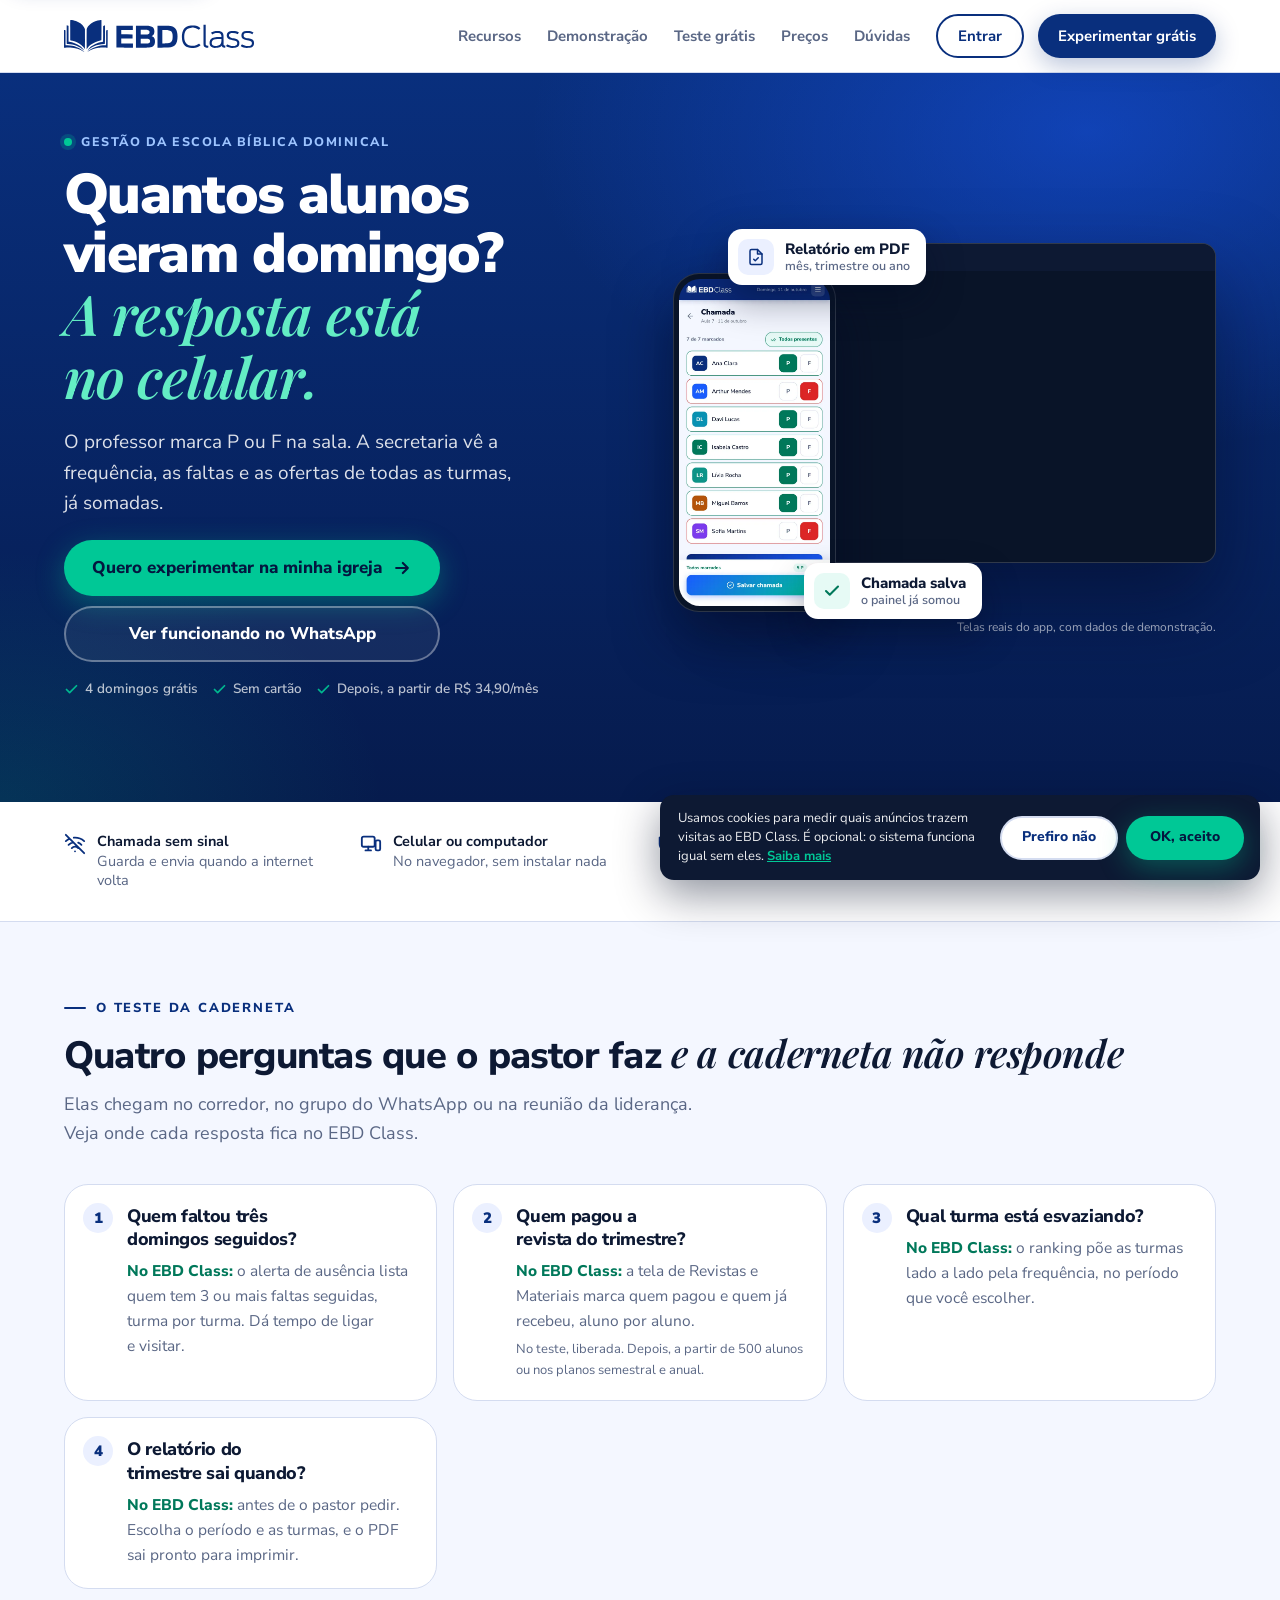
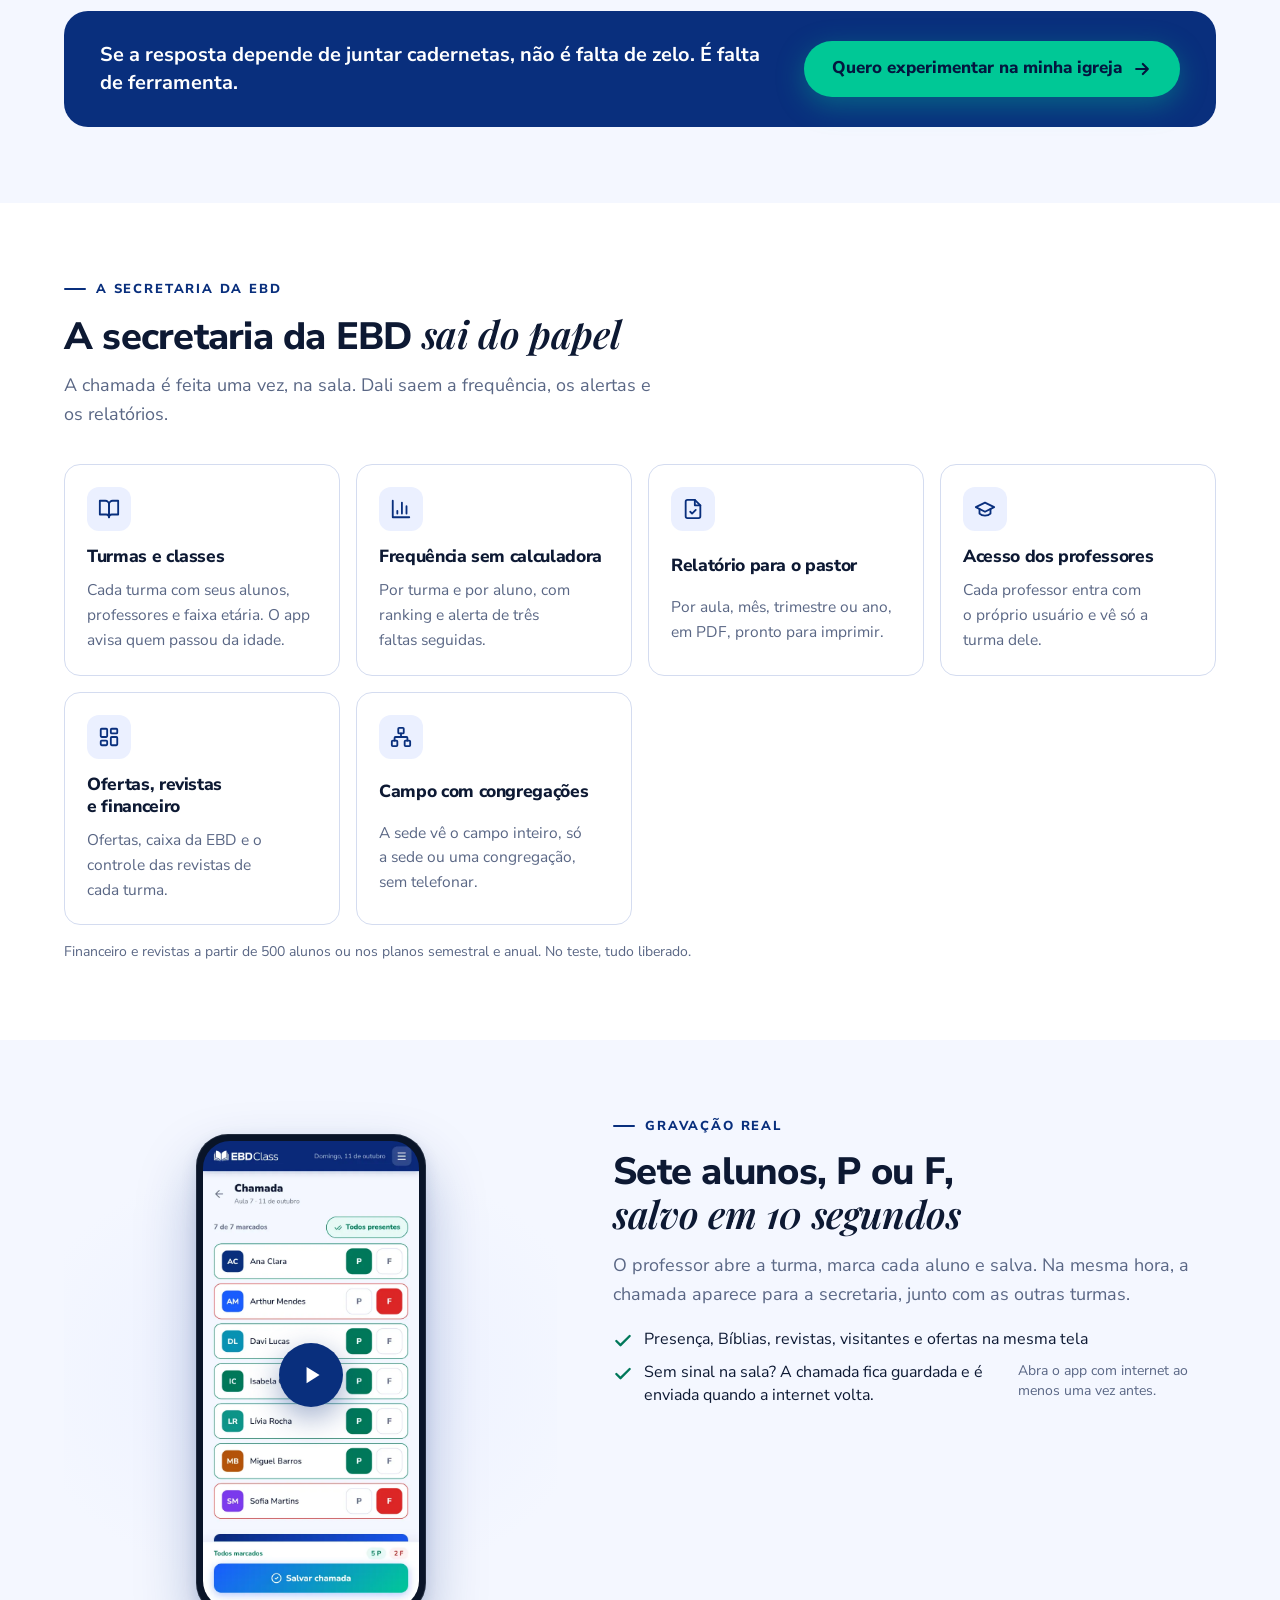
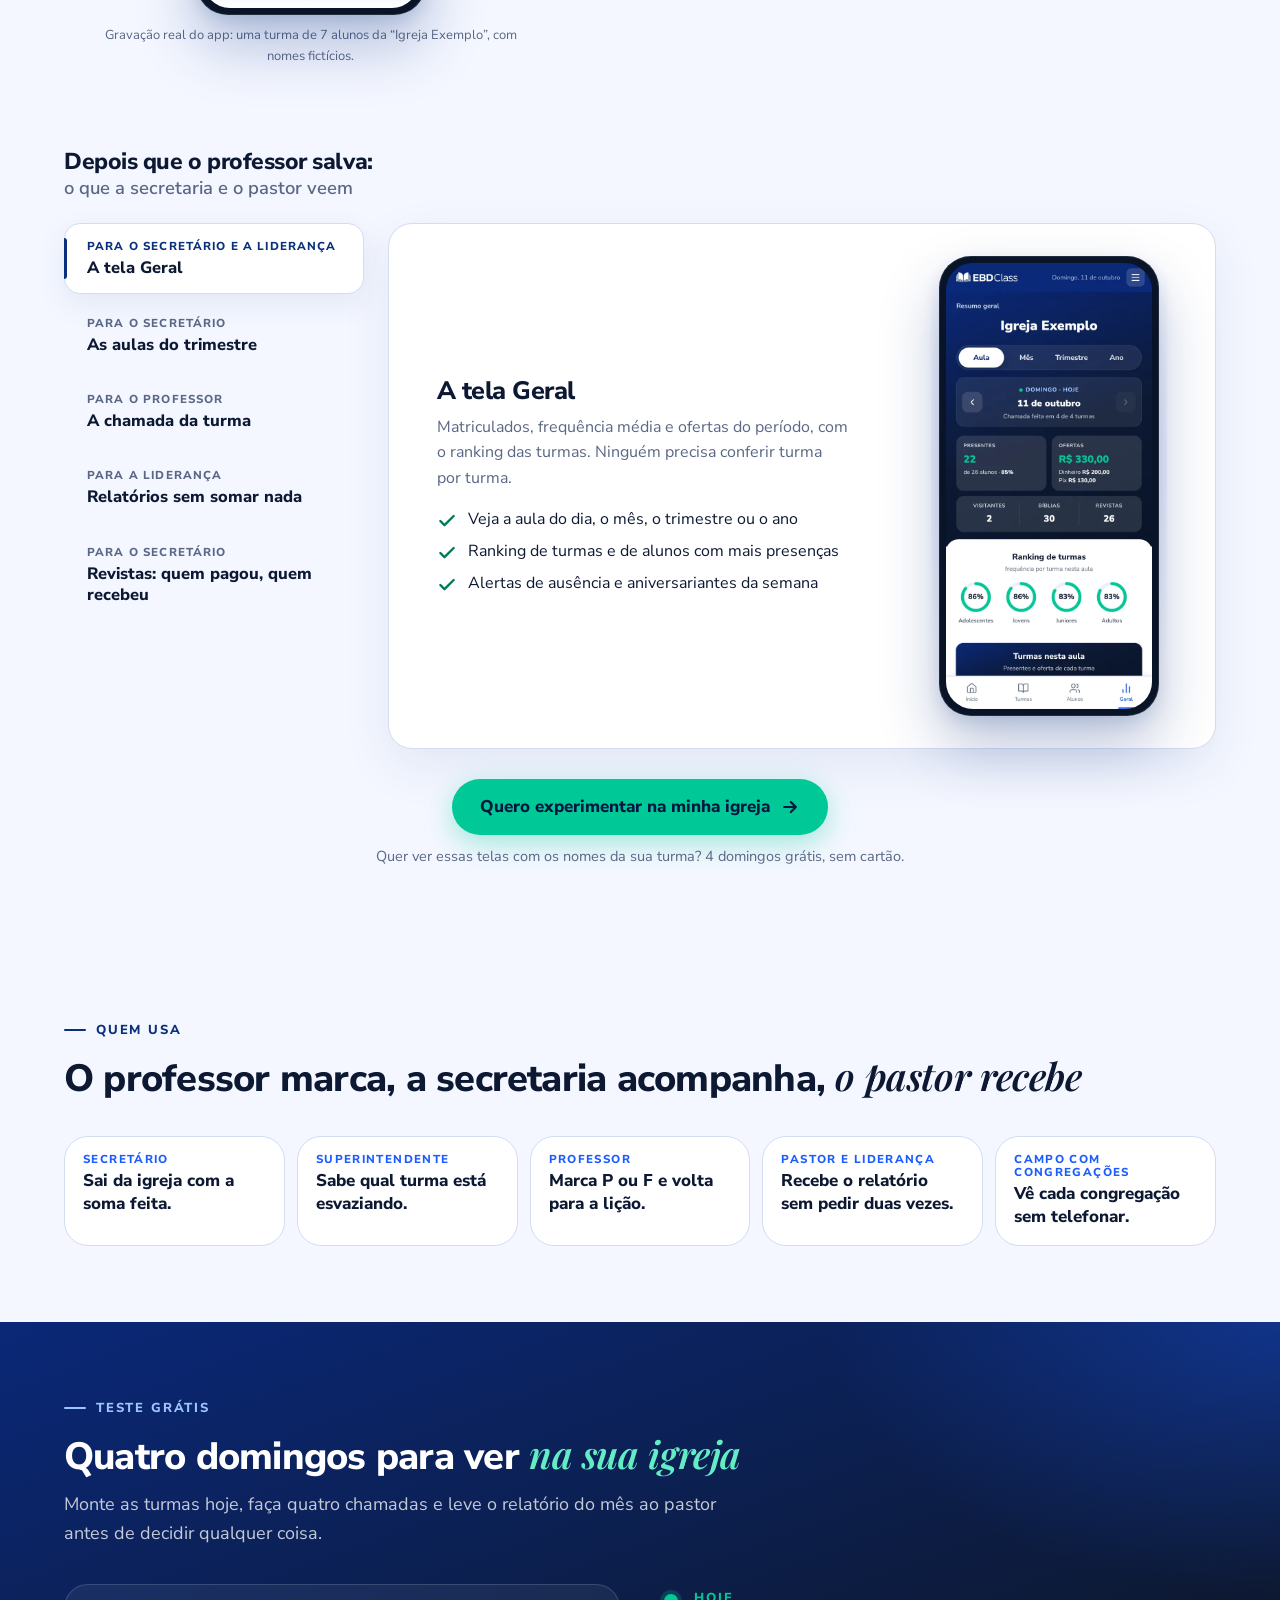
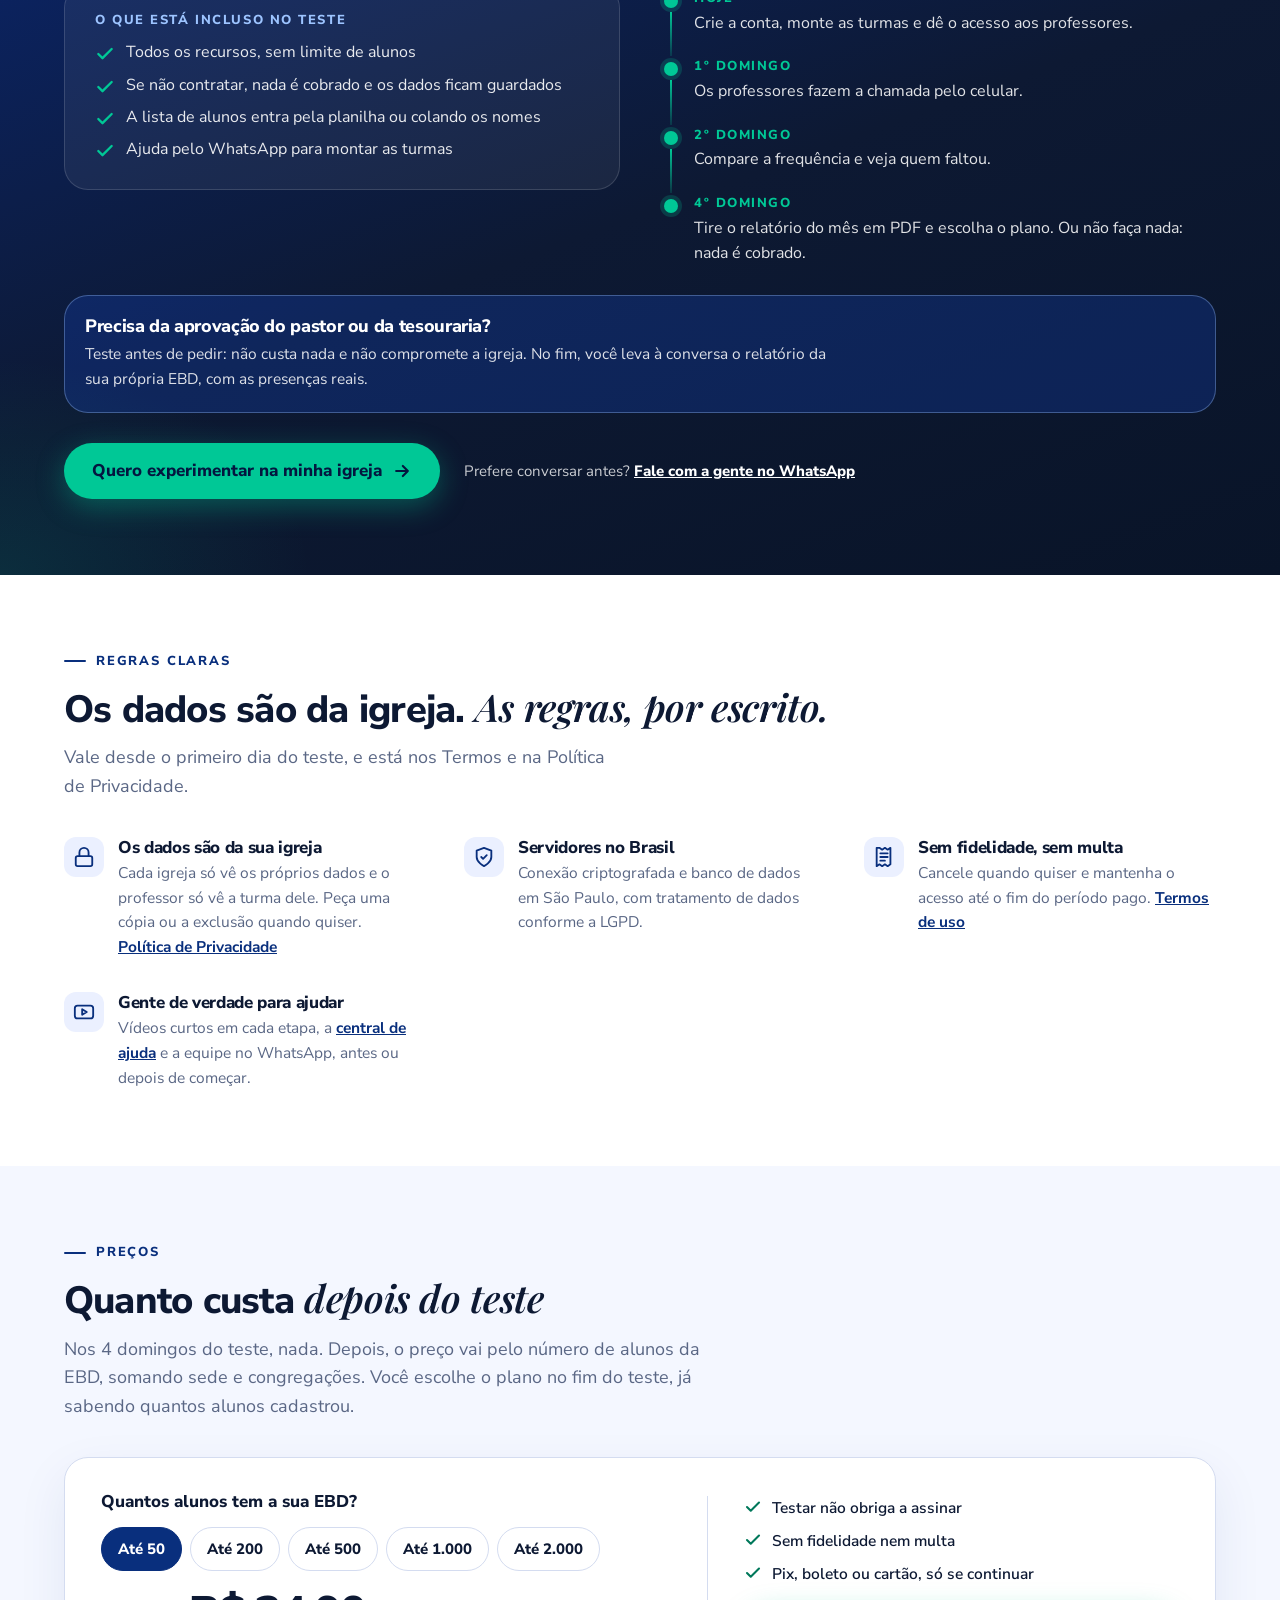
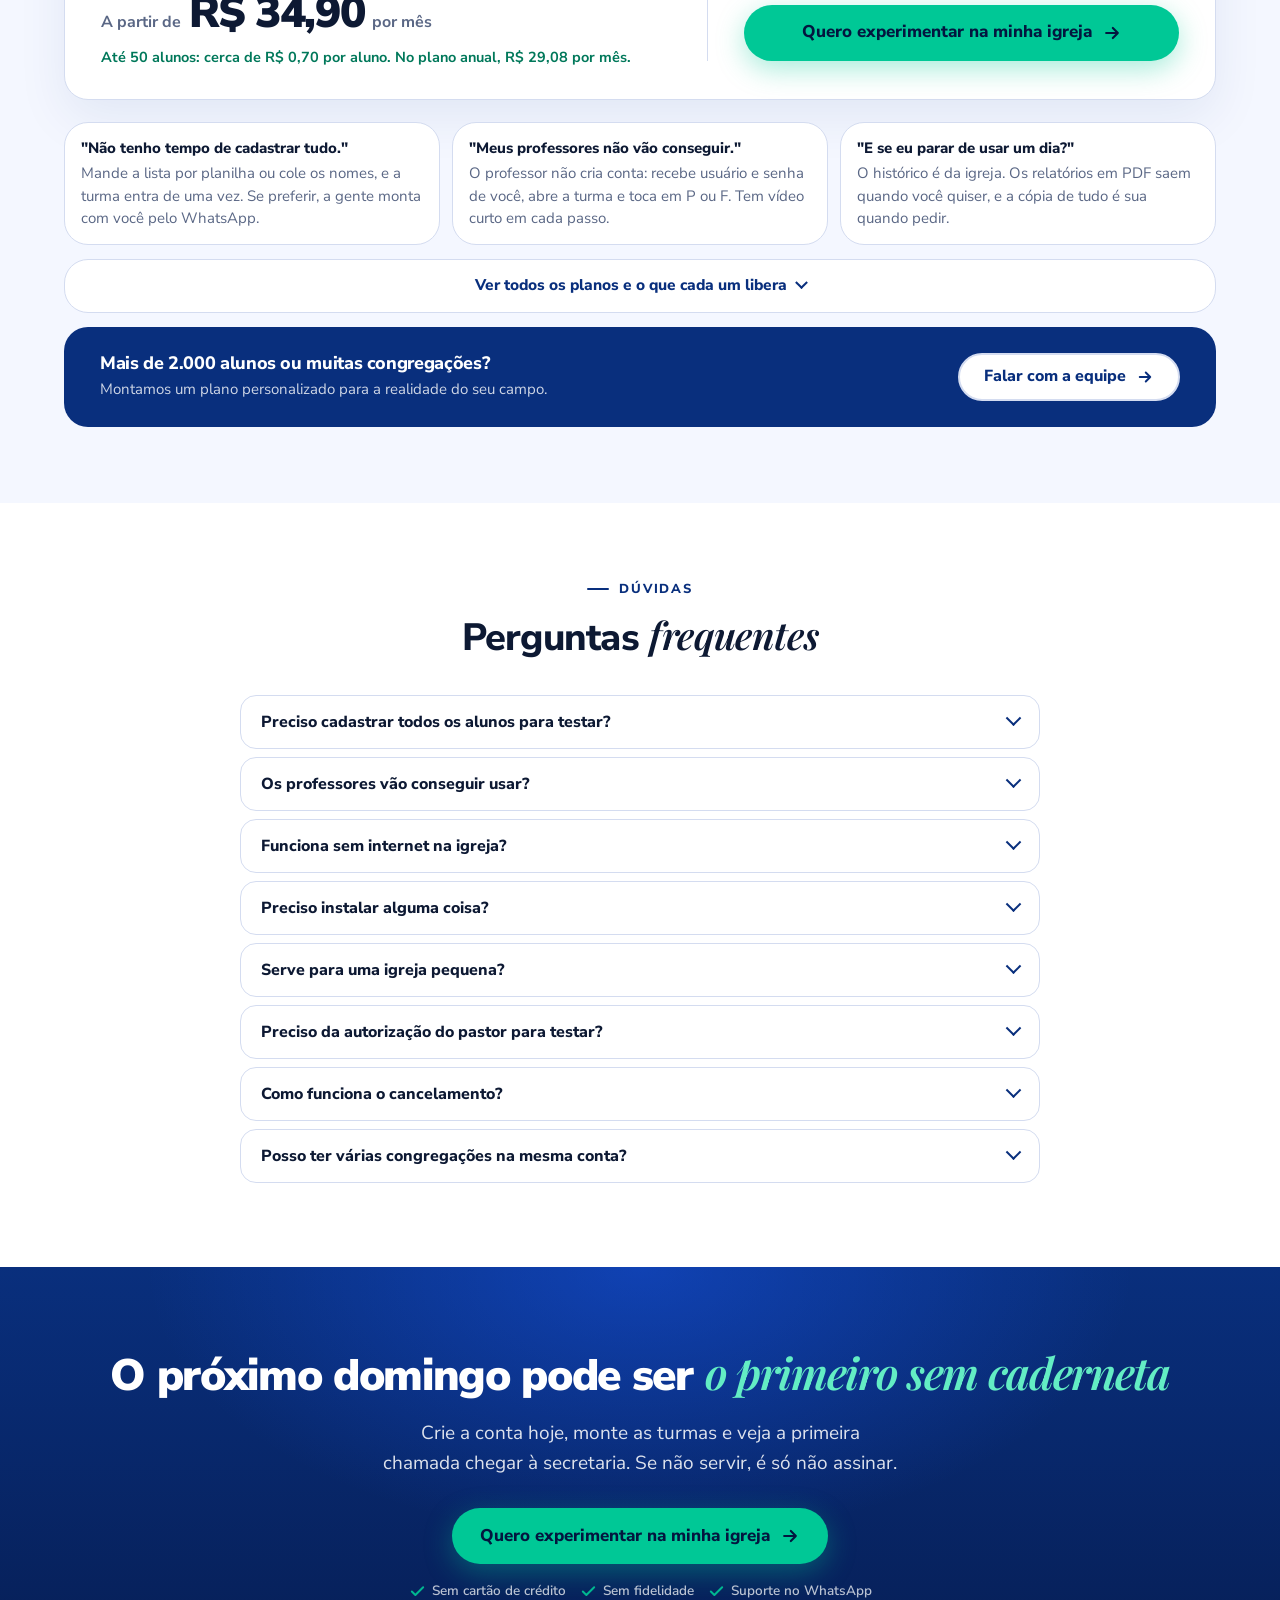
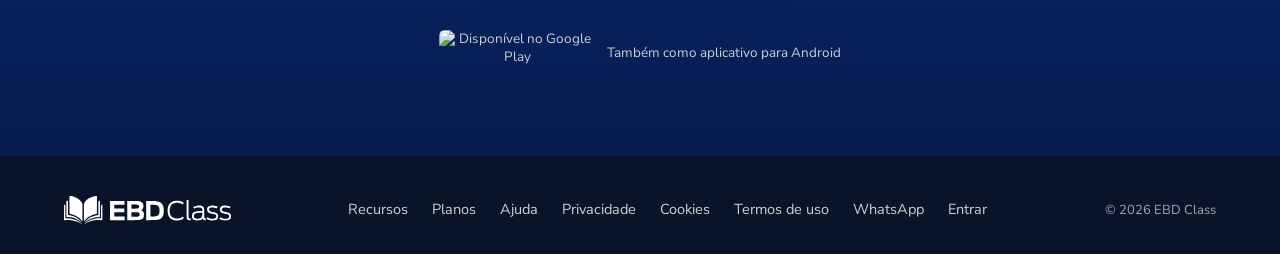
==== commit f7963aac: "Leva as três dúvidas que travam até o preço Painel de 20 visitantes vendo a página inteira (24/11/20" ====
--- a/index.html
+++ b/index.html
@@ -164,7 +164,7 @@
     </div>
     <ol class="qs">
       <li class="q rv"><h3>Quem faltou três domingos seguidos?</h3><p><b>No EBD Class:</b> o alerta de ausência lista quem tem 3 ou mais faltas seguidas, turma por turma. Dá tempo de ligar e visitar.</p></li>
-      <li class="q rv"><h3>Quem pagou a revista do trimestre?</h3><p><b>No EBD Class:</b> a tela de Revistas e Materiais marca quem pagou e quem já recebeu, aluno por aluno.</p></li>
+      <li class="q rv"><h3>Quem pagou a revista do trimestre?</h3><p><b>No EBD Class:</b> a tela de Revistas e Materiais marca quem pagou e quem já recebeu, aluno por aluno. <small>No teste, liberada. Depois, a partir de 500 alunos ou nos planos semestral e anual.</small></p></li>
       <li class="q rv"><h3>Qual turma está esvaziando?</h3><p><b>No EBD Class:</b> o ranking põe as turmas lado a lado pela frequência, no período que você escolher.</p></li>
       <li class="q rv"><h3>O relatório do trimestre sai quando?</h3><p><b>No EBD Class:</b> antes de o pastor pedir. Escolha o período e as turmas, e o PDF sai pronto para imprimir.</p></li>
     </ol>
@@ -414,6 +414,12 @@
         <a class="btn btn-primary btn-lg" href="https://app.ebdclass.com.br/cadastro" data-cta="planos">Quero experimentar na minha igreja <svg width="20" height="20" aria-hidden="true"><use href="#i-arrow"/></svg></a>
       </div>
     </div>
+
+    <ul class="travas rv" aria-label="As dúvidas que mais aparecem">
+      <li><b>"Não tenho tempo de cadastrar tudo."</b>Mande a lista por planilha ou cole os nomes, e a turma entra de uma vez. Se preferir, a gente monta com você pelo WhatsApp.</li>
+      <li><b>"Meus professores não vão conseguir."</b>O professor não cria conta: recebe usuário e senha de você, abre a turma e toca em P ou F. Tem vídeo curto em cada passo.</li>
+      <li><b>"E se eu parar de usar um dia?"</b>O histórico é da igreja. Os relatórios em PDF saem quando você quiser, e a cópia de tudo é sua quando pedir.</li>
+    </ul>
 
     <details class="planos-detalhe rv" id="planos-detalhe">
       <summary>Ver todos os planos e o que cada um libera</summary>
--- a/landing.css
+++ b/landing.css
@@ -113,6 +113,8 @@
 .ticks small{color:var(--muted);font-size:14px}
 .ticks-dark li{color:rgba(255,255,255,.9)}
 .ticks-dark svg{color:var(--green)}
+
+.qs small{display:block;margin-top:5px;font-size:13px;color:var(--muted)}
 
 /* ---------- Capa ---------- */
 .hero{position:relative;overflow:hidden;color:#fff;background:
@@ -337,6 +339,13 @@
 @media(min-width:700px){.roles{grid-template-columns:1fr 1fr;gap:12px}}
 @media(min-width:1100px){.roles{grid-template-columns:repeat(5,1fr)}}
 
+/* As três dúvidas que travam a decisão, no preço, que é onde todo visitante chega.
+   As respostas já existiam na página, mas embaixo de onde a pessoa para de rolar. */
+.travas{display:grid;gap:10px;margin-top:22px}
+.travas li{padding:14px 16px;border:1px solid var(--line);border-radius:var(--r-lg);background:#fff;font-size:15px;line-height:1.5;color:var(--muted)}
+.travas b{display:block;color:var(--ink);font-weight:800;margin-bottom:3px}
+@media(min-width:860px){.travas{grid-template-columns:repeat(3,1fr);gap:12px}}
+
 /* ---------- Oferta (teste grátis) ---------- */
 .offer{background:
   radial-gradient(700px 420px at 100% 0%,rgba(26,92,255,.35),transparent 65%),
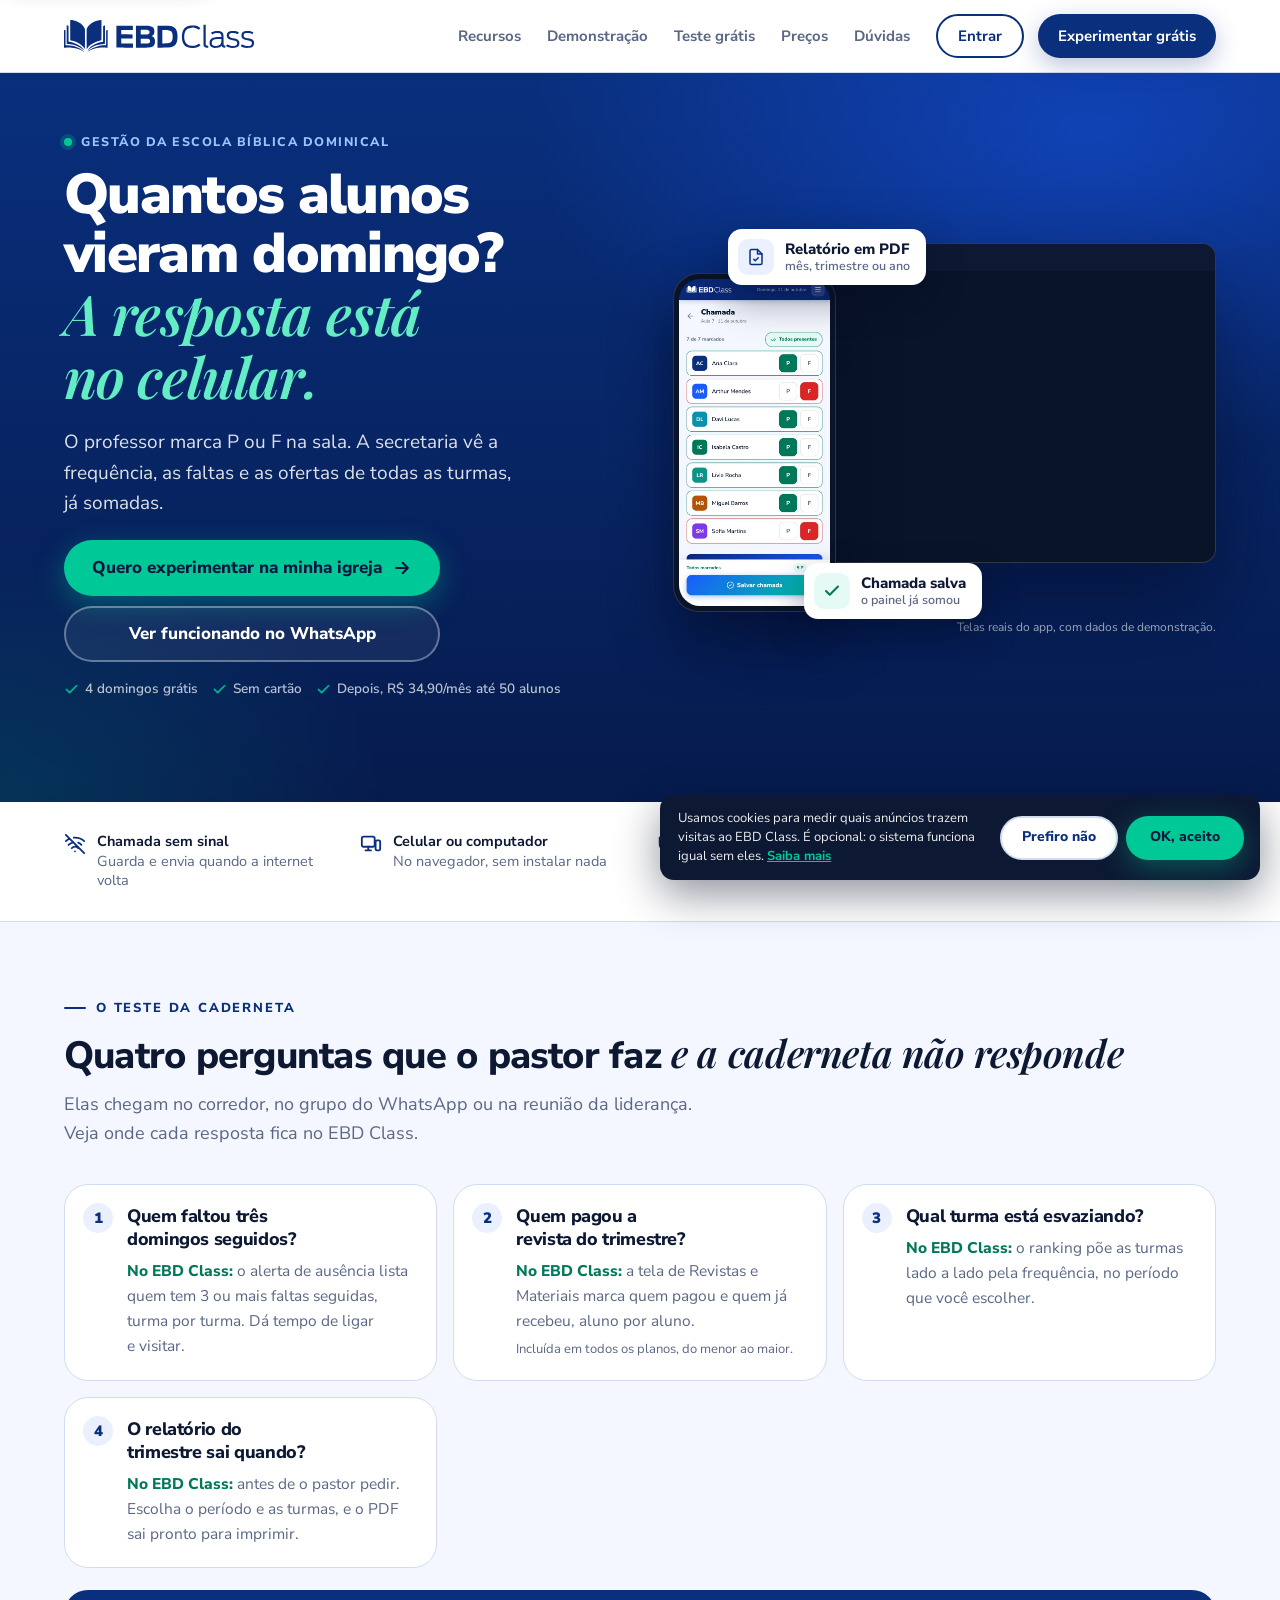
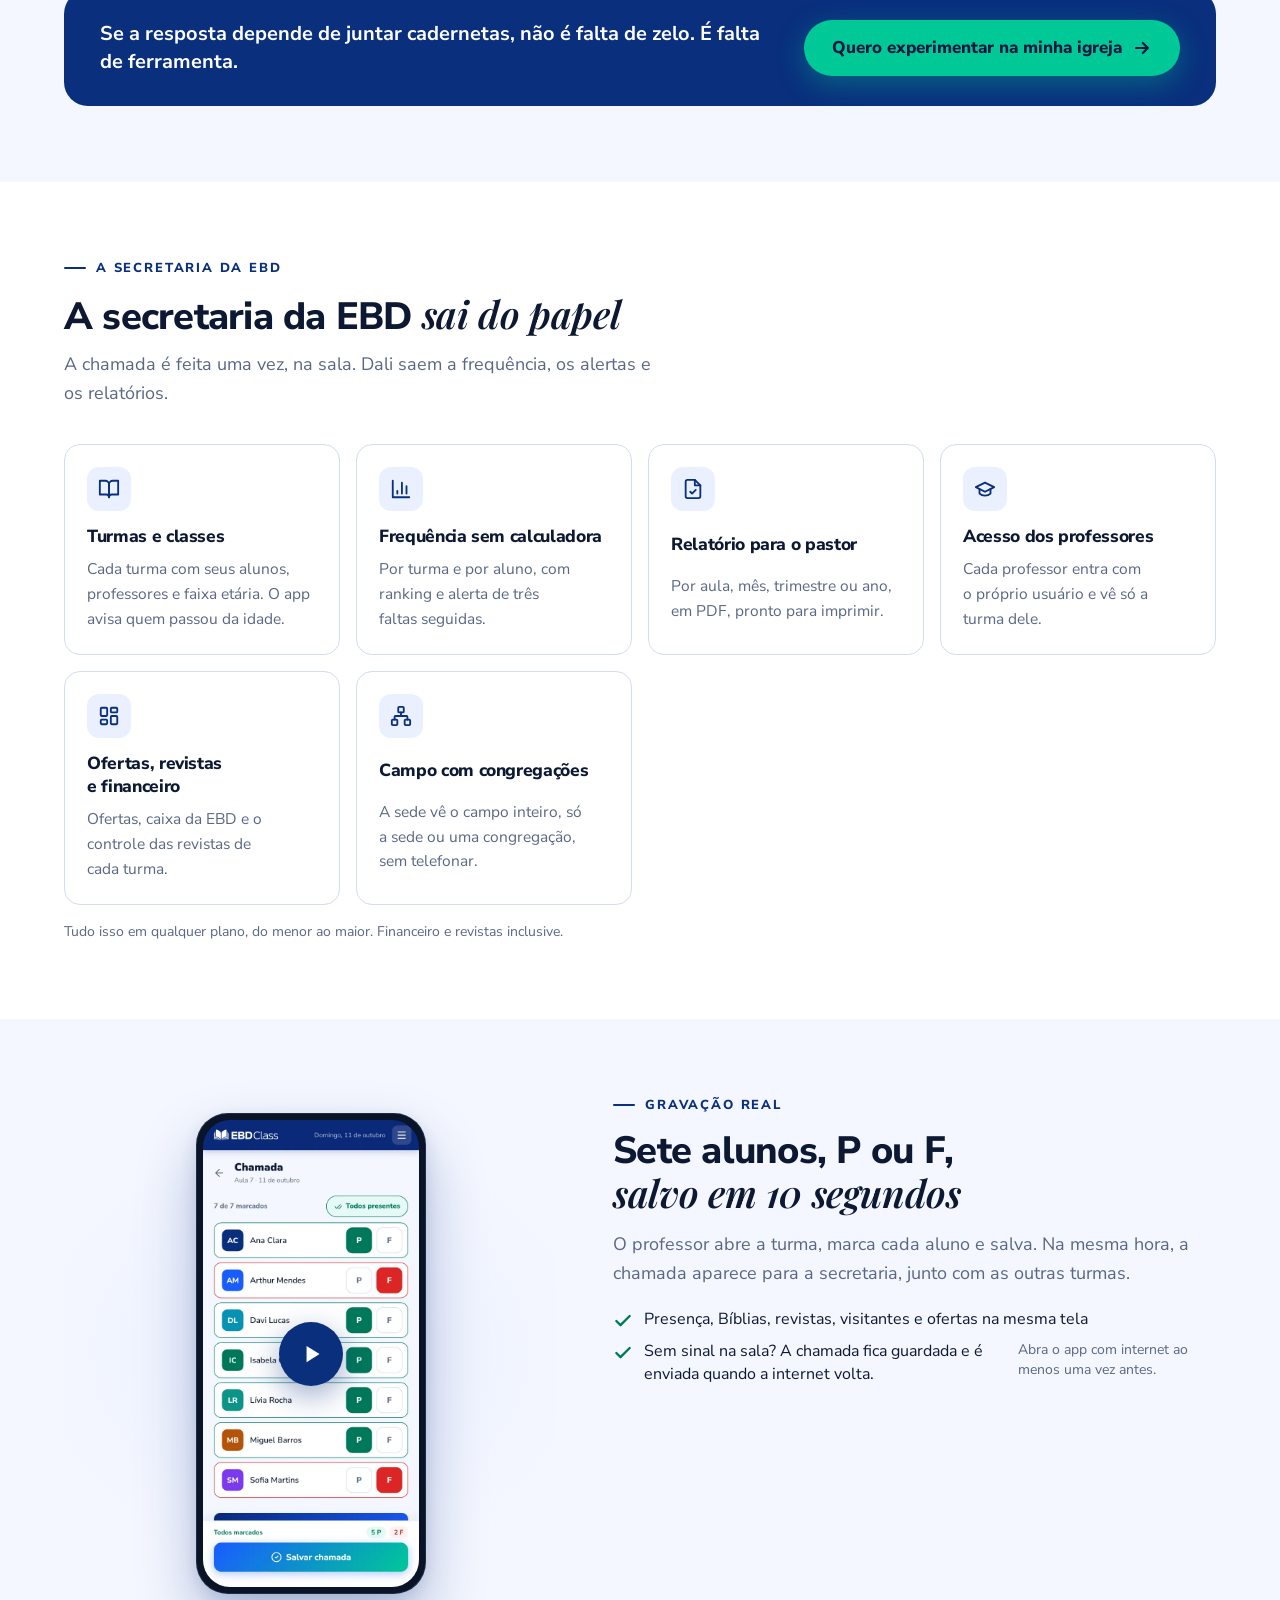
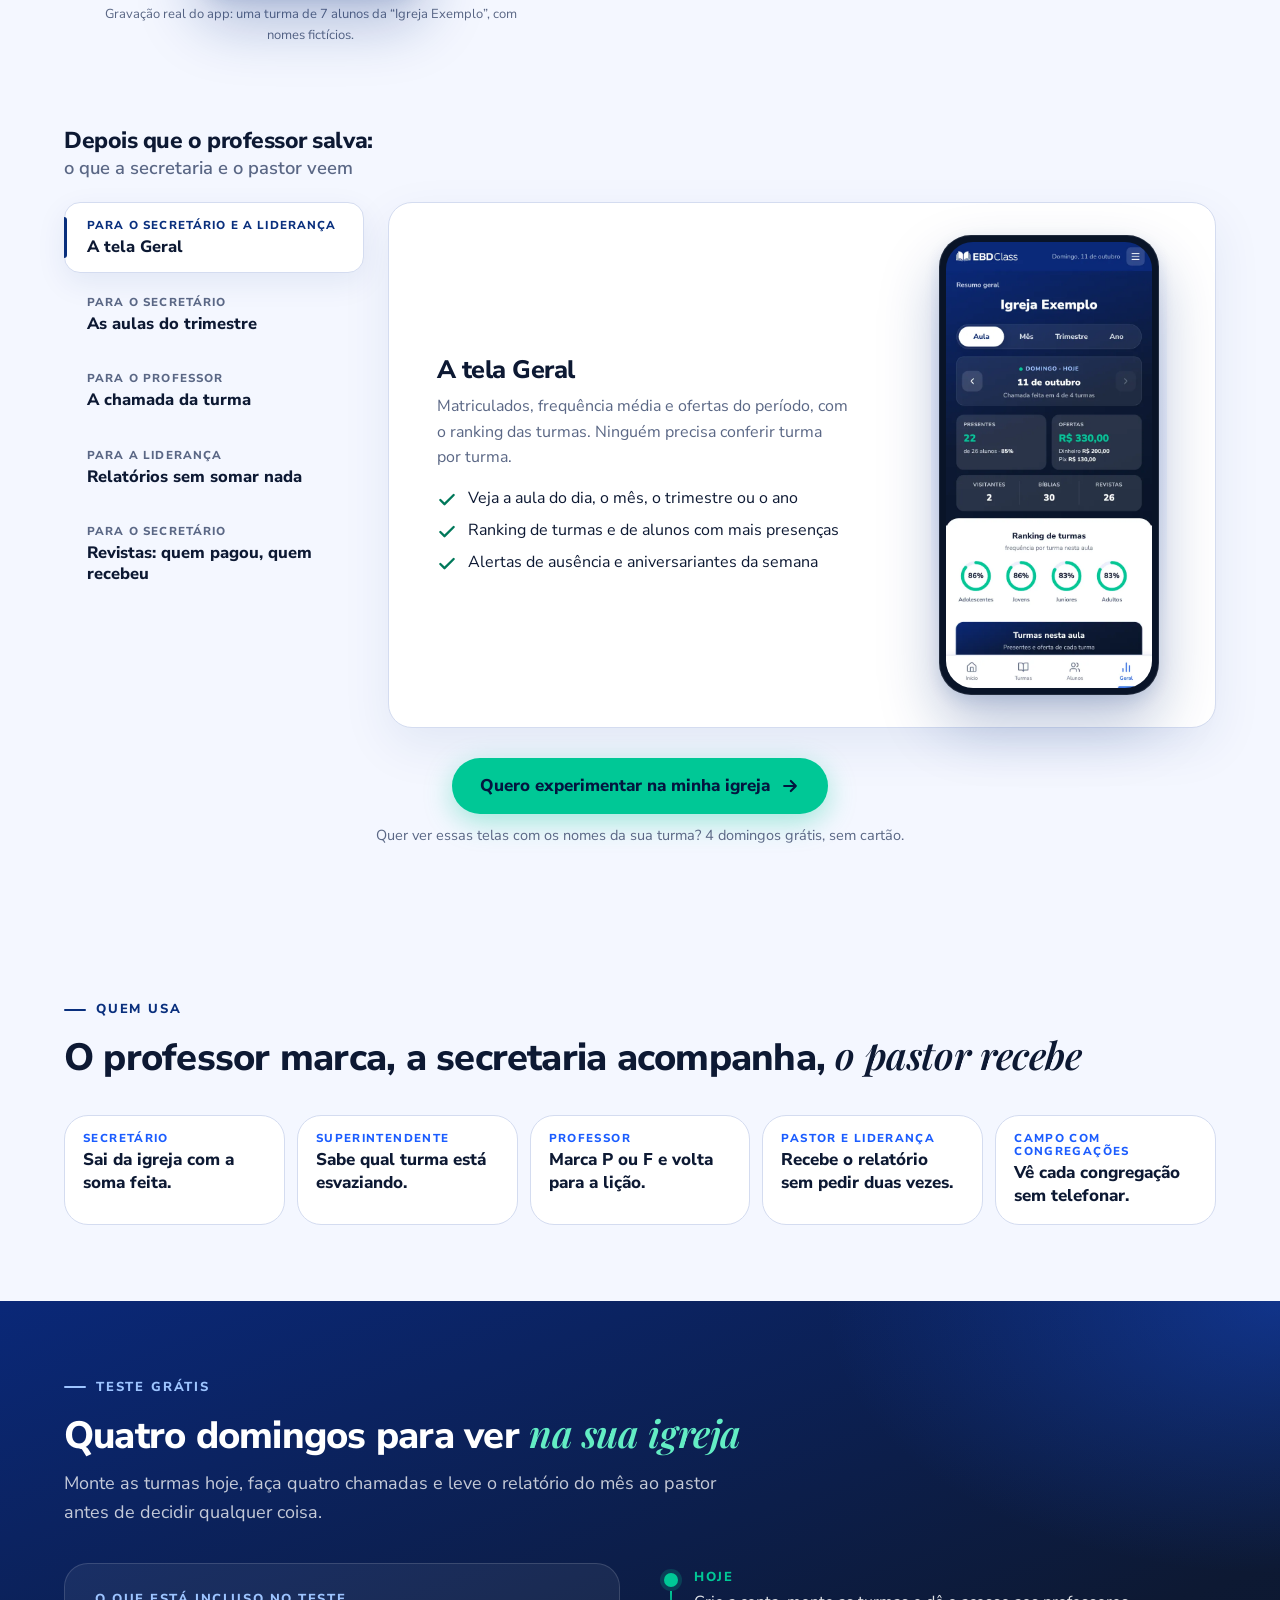
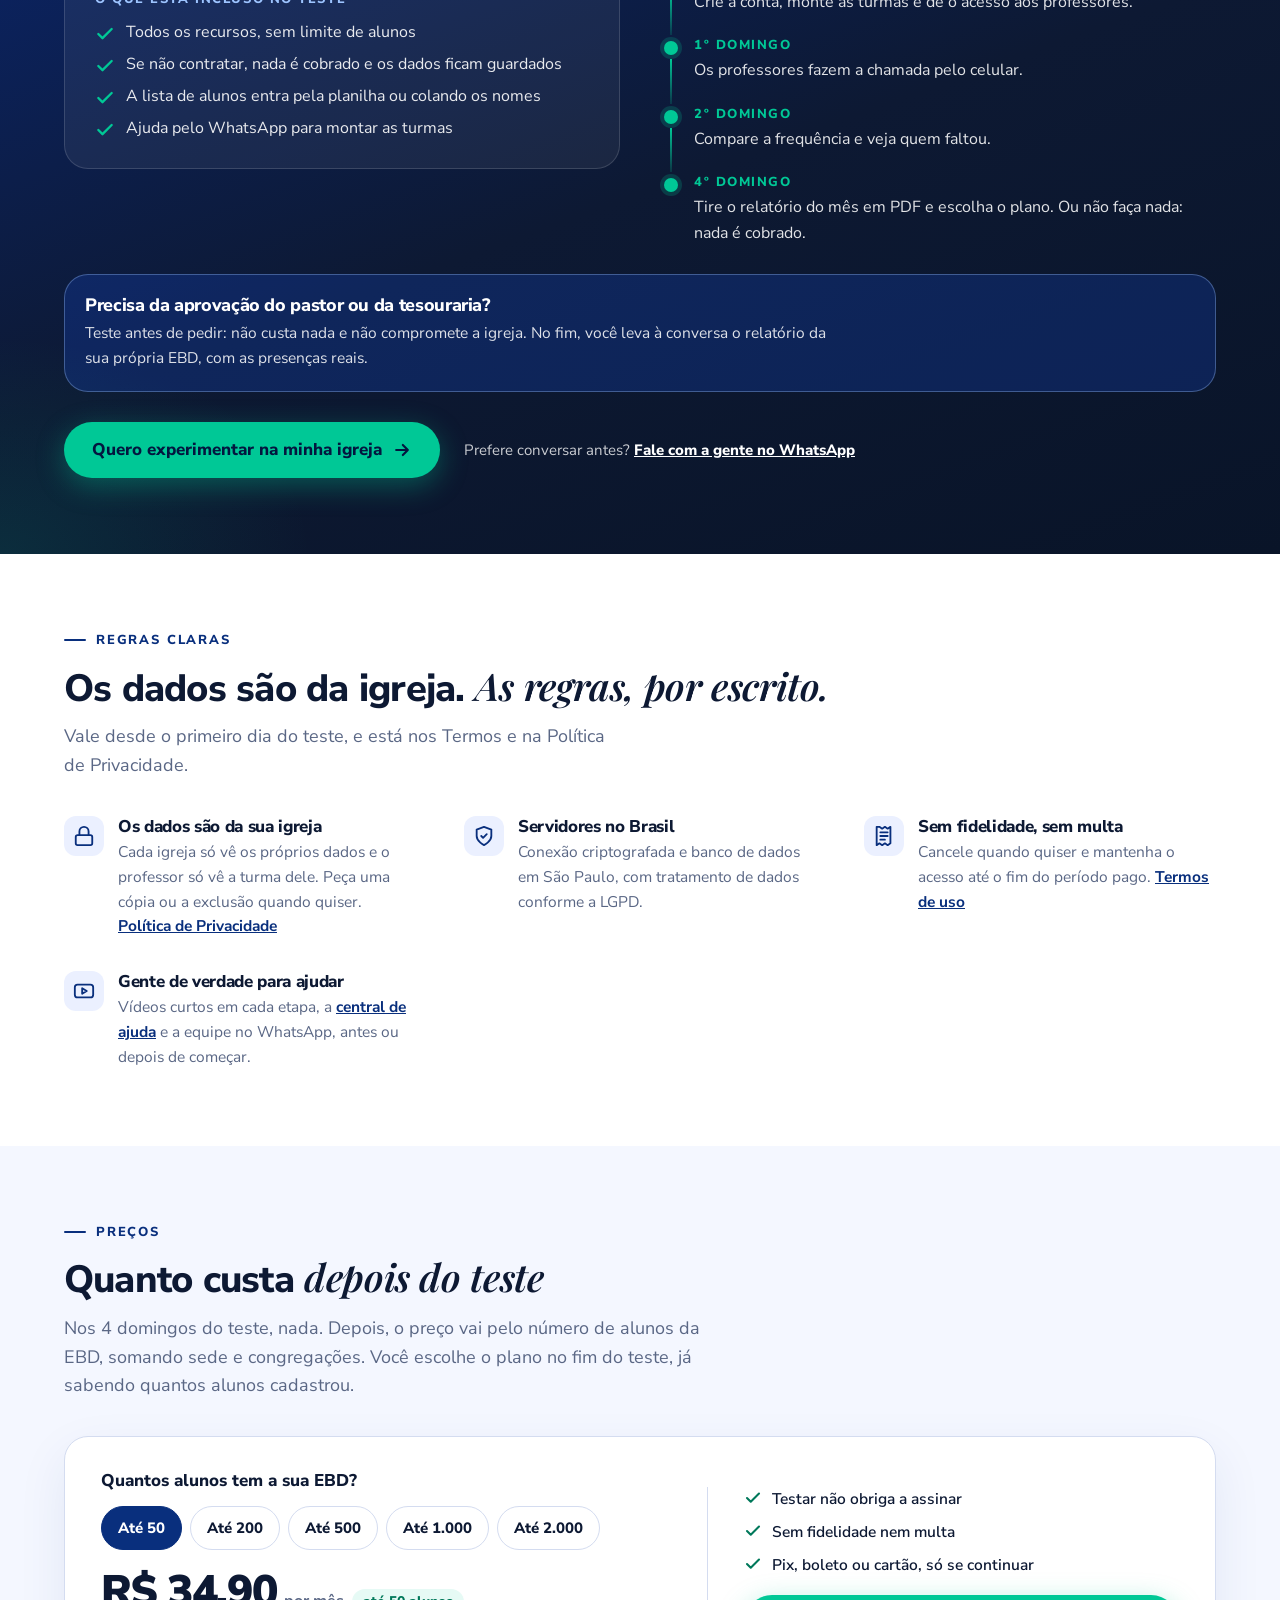
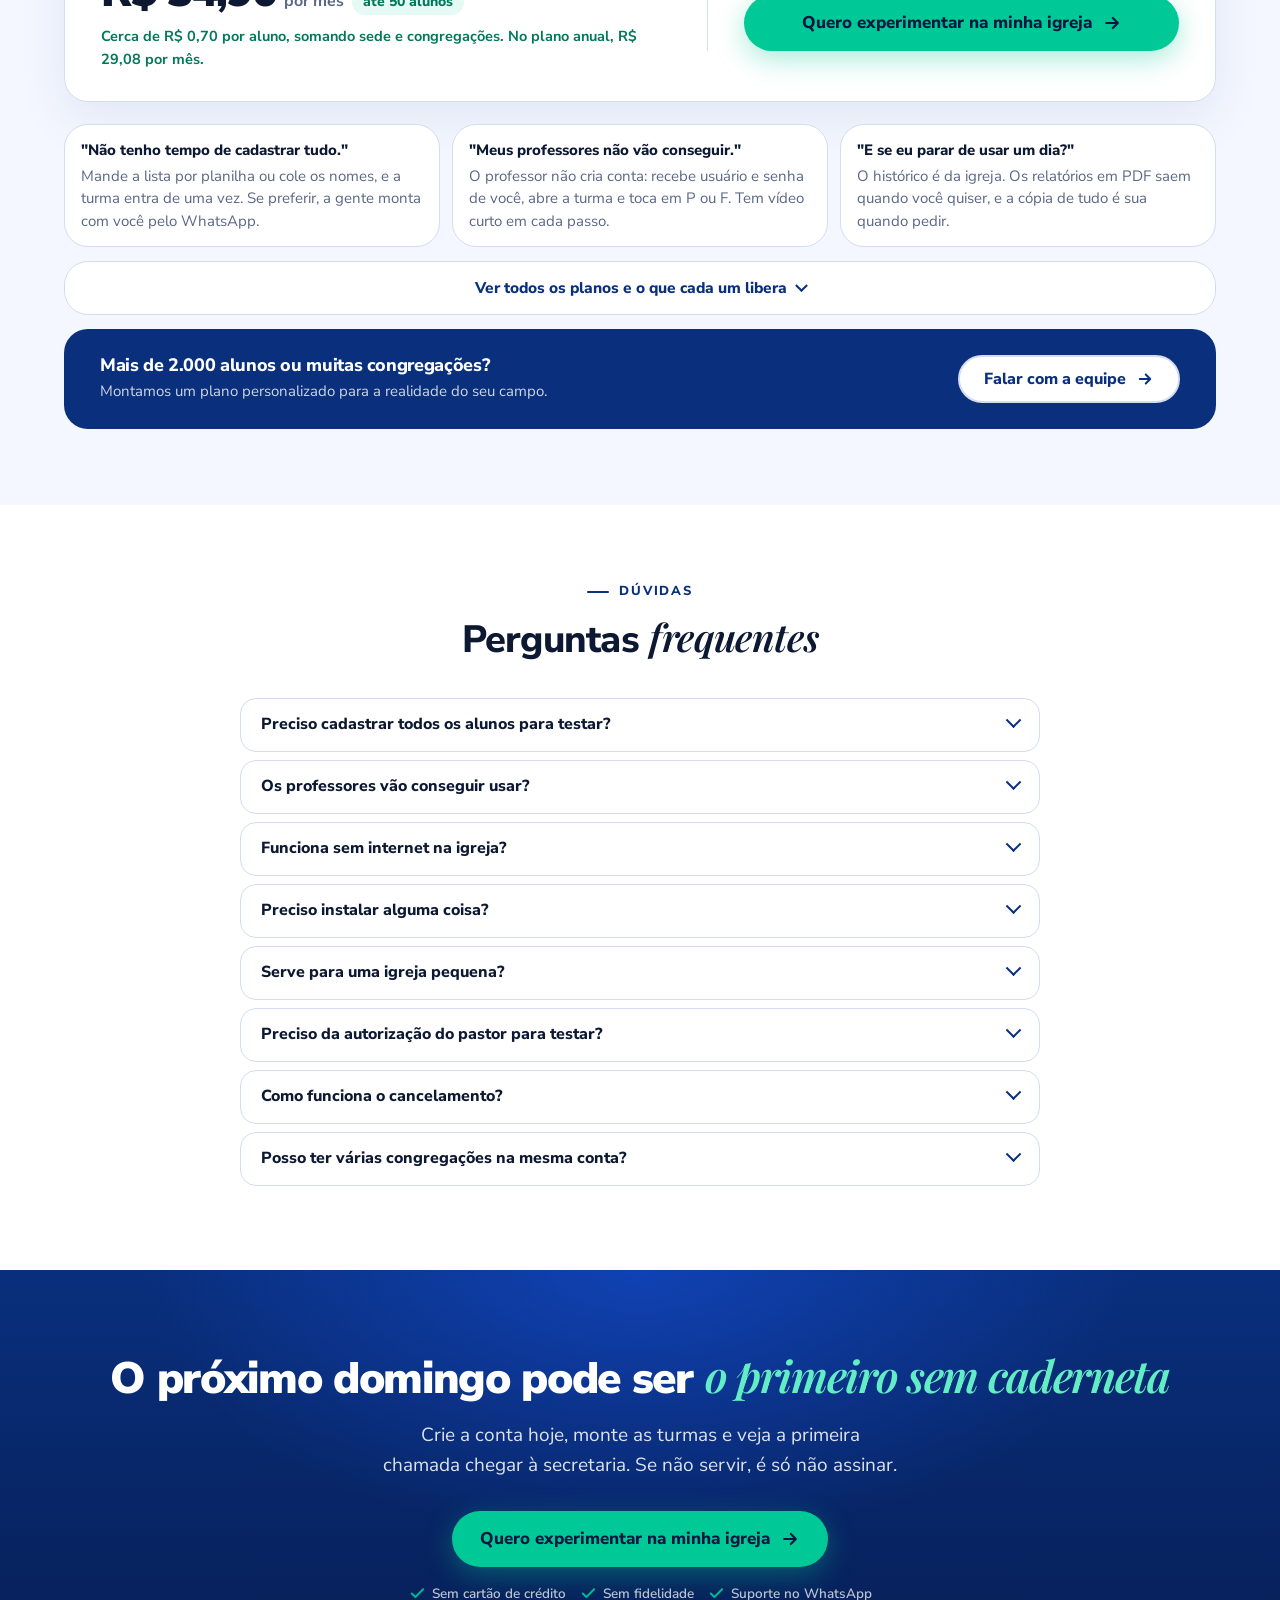
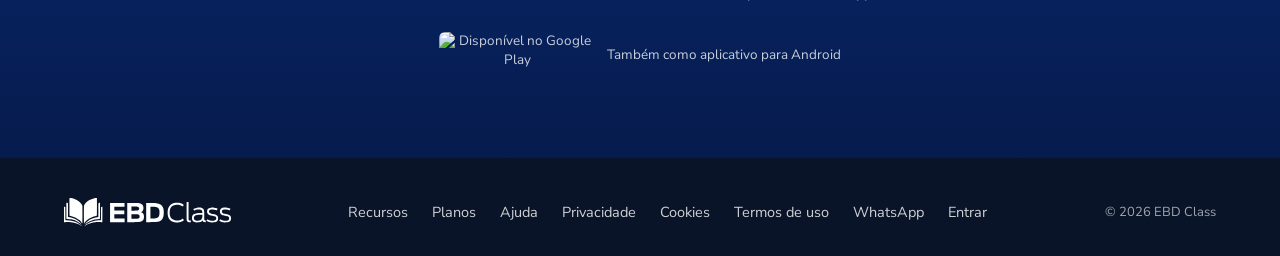
==== commit 99bc8e94: "Revistas e financeiro em todo plano, e o limite colado no preço Duas coisas que o painel de 20 visit" ====
--- a/index.html
+++ b/index.html
@@ -52,7 +52,7 @@
       {"@type":"Question","name":"Os professores vão conseguir usar?","acceptedAnswer":{"@type":"Answer","text":"A chamada é uma lista com os botões P e F para cada aluno, no celular. O professor não cria conta: recebe do secretário o usuário e a senha e já vê a turma dele. O app tem vídeos curtos de cada passo e, se alguém travar, a equipe ajuda pelo WhatsApp."}},
       {"@type":"Question","name":"Funciona sem internet na igreja?","acceptedAnswer":{"@type":"Answer","text":"Sim. Se faltar sinal na sala, a chamada fica guardada no celular e é enviada quando a internet voltar. Para isso, abra o app com internet ao menos uma vez antes."}},
       {"@type":"Question","name":"Preciso instalar alguma coisa?","acceptedAnswer":{"@type":"Answer","text":"Não. O EBD Class funciona direto no navegador do celular ou do computador, com os mesmos dados nos dois. No Android também há o aplicativo na Google Play; no iPhone, é possível adicionar o EBD Class à tela inicial pelo Safari."}},
-      {"@type":"Question","name":"Serve para uma igreja pequena?","acceptedAnswer":{"@type":"Answer","text":"Sim. O preço vai pelo número de alunos da EBD. Até 50 alunos, o plano custa R$ 34,90 por mês, ou R$ 29,08 por mês no anual."}},
+      {"@type":"Question","name":"Serve para uma igreja pequena?","acceptedAnswer":{"@type":"Answer","text":"Sim. O preço vai pelo número de alunos da EBD, não pelo de professores nem pelo de turmas. Até 50 alunos, o plano custa R$ 34,90 por mês para a igreja toda, ou R$ 29,08 por mês no anual. Se a EBD tem mais de 50 alunos, o plano sobe de faixa: até 200 alunos, R$ 64,90 por mês. Nenhum recurso fica de fora por a igreja ser pequena: o relatório financeiro e o controle de revistas entram no menor plano."}},
       {"@type":"Question","name":"Preciso da autorização do pastor para testar?","acceptedAnswer":{"@type":"Answer","text":"Não. O teste não tem custo, não pede cartão e não compromete a igreja. Teste primeiro e, no fim dos 4 domingos, leve o relatório da sua própria EBD para a conversa com o pastor ou a tesouraria."}},
       {"@type":"Question","name":"Como funciona o cancelamento?","acceptedAnswer":{"@type":"Answer","text":"Não há fidelidade nem multa. Você cancela pelo sistema (Configurações, Assinatura) ou pelo WhatsApp e mantém o acesso até o fim do período já pago. Não há reembolso proporcional. No semestral e no anual há garantia de 30 dias: se não servir para a sua escola, devolvemos o valor pago."}},
       {"@type":"Question","name":"Posso ter várias congregações na mesma conta?","acceptedAnswer":{"@type":"Answer","text":"Sim. A sede cadastra as congregações e acompanha cada uma ou o campo inteiro, com relatório de campo. O limite do plano é a soma dos alunos de todo o campo."}}
@@ -119,7 +119,7 @@
       <ul class="hero-points" aria-label="Condições do teste">
         <li><svg width="15" height="15" aria-hidden="true"><use href="#i-check"/></svg>4 domingos grátis</li>
         <li><svg width="15" height="15" aria-hidden="true"><use href="#i-check"/></svg>Sem cartão</li>
-        <li><svg width="15" height="15" aria-hidden="true"><use href="#i-check"/></svg>Depois, a partir de R$ 34,90/mês</li>
+        <li><svg width="15" height="15" aria-hidden="true"><use href="#i-check"/></svg>Depois, R$ 34,90/mês até 50 alunos</li>
       </ul>
     </div>
     <div class="hero-visual">
@@ -164,7 +164,7 @@
     </div>
     <ol class="qs">
       <li class="q rv"><h3>Quem faltou três domingos seguidos?</h3><p><b>No EBD Class:</b> o alerta de ausência lista quem tem 3 ou mais faltas seguidas, turma por turma. Dá tempo de ligar e visitar.</p></li>
-      <li class="q rv"><h3>Quem pagou a revista do trimestre?</h3><p><b>No EBD Class:</b> a tela de Revistas e Materiais marca quem pagou e quem já recebeu, aluno por aluno. <small>No teste, liberada. Depois, a partir de 500 alunos ou nos planos semestral e anual.</small></p></li>
+      <li class="q rv"><h3>Quem pagou a revista do trimestre?</h3><p><b>No EBD Class:</b> a tela de Revistas e Materiais marca quem pagou e quem já recebeu, aluno por aluno. <small>Incluída em todos os planos, do menor ao maior.</small></p></li>
       <li class="q rv"><h3>Qual turma está esvaziando?</h3><p><b>No EBD Class:</b> o ranking põe as turmas lado a lado pela frequência, no período que você escolher.</p></li>
       <li class="q rv"><h3>O relatório do trimestre sai quando?</h3><p><b>No EBD Class:</b> antes de o pastor pedir. Escolha o período e as turmas, e o PDF sai pronto para imprimir.</p></li>
     </ol>
@@ -191,7 +191,7 @@
       <li class="pillar rv"><span class="pillar-ic"><svg width="22" height="22" aria-hidden="true"><use href="#i-panel"/></svg></span><h3>Ofertas, revistas e financeiro</h3><p>Ofertas, caixa da EBD e o controle das revistas de cada turma.</p></li>
       <li class="pillar rv"><span class="pillar-ic"><svg width="22" height="22" aria-hidden="true"><use href="#i-network"/></svg></span><h3>Campo com congregações</h3><p>A sede vê o campo inteiro, só a sede ou uma congregação, sem telefonar.</p></li>
     </ul>
-    <p class="pillars-note rv">Financeiro e revistas a partir de 500 alunos ou nos planos semestral e anual. No teste, tudo liberado.</p>
+    <p class="pillars-note rv">Tudo isso em qualquer plano, do menor ao maior. Financeiro e revistas inclusive.</p>
   </div>
 </section>
 
@@ -290,7 +290,7 @@
           <li><svg width="20" height="20" aria-hidden="true"><use href="#i-check"/></svg>Resumo por item para fazer a encomenda</li>
           <li><svg width="20" height="20" aria-hidden="true"><use href="#i-check"/></svg>Pagamentos direto no relatório financeiro</li>
         </ul>
-        <p class="feat-note">A partir de 500 alunos, ou nos planos semestral e anual. Liberado no teste grátis.</p>
+        <p class="feat-note">Incluída em todos os planos, do menor ao maior.</p>
       </div>
       <div class="feat-media"><div class="phone"><img src="img/materiais.webp" width="600" height="1298" loading="lazy" alt="Tela Revistas e Materiais: total, recebido, a receber e entregues do 4º trimestre, com os pedidos de cada turma"></div></div>
     </article>
@@ -401,8 +401,8 @@
           <button type="button" role="radio" aria-checked="false" data-faixa="4">Até 2.000</button>
         </div>
         <div class="preco-res" aria-live="polite">
-          <p class="preco-val"><span class="preco-de">A partir de</span> <b id="preco-mes">R$ 34,90</b> <span>por mês</span></p>
-          <p class="preco-sub" id="preco-sub">Até 50 alunos: cerca de R$ 0,70 por aluno. No plano anual, R$ 29,08 por mês.</p>
+          <p class="preco-val"><b id="preco-mes">R$ 34,90</b> <span>por mês</span> <em class="preco-faixa" id="preco-faixa">até 50 alunos</em></p>
+          <p class="preco-sub" id="preco-sub">Cerca de R$&nbsp;0,70 por aluno, somando sede e congregações. No plano anual, R$&nbsp;29,08 por mês.</p>
         </div>
       </div>
       <div class="preco-acao">
@@ -437,7 +437,7 @@
         <div class="tier" data-m="189,90" data-m-sub="≈ R$ 0,19 por aluno" data-s="170,90" data-s-total="1.025,40" data-s-eco="114,00" data-a="158,25" data-a-total="1.899,00" data-a-eco="379,80"><div class="tier-name">Até 1.000 alunos</div><div class="tier-price"><s class="tier-de">R$ 189,90</s><b>R$ 158,25</b> <span>/mês</span></div><div class="tier-sub">R$ 1.899,00 por ano · economize R$ 379,80</div></div>
         <div class="tier" data-m="319,90" data-m-sub="≈ R$ 0,16 por aluno" data-s="287,90" data-s-total="1.727,40" data-s-eco="192,00" data-a="266,58" data-a-total="3.199,00" data-a-eco="639,80"><div class="tier-name">Até 2.000 alunos</div><div class="tier-price"><s class="tier-de">R$ 319,90</s><b>R$ 266,58</b> <span>/mês</span></div><div class="tier-sub">R$ 3.199,00 por ano · economize R$ 639,80</div></div>
       </div>
-      <p class="pay-note">Valor por aluno com a faixa completa. Pagamento por Pix, boleto ou cartão. No semestral e no anual, o período é pago de uma vez, todos os recursos ficam liberados e há garantia de 30 dias: se não servir para a sua escola, devolvemos o valor.</p>
+      <p class="pay-note">Valor por aluno com a faixa completa. Pagamento por Pix, boleto ou cartão. No semestral e no anual, o período é pago de uma vez e há garantia de 30 dias: se não servir para a sua escola, devolvemos o valor.</p>
 
       <div class="incl">
         <div>
@@ -452,9 +452,9 @@
           </ul>
         </div>
         <div class="incl-note">
-          <h3>Recursos por faixa</h3>
-          <p><b>No mensal:</b> aniversariantes a partir de 200 alunos; relatório financeiro e revistas e materiais a partir de 500 alunos.</p>
-          <p><b>No semestral e no anual,</b> todos os recursos ficam liberados em qualquer faixa.</p>
+          <h3>O que muda entre os planos</h3>
+          <p><b>Em qualquer plano:</b> relatório financeiro e controle de revistas e materiais. O que muda é só o limite de alunos.</p>
+          <p><b>A partir de 200 alunos,</b> ou no semestral e no anual de qualquer faixa: aniversariantes do mês.</p>
           <p><b>Só no anual:</b> suporte prioritário, configuração de 20 minutos com a equipe e preço garantido na renovação.</p>
         </div>
       </div>
@@ -480,7 +480,7 @@
       <details><summary>Os professores vão conseguir usar?</summary><div class="ans"><p>A chamada é uma lista com os botões P e F para cada aluno, no celular. O professor não cria conta: recebe do secretário o usuário e a senha e já vê a turma dele.</p><p>O app tem vídeos curtos de cada passo e, se alguém travar, a equipe ajuda pelo <a href="https://wa.me/5586988197951" target="_blank" rel="noopener" data-track="whatsapp_click" data-where="faq_professores">WhatsApp</a>.</p></div></details>
       <details><summary>Funciona sem internet na igreja?</summary><div class="ans"><p>Sim. Se faltar sinal na sala, a chamada fica guardada no celular e é enviada quando a internet voltar. Para isso, abra o app com internet ao menos uma vez antes.</p></div></details>
       <details><summary>Preciso instalar alguma coisa?</summary><div class="ans"><p>Não. O EBD Class funciona direto no navegador do celular ou do computador, com os mesmos dados nos dois. No Android, também há o aplicativo na <a href="https://play.google.com/store/apps/details?id=br.com.ebdclass.app" target="_blank" rel="noopener" data-track="play_store_click" data-where="faq">Google Play</a>. No iPhone, basta adicionar o EBD Class à tela inicial pelo Safari.</p></div></details>
-      <details><summary>Serve para uma igreja pequena?</summary><div class="ans"><p>Sim. O preço vai pelo número de alunos da EBD. Até 50 alunos, o plano custa R$ 34,90 por mês, ou R$ 29,08 por mês no anual.</p></div></details>
+      <details><summary>Serve para uma igreja pequena?</summary><div class="ans"><p>Sim. O preço vai pelo número de alunos da EBD, não pelo de professores nem pelo de turmas. Até 50 alunos, o plano custa R$ 34,90 por mês para a igreja toda, ou R$ 29,08 por mês no anual. Se a EBD tem mais de 50 alunos, o plano sobe de faixa: até 200 alunos, R$ 64,90 por mês.</p><p>Nenhum recurso fica de fora por a igreja ser pequena: o relatório financeiro e o controle de revistas entram no menor plano.</p></div></details>
       <details><summary>Preciso da autorização do pastor para testar?</summary><div class="ans"><p>Não. O teste não tem custo, não pede cartão e não compromete a igreja. Teste primeiro e, no fim dos 4 domingos, leve o relatório da sua própria EBD para a conversa com o pastor ou a tesouraria.</p></div></details>
       <details><summary>Como funciona o cancelamento?</summary><div class="ans"><p>Não há fidelidade nem multa. Você cancela pelo próprio sistema (Configurações, Assinatura) ou pelo WhatsApp e mantém o acesso até o fim do período já pago. Não há reembolso proporcional. No semestral e no anual há garantia de 30 dias: se não servir para a sua escola, devolvemos o valor pago. Veja os <a href="termos.html">Termos de uso</a>.</p></div></details>
       <details><summary>Posso ter várias congregações na mesma conta?</summary><div class="ans"><p>Sim. A sede cadastra as congregações e acompanha cada uma ou o campo inteiro, com relatório de campo. O limite do plano é a soma dos alunos de todo o campo.</p></div></details>
--- a/landing.css
+++ b/landing.css
@@ -396,7 +396,8 @@
 .preco-val{display:flex;flex-wrap:wrap;align-items:baseline;gap:4px 8px;line-height:1.1}
 .preco-val b{font-size:clamp(34px,28px + 1.5vw,44px);font-weight:900;letter-spacing:-.03em;font-variant-numeric:tabular-nums}
 .preco-val span{font-size:16px;font-weight:700;color:var(--muted)}
-.preco-de[hidden]{display:none}
+/* O limite da faixa colado no preço: quem é de campo precisa ler os dois juntos. */
+.preco-faixa{font-style:normal;font-size:14px;font-weight:800;color:var(--green-ink);background:#E6FAF5;border-radius:999px;padding:5px 11px;white-space:nowrap}
 .preco-sub{margin-top:8px;font-size:14.5px;color:var(--green-ink);font-weight:700}
 .preco-regras{display:grid;gap:8px;margin-bottom:18px}
 .preco-regras li{display:flex;gap:10px;align-items:flex-start;font-size:15.5px;font-weight:600}
